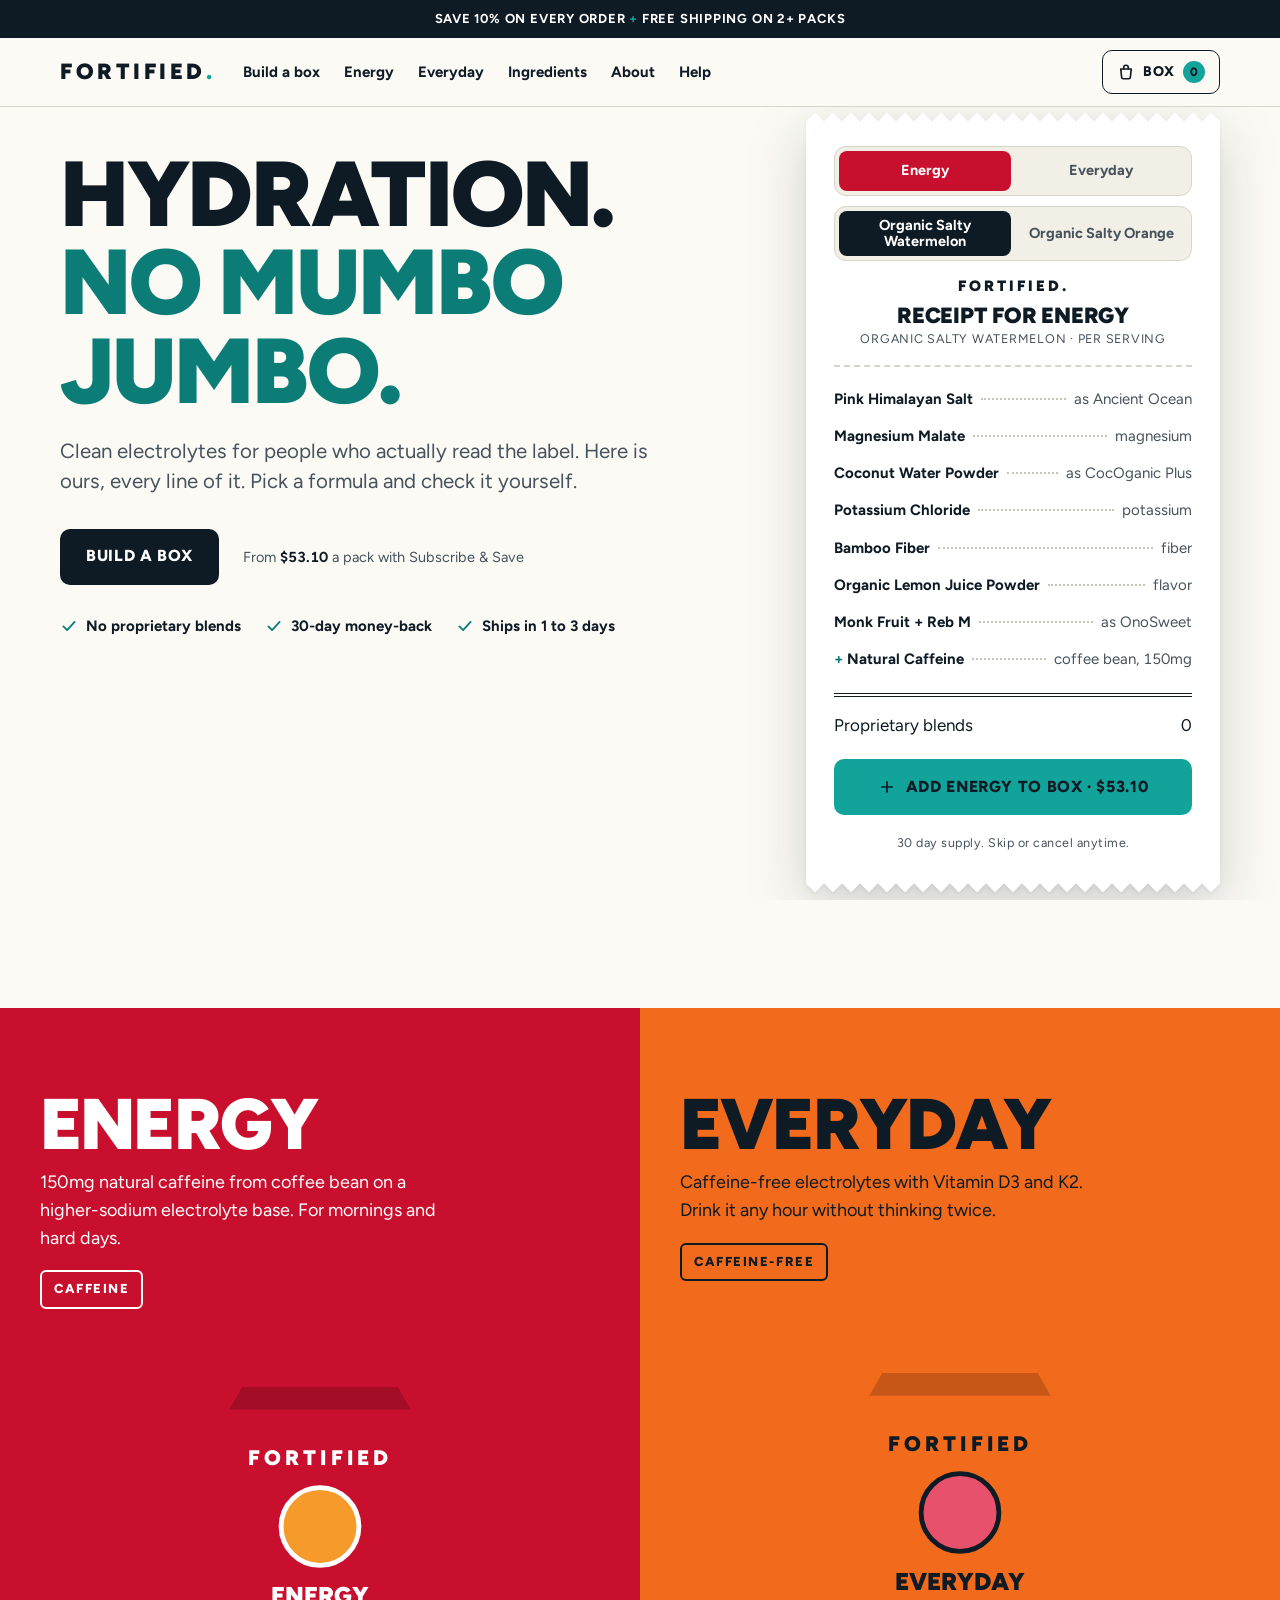
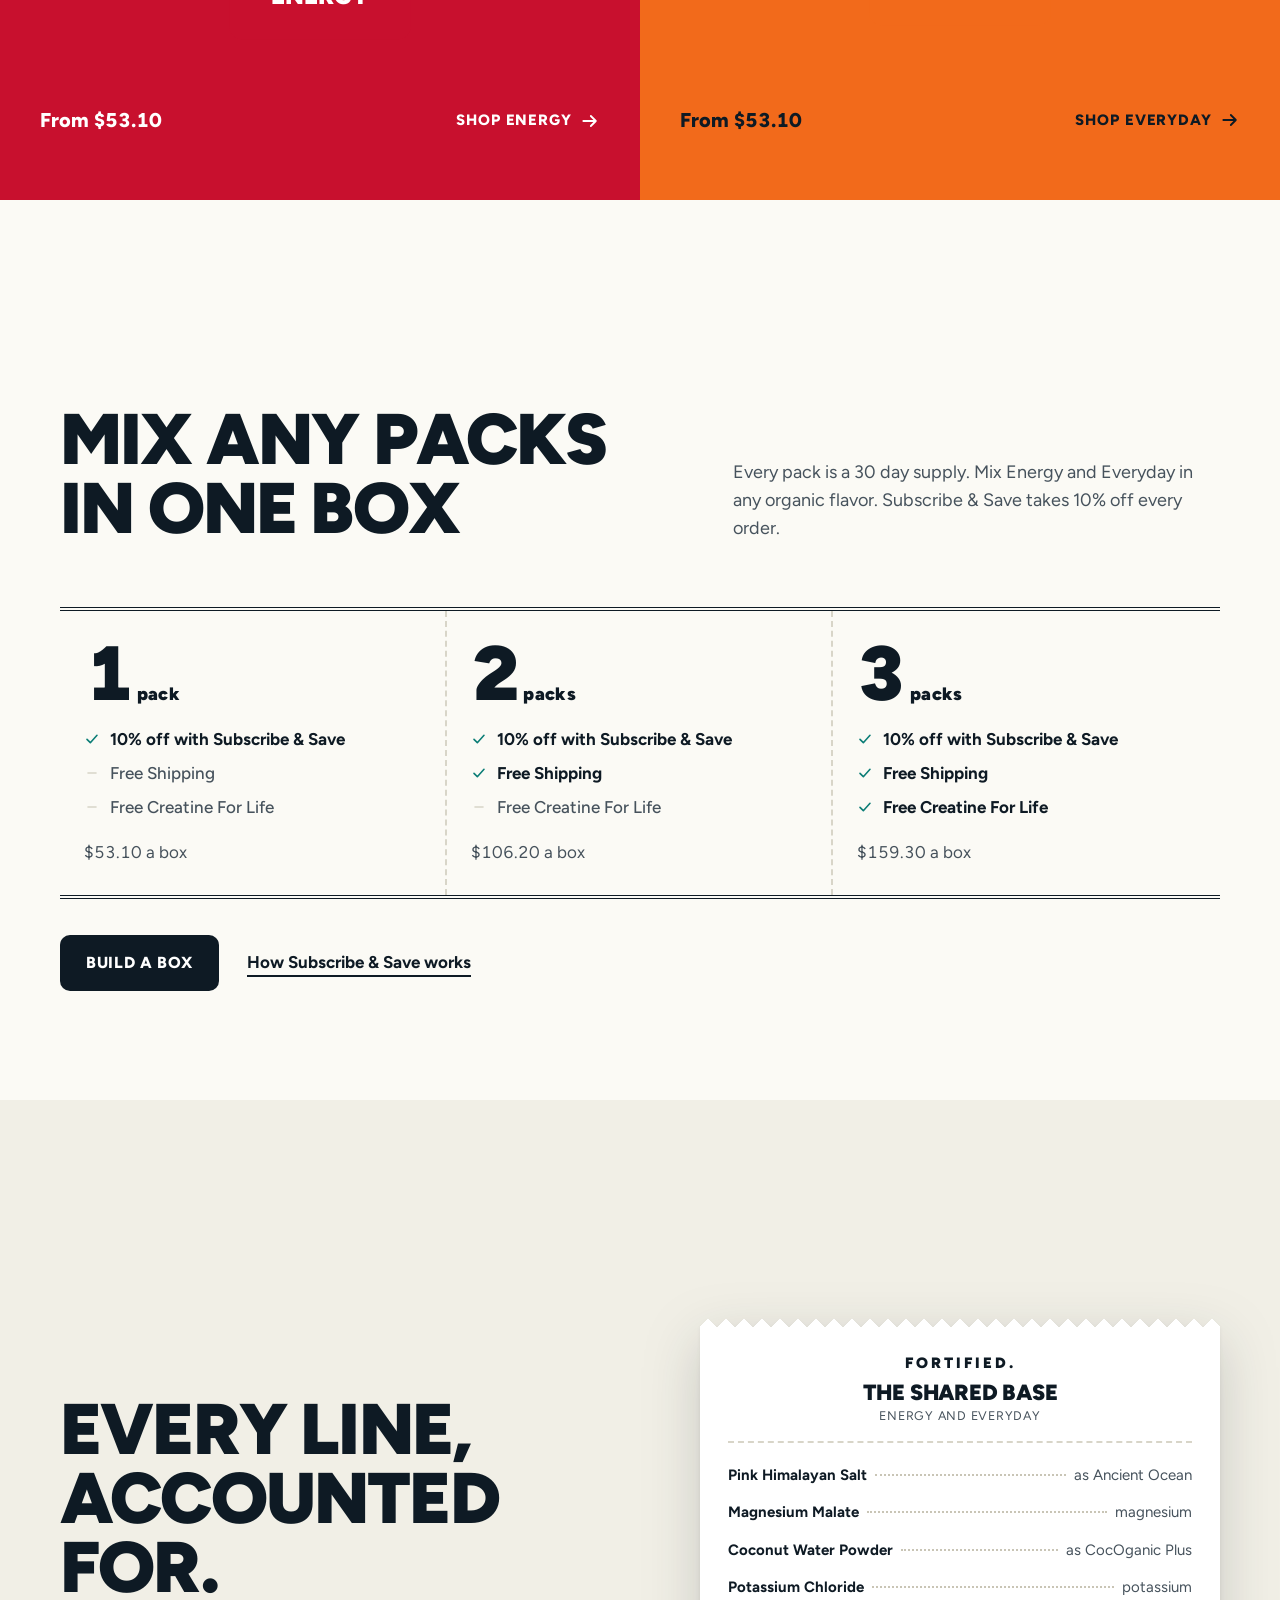
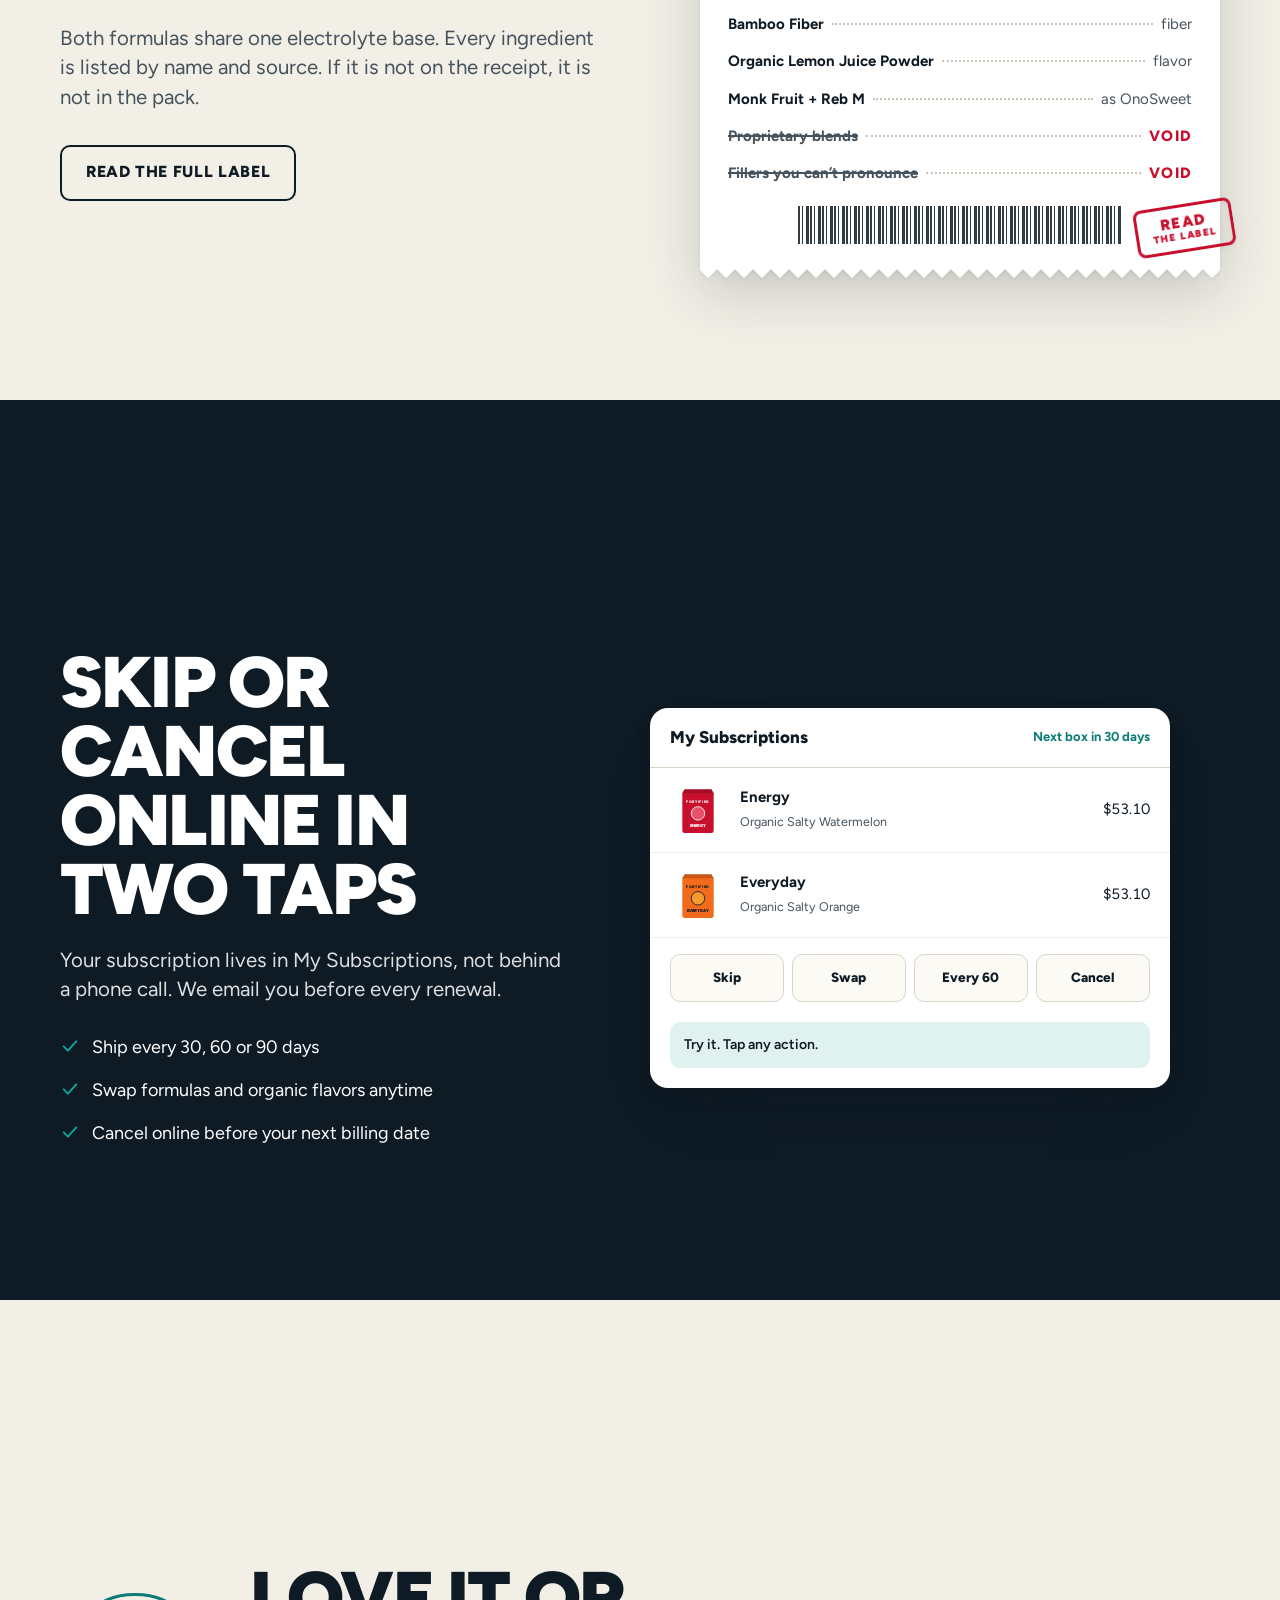
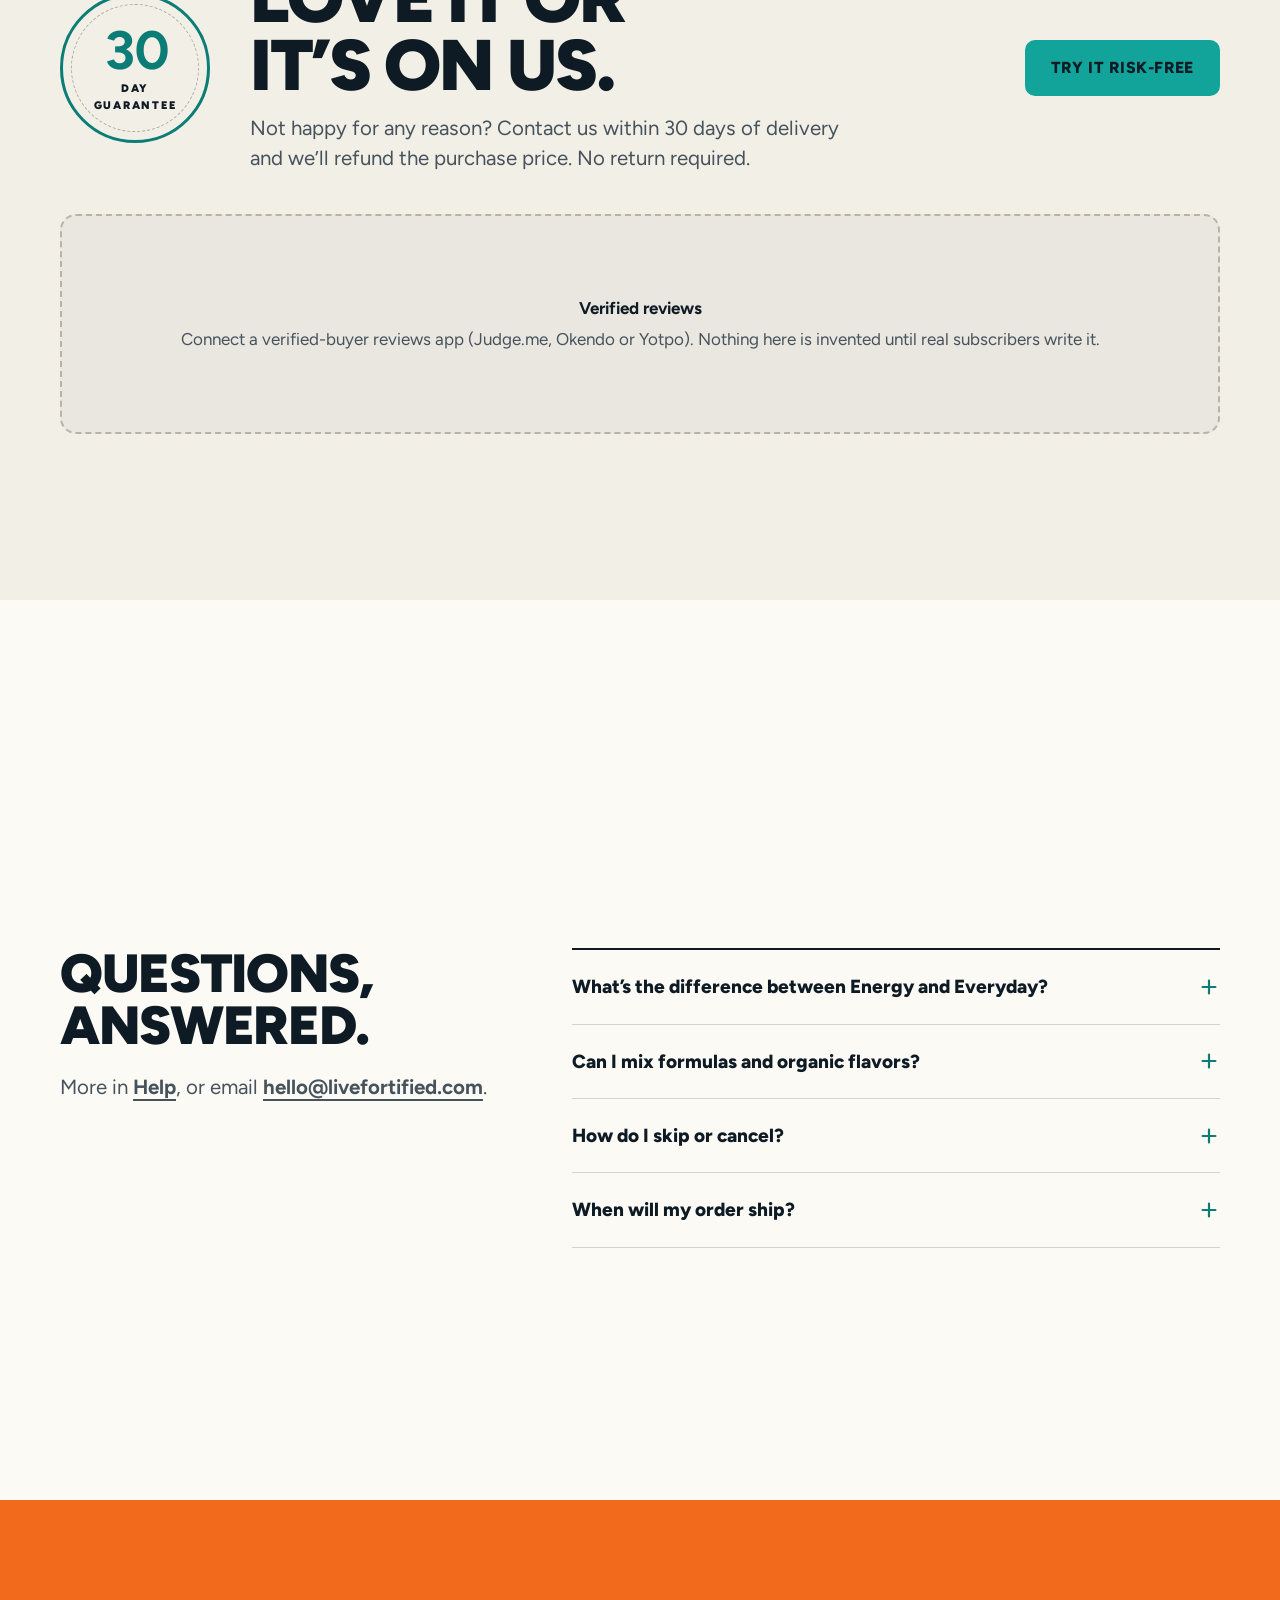
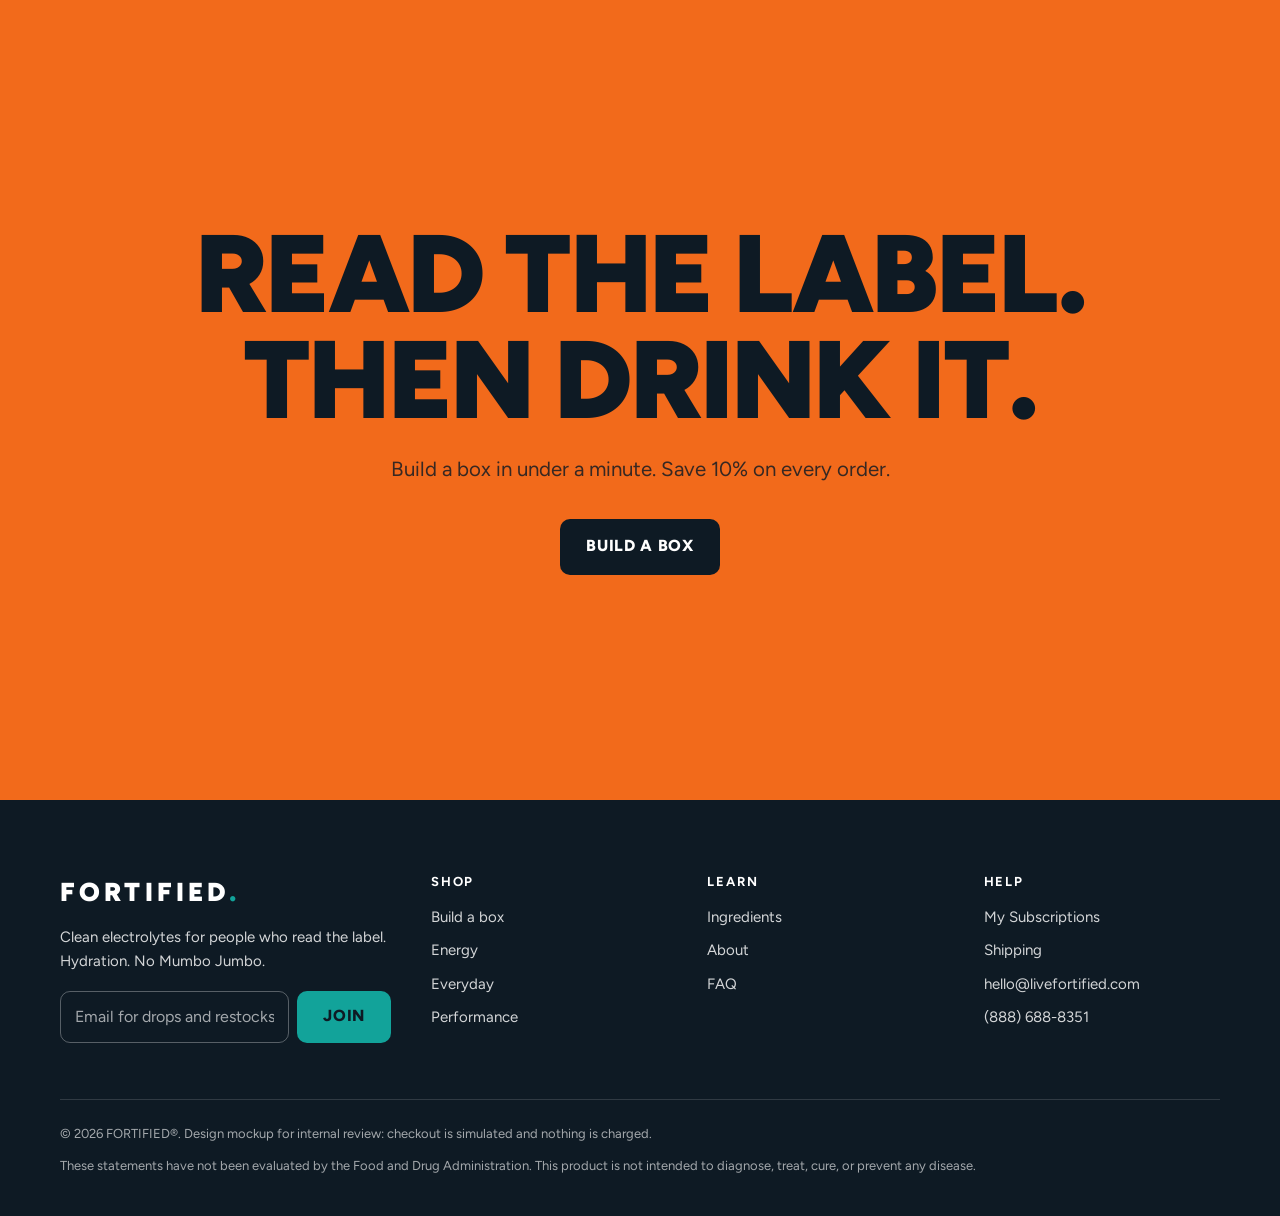
==== mockups/site/index.html @ f6840ee7 "Add full-site mockup designed with impeccable and taste-skill Seven pages (home, build a box, produc" ====
<!doctype html>
<html lang="en" data-page="home" data-type="product">
<head>
<meta charset="utf-8">
<meta name="viewport" content="width=device-width, initial-scale=1, viewport-fit=cover">
<meta name="page-type" content="product">
<meta name="site-kind" content="other">
<meta name="theme-color" content="#fbfaf5">
<title>Fortified | Clean Electrolytes. No Mumbo Jumbo.</title>
<meta name="description" content="Clean electrolytes for people who read the label. Energy and Everyday in Organic Salty Watermelon and Organic Salty Orange. Save 10% on Subscribe & Save.">
<link rel="preconnect" href="https://fonts.googleapis.com">
<link rel="preconnect" href="https://fonts.gstatic.com" crossorigin>
<link href="https://fonts.googleapis.com/css2?family=Figtree:wght@400;500;600;700;800;900&display=swap" rel="stylesheet">
<link rel="stylesheet" href="site.css">
</head>
<body>
<div data-head></div>

<main>
  <!-- Hero: the label prints in front of you, and the action lives on it -->
  <section class="hero" aria-labelledby="hero-h" style="--hm:2">
    <div class="wrap hero__grid">
      <div class="hero__copy">
        <h1 id="hero-h" class="display d1" data-enter>Hydration.<span>No Mumbo Jumbo.</span></h1>
        <p class="lede" data-enter style="--d:120ms">Clean electrolytes for people who actually read the label. Here is ours, every line of it. Pick a formula and check it yourself.</p>
        <div class="hero__actions" data-enter style="--d:200ms">
          <a class="btn" href="shop.html">Build a box</a>
          <span class="hero__note">From <b class="num">$53.10</b> a pack with Subscribe &amp; Save</span>
        </div>
        <ul class="hero__checks" data-enter style="--d:260ms"><li><svg viewBox="0 0 24 24" fill="none" stroke="currentColor" stroke-width="2.4" stroke-linecap="round" stroke-linejoin="round" aria-hidden="true"><path d="M4.5 12.5l5 5 10-11"/></svg>No proprietary blends</li><li><svg viewBox="0 0 24 24" fill="none" stroke="currentColor" stroke-width="2.4" stroke-linecap="round" stroke-linejoin="round" aria-hidden="true"><path d="M4.5 12.5l5 5 10-11"/></svg>30-day money-back</li><li><svg viewBox="0 0 24 24" fill="none" stroke="currentColor" stroke-width="2.4" stroke-linecap="round" stroke-linejoin="round" aria-hidden="true"><path d="M4.5 12.5l5 5 10-11"/></svg>Ships in 1 to 3 days</li></ul>
      </div>

      <div class="hero__receipt" data-hero-receipt data-enter style="--d:160ms">
        <div class="sheet-wrap">
          <div class="sheet print">
            <div class="hero__controls">
              <div class="seg seg--formula seg--full" role="group" aria-label="Formula" data-hf>
                <button type="button" data-v="energy" aria-pressed="true">Energy</button>
                <button type="button" data-v="everyday" aria-pressed="false">Everyday</button>
              </div>
              <div class="seg seg--full" role="group" aria-label="Organic flavor" data-hv>
                <button type="button" data-v="watermelon" aria-pressed="true">Organic Salty Watermelon</button>
                <button type="button" data-v="orange" aria-pressed="false">Organic Salty Orange</button>
              </div>
            </div>
            <div class="sheet__head">
              <div class="sheet__brand">FORTIFIED.</div>
              <div class="sheet__title">Receipt for <span data-hero-title>Energy</span></div>
              <div class="sheet__meta" data-hero-meta>Organic Salty Watermelon</div>
            </div>
            <ul class="items" data-hero-items aria-label="Everything in the pack"></ul>
            <div class="totals"><div class="total-row"><span>Proprietary blends</span><span class="num">0</span></div></div>
            <button class="btn btn--money btn--block" type="button" data-hero-add style="margin-top:18px">Add to box</button>
            <div class="sheet__foot">30 day supply. Skip or cancel anytime.</div>
          </div>
        </div>
      </div>
    </div>
  </section>

  <!-- The fork: two formulas as full color fields -->
  <section class="fork" aria-labelledby="fork-h" style="--hm:2">
    <h2 id="fork-h" class="sr">Choose your formula</h2>
    <div class="split">
      <a class="field--energy" href="product.html?f=energy"><div><h3 class="display d2">Energy</h3><p>150mg natural caffeine from coffee bean on a higher-sodium electrolyte base. For mornings and hard days.</p><span class="tag">Caffeine</span></div>
        <figure class="split__pack pack pack--bare" data-pack="energy|orange"></figure>
        <div class="split__foot"><span class="num">From $53.10</span><span class="split__go">Shop Energy <svg viewBox="0 0 24 24" fill="none" stroke="currentColor" stroke-width="2.2" stroke-linecap="round" stroke-linejoin="round" aria-hidden="true"><path d="M4 12h15M13 6l6 6-6 6"/></svg></span></div>
      </a>
      <a class="field--everyday" href="product.html?f=everyday"><div><h3 class="display d2">Everyday</h3><p>Caffeine-free electrolytes with Vitamin D3 and K2. Drink it any hour without thinking twice.</p><span class="tag">Caffeine-Free</span></div>
        <figure class="split__pack pack pack--bare" data-pack="everyday|watermelon"></figure>
        <div class="split__foot"><span class="num">From $53.10</span><span class="split__go">Shop Everyday <svg viewBox="0 0 24 24" fill="none" stroke="currentColor" stroke-width="2.2" stroke-linecap="round" stroke-linejoin="round" aria-hidden="true"><path d="M4 12h15M13 6l6 6-6 6"/></svg></span></div>
      </a>
    </div>
  </section>

  <!-- Rewards ladder -->
  <section class="sec" aria-labelledby="ladder-h" style="--hm:2">
    <div class="wrap">
      <div class="sec-head">
        <h2 id="ladder-h" class="display d2">Mix any packs in one box</h2>
        <p>Every pack is a 30 day supply. Mix Energy and Everyday in any organic flavor. Subscribe &amp; Save takes 10% off every order.</p>
      </div>
      <div class="ladder">
        <div><div class="ladder__qty num">1<small>pack</small></div>
          <ul><li><svg viewBox="0 0 24 24" fill="none" stroke="currentColor" stroke-width="2.4" stroke-linecap="round" stroke-linejoin="round" aria-hidden="true"><path d="M4.5 12.5l5 5 10-11"/></svg>10% off with Subscribe &amp; Save</li><li class="off"><svg viewBox="0 0 24 24" fill="none" stroke="currentColor" stroke-width="2.4" stroke-linecap="round" aria-hidden="true"><path d="M6 12h12"/></svg>Free Shipping</li><li class="off"><svg viewBox="0 0 24 24" fill="none" stroke="currentColor" stroke-width="2.4" stroke-linecap="round" aria-hidden="true"><path d="M6 12h12"/></svg>Free Creatine For Life</li></ul>
          <div class="ladder__price num">$53.10 a box</div></div>
        <div><div class="ladder__qty num">2<small>packs</small></div>
          <ul><li><svg viewBox="0 0 24 24" fill="none" stroke="currentColor" stroke-width="2.4" stroke-linecap="round" stroke-linejoin="round" aria-hidden="true"><path d="M4.5 12.5l5 5 10-11"/></svg>10% off with Subscribe &amp; Save</li><li><svg viewBox="0 0 24 24" fill="none" stroke="currentColor" stroke-width="2.4" stroke-linecap="round" stroke-linejoin="round" aria-hidden="true"><path d="M4.5 12.5l5 5 10-11"/></svg>Free Shipping</li><li class="off"><svg viewBox="0 0 24 24" fill="none" stroke="currentColor" stroke-width="2.4" stroke-linecap="round" aria-hidden="true"><path d="M6 12h12"/></svg>Free Creatine For Life</li></ul>
          <div class="ladder__price num">$106.20 a box</div></div>
        <div><div class="ladder__qty num">3<small>packs</small></div>
          <ul><li><svg viewBox="0 0 24 24" fill="none" stroke="currentColor" stroke-width="2.4" stroke-linecap="round" stroke-linejoin="round" aria-hidden="true"><path d="M4.5 12.5l5 5 10-11"/></svg>10% off with Subscribe &amp; Save</li><li><svg viewBox="0 0 24 24" fill="none" stroke="currentColor" stroke-width="2.4" stroke-linecap="round" stroke-linejoin="round" aria-hidden="true"><path d="M4.5 12.5l5 5 10-11"/></svg>Free Shipping</li><li><svg viewBox="0 0 24 24" fill="none" stroke="currentColor" stroke-width="2.4" stroke-linecap="round" stroke-linejoin="round" aria-hidden="true"><path d="M4.5 12.5l5 5 10-11"/></svg>Free Creatine For Life</li></ul>
          <div class="ladder__price num">$159.30 a box</div></div>
      </div>
      <div style="margin-top:36px;display:flex;flex-wrap:wrap;gap:14px 28px;align-items:center"><a class="btn" href="shop.html">Build a box</a><a class="link" href="help.html#subscriptions">How Subscribe &amp; Save works</a></div>
    </div>
  </section>

  <!-- The label as proof -->
  <section class="sec sec--paper2" aria-labelledby="label-h" style="--hm:2">
    <div class="wrap label-grid">
      <div>
        <h2 id="label-h" class="display d2">Every line, accounted for.</h2>
        <p class="lede">Both formulas share one electrolyte base. Every ingredient is listed by name and source. If it is not on the receipt, it is not in the pack.</p>
        <div style="margin-top:32px;display:flex;flex-wrap:wrap;gap:14px 28px;align-items:center"><a class="btn btn--ghost" href="ingredients.html">Read the full label</a></div>
      </div>
      <div class="sheet-wrap" data-print-on-view>
        <div class="sheet">
          <div class="sheet__head"><div class="sheet__brand">FORTIFIED.</div><div class="sheet__title">The shared base</div><div class="sheet__meta">Energy and Everyday</div></div>
          <ul class="items">
            <li class="item"><span class="item__name">Pink Himalayan Salt</span><span class="item__lead"></span><span class="item__val">as Ancient Ocean</span></li>
            <li class="item"><span class="item__name">Magnesium Malate</span><span class="item__lead"></span><span class="item__val">magnesium</span></li>
            <li class="item"><span class="item__name">Coconut Water Powder</span><span class="item__lead"></span><span class="item__val">as CocOganic Plus</span></li>
            <li class="item"><span class="item__name">Potassium Chloride</span><span class="item__lead"></span><span class="item__val">potassium</span></li>
            <li class="item"><span class="item__name">Bamboo Fiber</span><span class="item__lead"></span><span class="item__val">fiber</span></li>
            <li class="item"><span class="item__name">Organic Lemon Juice Powder</span><span class="item__lead"></span><span class="item__val">flavor</span></li>
            <li class="item"><span class="item__name">Monk Fruit + Reb M</span><span class="item__lead"></span><span class="item__val">as OnoSweet</span></li>
            <li class="item item--void"><span class="item__name">Proprietary blends</span><span class="item__lead"></span><span class="item__val">VOID</span></li>
            <li class="item item--void"><span class="item__name">Fillers you can&rsquo;t pronounce</span><span class="item__lead"></span><span class="item__val">VOID</span></li>
          </ul>
          <div class="barcode" aria-hidden="true"></div>
        </div>
        <span class="stamp" aria-hidden="true">Read<small>the label</small></span>
      </div>
    </div>
  </section>

  <!-- Subscription control, shown working -->
  <section class="sec on-dark" aria-labelledby="ctrl-h" style="--hm:2">
    <div class="wrap control-grid">
      <div>
        <h2 id="ctrl-h" class="display d2">Skip or cancel online in two taps</h2>
        <p class="lede">Your subscription lives in My Subscriptions, not behind a phone call. We email you before every renewal.</p>
        <ul class="checklist">
          <li><svg viewBox="0 0 24 24" fill="none" stroke="currentColor" stroke-width="2.4" stroke-linecap="round" stroke-linejoin="round" aria-hidden="true"><path d="M4.5 12.5l5 5 10-11"/></svg>Ship every 30, 60 or 90 days</li>
          <li><svg viewBox="0 0 24 24" fill="none" stroke="currentColor" stroke-width="2.4" stroke-linecap="round" stroke-linejoin="round" aria-hidden="true"><path d="M4.5 12.5l5 5 10-11"/></svg>Swap formulas and organic flavors anytime</li>
          <li><svg viewBox="0 0 24 24" fill="none" stroke="currentColor" stroke-width="2.4" stroke-linecap="round" stroke-linejoin="round" aria-hidden="true"><path d="M4.5 12.5l5 5 10-11"/></svg>Cancel online before your next billing date</li>
        </ul>
      </div>
      <div class="ui" data-sub-ui aria-label="Example of the My Subscriptions screen">
        <div class="ui__top">My Subscriptions <span>Next box in 30 days</span></div>
        <div class="ui__row"><div class="pack" data-pack="energy|watermelon"></div><div><b>Energy</b><small>Organic Salty Watermelon</small></div><span class="num">$53.10</span></div>
        <div class="ui__row"><div class="pack" data-pack="everyday|orange"></div><div><b>Everyday</b><small>Organic Salty Orange</small></div><span class="num">$53.10</span></div>
        <div class="ui__acts">
          <button type="button" data-act="skip">Skip</button>
          <button type="button" data-act="swap">Swap</button>
          <button type="button" data-act="delay">Every 60</button>
          <button type="button" data-act="cancel">Cancel</button>
        </div>
        <div class="ui__toast" data-ui-toast aria-live="polite">Try it. Tap any action.</div>
      </div>
    </div>
  </section>


  <!-- Guarantee and proof -->
  <section class="sec sec--paper2" aria-labelledby="g-h" style="--hm:1">
    <div class="wrap proof">
      <div class="guarantee">
        <div class="seal"><div><b class="num">30</b><small>Day<br>guarantee</small></div></div>
        <div><h2 id="g-h" class="display d2">Love it or it&rsquo;s on us.</h2><p class="lede" style="margin-top:14px">Not happy for any reason? Contact us within 30 days of delivery and we&rsquo;ll refund the purchase price. No return required.</p></div>
        <a class="btn btn--money" href="shop.html">Try it risk-free</a>
      </div>
      <div class="slot"><div><b>Verified reviews</b>Connect a verified-buyer reviews app (Judge.me, Okendo or Yotpo). Nothing here is invented until real subscribers write it.</div></div>
    </div>
  </section>

  <!-- Short FAQ -->
  <section class="sec" aria-labelledby="faq-h" style="--hm:1">
    <div class="wrap faq-layout">
      <div><h2 id="faq-h" class="display d2">Questions, answered.</h2><p class="lede">More in <a class="link" href="help.html">Help</a>, or email <a class="link" href="mailto:hello@livefortified.com">hello@livefortified.com</a>.</p></div>
      <div class="faq">
        <details><summary>What&rsquo;s the difference between Energy and Everyday?<svg viewBox="0 0 24 24" fill="none" stroke="currentColor" stroke-width="2.4" stroke-linecap="round" aria-hidden="true"><path d="M12 5v14M5 12h14"/></svg></summary><p>Both share the same electrolyte base. Energy is a higher-sodium formula with 150mg natural caffeine from coffee bean. Everyday is caffeine-free and adds Vitamin D3 and Vitamin K2.</p></details>
        <details><summary>Can I mix formulas and organic flavors?<svg viewBox="0 0 24 24" fill="none" stroke="currentColor" stroke-width="2.4" stroke-linecap="round" aria-hidden="true"><path d="M12 5v14M5 12h14"/></svg></summary><p>Yes. Mix any combination of Energy and Everyday in Organic Salty Orange and Organic Salty Watermelon. Rewards count every pack in your box.</p></details>
        <details><summary>How do I skip or cancel?<svg viewBox="0 0 24 24" fill="none" stroke="currentColor" stroke-width="2.4" stroke-linecap="round" aria-hidden="true"><path d="M12 5v14M5 12h14"/></svg></summary><p>Log in at livefortified.com and open My Subscriptions. Skip, swap, change quantity or cancel before your next billing date. No calls or emails required.</p></details>
        <details><summary>When will my order ship?<svg viewBox="0 0 24 24" fill="none" stroke="currentColor" stroke-width="2.4" stroke-linecap="round" aria-hidden="true"><path d="M12 5v14M5 12h14"/></svg></summary><p>Orders ship within 1 to 3 business days. Ground delivery usually takes 3 to 7 business days, to all 50 US states and DC.</p></details>
      </div>
    </div>
  </section>

  <!-- Closing -->
  <section class="sec field--everyday closing" aria-labelledby="close-h">
    <div class="wrap">
      <h2 id="close-h" class="display d1">Read the label. Then drink it.</h2>
      <p class="lede">Build a box in under a minute. Save 10% on every order.</p>
      <a class="btn" href="shop.html">Build a box</a>
    </div>
  </section>
</main>

<div data-foot></div>
<script src="site.js"></script>
</body>
</html>
---- mockups/site/site.css ----
/* Fortified site mockup. World: The Itemized Receipt (see DESIGN.md). */
:root {
  --paper: #fbfaf5;
  --paper-2: #f1efe6;
  --ink: #0e1a24;
  --ink-2: #46525c;
  --rule: #d8d5c8;
  --teal: #12a39a;
  --teal-ink: #0b7d76;
  --teal-wash: #dff2ef;
  --energy: #c8102e;
  --everyday: #f26a1b;
  --performance: #121212;
  --font: "Figtree", system-ui, -apple-system, "Segoe UI", sans-serif;
  --wrap: 1240px;
  --head: 108px;
  --gutter: clamp(16px, 4vw, 40px);
  --ease-out: cubic-bezier(.16, 1, .3, 1);
  --shadow-sheet: 0 1px 1px rgba(14,26,36,.04), 0 10px 24px -8px rgba(14,26,36,.18), 0 30px 60px -30px rgba(14,26,36,.25);
  color-scheme: light;
}
*, *::before, *::after { box-sizing: border-box; }
html { -webkit-text-size-adjust: 100%; scroll-padding-top: var(--head); }
body { margin: 0; background: var(--paper); color: var(--ink); font: 400 17px/1.55 var(--font); -webkit-font-smoothing: antialiased; text-rendering: optimizeLegibility; }
img { max-width: 100%; display: block; }
a { color: inherit; text-decoration-thickness: 1.5px; text-underline-offset: 4px; }
button, input, select { font: inherit; color: inherit; }
button { cursor: pointer; -webkit-tap-highlight-color: transparent; }
::selection { background: var(--teal); color: var(--ink); }
:focus-visible { outline: 3px solid var(--teal); outline-offset: 3px; border-radius: 4px; }
html { scrollbar-color: var(--ink-2) var(--paper-2); }
.num { font-variant-numeric: tabular-nums; }
[hidden] { display: none !important; }
.sr { position: absolute; width: 1px; height: 1px; overflow: hidden; clip: rect(0 0 0 0); white-space: nowrap; }
.wrap { max-width: var(--wrap); margin: 0 auto; padding: 0 var(--gutter); }

/* Display type */
.display { font-weight: 900; text-transform: uppercase; letter-spacing: -.025em; line-height: .96; margin: 0; text-wrap: balance; }
.d1 { font-size: clamp(44px, 8.6vw, 128px); }
.d2 { font-size: clamp(38px, 5.6vw, 80px); }
.d3 { font-size: clamp(28px, 3.4vw, 44px); }
.lede { font-size: clamp(18px, 1.6vw, 21px); line-height: 1.45; max-width: 46ch; margin: 22px 0 0; color: var(--ink-2); text-wrap: pretty; }
.on-dark .lede, .field--energy .lede, .field--performance .lede { color: rgba(255,255,255,.86); }
.field--everyday .lede { color: rgba(14,26,36,.82); }

/* Buttons */
.btn { --bg: var(--ink); --fg: #fff; display: inline-flex; align-items: center; justify-content: center; gap: 10px; min-height: 56px; padding: 0 26px; border: 0; border-radius: 10px; background: var(--bg); color: var(--fg); font-weight: 800; font-size: 16px; letter-spacing: .04em; text-transform: uppercase; text-decoration: none; transition: transform .16s var(--ease-out), background-color .2s, box-shadow .2s; touch-action: manipulation; user-select: none; }
.btn:hover { box-shadow: 0 8px 18px -10px rgba(14,26,36,.55); }
.btn:active { transform: scale(.97); }
.btn--money { --bg: var(--teal); --fg: var(--ink); }
.btn--money:hover { --bg: #15b3a9; }
.btn--paper { --bg: var(--paper); --fg: var(--ink); }
.btn--ghost { --bg: transparent; --fg: currentColor; box-shadow: inset 0 0 0 2px currentColor; }
.btn--ghost:hover { box-shadow: inset 0 0 0 2px currentColor, 0 8px 18px -10px rgba(14,26,36,.4); }
.btn--block { width: 100%; }
.btn[disabled] { opacity: .45; cursor: not-allowed; transform: none; box-shadow: none; }
.btn svg { width: 18px; height: 18px; flex: none; }
.link { font-weight: 700; text-decoration: none; background: linear-gradient(currentColor, currentColor) 0 100% / 100% 2px no-repeat; padding-bottom: 2px; transition: background-size .3s var(--ease-out); }
.link:hover { background-size: 0 2px; background-position: 100% 100%; }

/* Header */
.bar { background: var(--ink); color: #fff; font-size: 13px; font-weight: 700; letter-spacing: .06em; text-transform: uppercase; text-align: center; padding: 9px 16px; }
.bar b { color: var(--teal); }
.site-top { position: fixed; top: 0; left: 0; right: 0; z-index: 50; }
body { padding-top: var(--head); }
.site-head { background: rgba(251,250,245,.94); backdrop-filter: saturate(1.4) blur(10px); -webkit-backdrop-filter: saturate(1.4) blur(10px); border-bottom: 1px solid var(--rule); }
.site-head .wrap { display: flex; align-items: center; gap: 28px; height: 68px; }
.logo { font-weight: 900; letter-spacing: .16em; font-size: 22px; text-decoration: none; display: inline-flex; align-items: baseline; }
.logo i { font-style: normal; color: var(--teal); }
.logo sup { font-size: 10px; letter-spacing: 0; margin-left: 2px; }
.nav { display: flex; gap: 24px; margin-right: auto; }
.nav a { font-weight: 700; font-size: 15px; text-decoration: none; padding: 8px 0; position: relative; }
.nav a::after { content: ""; position: absolute; left: 0; right: 0; bottom: 2px; height: 2px; background: currentColor; transform: scaleX(0); transform-origin: right; transition: transform .3s var(--ease-out); }
.nav a:hover::after, .nav a[aria-current="page"]::after { transform: scaleX(1); transform-origin: left; }
.head-actions { display: flex; align-items: center; gap: 10px; }
.cart-btn { position: relative; display: inline-flex; align-items: center; gap: 8px; height: 44px; padding: 0 14px; border-radius: 10px; border: 1.5px solid var(--ink); background: transparent; font-weight: 800; font-size: 14px; letter-spacing: .04em; text-transform: uppercase; transition: transform .16s var(--ease-out); }
.cart-btn:active { transform: scale(.97); }
.cart-btn svg { width: 18px; height: 18px; }
.cart-count { min-width: 22px; height: 22px; padding: 0 6px; border-radius: 11px; background: var(--teal); color: var(--ink); display: inline-grid; place-items: center; font-size: 12px; }
.cart-count.bump { animation: bump .4s var(--ease-out); }
@keyframes bump { 40% { transform: scale(1.3); } }
.menu-btn { display: none; width: 44px; height: 44px; border: 0; background: none; padding: 10px; }
.menu-btn span { display: block; height: 2px; background: var(--ink); margin: 5px 0; transition: transform .25s var(--ease-out), opacity .2s; }
.menu-open .menu-btn span:nth-child(1) { transform: translateY(7px) rotate(45deg); }
.menu-open .menu-btn span:nth-child(2) { opacity: 0; }
.menu-open .menu-btn span:nth-child(3) { transform: translateY(-7px) rotate(-45deg); }

/* Receipt sheet */
.sheet { --tooth: 9px; position: relative; background: #fff; color: var(--ink); padding: 34px 28px;
  --zz: conic-gradient(from -45deg at bottom, #0000, #000 1deg 89deg, #0000 90deg) bottom / calc(var(--tooth) * 2) 51% repeat-x, conic-gradient(from 135deg at top, #0000, #000 1deg 89deg, #0000 90deg) top / calc(var(--tooth) * 2) 51% repeat-x;
  -webkit-mask: var(--zz); mask: var(--zz); }
.sheet-wrap { filter: drop-shadow(0 18px 28px rgba(14,26,36,.18)) drop-shadow(0 2px 2px rgba(14,26,36,.06)); }
.sheet__head { text-align: center; border-bottom: 2px dashed var(--rule); padding-bottom: 16px; margin-bottom: 14px; }
.sheet__brand { font-weight: 900; letter-spacing: .2em; font-size: 15px; }
.sheet__title { font-weight: 900; text-transform: uppercase; font-size: 22px; letter-spacing: -.01em; margin: 6px 0 2px; line-height: 1.05; }
.sheet__meta { font-size: 12.5px; color: var(--ink-2); letter-spacing: .06em; text-transform: uppercase; }
.items { list-style: none; margin: 0; padding: 0; }
.item { display: flex; align-items: baseline; gap: 8px; padding: 7px 0; font-size: 15px; }
.item__name { font-weight: 700; }
.item__lead { flex: 1; min-width: 12px; border-bottom: 2px dotted #c9c5b6; transform: translateY(-4px); }
.item__val { color: var(--ink-2); text-align: right; font-variant-numeric: tabular-nums; }
.item--void .item__name { text-decoration: line-through; text-decoration-thickness: 2px; color: var(--ink-2); }
.item--void .item__val { color: var(--energy); font-weight: 800; letter-spacing: .08em; }
.item--add .item__name::before { content: "+ "; color: var(--teal-ink); }
.item small { display: block; font-size: 12.5px; color: var(--ink-2); font-weight: 500; }
.sheet__sub { font-size: 12px; font-weight: 800; letter-spacing: .12em; text-transform: uppercase; color: var(--ink-2); margin: 16px 0 4px; }
.totals { border-top: 4px double var(--ink); margin-top: 14px; padding-top: 12px; }
.total-row { display: flex; justify-content: space-between; gap: 12px; padding: 3px 0; font-variant-numeric: tabular-nums; }
.total-row--big { font-weight: 900; font-size: 24px; text-transform: uppercase; letter-spacing: -.01em; padding-top: 8px; }
.total-row--save { color: var(--teal-ink); font-weight: 700; }
.total-row s { color: var(--ink-2); font-weight: 600; font-size: 16px; margin-right: 8px; }
.sheet__foot { margin-top: 18px; text-align: center; font-size: 12.5px; color: var(--ink-2); letter-spacing: .04em; }
.barcode { height: 38px; margin: 14px auto 0; width: 70%; background: repeating-linear-gradient(90deg, var(--ink) 0 2px, transparent 2px 4px, var(--ink) 4px 5px, transparent 5px 8px, var(--ink) 8px 11px, transparent 11px 12px); opacity: .85; }
.stamp { position: absolute; display: inline-grid; place-items: center; text-align: center; border: 3px solid var(--energy); color: var(--energy); border-radius: 8px; padding: 8px 14px; font-weight: 900; font-size: 15px; letter-spacing: .1em; text-transform: uppercase; line-height: 1.05; transform: rotate(-9deg); mix-blend-mode: multiply; pointer-events: none; }
.stamp small { font-size: 10px; letter-spacing: .14em; }

/* Printing motion */
.print .items > li, .print [data-print] { animation: feed .26s var(--ease-out) both; animation-delay: calc(var(--i, 0) * 40ms + 120ms); }
@keyframes feed { from { opacity: 0; transform: translateY(-8px); clip-path: inset(0 0 100% 0); } to { opacity: 1; transform: none; clip-path: inset(0 0 0 0); } }
.line-in { animation: feed .26s var(--ease-out) both; }

/* Segmented controls */
.seg { display: inline-flex; padding: 4px; gap: 4px; border-radius: 12px; background: var(--paper-2); border: 1px solid var(--rule); }
.seg button { min-height: 40px; padding: 0 14px; border: 0; border-radius: 8px; background: none; font-weight: 700; font-size: 14.5px; color: var(--ink-2); transition: background-color .18s, color .18s, transform .16s var(--ease-out); white-space: nowrap; }
.seg button:active { transform: scale(.97); }
.seg button[aria-pressed="true"] { background: var(--ink); color: #fff; }
.seg--formula button[data-v="energy"][aria-pressed="true"] { background: var(--energy); color: #fff; }
.seg--formula button[data-v="everyday"][aria-pressed="true"] { background: var(--everyday); color: var(--ink); }
.seg--full { display: flex; width: 100%; }
.seg--full button { flex: 1; min-width: 0; white-space: normal; line-height: 1.15; padding: 6px 10px; }

/* Sections */
.sec { padding: clamp(72px, 10vw, 136px) 0; position: relative; }
.sec--tight { padding: clamp(56px, 7vw, 96px) 0; }
.sec--paper2 { background: var(--paper-2); }
.on-dark { background: var(--ink); color: #fff; }
.field--energy { background: var(--energy); color: #fff; }
.field--everyday { background: var(--everyday); color: var(--ink); }
.field--performance { background: var(--performance); color: #fff; }
.sec-head { display: grid; grid-template-columns: minmax(0, 1fr) minmax(0, .8fr); gap: 24px 64px; align-items: end; margin-bottom: clamp(36px, 5vw, 64px); }
.sec-head p { margin: 0; color: var(--ink-2); font-size: 18px; max-width: 46ch; }
.on-dark .sec-head p { color: rgba(255,255,255,.8); }

/* Home hero */
.hero { padding: clamp(36px, 5vw, 72px) 0 0; overflow: clip; }
.hero__grid { display: grid; grid-template-columns: minmax(0, 1.25fr) minmax(340px, .75fr); gap: 32px 56px; align-items: start; }
.hero__copy { padding-top: clamp(8px, 3vw, 48px); }
.hero__copy .d1 span { color: var(--teal-ink); display: block; }
.hero__actions { display: flex; flex-wrap: wrap; align-items: center; gap: 14px 24px; margin-top: 32px; }
.hero__note { font-size: 14.5px; color: var(--ink-2); }
.hero__note b { color: var(--ink); }
.hero__packs { display: flex; gap: 14px; margin-top: 44px; align-items: flex-end; }
.hero__packs figure { margin: 0; width: clamp(110px, 13vw, 170px); }
.hero__packs figure:nth-child(2) { transform: translateY(-14px); }
.hero__receipt { position: relative; margin-bottom: -48px; z-index: 2; }
.hero__receipt .sheet { padding-bottom: 40px; }
.stamp--inline { position: relative; display: table; margin: 16px auto 0; }
.hero .d1 { font-size: clamp(44px, 7.2vw, 112px); }
.hero__controls { display: grid; gap: 10px; margin: 0 0 14px; }
.hero__controls .seg { width: 100%; }
.hero__band { background: var(--ink); color: #fff; margin-top: -20px; position: relative; z-index: 1; }
.hero__band ul { list-style: none; margin: 0 auto; padding: 26px var(--gutter); display: flex; flex-wrap: wrap; gap: 10px 40px; font-weight: 800; letter-spacing: .06em; text-transform: uppercase; font-size: 14px; }
.hero__band li { display: flex; align-items: center; gap: 10px; }
.hero__band svg { width: 18px; height: 18px; color: var(--teal); }

/* Pack image */
.pack { position: relative; aspect-ratio: 1 / 1; border-radius: 16px; background: #fff; overflow: hidden; }
.pack img, .pack svg { width: 100%; height: 100%; object-fit: contain; }
.pack--bare img { mix-blend-mode: multiply; }
.pack--bare { background: transparent; }

/* Formula split */
.split { display: grid; grid-template-columns: 1fr 1fr; min-height: min(92vh, 860px); }
.split > a { position: relative; display: flex; flex-direction: column; justify-content: space-between; padding: clamp(36px, 5vw, 72px) var(--gutter); text-decoration: none; overflow: hidden; isolation: isolate; }
.split .tag { align-self: flex-start; margin-top: 18px; font-weight: 800; letter-spacing: .12em; text-transform: uppercase; font-size: 13px; padding: 7px 12px; border-radius: 6px; border: 2px solid currentColor; }
.split h3 { margin: 18px 0 10px; }
.split p { margin: 0; max-width: 34ch; font-size: 18px; }
.split__pack { width: min(78%, 440px); align-self: center; margin: 24px 0; transition: transform .6s var(--ease-out); }
.split > a:hover .split__pack { transform: scale(1.03) rotate(-1deg); }
.split__foot { display: flex; justify-content: space-between; align-items: center; gap: 12px; font-weight: 800; }
.split__foot .num { font-size: 20px; }
.split__go { display: inline-flex; align-items: center; gap: 8px; text-transform: uppercase; letter-spacing: .06em; font-size: 15px; }
.split__go svg { width: 20px; height: 20px; transition: transform .3s var(--ease-out); }
.split > a:hover .split__go svg { transform: translateX(4px); }

/* Ladder (rewards) */
.ladder { display: grid; grid-template-columns: repeat(3, minmax(0, 1fr)); border-top: 4px double var(--ink); border-bottom: 4px double var(--ink); }
.ladder > div { padding: 28px 24px 30px; border-right: 2px dashed var(--rule); }
.ladder > div:last-child { border-right: 0; }
.ladder__qty { font-weight: 900; font-size: clamp(48px, 6vw, 84px); line-height: .9; letter-spacing: -.03em; }
.ladder__qty small { font-size: 18px; letter-spacing: .02em; margin-left: 6px; }
.ladder ul { list-style: none; padding: 0; margin: 18px 0 0; display: grid; gap: 8px; font-weight: 700; }
.ladder li { display: flex; gap: 10px; align-items: baseline; }
.ladder li svg { width: 16px; height: 16px; flex: none; color: var(--teal-ink); transform: translateY(2px); }
.ladder li.off { color: var(--ink-2); font-weight: 500; }
.ladder li.off svg { color: var(--rule); }
.ladder__price { margin-top: 18px; color: var(--ink-2); }

/* Label section */
.label-grid { display: grid; grid-template-columns: minmax(0, 1fr) minmax(0, 1fr); gap: clamp(32px, 6vw, 96px); align-items: center; }
.label-grid .sheet-wrap { max-width: 520px; width: 100%; justify-self: end; position: relative; }
.label-grid .stamp { right: -14px; bottom: 26px; }

/* Faux subscription UI */
.ui { background: #fff; border-radius: 18px; box-shadow: var(--shadow-sheet); overflow: hidden; color: var(--ink); max-width: 520px; width: 100%; }
.ui__top { display: flex; align-items: center; justify-content: space-between; padding: 16px 20px; border-bottom: 1px solid var(--rule); font-weight: 800; }
.ui__top span { font-size: 13px; color: var(--teal-ink); font-weight: 700; }
.ui__row { display: grid; grid-template-columns: 56px 1fr auto; gap: 14px; align-items: center; padding: 14px 20px; border-bottom: 1px solid var(--paper-2); font-size: 15px; }
.ui__row .pack { border-radius: 10px; }
.ui__row b { display: block; }
.ui__row small { color: var(--ink-2); }
.ui__acts { display: grid; grid-template-columns: repeat(4, 1fr); gap: 8px; padding: 16px 20px 20px; }
.ui__acts button { min-height: 48px; border-radius: 10px; border: 1.5px solid var(--rule); background: var(--paper); font-weight: 800; font-size: 13.5px; transition: transform .16s var(--ease-out), border-color .2s, background-color .2s; }
.ui__acts button:hover { border-color: var(--ink); }
.ui__acts button:active { transform: scale(.96); }
.ui__acts button.is-on { background: var(--ink); color: #fff; border-color: var(--ink); }
.ui__toast { margin: 0 20px 20px; padding: 12px 14px; border-radius: 10px; background: var(--teal-wash); color: var(--ink); font-size: 14px; font-weight: 600; min-height: 46px; }
.control-grid { display: grid; grid-template-columns: minmax(0, .9fr) minmax(0, 1fr); gap: clamp(32px, 6vw, 96px); align-items: center; }
.checklist { list-style: none; padding: 0; margin: 28px 0 0; display: grid; gap: 14px; font-size: 18px; }
.checklist li { display: flex; gap: 12px; align-items: baseline; }
.checklist svg { width: 20px; height: 20px; flex: none; color: var(--teal); transform: translateY(3px); }

/* Slots for client assets */
.slot { border: 2px dashed #b8b4a4; border-radius: 16px; display: grid; place-items: center; text-align: center; padding: 28px; color: var(--ink-2); background: rgba(14,26,36,.03); min-height: 220px; }
.slot b { display: block; color: var(--ink); font-size: 17px; margin-bottom: 4px; }
.on-dark .slot { border-color: rgba(255,255,255,.35); color: rgba(255,255,255,.75); }
.on-dark .slot b { color: #fff; }

/* Guarantee */
.guarantee { display: grid; grid-template-columns: auto minmax(0, 1fr) auto; gap: 40px; align-items: center; }
.seal { width: 150px; height: 150px; border-radius: 50%; border: 3px solid var(--teal-ink); display: grid; place-items: center; text-align: center; font-weight: 900; text-transform: uppercase; line-height: 1; position: relative; }
.seal::after { content: ""; position: absolute; inset: 8px; border-radius: 50%; border: 1.5px dashed currentColor; opacity: .3; }
.seal b { display: block; font-size: 54px; color: var(--teal-ink); letter-spacing: -.03em; }
.seal small { font-size: 11px; letter-spacing: .16em; }

/* FAQ */
.faq { border-top: 2px solid var(--ink); }
.faq details { border-bottom: 1px solid var(--rule); }
.faq summary { list-style: none; cursor: pointer; display: flex; justify-content: space-between; gap: 20px; align-items: center; padding: 22px 0; font-weight: 800; font-size: 19px; }
.faq summary::-webkit-details-marker { display: none; }
.faq summary svg { width: 22px; height: 22px; flex: none; transition: transform .3s var(--ease-out); color: var(--teal-ink); }
.faq details[open] summary svg { transform: rotate(45deg); }
.faq details p { margin: 0 0 22px; max-width: 68ch; color: var(--ink-2); }
.faq-layout { display: grid; grid-template-columns: minmax(0, .8fr) minmax(0, 1.2fr); gap: 32px 80px; }
.faq-layout .d2 { font-size: clamp(36px, 4.2vw, 60px); }

/* Closing */
.closing { text-align: center; }
.closing .d1 { max-width: 14ch; margin: 0 auto; }
.closing .lede { margin: 22px auto 34px; }

/* Footer */
.foot { background: var(--ink); color: rgba(255,255,255,.82); padding: 72px 0 40px; font-size: 15px; }
.foot__grid { display: grid; grid-template-columns: minmax(0, 1.4fr) repeat(3, minmax(0, 1fr)); gap: 40px; }
.foot h4 { margin: 0 0 14px; color: #fff; font-size: 13px; letter-spacing: .14em; text-transform: uppercase; }
.foot ul { list-style: none; padding: 0; margin: 0; display: grid; gap: 10px; }
.foot a { text-decoration: none; }
.foot a:hover { text-decoration: underline; }
.foot .logo { color: #fff; font-size: 26px; }
.news { display: flex; gap: 8px; margin-top: 18px; max-width: 420px; }
.news input { flex: 1; min-width: 0; height: 52px; border-radius: 10px; border: 1.5px solid rgba(255,255,255,.3); background: transparent; color: #fff; padding: 0 14px; font-size: 16px; }
.news input::placeholder { color: rgba(255,255,255,.62); }
.news input:focus { outline: none; border-color: var(--teal); }
.news .btn { min-height: 52px; }
.foot__legal { border-top: 1px solid rgba(255,255,255,.14); margin-top: 56px; padding-top: 24px; display: flex; flex-wrap: wrap; justify-content: space-between; gap: 12px; font-size: 13px; color: rgba(255,255,255,.62); }
.mock-note { background: #fff4c7; color: #4d3c00; font-size: 12.5px; font-weight: 700; text-align: center; padding: 6px 16px; }

/* Drawer (cart) and sheet (checkout) */
.scrim { position: fixed; inset: 0; z-index: 80; background: rgba(14,26,36,.5); opacity: 0; pointer-events: none; transition: opacity .3s var(--ease-out); }
.scrim.is-open { opacity: 1; pointer-events: auto; }
.drawer { position: fixed; z-index: 90; top: 0; right: 0; bottom: 0; width: min(460px, 100%); background: var(--paper); transform: translateX(100%); transition: transform .42s var(--ease-out); display: flex; flex-direction: column; visibility: hidden; }
.drawer.is-open { transform: none; visibility: visible; }
.drawer__top { display: flex; align-items: center; justify-content: space-between; padding: 16px 20px; border-bottom: 1px solid var(--rule); }
.drawer__top h2 { margin: 0; font-size: 18px; font-weight: 900; letter-spacing: .06em; text-transform: uppercase; }
.x { width: 44px; height: 44px; border-radius: 10px; border: 0; background: var(--paper-2); display: grid; place-items: center; transition: transform .16s var(--ease-out); }
.x:active { transform: scale(.94); }
.x svg { width: 20px; height: 20px; }
.drawer__body { flex: 1; overflow-y: auto; padding: 20px; overscroll-behavior: contain; }
.drawer__foot { padding: 16px 20px calc(16px + env(safe-area-inset-bottom)); border-top: 1px solid var(--rule); background: var(--paper); }
.progress { margin-bottom: 16px; }
.progress__msg { font-size: 14.5px; font-weight: 700; margin-bottom: 8px; }
.progress__msg b { color: var(--teal-ink); }
.progress__track { height: 8px; border-radius: 4px; background: var(--paper-2); overflow: hidden; }
.progress__fill { height: 100%; background: var(--teal); border-radius: 4px; transform-origin: left; transition: transform .45s var(--ease-out); }
.cart-line { display: grid; grid-template-columns: 64px minmax(0, 1fr) auto; gap: 14px; align-items: center; padding: 12px 0; border-bottom: 2px dotted #d6d2c3; }
.cart-line .pack { border-radius: 10px; }
.cart-line b { display: block; font-size: 15.5px; }
.cart-line small { color: var(--ink-2); font-size: 13px; }
.qty { display: inline-grid; grid-template-columns: 36px 32px 36px; align-items: center; height: 38px; border: 1.5px solid var(--rule); border-radius: 10px; margin-top: 6px; background: #fff; }
.qty button { height: 100%; border: 0; background: none; font-size: 18px; font-weight: 700; border-radius: 8px; }
.qty button:active { background: var(--paper-2); }
.qty output { text-align: center; font-weight: 800; font-variant-numeric: tabular-nums; }
.cart-line__price { text-align: right; font-weight: 800; font-variant-numeric: tabular-nums; }
.cart-line__price s { display: block; color: var(--ink-2); font-weight: 500; font-size: 13px; }
.empty { text-align: center; padding: 48px 12px; color: var(--ink-2); }
.empty b { display: block; color: var(--ink); font-size: 20px; margin-bottom: 6px; }
.freq-row { display: flex; align-items: center; justify-content: space-between; gap: 12px; margin: 14px 0 4px; font-weight: 700; font-size: 14.5px; }
.legal { font-size: 12.5px; color: var(--ink-2); line-height: 1.5; margin: 12px 0 0; }

.checkout { position: fixed; z-index: 95; inset: 0; background: var(--paper); overflow-y: auto; opacity: 0; transform: translateY(16px); pointer-events: none; transition: opacity .3s var(--ease-out), transform .42s var(--ease-out); visibility: hidden; }
.checkout.is-open { opacity: 1; transform: none; pointer-events: auto; visibility: visible; }
.checkout__head { position: sticky; top: 0; z-index: 2; background: var(--paper); border-bottom: 1px solid var(--rule); }
.checkout__head .wrap { display: flex; align-items: center; justify-content: space-between; height: 68px; }
.checkout__head .secure { display: flex; align-items: center; gap: 8px; font-weight: 700; font-size: 14px; color: var(--ink-2); }
.checkout__head .secure svg { width: 16px; height: 16px; color: var(--teal-ink); }
.checkout__grid { display: grid; grid-template-columns: minmax(0, 1fr) minmax(0, 420px); gap: 56px; padding: 40px var(--gutter) 80px; max-width: var(--wrap); margin: 0 auto; align-items: start; }
.express { display: grid; grid-template-columns: 1fr 1fr; gap: 10px; }
.express button { min-height: 52px; border-radius: 10px; border: 0; font-weight: 800; font-size: 16px; transition: transform .16s var(--ease-out); }
.express button:active { transform: scale(.97); }
.express .shop { background: #5a31f4; color: #fff; }
.express .apple { background: #000; color: #fff; }
.or { display: flex; align-items: center; gap: 14px; margin: 22px 0; font-size: 13px; font-weight: 700; letter-spacing: .1em; text-transform: uppercase; color: var(--ink-2); }
.or::before, .or::after { content: ""; flex: 1; height: 1px; background: var(--rule); }
.fs { border: 0; padding: 0; margin: 0 0 26px; }
.fs legend { font-weight: 900; text-transform: uppercase; letter-spacing: .06em; font-size: 16px; margin-bottom: 12px; padding: 0; }
.field { display: grid; gap: 6px; margin-bottom: 12px; min-width: 0; }
.field label { font-size: 14px; font-weight: 700; }
.field input, .field select { width: 100%; min-width: 0; height: 52px; border-radius: 10px; border: 1.5px solid #cfcbbd; background: #fff; padding: 0 14px; font-size: 16px; transition: border-color .2s, box-shadow .2s; }
.field input::placeholder { color: #6b747c; }
.field input:focus, .field select:focus { outline: none; border-color: var(--ink); box-shadow: 0 0 0 4px var(--teal-wash); }
.field.is-bad input { border-color: var(--energy); }
.field__err { color: var(--energy); font-size: 13.5px; font-weight: 700; min-height: 0; }
.row2 { display: grid; grid-template-columns: minmax(0, 1fr) minmax(0, 1fr); gap: 12px; }
.row3 { display: grid; grid-template-columns: minmax(0, 1.4fr) minmax(0, 1fr) minmax(0, 1fr); gap: 12px; }
.consent { display: flex; gap: 12px; align-items: flex-start; font-size: 14px; color: var(--ink-2); margin: 6px 0 18px; }
.consent input { width: 20px; height: 20px; margin-top: 1px; accent-color: var(--ink); flex: none; }
.done { text-align: center; max-width: 560px; margin: 0 auto; padding: 64px var(--gutter) 96px; }
.done .sheet-wrap { margin-top: 32px; text-align: left; position: relative; }
.done .stamp { right: 16px; top: 64px; border-color: var(--teal-ink); color: var(--teal-ink); }

/* Toast */
.toast { position: fixed; z-index: 99; left: 50%; bottom: 24px; transform: translate(-50%, 20px); opacity: 0; background: var(--ink); color: #fff; padding: 12px 18px; border-radius: 10px; font-weight: 700; font-size: 15px; transition: opacity .25s var(--ease-out), transform .35s var(--ease-out); pointer-events: none; max-width: calc(100% - 32px); }
.toast.is-on { opacity: 1; transform: translate(-50%, 0); }

/* Hero entrance */
[data-enter] { animation: enter .7s var(--ease-out) both; animation-delay: var(--d, 0ms); }
@keyframes enter { from { opacity: 0; transform: translateY(14px); } to { opacity: 1; transform: none; } }

/* Mobile menu */
.mnav { display: none; }

@media (max-width: 1000px) {
  .hero__grid { grid-template-columns: minmax(0, 1fr); }
  .hero__receipt { max-width: 520px; width: 100%; margin: 8px auto -40px; }
  .hero__packs { display: none; }
  .sec-head, .label-grid, .control-grid, .faq-layout { grid-template-columns: minmax(0, 1fr); }
  .label-grid .sheet-wrap { justify-self: center; }
  .split { grid-template-columns: minmax(0, 1fr); min-height: 0; }
  .split__pack { width: min(70%, 320px); }
  .foot__grid { grid-template-columns: minmax(0, 1fr) minmax(0, 1fr); }
  .foot__grid > :first-child { grid-column: 1 / -1; }
  .checkout__grid { grid-template-columns: minmax(0, 1fr); gap: 28px; }
  .checkout__grid aside { order: -1; }
  .guarantee { grid-template-columns: minmax(0, 1fr); justify-items: start; gap: 28px; }
}
@media (max-width: 860px) {
  .nav { display: none; }
  .menu-btn { display: block; order: -1; margin-left: -10px; }
  .site-head .wrap { gap: 10px; }
  .logo { margin-right: auto; }
  .mnav { display: block; position: fixed; z-index: 49; top: 0; left: 0; right: 0; padding: 120px var(--gutter) 32px; background: var(--paper); border-bottom: 1px solid var(--rule); transform: translateY(-100%); transition: transform .42s var(--ease-out); visibility: hidden; }
  .menu-open .mnav { transform: none; visibility: visible; }
  .mnav a { display: block; font-weight: 900; text-transform: uppercase; font-size: 30px; letter-spacing: -.02em; padding: 8px 0; text-decoration: none; border-bottom: 1px solid var(--rule); }
  .cart-btn .cart-label { display: none; }
}
@media (max-width: 640px) {
  body { font-size: 16px; }
  .ladder { grid-template-columns: minmax(0, 1fr); }
  .ladder > div { border-right: 0; border-bottom: 2px dashed var(--rule); padding: 22px 4px; }
  .ladder > div:last-child { border-bottom: 0; }
  .sheet { padding: 30px 18px; }
  .item { font-size: 14.5px; }
  .ui__acts { grid-template-columns: 1fr 1fr; }
  .row3 { grid-template-columns: minmax(0, 1fr) minmax(0, 1fr); }
  .row3 .field:first-child { grid-column: 1 / -1; }
  .foot__grid { grid-template-columns: minmax(0, 1fr); }
  .hero__actions .btn { width: 100%; }
  .seal { width: 120px; height: 120px; }
  .seal b { font-size: 42px; }
}
@media (hover: none) { .btn:hover, .ui__acts button:hover { box-shadow: none; } .split > a:hover .split__pack { transform: none; } }
@media (prefers-reduced-motion: reduce) {
  *, *::before, *::after { animation-duration: .01ms !important; animation-delay: 0ms !important; transition-duration: .01ms !important; }
  html { scroll-behavior: auto; }
}

/* ---------- Tags ---------- */
.tag { display: inline-block; font-weight: 800; letter-spacing: .12em; text-transform: uppercase; font-size: 13px; padding: 7px 12px; border-radius: 6px; border: 2px solid currentColor; }
.tag--teal { color: var(--teal); }

/* ---------- Shop builder ---------- */
.builder { padding: clamp(32px, 5vw, 64px) 0 clamp(72px, 9vw, 120px); }
.builder__head { margin-bottom: clamp(28px, 4vw, 48px); }
.builder__grid { display: grid; grid-template-columns: minmax(0, 1fr) minmax(340px, 420px); gap: clamp(28px, 4vw, 64px); align-items: start; }
.step { padding: 28px 0 32px; border-top: 2px solid var(--ink); }
.step__title { display: flex; align-items: center; gap: 14px; margin: 0 0 18px; font-size: clamp(22px, 2.2vw, 28px); font-weight: 900; text-transform: uppercase; letter-spacing: -.01em; }
.step__title .num { display: inline-grid; place-items: center; width: 36px; height: 36px; border-radius: 50%; background: var(--ink); color: #fff; font-size: 17px; flex: none; }
.step__hint { margin: 0 0 16px; color: var(--ink-2); font-size: 15.5px; max-width: 60ch; }
.sizes { display: grid; grid-template-columns: repeat(4, minmax(0, 1fr)); gap: 12px; }
.sizes button { position: relative; display: grid; align-content: start; gap: 2px; text-align: left; padding: 22px 16px 16px; border-radius: 12px; border: 2px solid var(--rule); background: #fff; transition: border-color .2s, box-shadow .2s, transform .16s var(--ease-out); min-height: 168px; }
.sizes button:hover { border-color: #a9a593; }
.sizes button:active { transform: scale(.98); }
.sizes button[aria-pressed="true"] { border-color: var(--ink); box-shadow: 0 0 0 3px var(--teal); }
.sizes__flag { position: absolute; top: -12px; left: 12px; background: var(--ink); color: #fff; font-size: 11px; font-weight: 800; letter-spacing: .1em; text-transform: uppercase; padding: 4px 9px; border-radius: 6px; }
.sizes__flag--best { background: var(--teal); color: var(--ink); }
.sizes__n { font-size: 52px; font-weight: 900; line-height: .9; letter-spacing: -.03em; }
.sizes__name { font-weight: 800; text-transform: uppercase; letter-spacing: .06em; font-size: 13px; }
.sizes__each { margin-top: 10px; font-size: 14px; color: var(--ink-2); }
.sizes__each b { color: var(--ink); }
.sizes__perk { margin-top: 6px; font-size: 13px; font-weight: 700; color: var(--teal-ink); line-height: 1.3; }
.slots { display: grid; gap: 12px; }
.slotrow { display: grid; grid-template-columns: 84px minmax(0, 1fr); gap: 18px; align-items: center; padding: 14px; border-radius: 14px; background: #fff; border: 1px solid var(--rule); }
.slotrow .pack { border-radius: 10px; background: var(--paper-2); }
.slotrow__body { display: grid; gap: 8px; min-width: 0; }
.slotrow__label { font-size: 12px; font-weight: 800; letter-spacing: .12em; text-transform: uppercase; color: var(--ink-2); }
.slotrow .seg { flex-wrap: wrap; }
.plan-seg { margin-bottom: 4px; }
.builder__receipt { position: sticky; top: 92px; }
.builder__receipt .progress { margin: 4px 0 12px; }
.express--mini { margin-top: 10px; }
.express--mini button { min-height: 46px; font-size: 15px; }
.assure { list-style: none; padding: 0; margin: 16px 0 0; display: grid; gap: 8px; font-size: 13.5px; color: var(--ink-2); }
.assure li { display: flex; gap: 10px; align-items: flex-start; }
.assure svg { width: 18px; height: 18px; flex: none; color: var(--teal-ink); }
.sticky { position: fixed; left: 0; right: 0; bottom: 0; z-index: 40; display: none; align-items: center; gap: 14px; padding: 10px var(--gutter) calc(10px + env(safe-area-inset-bottom)); background: rgba(251,250,245,.96); backdrop-filter: blur(10px); -webkit-backdrop-filter: blur(10px); border-top: 1px solid var(--rule); transform: translateY(100%); transition: transform .35s var(--ease-out); }
.sticky.is-on { transform: none; }
.sticky__info { flex: 1; font-size: 13px; color: var(--ink-2); line-height: 1.3; min-width: 0; }
.sticky__info strong { display: block; font-size: 20px; color: var(--ink); }
.sticky .btn { min-height: 52px; }

/* ---------- Product ---------- */
.pd { display: grid; grid-template-columns: minmax(0, 1.15fr) minmax(0, .85fr); min-height: calc(100vh - 140px); }
.pd__stage { position: relative; display: grid; place-items: center; padding: 72px var(--gutter) 48px; overflow: hidden; }
.pd__crumbs { position: absolute; top: 22px; left: var(--gutter); font-size: 14px; font-weight: 600; opacity: .9; }
.pd__crumbs a { text-decoration: none; }
.pd__crumbs a:hover { text-decoration: underline; }
.pd__tag { position: absolute; top: 60px; left: var(--gutter); }
.pd__pack { width: min(92%, 620px); }
.pd__buy { padding: clamp(36px, 5vw, 72px) clamp(20px, 4vw, 64px); align-self: center; max-width: 620px; }
.pd__buy .d1 { font-size: clamp(56px, 7vw, 104px); }
.pd__opts { display: grid; gap: 18px; margin-top: 30px; }
.opt__label { display: flex; justify-content: space-between; gap: 12px; font-weight: 800; font-size: 14px; letter-spacing: .06em; text-transform: uppercase; margin-bottom: 8px; }
.opt__aside { color: var(--teal-ink); text-transform: none; letter-spacing: 0; font-weight: 700; }
.pd__price { font-size: 34px; font-weight: 900; letter-spacing: -.02em; }
.pd__price s { font-size: 20px; color: var(--ink-2); font-weight: 600; margin-right: 10px; }
.pd__fine { margin: 0; font-size: 14.5px; color: var(--ink-2); }
.howto { list-style: none; padding: 0; margin: 0; display: grid; grid-template-columns: repeat(3, minmax(0, 1fr)); border-top: 4px double var(--ink); }
.howto li { padding: 24px 24px 8px 0; display: grid; gap: 4px; }
.howto li + li { padding-left: 24px; border-left: 2px dashed var(--rule); }
.howto__n { font-size: 64px; font-weight: 900; line-height: .9; letter-spacing: -.03em; color: var(--teal-ink); }
.howto b { font-size: 24px; text-transform: uppercase; font-weight: 900; }
.howto span:last-child { color: var(--ink-2); }
.other-pack { width: min(100%, 440px); justify-self: center; }

/* ---------- Ingredients ---------- */
.ing-table { border-top: 4px double var(--ink); }
.ing-row { display: grid; grid-template-columns: minmax(0, 1.2fr) minmax(0, 1fr) minmax(0, 1fr); gap: 16px; padding: 18px 0; border-bottom: 2px dotted #cbc7b8; font-size: 17px; align-items: baseline; }
.ing-row b { font-size: clamp(18px, 1.8vw, 24px); font-weight: 900; text-transform: uppercase; letter-spacing: -.01em; }
.ing-row span { color: var(--ink-2); }
.ing-row--head { font-size: 12px; font-weight: 800; letter-spacing: .12em; text-transform: uppercase; padding: 12px 0; border-bottom: 2px solid var(--ink); }
.ing-row--head span { color: var(--ink); }
.split--short { min-height: min(70vh, 640px); }
.split--short > a { justify-content: space-between; gap: 32px; }
.facts-slots, .about-slots { display: grid; grid-template-columns: minmax(0, 1fr) minmax(0, 1fr); gap: 20px; }
.facts-slots .slot { min-height: 360px; }

/* ---------- About ---------- */
.policy { margin: 0; padding: 0 0 0 22px; display: grid; gap: 12px; font-size: 15.5px; color: var(--ink-2); }
.policy b { color: var(--ink); }

/* ---------- Help ---------- */
.contact { display: grid; grid-template-columns: repeat(3, minmax(0, 1fr)); gap: 12px; margin-top: 36px; }
.contact__card { display: grid; gap: 4px; padding: 20px; border-radius: 12px; border: 2px solid var(--ink); text-decoration: none; transition: transform .2s var(--ease-out), box-shadow .2s; min-width: 0; }
.contact__card:hover { transform: translateY(-2px); box-shadow: 0 10px 20px -12px rgba(14,26,36,.5); }
.contact__card span { font-size: 12px; font-weight: 800; letter-spacing: .12em; text-transform: uppercase; color: var(--ink-2); }
.contact__card b { font-size: 18px; overflow-wrap: anywhere; }
.help-grid { display: grid; grid-template-columns: 200px minmax(0, 1fr); gap: 56px; align-items: start; }
.help-nav { position: sticky; top: 100px; display: grid; gap: 4px; }
.help-nav a { font-weight: 800; text-decoration: none; padding: 8px 0; border-bottom: 1px solid var(--rule); }
.help-nav a:hover { color: var(--teal-ink); }
.help-h { font-size: 13px; font-weight: 800; letter-spacing: .14em; text-transform: uppercase; color: var(--ink-2); margin: 40px 0 8px; scroll-margin-top: 100px; }
.help-h:first-of-type { margin-top: 0; }

/* ---------- Performance ---------- */
.perf { min-height: calc(100vh - 140px); display: grid; align-items: center; padding: clamp(48px, 7vw, 96px) 0; }
.perf__grid { display: grid; grid-template-columns: minmax(0, 1.1fr) minmax(0, .9fr); gap: clamp(32px, 6vw, 96px); align-items: center; }
.waitlist { margin-top: 32px; max-width: 520px; }
.waitlist__row { display: flex; gap: 8px; }
.waitlist input { flex: 1; min-width: 0; height: 56px; border-radius: 10px; border: 1.5px solid rgba(255,255,255,.35); background: transparent; color: #fff; padding: 0 14px; font-size: 16px; }
.waitlist input::placeholder { color: rgba(255,255,255,.6); }
.waitlist input:focus { outline: none; border-color: var(--teal); box-shadow: none; }
.field--performance .field__err { color: #ff8a8a; }
.perf__receipt { max-width: 440px; width: 100%; justify-self: end; }

@media (max-width: 1000px) {
  .builder__grid, .pd, .perf__grid { grid-template-columns: minmax(0, 1fr); }
  .builder__receipt { position: static; }
  .sticky { display: flex; }
  .pd { min-height: 0; }
  .pd__stage { padding: 64px var(--gutter) 32px; }
  .pd__pack { width: min(78%, 420px); }
  .pd__buy { max-width: none; }
  .perf__receipt { justify-self: start; }
  .help-grid { grid-template-columns: minmax(0, 1fr); gap: 24px; }
  .help-nav { position: static; display: flex; flex-wrap: wrap; gap: 8px; }
  .help-nav a { border: 1.5px solid var(--rule); border-radius: 8px; padding: 8px 12px; }
}
@media (max-width: 640px) {
  .sizes { grid-template-columns: minmax(0, 1fr) minmax(0, 1fr); }
  .sizes button { min-height: 150px; }
  .slotrow { grid-template-columns: 64px minmax(0, 1fr); gap: 12px; padding: 12px; }
  .slotrow .seg { display: flex; width: 100%; }
  .slotrow .seg button { flex: 1; white-space: normal; line-height: 1.2; padding: 6px 8px; }
  .howto { grid-template-columns: minmax(0, 1fr); }
  .howto li + li { padding-left: 0; border-left: 0; border-top: 2px dashed var(--rule); }
  .ing-row { grid-template-columns: minmax(0, 1fr); gap: 2px; }
  .ing-row--head { display: none; }
  .facts-slots, .about-slots, .contact { grid-template-columns: minmax(0, 1fr); }
  .waitlist__row { flex-direction: column; }
  .waitlist__row input { flex: none; }
  .hero__controls .seg button { white-space: normal; line-height: 1.2; padding: 6px 8px; }
}

@media (max-width: 1000px) {
  .hero__receipt { margin-bottom: 0; }
  .hero__band { margin-top: 32px; }
}
@media (max-width: 640px) {
  .pd__stage { padding-top: 104px; }
  .pd__tag { top: 52px; }
  .pd__buy { padding: 32px var(--gutter) 48px; }
}

@media (min-width: 1001px) { .hero__band ul { padding-right: calc(var(--gutter) + 470px); } }

/* ---------- Home: one section per screen (taste-skill layout rule) ---------- */
html[data-page="home"] { scroll-padding-top: 0; }
html[data-page="home"] body { padding-top: 0; }
html[data-page="home"] main > section { --padt: calc(var(--head) + 28px); height: calc(var(--h, 1) * 100svh); padding: var(--padt) 0 40px; display: grid; align-content: center; overflow: clip; }
html[data-page="home"] main > section.fork { padding: var(--head) 0 0; align-content: stretch; }
html[data-page="home"] .fork .split { min-height: 0; height: 100%; }
html[data-page="home"] .fork .split__pack { width: auto; height: min(36vh, 360px); aspect-ratio: 1; margin: 12px 0; }
html[data-page="home"] .hero { padding-bottom: 32px; }
html[data-page="home"] .hero__receipt { margin-bottom: 0; }
.hero__checks { list-style: none; padding: 0; margin: 30px 0 0; display: flex; flex-wrap: wrap; gap: 8px 24px; font-weight: 700; font-size: 15px; }
.hero__checks li { display: flex; align-items: center; gap: 8px; }
.hero__checks svg { width: 18px; height: 18px; color: var(--teal-ink); }
.proof { display: grid; gap: 40px; }
@media (max-width: 1000px) {
  html[data-page="home"] main > section { height: calc(var(--hm, var(--h, 1)) * 100lvh); }
}
@media (max-width: 1000px) {
  html[data-page="home"] .fork .split { grid-template-rows: 1fr 1fr; }
  html[data-page="home"] .fork .split > a { padding-top: 28px; padding-bottom: 28px; }
  .label-grid .stamp { right: 6px; }
}
@media (max-width: 520px) { .bar__long { display: none; } .bar { font-size: 12px; } }
.perf .d1 { font-size: clamp(44px, 6.2vw, 96px); }
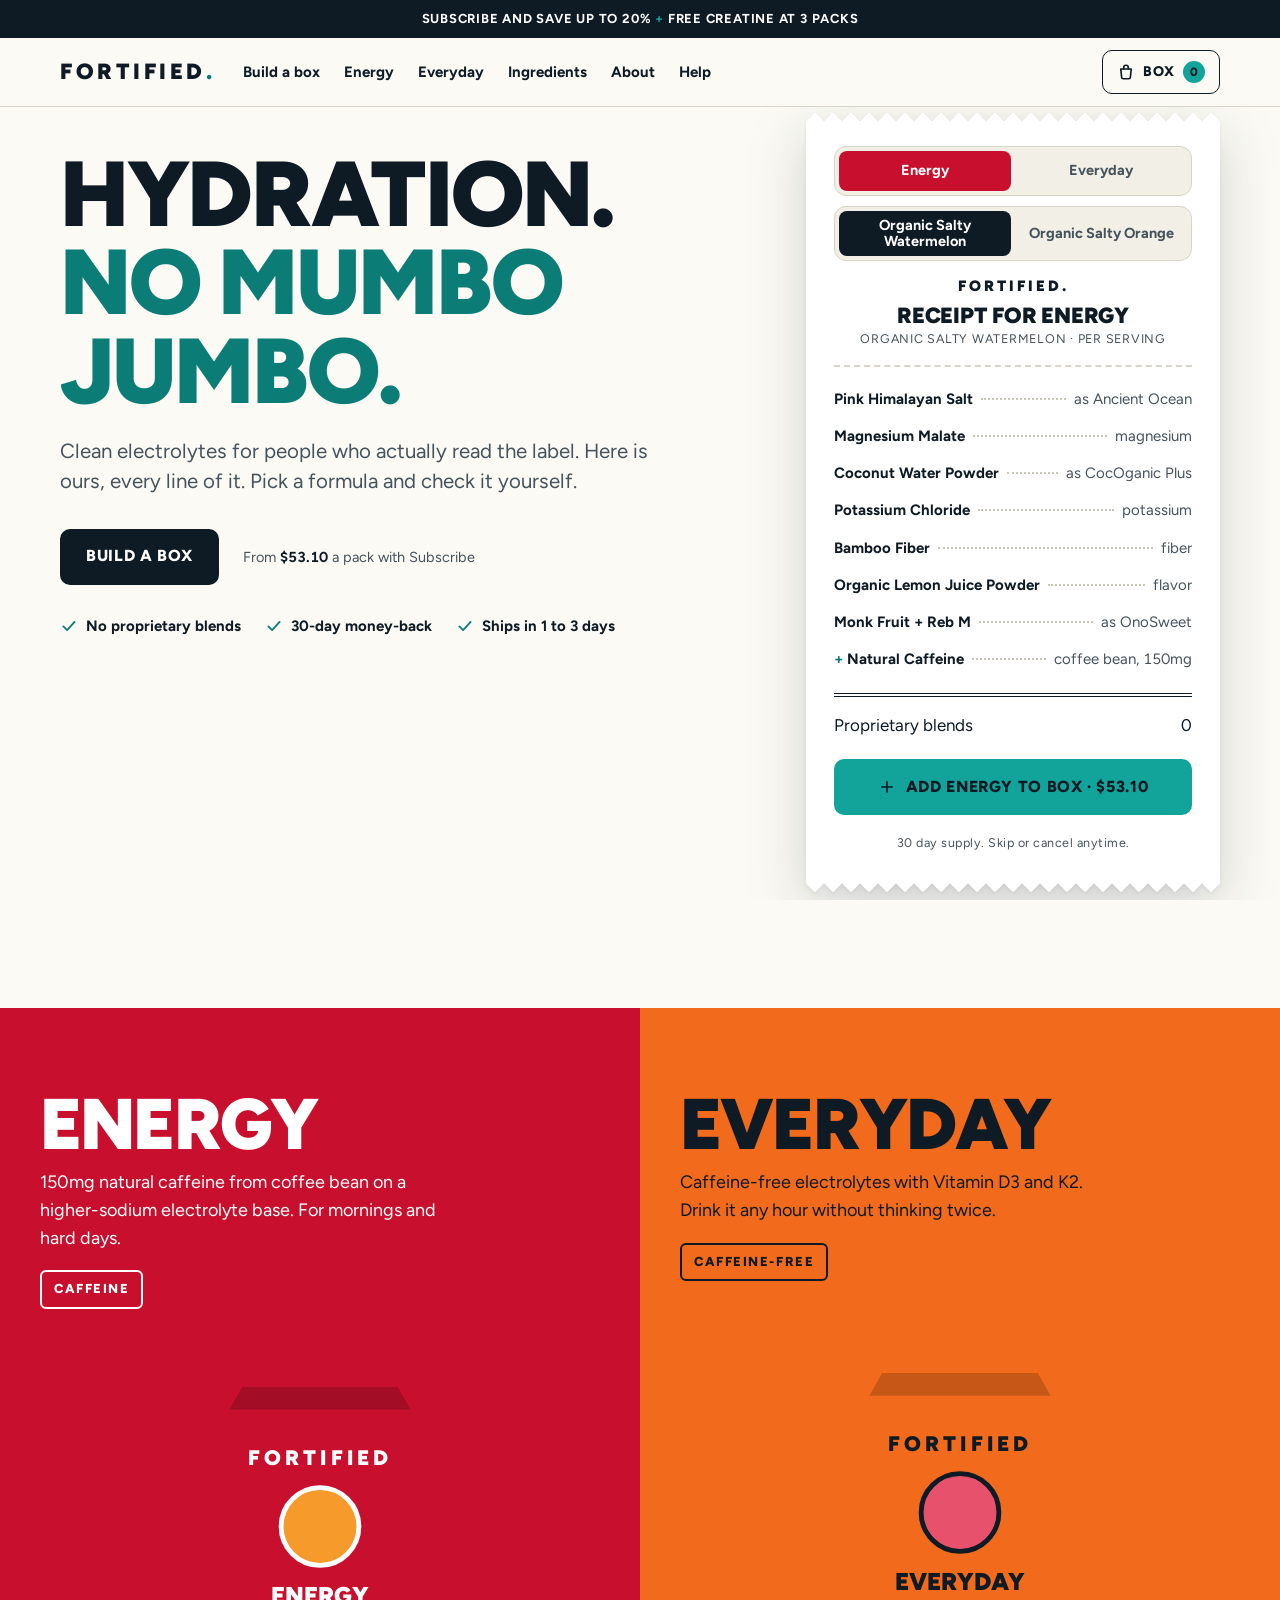
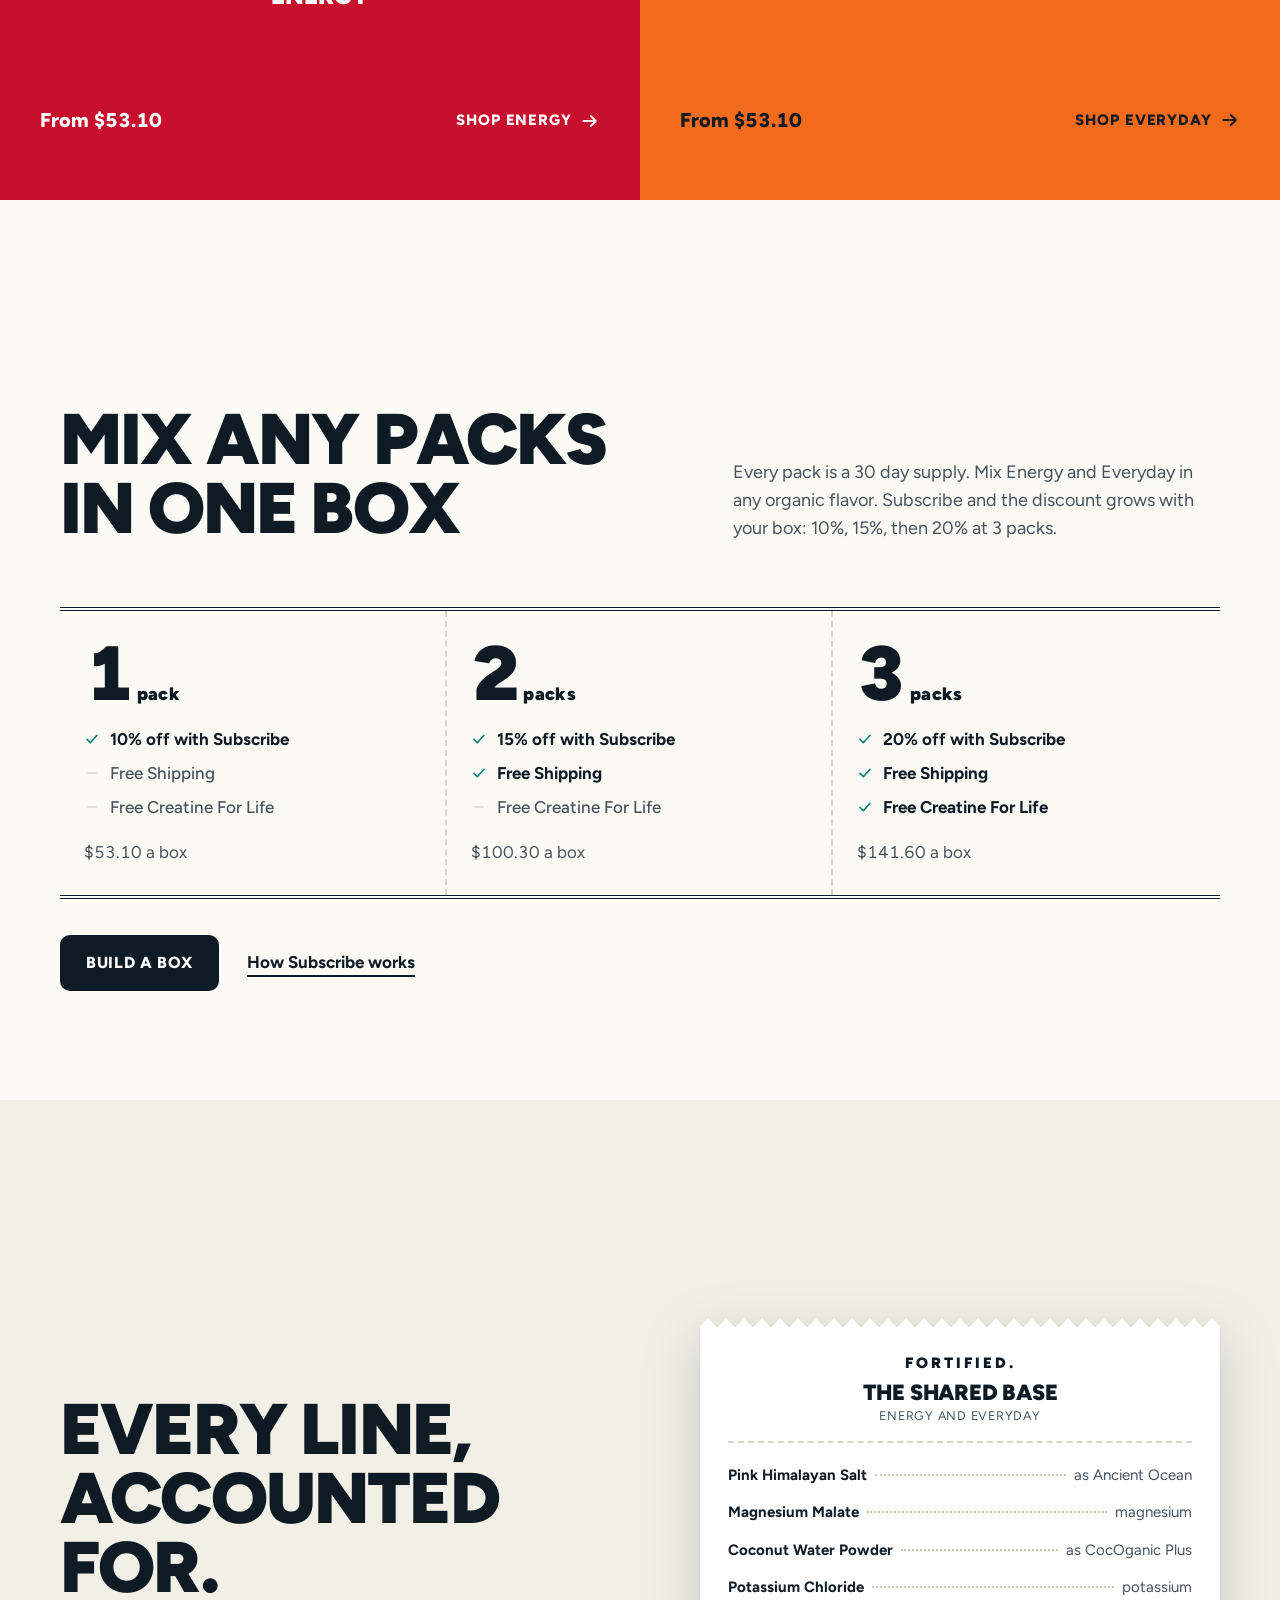
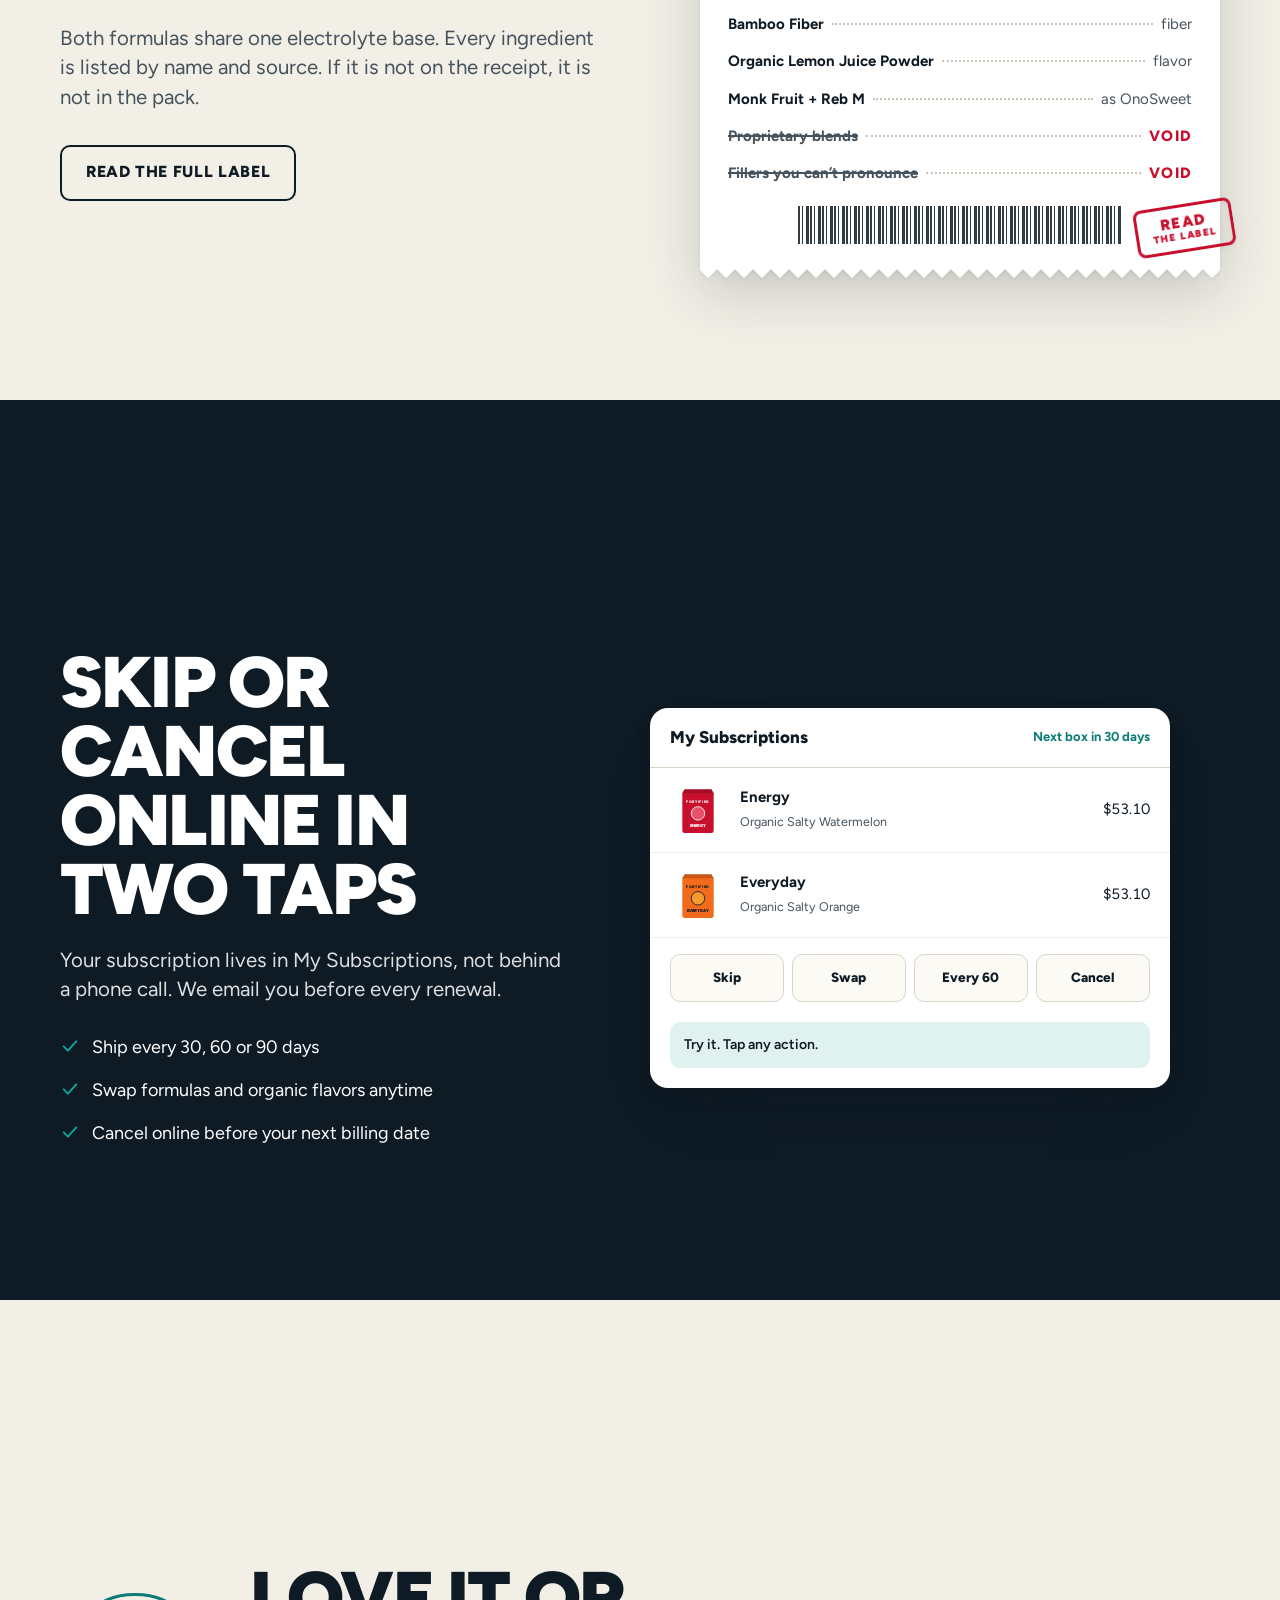
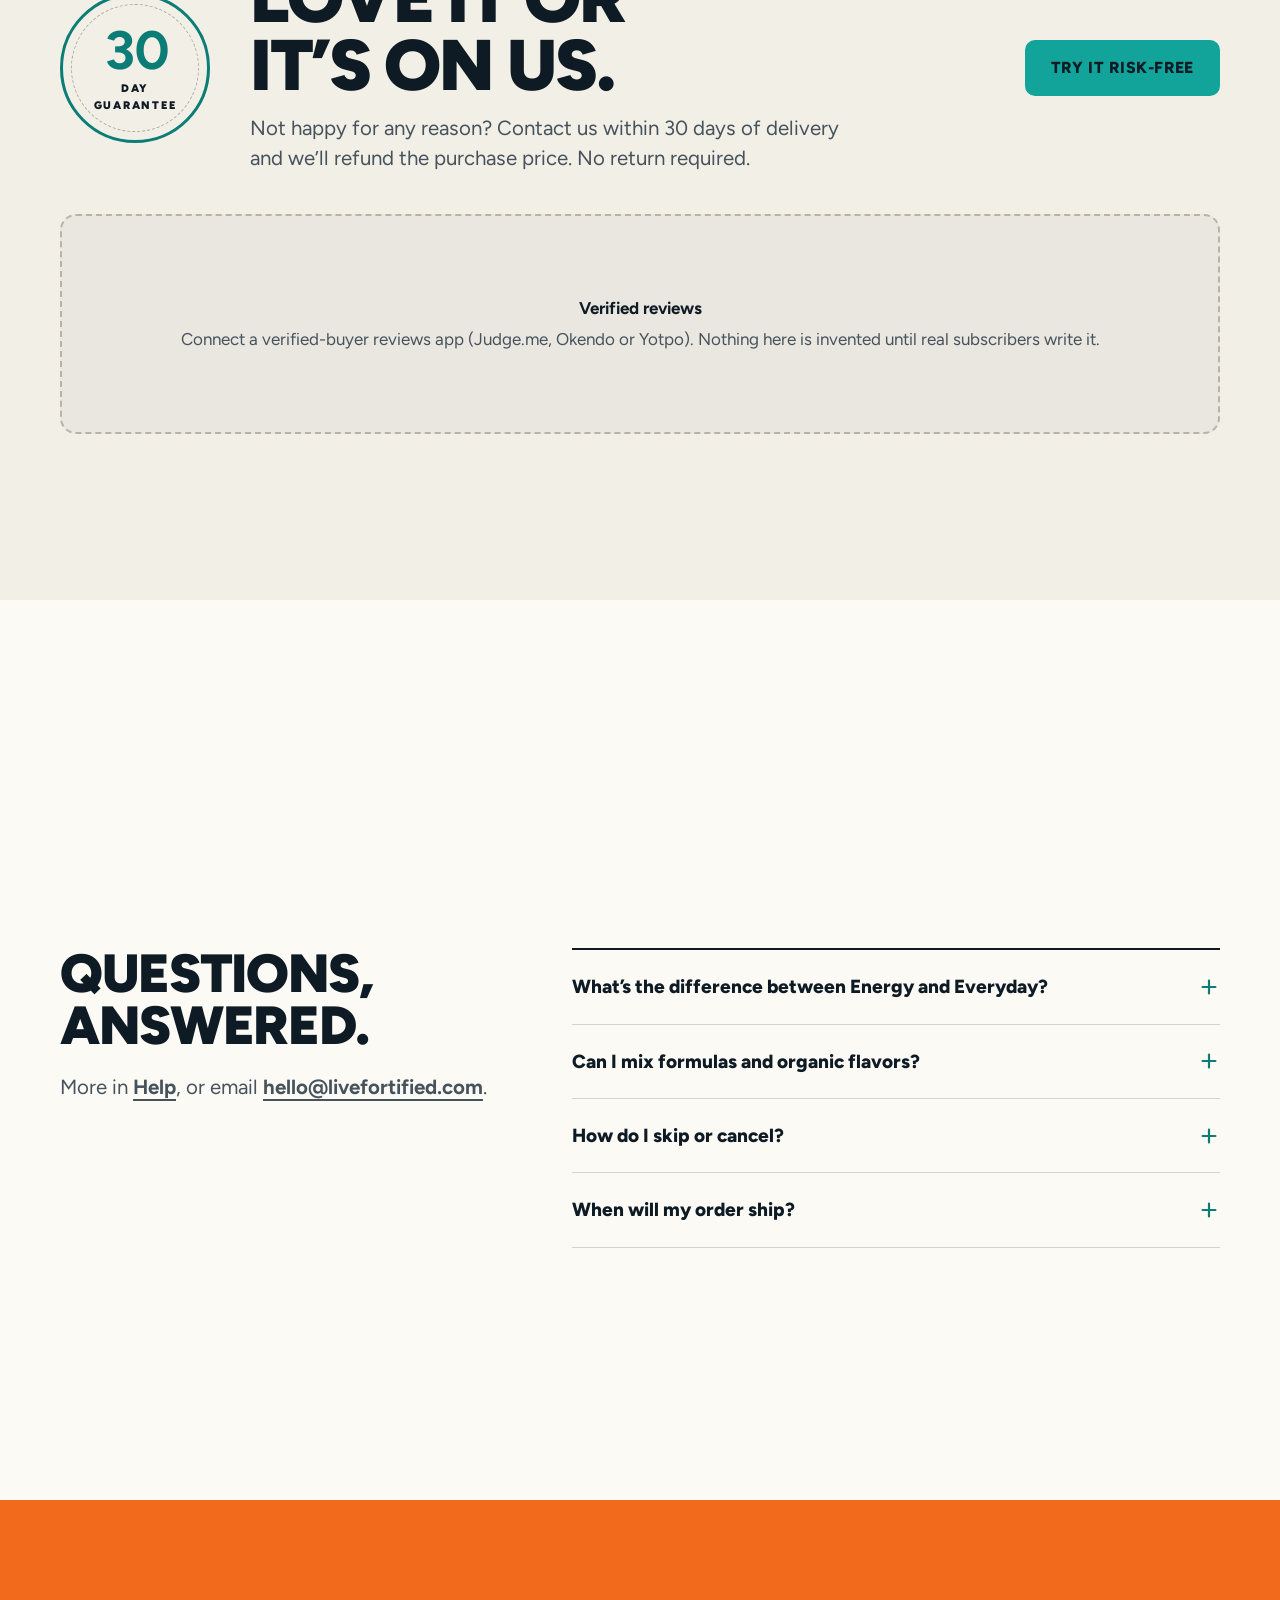
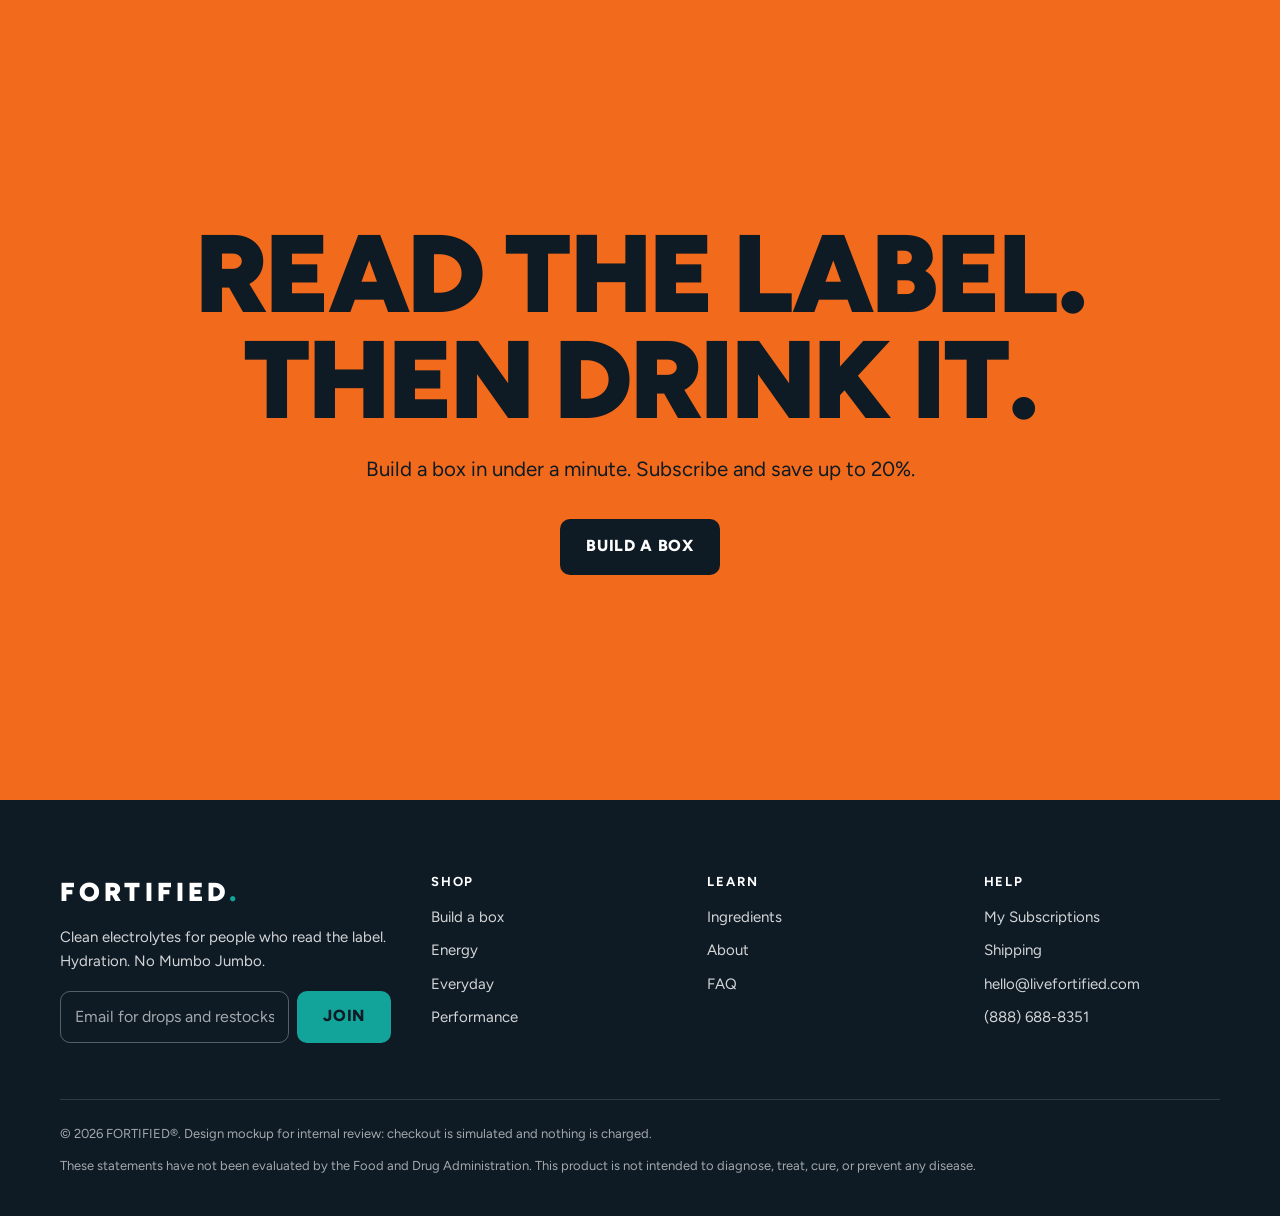
==== commit 4c66f6f8: "Tiered Subscribe pricing, tier bar, plain purchase note, per-flavor product page - Subscribe saves 1" ====
--- a/mockups/site/index.html
+++ b/mockups/site/index.html
@@ -7,7 +7,7 @@
 <meta name="site-kind" content="other">
 <meta name="theme-color" content="#fbfaf5">
 <title>Fortified | Clean Electrolytes. No Mumbo Jumbo.</title>
-<meta name="description" content="Clean electrolytes for people who read the label. Energy and Everyday in Organic Salty Watermelon and Organic Salty Orange. Save 10% on Subscribe & Save.">
+<meta name="description" content="Clean electrolytes for people who read the label. Energy and Everyday in Organic Salty Watermelon and Organic Salty Orange. Subscribe and save up to 20%.">
 <link rel="preconnect" href="https://fonts.googleapis.com">
 <link rel="preconnect" href="https://fonts.gstatic.com" crossorigin>
 <link href="https://fonts.googleapis.com/css2?family=Figtree:wght@400;500;600;700;800;900&display=swap" rel="stylesheet">
@@ -25,7 +25,7 @@
         <p class="lede" data-enter style="--d:120ms">Clean electrolytes for people who actually read the label. Here is ours, every line of it. Pick a formula and check it yourself.</p>
         <div class="hero__actions" data-enter style="--d:200ms">
           <a class="btn" href="shop.html">Build a box</a>
-          <span class="hero__note">From <b class="num">$53.10</b> a pack with Subscribe &amp; Save</span>
+          <span class="hero__note">From <b class="num">$53.10</b> a pack with Subscribe</span>
         </div>
         <ul class="hero__checks" data-enter style="--d:260ms"><li><svg viewBox="0 0 24 24" fill="none" stroke="currentColor" stroke-width="2.4" stroke-linecap="round" stroke-linejoin="round" aria-hidden="true"><path d="M4.5 12.5l5 5 10-11"/></svg>No proprietary blends</li><li><svg viewBox="0 0 24 24" fill="none" stroke="currentColor" stroke-width="2.4" stroke-linecap="round" stroke-linejoin="round" aria-hidden="true"><path d="M4.5 12.5l5 5 10-11"/></svg>30-day money-back</li><li><svg viewBox="0 0 24 24" fill="none" stroke="currentColor" stroke-width="2.4" stroke-linecap="round" stroke-linejoin="round" aria-hidden="true"><path d="M4.5 12.5l5 5 10-11"/></svg>Ships in 1 to 3 days</li></ul>
       </div>
@@ -78,20 +78,20 @@
     <div class="wrap">
       <div class="sec-head">
         <h2 id="ladder-h" class="display d2">Mix any packs in one box</h2>
-        <p>Every pack is a 30 day supply. Mix Energy and Everyday in any organic flavor. Subscribe &amp; Save takes 10% off every order.</p>
+        <p>Every pack is a 30 day supply. Mix Energy and Everyday in any organic flavor. Subscribe and the discount grows with your box: 10%, 15%, then 20% at 3 packs.</p>
       </div>
       <div class="ladder">
         <div><div class="ladder__qty num">1<small>pack</small></div>
-          <ul><li><svg viewBox="0 0 24 24" fill="none" stroke="currentColor" stroke-width="2.4" stroke-linecap="round" stroke-linejoin="round" aria-hidden="true"><path d="M4.5 12.5l5 5 10-11"/></svg>10% off with Subscribe &amp; Save</li><li class="off"><svg viewBox="0 0 24 24" fill="none" stroke="currentColor" stroke-width="2.4" stroke-linecap="round" aria-hidden="true"><path d="M6 12h12"/></svg>Free Shipping</li><li class="off"><svg viewBox="0 0 24 24" fill="none" stroke="currentColor" stroke-width="2.4" stroke-linecap="round" aria-hidden="true"><path d="M6 12h12"/></svg>Free Creatine For Life</li></ul>
+          <ul><li><svg viewBox="0 0 24 24" fill="none" stroke="currentColor" stroke-width="2.4" stroke-linecap="round" stroke-linejoin="round" aria-hidden="true"><path d="M4.5 12.5l5 5 10-11"/></svg>10% off with Subscribe</li><li class="off"><svg viewBox="0 0 24 24" fill="none" stroke="currentColor" stroke-width="2.4" stroke-linecap="round" aria-hidden="true"><path d="M6 12h12"/></svg>Free Shipping</li><li class="off"><svg viewBox="0 0 24 24" fill="none" stroke="currentColor" stroke-width="2.4" stroke-linecap="round" aria-hidden="true"><path d="M6 12h12"/></svg>Free Creatine For Life</li></ul>
           <div class="ladder__price num">$53.10 a box</div></div>
         <div><div class="ladder__qty num">2<small>packs</small></div>
-          <ul><li><svg viewBox="0 0 24 24" fill="none" stroke="currentColor" stroke-width="2.4" stroke-linecap="round" stroke-linejoin="round" aria-hidden="true"><path d="M4.5 12.5l5 5 10-11"/></svg>10% off with Subscribe &amp; Save</li><li><svg viewBox="0 0 24 24" fill="none" stroke="currentColor" stroke-width="2.4" stroke-linecap="round" stroke-linejoin="round" aria-hidden="true"><path d="M4.5 12.5l5 5 10-11"/></svg>Free Shipping</li><li class="off"><svg viewBox="0 0 24 24" fill="none" stroke="currentColor" stroke-width="2.4" stroke-linecap="round" aria-hidden="true"><path d="M6 12h12"/></svg>Free Creatine For Life</li></ul>
-          <div class="ladder__price num">$106.20 a box</div></div>
+          <ul><li><svg viewBox="0 0 24 24" fill="none" stroke="currentColor" stroke-width="2.4" stroke-linecap="round" stroke-linejoin="round" aria-hidden="true"><path d="M4.5 12.5l5 5 10-11"/></svg>15% off with Subscribe</li><li><svg viewBox="0 0 24 24" fill="none" stroke="currentColor" stroke-width="2.4" stroke-linecap="round" stroke-linejoin="round" aria-hidden="true"><path d="M4.5 12.5l5 5 10-11"/></svg>Free Shipping</li><li class="off"><svg viewBox="0 0 24 24" fill="none" stroke="currentColor" stroke-width="2.4" stroke-linecap="round" aria-hidden="true"><path d="M6 12h12"/></svg>Free Creatine For Life</li></ul>
+          <div class="ladder__price num">$100.30 a box</div></div>
         <div><div class="ladder__qty num">3<small>packs</small></div>
-          <ul><li><svg viewBox="0 0 24 24" fill="none" stroke="currentColor" stroke-width="2.4" stroke-linecap="round" stroke-linejoin="round" aria-hidden="true"><path d="M4.5 12.5l5 5 10-11"/></svg>10% off with Subscribe &amp; Save</li><li><svg viewBox="0 0 24 24" fill="none" stroke="currentColor" stroke-width="2.4" stroke-linecap="round" stroke-linejoin="round" aria-hidden="true"><path d="M4.5 12.5l5 5 10-11"/></svg>Free Shipping</li><li><svg viewBox="0 0 24 24" fill="none" stroke="currentColor" stroke-width="2.4" stroke-linecap="round" stroke-linejoin="round" aria-hidden="true"><path d="M4.5 12.5l5 5 10-11"/></svg>Free Creatine For Life</li></ul>
-          <div class="ladder__price num">$159.30 a box</div></div>
+          <ul><li><svg viewBox="0 0 24 24" fill="none" stroke="currentColor" stroke-width="2.4" stroke-linecap="round" stroke-linejoin="round" aria-hidden="true"><path d="M4.5 12.5l5 5 10-11"/></svg>20% off with Subscribe</li><li><svg viewBox="0 0 24 24" fill="none" stroke="currentColor" stroke-width="2.4" stroke-linecap="round" stroke-linejoin="round" aria-hidden="true"><path d="M4.5 12.5l5 5 10-11"/></svg>Free Shipping</li><li><svg viewBox="0 0 24 24" fill="none" stroke="currentColor" stroke-width="2.4" stroke-linecap="round" stroke-linejoin="round" aria-hidden="true"><path d="M4.5 12.5l5 5 10-11"/></svg>Free Creatine For Life</li></ul>
+          <div class="ladder__price num">$141.60 a box</div></div>
       </div>
-      <div style="margin-top:36px;display:flex;flex-wrap:wrap;gap:14px 28px;align-items:center"><a class="btn" href="shop.html">Build a box</a><a class="link" href="help.html#subscriptions">How Subscribe &amp; Save works</a></div>
+      <div style="margin-top:36px;display:flex;flex-wrap:wrap;gap:14px 28px;align-items:center"><a class="btn" href="shop.html">Build a box</a><a class="link" href="help.html#subscriptions">How Subscribe works</a></div>
     </div>
   </section>
 
@@ -181,7 +181,7 @@
   <section class="sec field--everyday closing" aria-labelledby="close-h">
     <div class="wrap">
       <h2 id="close-h" class="display d1">Read the label. Then drink it.</h2>
-      <p class="lede">Build a box in under a minute. Save 10% on every order.</p>
+      <p class="lede">Build a box in under a minute. Subscribe and save up to 20%.</p>
       <a class="btn" href="shop.html">Build a box</a>
     </div>
   </section>
--- a/mockups/site/site.css
+++ b/mockups/site/site.css
@@ -27,7 +27,8 @@
 button, input, select { font: inherit; color: inherit; }
 button { cursor: pointer; -webkit-tap-highlight-color: transparent; }
 ::selection { background: var(--teal); color: var(--ink); }
-:focus-visible { outline: 3px solid var(--teal); outline-offset: 3px; border-radius: 4px; }
+:focus-visible { outline: 3px solid var(--teal-ink); outline-offset: 3px; border-radius: 4px; }
+.on-dark :focus-visible, .foot :focus-visible, .field--energy :focus-visible, .field--performance :focus-visible { outline-color: #fff; }
 html { scrollbar-color: var(--ink-2) var(--paper-2); }
 .num { font-variant-numeric: tabular-nums; }
 [hidden] { display: none !important; }
@@ -41,7 +42,7 @@
 .d3 { font-size: clamp(28px, 3.4vw, 44px); }
 .lede { font-size: clamp(18px, 1.6vw, 21px); line-height: 1.45; max-width: 46ch; margin: 22px 0 0; color: var(--ink-2); text-wrap: pretty; }
 .on-dark .lede, .field--energy .lede, .field--performance .lede { color: rgba(255,255,255,.86); }
-.field--everyday .lede { color: rgba(14,26,36,.82); }
+.field--everyday .lede { color: var(--ink); }
 
 /* Buttons */
 .btn { --bg: var(--ink); --fg: #fff; display: inline-flex; align-items: center; justify-content: center; gap: 10px; min-height: 56px; padding: 0 26px; border: 0; border-radius: 10px; background: var(--bg); color: var(--fg); font-weight: 800; font-size: 16px; letter-spacing: .04em; text-transform: uppercase; text-decoration: none; transition: transform .16s var(--ease-out), background-color .2s, box-shadow .2s; touch-action: manipulation; user-select: none; }
@@ -66,7 +67,8 @@
 .site-head { background: rgba(251,250,245,.94); backdrop-filter: saturate(1.4) blur(10px); -webkit-backdrop-filter: saturate(1.4) blur(10px); border-bottom: 1px solid var(--rule); }
 .site-head .wrap { display: flex; align-items: center; gap: 28px; height: 68px; }
 .logo { font-weight: 900; letter-spacing: .16em; font-size: 22px; text-decoration: none; display: inline-flex; align-items: baseline; }
-.logo i { font-style: normal; color: var(--teal); }
+.logo i { font-style: normal; color: var(--teal-ink); }
+.foot .logo i, .on-dark .logo i { color: var(--teal); }
 .logo sup { font-size: 10px; letter-spacing: 0; margin-left: 2px; }
 .nav { display: flex; gap: 24px; margin-right: auto; }
 .nav a { font-weight: 700; font-size: 15px; text-decoration: none; padding: 8px 0; position: relative; }
@@ -556,3 +558,46 @@
 }
 @media (max-width: 520px) { .bar__long { display: none; } .bar { font-size: 12px; } }
 .perf .d1 { font-size: clamp(44px, 6.2vw, 96px); }
+
+/* Purchase note (product buy box): plain text, like the lede */
+.plan-note { margin: 0 0 10px; font-size: 15.5px; line-height: 1.5; color: var(--ink-2); max-width: 60ch; }
+.plan-note b { color: var(--ink); }
+
+/* Subscribe tier bar under the product description */
+.tiers { margin-top: 24px; }
+.tiers__track { position: relative; height: 8px; border-radius: 4px; background: var(--paper-2); box-shadow: inset 0 0 0 1px var(--rule); margin: 0 7px 0 0; }
+.tiers__fill { position: absolute; inset: 0; border-radius: 4px; background: var(--teal); transform-origin: left; transform: scaleX(0); transition: transform .45s var(--ease-out); }
+.tiers__track i { position: absolute; top: 50%; width: 16px; height: 16px; margin: -8px 0 0 -8px; border-radius: 50%; background: var(--paper); border: 2px solid var(--rule); transition: background-color .25s, border-color .25s; }
+.tiers__track i:nth-of-type(1) { left: 33.333%; }
+.tiers__track i:nth-of-type(2) { left: 66.666%; }
+.tiers__track i:nth-of-type(3) { left: 100%; }
+.tiers__steps { list-style: none; padding: 0; margin: 12px 0 0; display: grid; grid-template-columns: repeat(3, minmax(0, 1fr)); }
+.tiers__steps li { text-align: right; padding-left: 8px; font-size: 13.5px; line-height: 1.3; color: var(--ink-2); transition: color .25s; }
+.tiers__steps b { display: block; font-size: 12px; font-weight: 800; letter-spacing: .08em; text-transform: uppercase; }
+.tiers__steps li.is-on { color: var(--teal-ink); }
+.tiers__steps li.is-on b { color: var(--ink); }
+.tiers__steps li.is-next span { color: var(--ink); font-weight: 700; }
+.tiers__msg { margin: 10px 0 0; font-size: 14.5px; color: var(--ink-2); }
+.tiers__msg b { color: var(--ink); }
+.tiers.is-off .tiers__steps li { color: #8a9299; }
+.tiers__track i.is-on { background: var(--teal); border-color: var(--teal-ink); }
+
+/* Experimental: quantity per organic flavor */
+.flavor-rows { display: grid; gap: 10px; }
+.flavor-row { display: grid; grid-template-columns: 56px minmax(0, 1fr) 168px; gap: 14px; align-items: center; padding: 8px 8px 8px 8px; border-radius: 12px; border: 1px solid var(--rule); background: #fff; transition: opacity .2s, border-color .2s; }
+.flavor-row .pack { border-radius: 8px; background: var(--paper-2); }
+.flavor-row b { font-size: 15.5px; line-height: 1.25; }
+.flavor-row.is-zero { opacity: .7; }
+.flavor-row .stepper { grid-template-columns: 44px minmax(0, 1fr) 44px; height: 48px; }
+.flavor-row .stepper input { font-size: 19px; }
+@media (max-width: 640px) { .flavor-row { grid-template-columns: 48px minmax(0, 1fr); } .flavor-row .stepper { grid-column: 1 / -1; } }
+
+/* Pack quantity stepper (product buy box) */
+.stepper { display: grid; grid-template-columns: 56px minmax(0, 1fr) 56px; align-items: stretch; height: 56px; padding: 4px; gap: 4px; border-radius: 12px; background: var(--paper-2); border: 1px solid var(--rule); }
+.stepper button { border: 0; border-radius: 8px; background: var(--ink); color: #fff; display: grid; place-items: center; transition: transform .16s var(--ease-out), background-color .2s, color .2s; touch-action: manipulation; }
+.stepper button svg { width: 20px; height: 20px; }
+.stepper button:active:not(:disabled) { transform: scale(.94); }
+.stepper button:disabled { background: transparent; color: #8a9299; cursor: not-allowed; }
+.stepper input { min-width: 0; border: 0; border-radius: 8px; background: transparent; text-align: center; font-size: 22px; font-weight: 900; color: var(--ink); -moz-appearance: textfield; appearance: textfield; }
+.stepper input::-webkit-outer-spin-button, .stepper input::-webkit-inner-spin-button { -webkit-appearance: none; margin: 0; }
+.stepper input:focus-visible { outline-offset: -3px; }
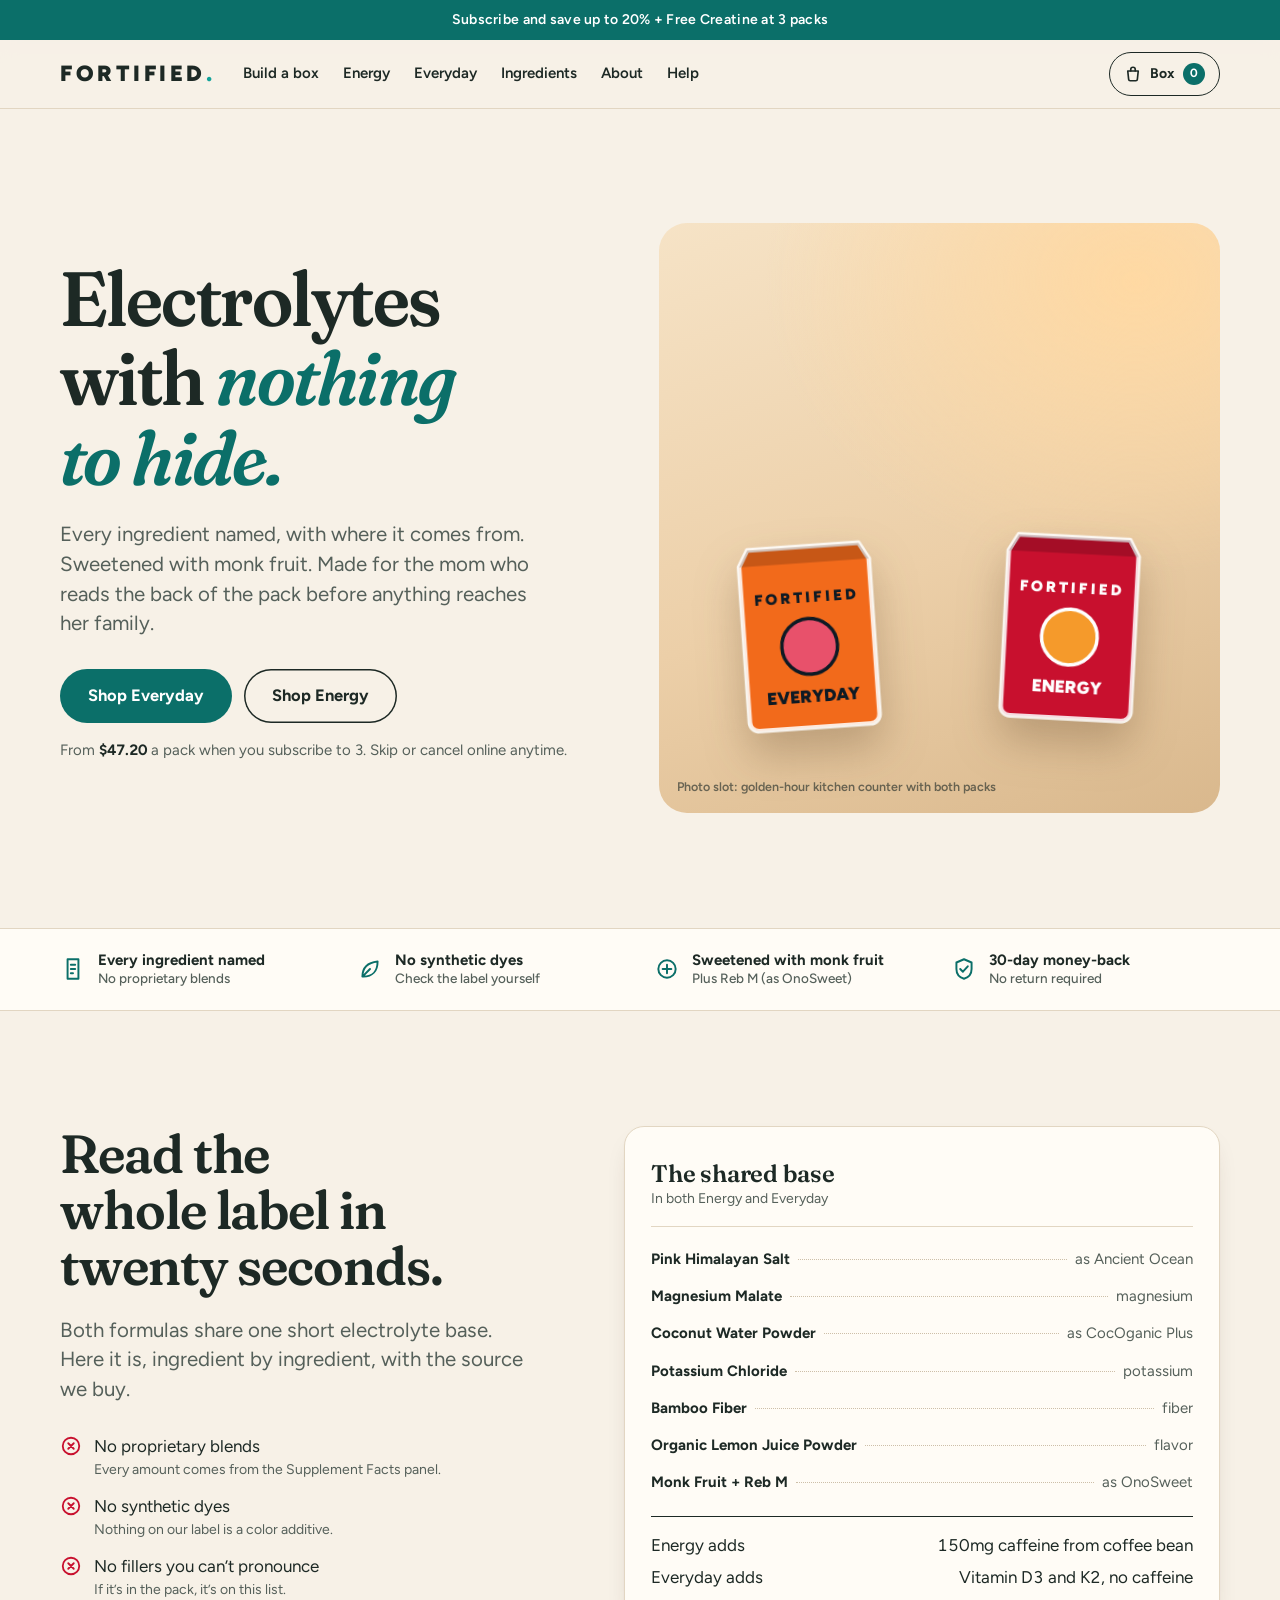
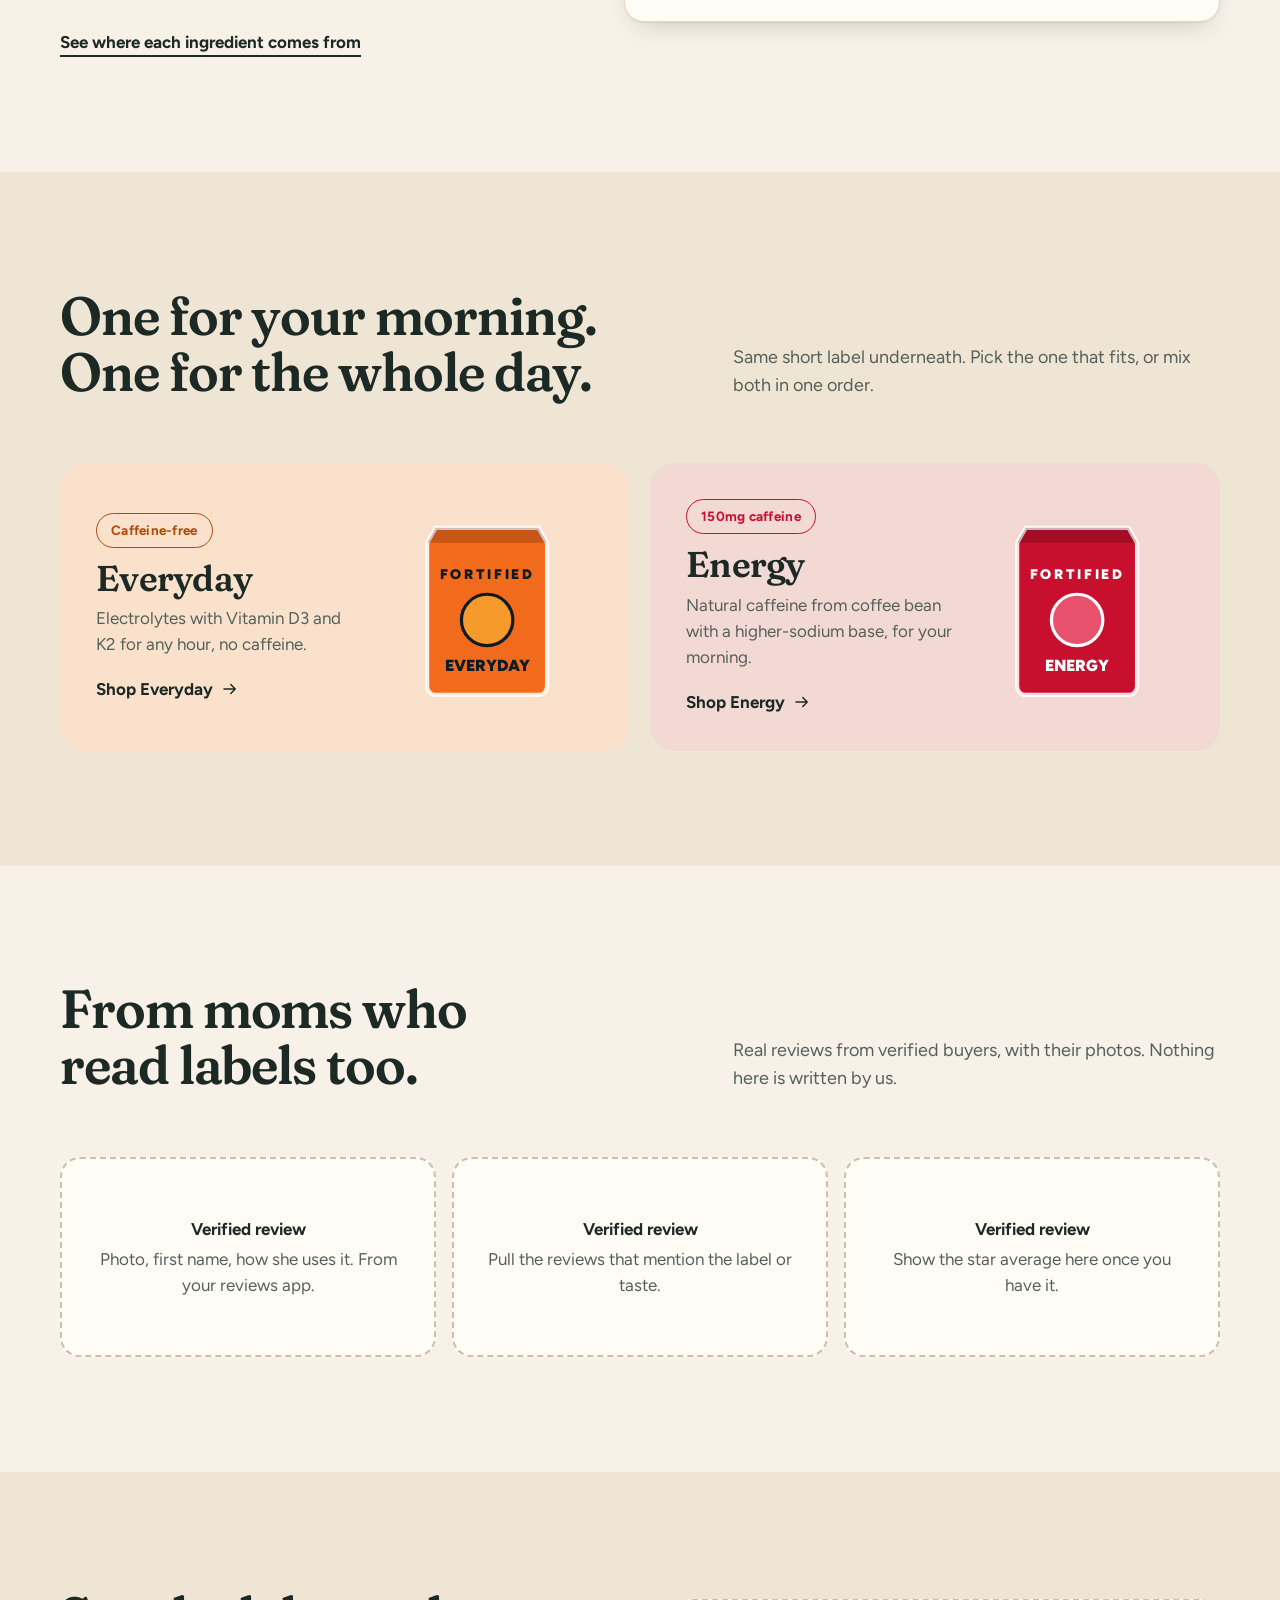
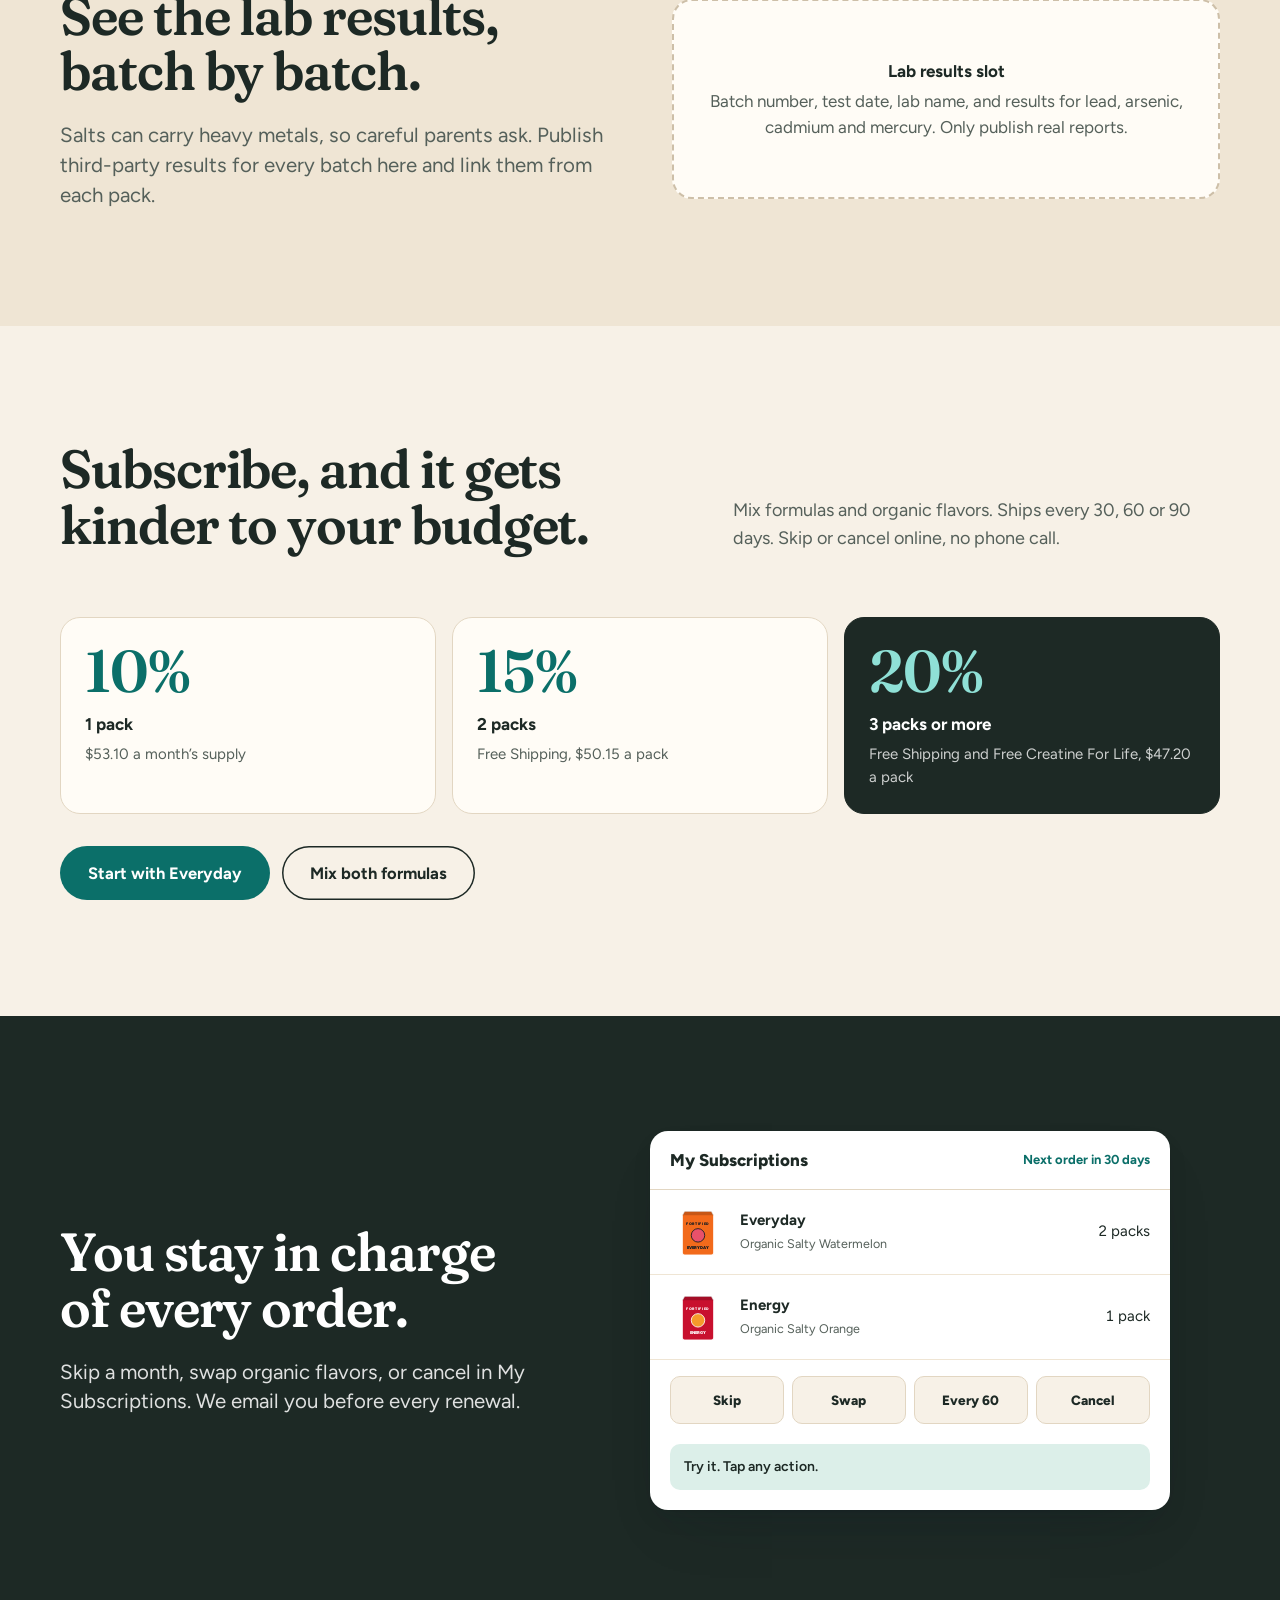
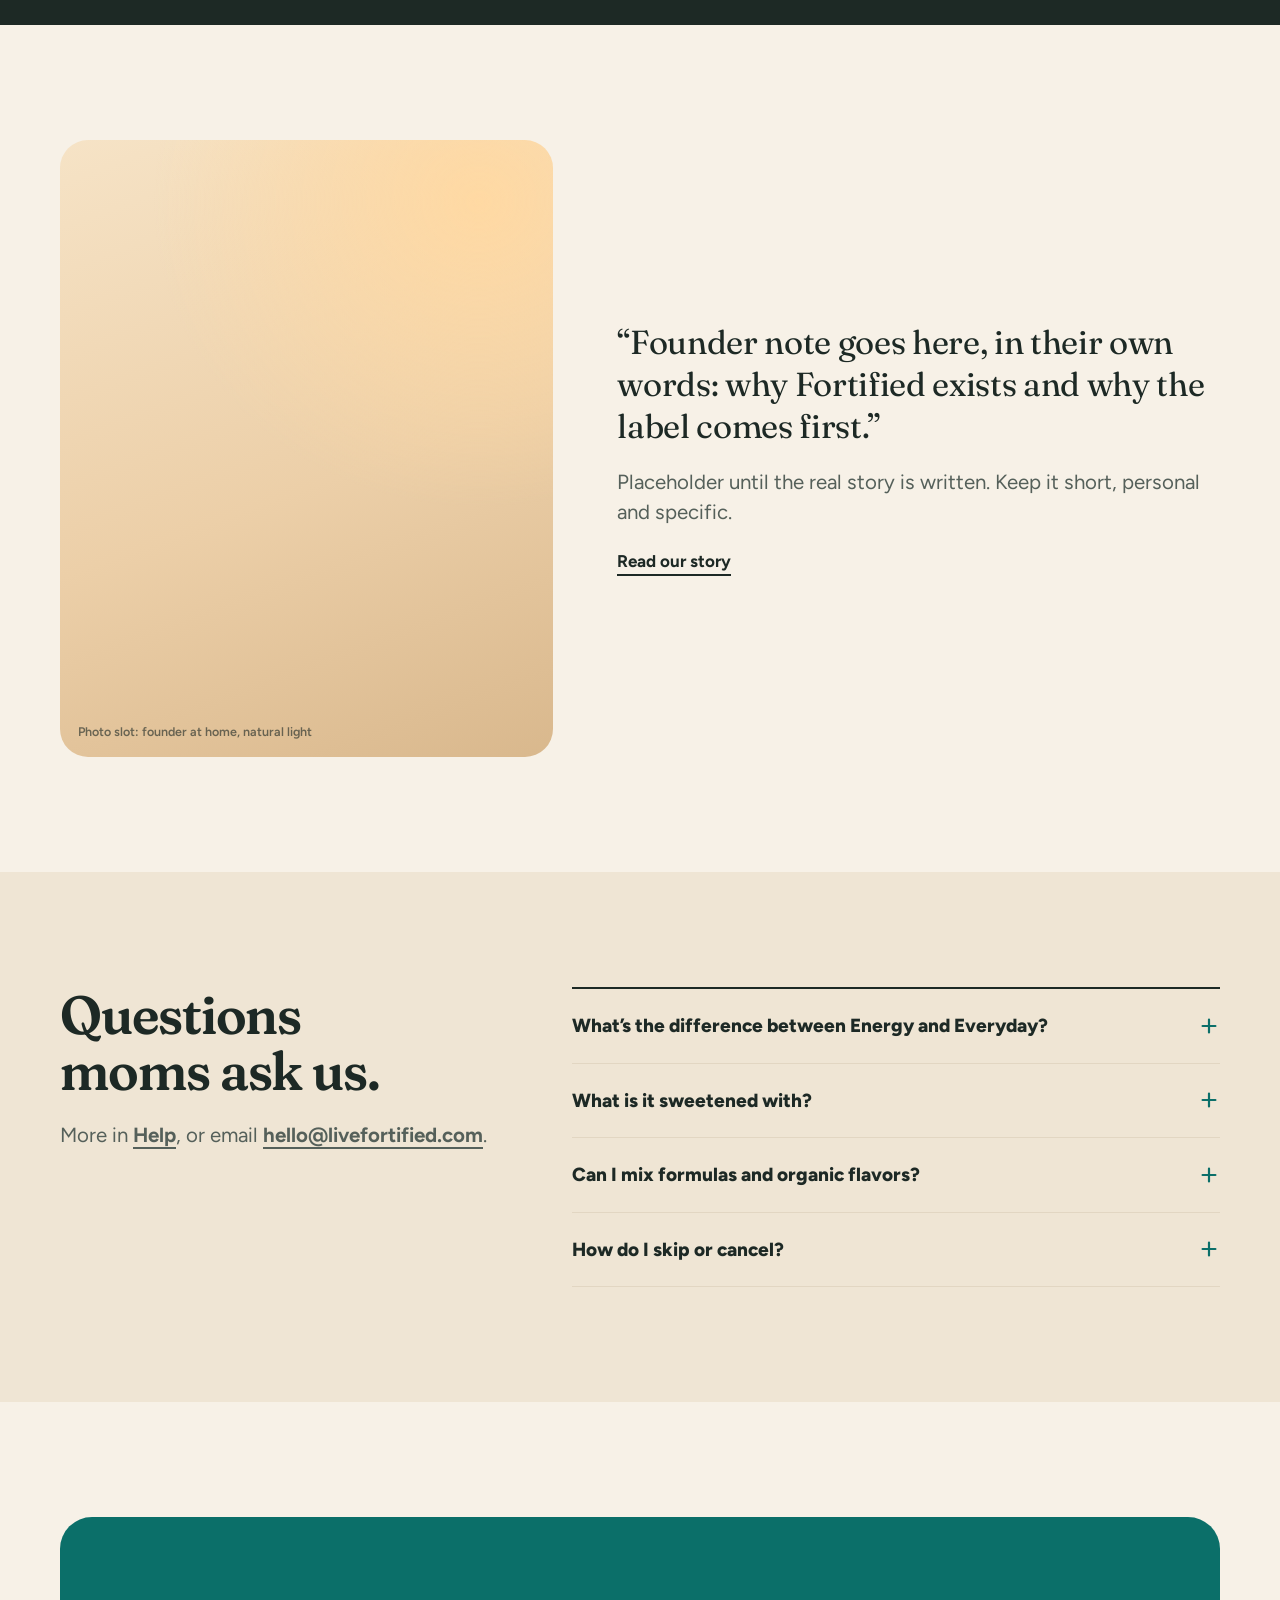
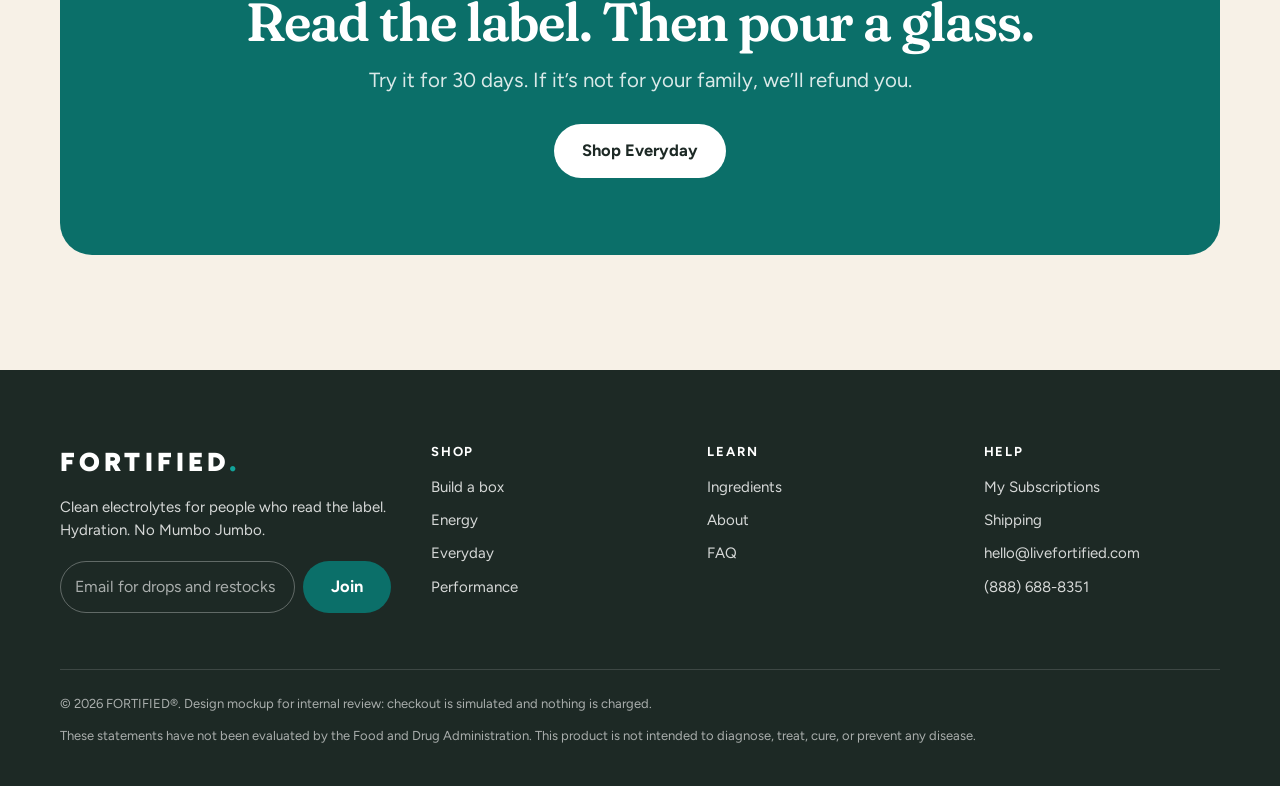
==== commit be44fa63: "Retheme the site for MAHA moms: warm kitchen-table design - Research brief with sources: mockups/sit" ====
--- a/mockups/site/index.html
+++ b/mockups/site/index.html
@@ -5,107 +5,67 @@
 <meta name="viewport" content="width=device-width, initial-scale=1, viewport-fit=cover">
 <meta name="page-type" content="product">
 <meta name="site-kind" content="other">
-<meta name="theme-color" content="#fbfaf5">
-<title>Fortified | Clean Electrolytes. No Mumbo Jumbo.</title>
-<meta name="description" content="Clean electrolytes for people who read the label. Energy and Everyday in Organic Salty Watermelon and Organic Salty Orange. Subscribe and save up to 20%.">
+<meta name="theme-color" content="#f7f1e7">
+<title>Fortified | Electrolytes with nothing to hide</title>
+<meta name="description" content="Electrolytes for families who read every label. Every ingredient named, sweetened with monk fruit, in Organic Salty Watermelon and Organic Salty Orange. Subscribe and save up to 20%.">
 <link rel="preconnect" href="https://fonts.googleapis.com">
 <link rel="preconnect" href="https://fonts.gstatic.com" crossorigin>
-<link href="https://fonts.googleapis.com/css2?family=Figtree:wght@400;500;600;700;800;900&display=swap" rel="stylesheet">
+<link href="https://fonts.googleapis.com/css2?family=Fraunces:opsz,wght,SOFT@9..144,500..700,0..100&family=Figtree:wght@400;500;600;700;800;900&display=swap" rel="stylesheet">
 <link rel="stylesheet" href="site.css">
 </head>
 <body>
 <div data-head></div>
 
 <main>
-  <!-- Hero: the label prints in front of you, and the action lives on it -->
-  <section class="hero" aria-labelledby="hero-h" style="--hm:2">
-    <div class="wrap hero__grid">
-      <div class="hero__copy">
-        <h1 id="hero-h" class="display d1" data-enter>Hydration.<span>No Mumbo Jumbo.</span></h1>
-        <p class="lede" data-enter style="--d:120ms">Clean electrolytes for people who actually read the label. Here is ours, every line of it. Pick a formula and check it yourself.</p>
-        <div class="hero__actions" data-enter style="--d:200ms">
-          <a class="btn" href="shop.html">Build a box</a>
-          <span class="hero__note">From <b class="num">$53.10</b> a pack with Subscribe</span>
-        </div>
-        <ul class="hero__checks" data-enter style="--d:260ms"><li><svg viewBox="0 0 24 24" fill="none" stroke="currentColor" stroke-width="2.4" stroke-linecap="round" stroke-linejoin="round" aria-hidden="true"><path d="M4.5 12.5l5 5 10-11"/></svg>No proprietary blends</li><li><svg viewBox="0 0 24 24" fill="none" stroke="currentColor" stroke-width="2.4" stroke-linecap="round" stroke-linejoin="round" aria-hidden="true"><path d="M4.5 12.5l5 5 10-11"/></svg>30-day money-back</li><li><svg viewBox="0 0 24 24" fill="none" stroke="currentColor" stroke-width="2.4" stroke-linecap="round" stroke-linejoin="round" aria-hidden="true"><path d="M4.5 12.5l5 5 10-11"/></svg>Ships in 1 to 3 days</li></ul>
-      </div>
-
-      <div class="hero__receipt" data-hero-receipt data-enter style="--d:160ms">
-        <div class="sheet-wrap">
-          <div class="sheet print">
-            <div class="hero__controls">
-              <div class="seg seg--formula seg--full" role="group" aria-label="Formula" data-hf>
-                <button type="button" data-v="energy" aria-pressed="true">Energy</button>
-                <button type="button" data-v="everyday" aria-pressed="false">Everyday</button>
-              </div>
-              <div class="seg seg--full" role="group" aria-label="Organic flavor" data-hv>
-                <button type="button" data-v="watermelon" aria-pressed="true">Organic Salty Watermelon</button>
-                <button type="button" data-v="orange" aria-pressed="false">Organic Salty Orange</button>
-              </div>
-            </div>
-            <div class="sheet__head">
-              <div class="sheet__brand">FORTIFIED.</div>
-              <div class="sheet__title">Receipt for <span data-hero-title>Energy</span></div>
-              <div class="sheet__meta" data-hero-meta>Organic Salty Watermelon</div>
-            </div>
-            <ul class="items" data-hero-items aria-label="Everything in the pack"></ul>
-            <div class="totals"><div class="total-row"><span>Proprietary blends</span><span class="num">0</span></div></div>
-            <button class="btn btn--money btn--block" type="button" data-hero-add style="margin-top:18px">Add to box</button>
-            <div class="sheet__foot">30 day supply. Skip or cancel anytime.</div>
-          </div>
-        </div>
-      </div>
-    </div>
-  </section>
-
-  <!-- The fork: two formulas as full color fields -->
-  <section class="fork" aria-labelledby="fork-h" style="--hm:2">
-    <h2 id="fork-h" class="sr">Choose your formula</h2>
-    <div class="split">
-      <a class="field--energy" href="product.html?f=energy"><div><h3 class="display d2">Energy</h3><p>150mg natural caffeine from coffee bean on a higher-sodium electrolyte base. For mornings and hard days.</p><span class="tag">Caffeine</span></div>
-        <figure class="split__pack pack pack--bare" data-pack="energy|orange"></figure>
-        <div class="split__foot"><span class="num">From $53.10</span><span class="split__go">Shop Energy <svg viewBox="0 0 24 24" fill="none" stroke="currentColor" stroke-width="2.2" stroke-linecap="round" stroke-linejoin="round" aria-hidden="true"><path d="M4 12h15M13 6l6 6-6 6"/></svg></span></div>
-      </a>
-      <a class="field--everyday" href="product.html?f=everyday"><div><h3 class="display d2">Everyday</h3><p>Caffeine-free electrolytes with Vitamin D3 and K2. Drink it any hour without thinking twice.</p><span class="tag">Caffeine-Free</span></div>
-        <figure class="split__pack pack pack--bare" data-pack="everyday|watermelon"></figure>
-        <div class="split__foot"><span class="num">From $53.10</span><span class="split__go">Shop Everyday <svg viewBox="0 0 24 24" fill="none" stroke="currentColor" stroke-width="2.2" stroke-linecap="round" stroke-linejoin="round" aria-hidden="true"><path d="M4 12h15M13 6l6 6-6 6"/></svg></span></div>
-      </a>
-    </div>
-  </section>
-
-  <!-- Rewards ladder -->
-  <section class="sec" aria-labelledby="ladder-h" style="--hm:2">
-    <div class="wrap">
-      <div class="sec-head">
-        <h2 id="ladder-h" class="display d2">Mix any packs in one box</h2>
-        <p>Every pack is a 30 day supply. Mix Energy and Everyday in any organic flavor. Subscribe and the discount grows with your box: 10%, 15%, then 20% at 3 packs.</p>
-      </div>
-      <div class="ladder">
-        <div><div class="ladder__qty num">1<small>pack</small></div>
-          <ul><li><svg viewBox="0 0 24 24" fill="none" stroke="currentColor" stroke-width="2.4" stroke-linecap="round" stroke-linejoin="round" aria-hidden="true"><path d="M4.5 12.5l5 5 10-11"/></svg>10% off with Subscribe</li><li class="off"><svg viewBox="0 0 24 24" fill="none" stroke="currentColor" stroke-width="2.4" stroke-linecap="round" aria-hidden="true"><path d="M6 12h12"/></svg>Free Shipping</li><li class="off"><svg viewBox="0 0 24 24" fill="none" stroke="currentColor" stroke-width="2.4" stroke-linecap="round" aria-hidden="true"><path d="M6 12h12"/></svg>Free Creatine For Life</li></ul>
-          <div class="ladder__price num">$53.10 a box</div></div>
-        <div><div class="ladder__qty num">2<small>packs</small></div>
-          <ul><li><svg viewBox="0 0 24 24" fill="none" stroke="currentColor" stroke-width="2.4" stroke-linecap="round" stroke-linejoin="round" aria-hidden="true"><path d="M4.5 12.5l5 5 10-11"/></svg>15% off with Subscribe</li><li><svg viewBox="0 0 24 24" fill="none" stroke="currentColor" stroke-width="2.4" stroke-linecap="round" stroke-linejoin="round" aria-hidden="true"><path d="M4.5 12.5l5 5 10-11"/></svg>Free Shipping</li><li class="off"><svg viewBox="0 0 24 24" fill="none" stroke="currentColor" stroke-width="2.4" stroke-linecap="round" aria-hidden="true"><path d="M6 12h12"/></svg>Free Creatine For Life</li></ul>
-          <div class="ladder__price num">$100.30 a box</div></div>
-        <div><div class="ladder__qty num">3<small>packs</small></div>
-          <ul><li><svg viewBox="0 0 24 24" fill="none" stroke="currentColor" stroke-width="2.4" stroke-linecap="round" stroke-linejoin="round" aria-hidden="true"><path d="M4.5 12.5l5 5 10-11"/></svg>20% off with Subscribe</li><li><svg viewBox="0 0 24 24" fill="none" stroke="currentColor" stroke-width="2.4" stroke-linecap="round" stroke-linejoin="round" aria-hidden="true"><path d="M4.5 12.5l5 5 10-11"/></svg>Free Shipping</li><li><svg viewBox="0 0 24 24" fill="none" stroke="currentColor" stroke-width="2.4" stroke-linecap="round" stroke-linejoin="round" aria-hidden="true"><path d="M4.5 12.5l5 5 10-11"/></svg>Free Creatine For Life</li></ul>
-          <div class="ladder__price num">$141.60 a box</div></div>
-      </div>
-      <div style="margin-top:36px;display:flex;flex-wrap:wrap;gap:14px 28px;align-items:center"><a class="btn" href="shop.html">Build a box</a><a class="link" href="help.html#subscriptions">How Subscribe works</a></div>
-    </div>
-  </section>
-
-  <!-- The label as proof -->
-  <section class="sec sec--paper2" aria-labelledby="label-h" style="--hm:2">
-    <div class="wrap label-grid">
-      <div>
-        <h2 id="label-h" class="display d2">Every line, accounted for.</h2>
-        <p class="lede">Both formulas share one electrolyte base. Every ingredient is listed by name and source. If it is not on the receipt, it is not in the pack.</p>
-        <div style="margin-top:32px;display:flex;flex-wrap:wrap;gap:14px 28px;align-items:center"><a class="btn btn--ghost" href="ingredients.html">Read the full label</a></div>
-      </div>
-      <div class="sheet-wrap" data-print-on-view>
+  <!-- Hero: calm, warm, the product in a golden-hour kitchen -->
+  <section class="h-hero" aria-labelledby="hero-h">
+    <div class="wrap h-hero__grid">
+      <div class="h-hero__copy">
+        <h1 id="hero-h" class="display d1" data-enter>Electrolytes with <em>nothing to hide.</em></h1>
+        <p class="lede" data-enter style="--d:100ms">Every ingredient named, with where it comes from. Sweetened with monk fruit. Made for the mom who reads the back of the pack before anything reaches her family.</p>
+        <div class="h-hero__actions" data-enter style="--d:180ms">
+          <a class="btn btn--money" href="product.html?f=everyday">Shop Everyday</a>
+          <a class="btn btn--ghost" href="product.html?f=energy">Shop Energy</a>
+        </div>
+        <p class="h-hero__note" data-enter style="--d:240ms">From <b class="num">$47.20</b> a pack when you subscribe to 3. Skip or cancel online anytime.</p>
+      </div>
+      <figure class="photo h-hero__photo" data-enter style="--d:120ms">
+        <div class="h-hero__packs">
+          <div class="pack" data-pack="everyday|watermelon" data-eager></div>
+          <div class="pack" data-pack="energy|orange" data-eager></div>
+        </div>
+        <!-- Client photo slot: golden-hour kitchen counter, a glass of water, both packs, a child's hand reaching in. Replace this gradient. -->
+        <figcaption class="photo__note">Photo slot: golden-hour kitchen counter with both packs</figcaption>
+      </figure>
+    </div>
+  </section>
+
+  <!-- Trust row -->
+  <div class="trust" aria-label="What you can count on">
+    <ul>
+      <li><svg viewBox="0 0 24 24" fill="none" stroke="currentColor" stroke-width="1.8" stroke-linecap="round" stroke-linejoin="round" aria-hidden="true"><path d="M7 3h10v18H7z"/><path d="M10 8h4M10 12h4M10 16h2"/></svg><div>Every ingredient named<span>No proprietary blends</span></div></li>
+      <li><svg viewBox="0 0 24 24" fill="none" stroke="currentColor" stroke-width="1.8" stroke-linecap="round" stroke-linejoin="round" aria-hidden="true"><path d="M5 19c0-8 5-13 14-14 0 9-5 14-13 14M5 19l7-7"/></svg><div>No synthetic dyes<span>Check the label yourself</span></div></li>
+      <li><svg viewBox="0 0 24 24" fill="none" stroke="currentColor" stroke-width="1.8" stroke-linecap="round" stroke-linejoin="round" aria-hidden="true"><circle cx="12" cy="12" r="8"/><path d="M12 8v8M8 12h8"/></svg><div>Sweetened with monk fruit<span>Plus Reb M (as OnoSweet)</span></div></li>
+      <li><svg viewBox="0 0 24 24" fill="none" stroke="currentColor" stroke-width="1.8" stroke-linecap="round" stroke-linejoin="round" aria-hidden="true"><path d="M12 3l7 3v6c0 4.5-3 7.8-7 9-4-1.2-7-4.5-7-9V6z"/><path d="M8.5 12l2.5 2.5 4.5-5"/></svg><div>30-day money-back<span>No return required</span></div></li>
+    </ul>
+  </div>
+
+  <!-- The label, read in twenty seconds -->
+  <section class="sec" aria-labelledby="label-h">
+    <div class="wrap label-sec">
+      <div>
+        <h2 id="label-h" class="display d2">Read the whole label in twenty seconds.</h2>
+        <p class="lede">Both formulas share one short electrolyte base. Here it is, ingredient by ingredient, with the source we buy.</p>
+        <ul class="never" aria-label="Never in our packs">
+          <li><svg viewBox="0 0 24 24" fill="none" stroke="currentColor" stroke-width="2" stroke-linecap="round" aria-hidden="true"><circle cx="12" cy="12" r="9"/><path d="M9 9l6 6M15 9l-6 6"/></svg><div>No proprietary blends<small>Every amount comes from the Supplement Facts panel.</small></div></li>
+          <li><svg viewBox="0 0 24 24" fill="none" stroke="currentColor" stroke-width="2" stroke-linecap="round" aria-hidden="true"><circle cx="12" cy="12" r="9"/><path d="M9 9l6 6M15 9l-6 6"/></svg><div>No synthetic dyes<small>Nothing on our label is a color additive.</small></div></li>
+          <li><svg viewBox="0 0 24 24" fill="none" stroke="currentColor" stroke-width="2" stroke-linecap="round" aria-hidden="true"><circle cx="12" cy="12" r="9"/><path d="M9 9l6 6M15 9l-6 6"/></svg><div>No fillers you can&rsquo;t pronounce<small>If it&rsquo;s in the pack, it&rsquo;s on this list.</small></div></li>
+        </ul>
+        <a class="link" href="ingredients.html" style="display:inline-block;margin-top:28px">See where each ingredient comes from</a>
+      </div>
+      <div class="sheet-wrap">
         <div class="sheet">
-          <div class="sheet__head"><div class="sheet__brand">FORTIFIED.</div><div class="sheet__title">The shared base</div><div class="sheet__meta">Energy and Everyday</div></div>
+          <div class="sheet__head"><div class="sheet__title">The shared base</div><div class="sheet__meta">In both Energy and Everyday</div></div>
           <ul class="items">
             <li class="item"><span class="item__name">Pink Himalayan Salt</span><span class="item__lead"></span><span class="item__val">as Ancient Ocean</span></li>
             <li class="item"><span class="item__name">Magnesium Malate</span><span class="item__lead"></span><span class="item__val">magnesium</span></li>
@@ -114,32 +74,77 @@
             <li class="item"><span class="item__name">Bamboo Fiber</span><span class="item__lead"></span><span class="item__val">fiber</span></li>
             <li class="item"><span class="item__name">Organic Lemon Juice Powder</span><span class="item__lead"></span><span class="item__val">flavor</span></li>
             <li class="item"><span class="item__name">Monk Fruit + Reb M</span><span class="item__lead"></span><span class="item__val">as OnoSweet</span></li>
-            <li class="item item--void"><span class="item__name">Proprietary blends</span><span class="item__lead"></span><span class="item__val">VOID</span></li>
-            <li class="item item--void"><span class="item__name">Fillers you can&rsquo;t pronounce</span><span class="item__lead"></span><span class="item__val">VOID</span></li>
           </ul>
-          <div class="barcode" aria-hidden="true"></div>
-        </div>
-        <span class="stamp" aria-hidden="true">Read<small>the label</small></span>
-      </div>
+          <div class="totals"><div class="total-row"><span>Energy adds</span><span>150mg caffeine from coffee bean</span></div><div class="total-row"><span>Everyday adds</span><span>Vitamin D3 and K2, no caffeine</span></div></div>
+        </div>
+      </div>
+    </div>
+  </section>
+
+  <!-- Two formulas -->
+  <section class="sec sec--paper2" aria-labelledby="fx-h">
+    <div class="wrap">
+      <div class="sec-head"><h2 id="fx-h" class="display d2">One for your morning. One for the whole day.</h2><p>Same short label underneath. Pick the one that fits, or mix both in one order.</p></div>
+      <div class="formulas">
+        <a class="formula field--everyday" href="product.html?f=everyday">
+          <div><span class="tag">Caffeine-free</span><h3 class="display d3">Everyday</h3><p>Electrolytes with Vitamin D3 and K2 for any hour, no caffeine.</p><span class="formula__go">Shop Everyday <svg viewBox="0 0 24 24" fill="none" stroke="currentColor" stroke-width="2" stroke-linecap="round" stroke-linejoin="round" aria-hidden="true"><path d="M4 12h15M13 6l6 6-6 6"/></svg></span></div>
+          <div class="pack pack--bare" data-pack="everyday|orange"></div>
+        </a>
+        <a class="formula field--energy" href="product.html?f=energy">
+          <div><span class="tag">150mg caffeine</span><h3 class="display d3">Energy</h3><p>Natural caffeine from coffee bean with a higher-sodium base, for your morning.</p><span class="formula__go">Shop Energy <svg viewBox="0 0 24 24" fill="none" stroke="currentColor" stroke-width="2" stroke-linecap="round" stroke-linejoin="round" aria-hidden="true"><path d="M4 12h15M13 6l6 6-6 6"/></svg></span></div>
+          <div class="pack pack--bare" data-pack="energy|watermelon"></div>
+        </a>
+      </div>
+    </div>
+  </section>
+
+  <!-- Proof from other moms -->
+  <section class="sec" aria-labelledby="proof-h">
+    <div class="wrap">
+      <div class="sec-head"><h2 id="proof-h" class="display d2">From moms who read labels too.</h2><p>Real reviews from verified buyers, with their photos. Nothing here is written by us.</p></div>
+      <div class="proof">
+        <div class="slot"><div><b>Verified review</b>Photo, first name, how she uses it. From your reviews app.</div></div>
+        <div class="slot"><div><b>Verified review</b>Pull the reviews that mention the label or taste.</div></div>
+        <div class="slot"><div><b>Verified review</b>Show the star average here once you have it.</div></div>
+      </div>
+    </div>
+  </section>
+
+  <!-- Testing: the trust signal this category runs on -->
+  <section class="sec sec--paper2" aria-labelledby="lab-h">
+    <div class="wrap lab">
+      <div>
+        <h2 id="lab-h" class="display d2">See the lab results, batch by batch.</h2>
+        <p class="lede">Salts can carry heavy metals, so careful parents ask. Publish third-party results for every batch here and link them from each pack.</p>
+      </div>
+      <div class="slot"><div><b>Lab results slot</b>Batch number, test date, lab name, and results for lead, arsenic, cadmium and mercury. Only publish real reports.</div></div>
+    </div>
+  </section>
+
+  <!-- Subscribe tiers -->
+  <section class="sec" aria-labelledby="save-h">
+    <div class="wrap">
+      <div class="sec-head"><h2 id="save-h" class="display d2">Subscribe, and it gets kinder to your budget.</h2><p>Mix formulas and organic flavors. Ships every 30, 60 or 90 days. Skip or cancel online, no phone call.</p></div>
+      <div class="save-tiers">
+        <div class="save-tier"><div class="save-tier__pct num">10%</div><b>1 pack</b><p>$53.10 a month&rsquo;s supply</p></div>
+        <div class="save-tier"><div class="save-tier__pct num">15%</div><b>2 packs</b><p>Free Shipping, $50.15 a pack</p></div>
+        <div class="save-tier save-tier--best"><div class="save-tier__pct num">20%</div><b>3 packs or more</b><p>Free Shipping and Free Creatine For Life, $47.20 a pack</p></div>
+      </div>
+      <div style="margin-top:32px;display:flex;flex-wrap:wrap;gap:12px"><a class="btn btn--money" href="product.html?f=everyday">Start with Everyday</a><a class="btn btn--ghost" href="shop.html">Mix both formulas</a></div>
     </div>
   </section>
 
   <!-- Subscription control, shown working -->
-  <section class="sec on-dark" aria-labelledby="ctrl-h" style="--hm:2">
+  <section class="sec on-dark" aria-labelledby="ctrl-h">
     <div class="wrap control-grid">
       <div>
-        <h2 id="ctrl-h" class="display d2">Skip or cancel online in two taps</h2>
-        <p class="lede">Your subscription lives in My Subscriptions, not behind a phone call. We email you before every renewal.</p>
-        <ul class="checklist">
-          <li><svg viewBox="0 0 24 24" fill="none" stroke="currentColor" stroke-width="2.4" stroke-linecap="round" stroke-linejoin="round" aria-hidden="true"><path d="M4.5 12.5l5 5 10-11"/></svg>Ship every 30, 60 or 90 days</li>
-          <li><svg viewBox="0 0 24 24" fill="none" stroke="currentColor" stroke-width="2.4" stroke-linecap="round" stroke-linejoin="round" aria-hidden="true"><path d="M4.5 12.5l5 5 10-11"/></svg>Swap formulas and organic flavors anytime</li>
-          <li><svg viewBox="0 0 24 24" fill="none" stroke="currentColor" stroke-width="2.4" stroke-linecap="round" stroke-linejoin="round" aria-hidden="true"><path d="M4.5 12.5l5 5 10-11"/></svg>Cancel online before your next billing date</li>
-        </ul>
+        <h2 id="ctrl-h" class="display d2">You stay in charge of every order.</h2>
+        <p class="lede">Skip a month, swap organic flavors, or cancel in My Subscriptions. We email you before every renewal.</p>
       </div>
       <div class="ui" data-sub-ui aria-label="Example of the My Subscriptions screen">
-        <div class="ui__top">My Subscriptions <span>Next box in 30 days</span></div>
-        <div class="ui__row"><div class="pack" data-pack="energy|watermelon"></div><div><b>Energy</b><small>Organic Salty Watermelon</small></div><span class="num">$53.10</span></div>
-        <div class="ui__row"><div class="pack" data-pack="everyday|orange"></div><div><b>Everyday</b><small>Organic Salty Orange</small></div><span class="num">$53.10</span></div>
+        <div class="ui__top">My Subscriptions <span>Next order in 30 days</span></div>
+        <div class="ui__row"><div class="pack" data-pack="everyday|watermelon"></div><div><b>Everyday</b><small>Organic Salty Watermelon</small></div><span class="num">2 packs</span></div>
+        <div class="ui__row"><div class="pack" data-pack="energy|orange"></div><div><b>Energy</b><small>Organic Salty Orange</small></div><span class="num">1 pack</span></div>
         <div class="ui__acts">
           <button type="button" data-act="skip">Skip</button>
           <button type="button" data-act="swap">Swap</button>
@@ -151,38 +156,40 @@
     </div>
   </section>
 
-
-  <!-- Guarantee and proof -->
-  <section class="sec sec--paper2" aria-labelledby="g-h" style="--hm:1">
-    <div class="wrap proof">
-      <div class="guarantee">
-        <div class="seal"><div><b class="num">30</b><small>Day<br>guarantee</small></div></div>
-        <div><h2 id="g-h" class="display d2">Love it or it&rsquo;s on us.</h2><p class="lede" style="margin-top:14px">Not happy for any reason? Contact us within 30 days of delivery and we&rsquo;ll refund the purchase price. No return required.</p></div>
-        <a class="btn btn--money" href="shop.html">Try it risk-free</a>
-      </div>
-      <div class="slot"><div><b>Verified reviews</b>Connect a verified-buyer reviews app (Judge.me, Okendo or Yotpo). Nothing here is invented until real subscribers write it.</div></div>
-    </div>
-  </section>
-
-  <!-- Short FAQ -->
-  <section class="sec" aria-labelledby="faq-h" style="--hm:1">
+  <!-- Founder -->
+  <section class="sec" aria-labelledby="fd-h">
+    <div class="wrap founder">
+      <figure class="photo"><figcaption class="photo__note">Photo slot: founder at home, natural light</figcaption></figure>
+      <div>
+        <h2 id="fd-h" class="sr">A note from our founder</h2>
+        <p class="quote">&ldquo;Founder note goes here, in their own words: why Fortified exists and why the label comes first.&rdquo;</p>
+        <p class="lede">Placeholder until the real story is written. Keep it short, personal and specific.</p>
+        <a class="link" href="about.html" style="display:inline-block;margin-top:20px">Read our story</a>
+      </div>
+    </div>
+  </section>
+
+  <!-- FAQ -->
+  <section class="sec sec--paper2" aria-labelledby="faq-h">
     <div class="wrap faq-layout">
-      <div><h2 id="faq-h" class="display d2">Questions, answered.</h2><p class="lede">More in <a class="link" href="help.html">Help</a>, or email <a class="link" href="mailto:hello@livefortified.com">hello@livefortified.com</a>.</p></div>
+      <div><h2 id="faq-h" class="display d2">Questions moms ask us.</h2><p class="lede">More in <a class="link" href="help.html">Help</a>, or email <a class="link" href="mailto:hello@livefortified.com">hello@livefortified.com</a>.</p></div>
       <div class="faq">
         <details><summary>What&rsquo;s the difference between Energy and Everyday?<svg viewBox="0 0 24 24" fill="none" stroke="currentColor" stroke-width="2.4" stroke-linecap="round" aria-hidden="true"><path d="M12 5v14M5 12h14"/></svg></summary><p>Both share the same electrolyte base. Energy is a higher-sodium formula with 150mg natural caffeine from coffee bean. Everyday is caffeine-free and adds Vitamin D3 and Vitamin K2.</p></details>
-        <details><summary>Can I mix formulas and organic flavors?<svg viewBox="0 0 24 24" fill="none" stroke="currentColor" stroke-width="2.4" stroke-linecap="round" aria-hidden="true"><path d="M12 5v14M5 12h14"/></svg></summary><p>Yes. Mix any combination of Energy and Everyday in Organic Salty Orange and Organic Salty Watermelon. Rewards count every pack in your box.</p></details>
+        <details><summary>What is it sweetened with?<svg viewBox="0 0 24 24" fill="none" stroke="currentColor" stroke-width="2.4" stroke-linecap="round" aria-hidden="true"><path d="M12 5v14M5 12h14"/></svg></summary><p>Monk fruit extract and Reb M (as OnoSweet). Every ingredient is listed on the <a class="link" href="ingredients.html">Ingredients</a> page.</p></details>
+        <details><summary>Can I mix formulas and organic flavors?<svg viewBox="0 0 24 24" fill="none" stroke="currentColor" stroke-width="2.4" stroke-linecap="round" aria-hidden="true"><path d="M12 5v14M5 12h14"/></svg></summary><p>Yes. Mix Energy and Everyday in Organic Salty Orange and Organic Salty Watermelon. Your Subscribe savings count every pack in the order.</p></details>
         <details><summary>How do I skip or cancel?<svg viewBox="0 0 24 24" fill="none" stroke="currentColor" stroke-width="2.4" stroke-linecap="round" aria-hidden="true"><path d="M12 5v14M5 12h14"/></svg></summary><p>Log in at livefortified.com and open My Subscriptions. Skip, swap, change quantity or cancel before your next billing date. No calls or emails required.</p></details>
-        <details><summary>When will my order ship?<svg viewBox="0 0 24 24" fill="none" stroke="currentColor" stroke-width="2.4" stroke-linecap="round" aria-hidden="true"><path d="M12 5v14M5 12h14"/></svg></summary><p>Orders ship within 1 to 3 business days. Ground delivery usually takes 3 to 7 business days, to all 50 US states and DC.</p></details>
       </div>
     </div>
   </section>
 
   <!-- Closing -->
-  <section class="sec field--everyday closing" aria-labelledby="close-h">
-    <div class="wrap">
-      <h2 id="close-h" class="display d1">Read the label. Then drink it.</h2>
-      <p class="lede">Build a box in under a minute. Subscribe and save up to 20%.</p>
-      <a class="btn" href="shop.html">Build a box</a>
+  <section class="sec" aria-labelledby="close-h">
+    <div class="wrap">
+      <div class="closing-card">
+        <h2 id="close-h" class="display d2">Read the label. Then pour a glass.</h2>
+        <p class="lede">Try it for 30 days. If it&rsquo;s not for your family, we&rsquo;ll refund you.</p>
+        <a class="btn" href="product.html?f=everyday">Shop Everyday</a>
+      </div>
     </div>
   </section>
 </main>
--- a/mockups/site/site.css
+++ b/mockups/site/site.css
@@ -442,7 +442,7 @@
 .pd__buy .d1 { font-size: clamp(56px, 7vw, 104px); }
 .pd__opts { display: grid; gap: 18px; margin-top: 30px; }
 .opt__label { display: flex; justify-content: space-between; gap: 12px; font-weight: 800; font-size: 14px; letter-spacing: .06em; text-transform: uppercase; margin-bottom: 8px; }
-.opt__aside { color: var(--teal-ink); text-transform: none; letter-spacing: 0; font-weight: 700; }
+.opt__aside { color: var(--teal-ink); text-transform: none; letter-spacing: 0; font-weight: 700; white-space: nowrap; }
 .pd__price { font-size: 34px; font-weight: 900; letter-spacing: -.02em; }
 .pd__price s { font-size: 20px; color: var(--ink-2); font-weight: 600; margin-right: 10px; }
 .pd__fine { margin: 0; font-size: 14.5px; color: var(--ink-2); }
@@ -563,34 +563,37 @@
 .plan-note { margin: 0 0 10px; font-size: 15.5px; line-height: 1.5; color: var(--ink-2); max-width: 60ch; }
 .plan-note b { color: var(--ink); }
 
-/* Subscribe tier bar under the product description */
-.tiers { margin-top: 24px; }
-.tiers__track { position: relative; height: 8px; border-radius: 4px; background: var(--paper-2); box-shadow: inset 0 0 0 1px var(--rule); margin: 0 7px 0 0; }
-.tiers__fill { position: absolute; inset: 0; border-radius: 4px; background: var(--teal); transform-origin: left; transform: scaleX(0); transition: transform .45s var(--ease-out); }
-.tiers__track i { position: absolute; top: 50%; width: 16px; height: 16px; margin: -8px 0 0 -8px; border-radius: 50%; background: var(--paper); border: 2px solid var(--rule); transition: background-color .25s, border-color .25s; }
-.tiers__track i:nth-of-type(1) { left: 33.333%; }
-.tiers__track i:nth-of-type(2) { left: 66.666%; }
-.tiers__track i:nth-of-type(3) { left: 100%; }
-.tiers__steps { list-style: none; padding: 0; margin: 12px 0 0; display: grid; grid-template-columns: repeat(3, minmax(0, 1fr)); }
-.tiers__steps li { text-align: right; padding-left: 8px; font-size: 13.5px; line-height: 1.3; color: var(--ink-2); transition: color .25s; }
-.tiers__steps b { display: block; font-size: 12px; font-weight: 800; letter-spacing: .08em; text-transform: uppercase; }
-.tiers__steps li.is-on { color: var(--teal-ink); }
-.tiers__steps li.is-on b { color: var(--ink); }
-.tiers__steps li.is-next span { color: var(--ink); font-weight: 700; }
-.tiers__msg { margin: 10px 0 0; font-size: 14.5px; color: var(--ink-2); }
+/* Subscribe tier bar under the product description: three segments, one per tier */
+.tiers { margin-top: 26px; }
+.tiers__steps { list-style: none; padding: 0; margin: 0; display: grid; grid-template-columns: repeat(3, minmax(0, 1fr)); gap: 6px; }
+.tiers__steps li { display: grid; gap: 2px; align-content: start; font-size: 13.5px; line-height: 1.3; color: var(--ink-2); transition: color .25s; }
+.tiers__seg { display: block; height: 8px; border-radius: 4px; background: var(--paper-2); box-shadow: inset 0 0 0 1px var(--rule); margin-bottom: 8px; transition: background-color .3s var(--ease-out), box-shadow .3s; }
+.tiers__steps b { font-size: 12px; font-weight: 800; letter-spacing: .08em; text-transform: uppercase; color: var(--ink); }
+.tiers__steps li.is-on .tiers__seg { background: var(--teal); box-shadow: none; }
+.tiers__steps li.is-on span { color: var(--teal-ink); font-weight: 700; }
+.tiers__steps li.is-next .tiers__seg { background: repeating-linear-gradient(90deg, var(--teal-wash) 0 6px, #fff 6px 10px); box-shadow: inset 0 0 0 1px #9fd8d2; }
+.tiers__msg { margin: 12px 0 0; font-size: 14.5px; color: var(--ink-2); }
 .tiers__msg b { color: var(--ink); }
-.tiers.is-off .tiers__steps li { color: #8a9299; }
-.tiers__track i.is-on { background: var(--teal); border-color: var(--teal-ink); }
-
-/* Experimental: quantity per organic flavor */
-.flavor-rows { display: grid; gap: 10px; }
-.flavor-row { display: grid; grid-template-columns: 56px minmax(0, 1fr) 168px; gap: 14px; align-items: center; padding: 8px 8px 8px 8px; border-radius: 12px; border: 1px solid var(--rule); background: #fff; transition: opacity .2s, border-color .2s; }
+.tiers.is-off .tiers__steps b, .tiers.is-off .tiers__steps span { color: #8a9299; }
+
+/* Packs by organic flavor: plain rows on hairlines, compact steppers */
+.flavor-rows { border-top: 1px solid var(--rule); }
+.flavor-row { display: grid; grid-template-columns: 52px minmax(0, 1fr) auto; gap: 14px; align-items: center; padding: 12px 0; border-bottom: 1px solid var(--rule); transition: opacity .2s; }
 .flavor-row .pack { border-radius: 8px; background: var(--paper-2); }
-.flavor-row b { font-size: 15.5px; line-height: 1.25; }
-.flavor-row.is-zero { opacity: .7; }
-.flavor-row .stepper { grid-template-columns: 44px minmax(0, 1fr) 44px; height: 48px; }
-.flavor-row .stepper input { font-size: 19px; }
-@media (max-width: 640px) { .flavor-row { grid-template-columns: 48px minmax(0, 1fr); } .flavor-row .stepper { grid-column: 1 / -1; } }
+.flavor-row__name { display: grid; gap: 2px; min-width: 0; }
+.flavor-row__name b { font-size: 16px; line-height: 1.25; }
+.flavor-row__name span { font-size: 13.5px; color: var(--ink-2); font-variant-numeric: tabular-nums; }
+.flavor-row.is-zero .pack, .flavor-row.is-zero .flavor-row__name { opacity: .55; }
+.stepper.stepper--sm { grid-template-columns: 40px 40px 40px; height: auto; padding: 0; gap: 2px; background: none; border: 0; }
+.stepper.stepper--sm button { width: 40px; height: 40px; border-radius: 50%; background: transparent; color: var(--ink); box-shadow: inset 0 0 0 1.5px var(--ink); }
+.stepper.stepper--sm button:hover:not(:disabled) { background: var(--ink); color: #fff; }
+.stepper.stepper--sm button:disabled { box-shadow: inset 0 0 0 1.5px var(--rule); color: #a3a9ae; background: transparent; }
+.stepper.stepper--sm button svg { width: 16px; height: 16px; }
+.stepper.stepper--sm input { font-size: 18px; height: 40px; }
+
+/* Price line with savings */
+.pd__price-row { display: flex; align-items: center; flex-wrap: wrap; gap: 8px 14px; }
+.pd__save { display: inline-flex; align-items: center; height: 30px; padding: 0 10px; border-radius: 6px; background: var(--teal-wash); color: var(--teal-ink); font-weight: 800; font-size: 14px; }
 
 /* Pack quantity stepper (product buy box) */
 .stepper { display: grid; grid-template-columns: 56px minmax(0, 1fr) 56px; align-items: stretch; height: 56px; padding: 4px; gap: 4px; border-radius: 12px; background: var(--paper-2); border: 1px solid var(--rule); }
@@ -601,3 +604,245 @@
 .stepper input { min-width: 0; border: 0; border-radius: 8px; background: transparent; text-align: center; font-size: 22px; font-weight: 900; color: var(--ink); -moz-appearance: textfield; appearance: textfield; }
 .stepper input::-webkit-outer-spin-button, .stepper input::-webkit-inner-spin-button { -webkit-appearance: none; margin: 0; }
 .stepper input:focus-visible { outline-offset: -3px; }
+@media (max-width: 640px) { .pd__pack { width: min(58%, 250px); } .pd__stage { padding-bottom: 20px; } }
+
+/* ---------- Per-flavor product page polish ---------- */
+/* Stage: one pack per organic flavor in the order, fanned when both are in */
+.pd__stack { position: relative; width: min(86%, 600px); aspect-ratio: 1.25; }
+.pd__stackpack { position: absolute; top: 4%; left: 50%; width: 62%; margin: 0; transform: translateX(-50%); transition: transform .5s var(--ease-out), opacity .3s var(--ease-out); }
+.pd__stackpack .pack { width: 100%; }
+.pd__stackpack figcaption { position: absolute; left: 0; right: 0; bottom: -6px; text-align: center; font-size: 13px; font-weight: 800; letter-spacing: .08em; text-transform: uppercase; opacity: .9; }
+.pd__stack[data-n="2"] [data-stack="watermelon"] { transform: translateX(-88%) rotate(-6deg); }
+.pd__stack[data-n="2"] [data-stack="orange"] { transform: translateX(-12%) rotate(6deg) translateY(6%); }
+.pd__stackpack.is-out { opacity: 0; transform: translateX(-50%) scale(.9); pointer-events: none; }
+.pd__count { position: absolute; top: 8%; right: 10%; min-width: 52px; height: 52px; padding: 0 10px; border-radius: 26px; display: grid; place-items: center; background: var(--paper); color: var(--ink); font-weight: 900; font-size: 20px; box-shadow: 0 8px 18px -8px rgba(14,26,36,.5); }
+.field--everyday .pd__count { background: var(--ink); color: #fff; }
+
+/* Desktop: the stage stays in view while the buy column scrolls */
+@media (min-width: 1001px) {
+  [data-flavor-mode] .pd { align-items: start; }
+  [data-flavor-mode] .pd__stage { position: sticky; top: var(--head); height: calc(100svh - var(--head)); }
+  [data-flavor-mode] .pd__buy { align-self: start; padding-top: clamp(40px, 5vw, 64px); }
+}
+
+/* Purchase toggle shows each option's price */
+[data-pp] button { display: grid; place-content: center; gap: 1px; min-height: 56px; }
+[data-pp] button small { font-size: 13px; font-weight: 600; opacity: .8; font-variant-numeric: tabular-nums; }
+
+/* Order receipt in the buy box */
+.pd-receipt { margin-top: 6px; }
+.pd-receipt .sheet { --tooth: 7px; padding: 22px 20px 20px; }
+.pd-receipt__head { display: flex; justify-content: space-between; align-items: baseline; gap: 12px; padding-bottom: 10px; margin-bottom: 4px; border-bottom: 2px dashed var(--rule); }
+.pd-receipt__head b { font-size: 13px; font-weight: 900; letter-spacing: .14em; text-transform: uppercase; }
+.pd-receipt__head span { font-size: 13px; color: var(--ink-2); }
+.pd-receipt .item { font-size: 14.5px; padding: 5px 0; }
+.item--save .item__name, .item--save .item__val { color: var(--teal-ink); font-weight: 700; }
+.pd-receipt .totals { margin-top: 8px; padding-top: 8px; }
+.pd-receipt .total-row--big { font-size: 22px; align-items: baseline; }
+.pd-receipt .total-row--big s { font-size: 15px; }
+.pd-receipt .pd__save { margin-top: 10px; }
+[data-flavor-mode] .flavor-row { padding: 14px 0; }
+
+@media (max-width: 1000px) {
+  .pd__stack { width: min(92%, 440px); }
+}
+@media (max-width: 640px) {
+  .pd__stack { width: 100%; aspect-ratio: 1.6; }
+  .pd__stackpack { width: 50%; top: 0; }
+  .pd__stackpack figcaption { display: none; }
+  .pd__count { min-width: 40px; height: 40px; font-size: 16px; top: 4%; }
+}
+@media (prefers-reduced-motion: reduce) { .pd__stackpack { transition: opacity .2s; } }
+
+/* ======================================================================
+   THEME: The kitchen table at golden hour (DESIGN.md, 2026-11-12)
+   Overrides the earlier receipt world. Layout and behavior unchanged.
+   ====================================================================== */
+:root {
+  --paper: #f7f1e7;
+  --paper-2: #efe5d4;
+  --card: #fffcf6;
+  --ink: #1d2925;
+  --ink-2: #55605a;
+  --rule: #e2d6c2;
+  --teal: #12a39a;
+  --teal-ink: #0b6f69;
+  --teal-wash: #dcefe9;
+  --honey: #e7a83e;
+  --energy-wash: #f3d9d3;
+  --everyday-wash: #f9e1cc;
+  --serif: "Fraunces", Georgia, "Times New Roman", serif;
+  --shadow-soft: 0 1px 2px rgba(60,40,20,.06), 0 12px 28px -14px rgba(60,40,20,.28);
+}
+body { background: var(--paper); color: var(--ink); }
+::selection { background: #bfe3dd; color: var(--ink); }
+
+/* Type */
+.display { font-family: var(--serif); font-weight: 600; text-transform: none; letter-spacing: -.02em; line-height: 1.04; font-variation-settings: "SOFT" 60, "WONK" 0; }
+.d1 { font-size: clamp(42px, 6vw, 84px); }
+.d2 { font-size: clamp(32px, 4.2vw, 56px); }
+.d3 { font-size: clamp(26px, 2.8vw, 38px); }
+.display em { font-style: italic; color: var(--teal-ink); }
+.lede { color: var(--ink-2); }
+
+/* Buttons: friendly pills */
+.btn { border-radius: 999px; text-transform: none; letter-spacing: 0; font-weight: 700; font-size: 16.5px; min-height: 54px; padding: 0 28px; }
+.btn--money { --bg: var(--teal-ink); --fg: #fff; }
+.btn--money:hover { --bg: #095c57; }
+.btn--ghost { box-shadow: inset 0 0 0 1.5px currentColor; }
+
+/* Header */
+.bar { background: var(--teal-ink); font-weight: 600; letter-spacing: .02em; text-transform: none; font-size: 14px; }
+.bar b { color: #fff; }
+.site-head { background: rgba(247,241,231,.94); border-bottom-color: var(--rule); }
+.logo i, .foot .logo i { color: var(--teal); }
+.nav a { font-weight: 600; }
+.cart-btn { border-radius: 999px; text-transform: none; letter-spacing: 0; font-weight: 700; border-width: 1.5px; }
+.cart-count { background: var(--teal-ink); color: #fff; }
+
+/* Cards replace receipt paper */
+.sheet { -webkit-mask: none; mask: none; background: var(--card); border-radius: 20px; padding: 28px 26px; border: 1px solid var(--rule); }
+.sheet-wrap { filter: none; }
+.sheet-wrap .sheet { box-shadow: var(--shadow-soft); }
+.barcode, .stamp { display: none !important; }
+.sheet__head { text-align: left; border-bottom: 1px solid var(--rule); }
+.sheet__brand { display: none; }
+.sheet__title { font-family: var(--serif); font-weight: 600; text-transform: none; font-size: 24px; letter-spacing: -.01em; }
+.sheet__meta { text-transform: none; letter-spacing: 0; font-size: 14px; }
+.item__lead { border-bottom: 1px dotted #cdbfa8; }
+.item--void .item__name { text-decoration: none; color: var(--ink); }
+.item--void .item__val { color: var(--energy); letter-spacing: .02em; }
+.item--add .item__name::before { color: var(--teal-ink); }
+.totals { border-top: 1px solid var(--ink); }
+.total-row--big { font-family: var(--serif); text-transform: none; font-weight: 600; letter-spacing: -.01em; }
+
+/* Segmented controls and steppers soften */
+.seg { border-radius: 999px; background: var(--paper-2); border-color: var(--rule); }
+.seg button { border-radius: 999px; }
+.seg button[aria-pressed="true"] { background: var(--ink); }
+.stepper { border-radius: 999px; background: var(--paper-2); }
+.stepper button { border-radius: 999px; }
+.opt__label { letter-spacing: .06em; font-size: 12.5px; color: var(--ink-2); }
+
+/* Formula grounds use washes, ink text */
+.field--energy { background: var(--energy-wash); color: var(--ink); }
+.field--everyday { background: var(--everyday-wash); color: var(--ink); }
+.field--energy .lede, .field--everyday .lede { color: var(--ink-2); }
+.on-dark { background: var(--ink); }
+.tag { border-radius: 999px; border-width: 1.5px; text-transform: none; letter-spacing: .02em; font-size: 13.5px; font-weight: 700; padding: 6px 14px; }
+.field--energy .tag { color: var(--energy); }
+.field--everyday .tag { color: #b4480b; }
+
+/* Sections breathe; home no longer forced to one screen per section */
+html[data-page="home"] main > section { height: auto; display: block; overflow: visible; padding: clamp(72px, 9vw, 128px) 0; }
+html[data-page="home"] body { padding-top: var(--head); }
+html[data-page="home"] { scroll-padding-top: var(--head); }
+.sec-head p { color: var(--ink-2); }
+
+/* Footer */
+.foot { background: var(--ink); }
+.news input { border-radius: 999px; }
+
+/* Drawer, checkout */
+.drawer, .checkout, .checkout__head { background: var(--paper); }
+.progress__fill { background: var(--teal); }
+.field input, .field select { border-radius: 12px; border-color: #d9ccb6; }
+.express button { border-radius: 999px; }
+
+/* ---------------- Home (new structure) ---------------- */
+.h-hero { padding: clamp(28px, 4vw, 56px) 0 clamp(56px, 7vw, 96px); }
+.h-hero__grid { display: grid; grid-template-columns: minmax(0, 1fr) minmax(0, 1.05fr); gap: clamp(28px, 5vw, 72px); align-items: center; }
+.h-hero__copy .lede { max-width: 40ch; }
+.h-hero__actions { display: flex; flex-wrap: wrap; gap: 12px; margin-top: 30px; }
+.h-hero__note { margin-top: 16px; font-size: 15px; color: var(--ink-2); }
+.h-hero__note b { color: var(--ink); }
+.photo { position: relative; border-radius: 28px; overflow: hidden; background:
+  radial-gradient(120% 90% at 85% 10%, #ffd9a3 0%, rgba(255,217,163,0) 55%),
+  linear-gradient(160deg, #f6e3c6 0%, #eccfa8 55%, #d9b88d 100%); }
+.photo__note { position: absolute; left: 18px; bottom: 16px; right: 18px; font-size: 12.5px; color: rgba(29,41,37,.62); font-weight: 600; }
+.h-hero__photo { aspect-ratio: 4 / 4.2; display: grid; place-items: end center; padding: 0 6% 13%; }
+.h-hero__packs { display: grid; grid-template-columns: 1fr 1fr; gap: 6%; width: 100%; align-items: end; }
+.h-hero__packs .pack { background: transparent; filter: drop-shadow(0 22px 22px rgba(80,50,20,.28)); }
+.h-hero__packs .pack:first-child { transform: rotate(-4deg) translateY(4%); }
+.h-hero__packs .pack:last-child { transform: rotate(3deg); }
+.h-hero__packs img { mix-blend-mode: multiply; }
+
+.trust { border-top: 1px solid var(--rule); border-bottom: 1px solid var(--rule); background: var(--card); }
+.trust ul { list-style: none; margin: 0 auto; padding: 22px var(--gutter); max-width: var(--wrap); display: grid; grid-template-columns: repeat(4, minmax(0, 1fr)); gap: 16px 28px; }
+.trust li { display: flex; gap: 12px; align-items: center; font-weight: 700; font-size: 15px; line-height: 1.3; }
+.trust li span { display: block; font-weight: 500; color: var(--ink-2); font-size: 13.5px; }
+.trust svg { width: 26px; height: 26px; flex: none; color: var(--teal-ink); }
+
+.label-sec { display: grid; grid-template-columns: minmax(0, .9fr) minmax(0, 1.1fr); gap: clamp(32px, 6vw, 88px); align-items: start; }
+.never { list-style: none; padding: 0; margin: 28px 0 0; display: grid; gap: 12px; }
+.never li { display: flex; gap: 12px; align-items: flex-start; font-size: 17px; }
+.never svg { width: 22px; height: 22px; flex: none; color: var(--energy); margin-top: 2px; }
+.never small { display: block; color: var(--ink-2); font-size: 14px; }
+
+.formulas { display: grid; grid-template-columns: repeat(2, minmax(0, 1fr)); gap: 20px; }
+.formula { border-radius: 24px; padding: clamp(24px, 3vw, 36px); display: grid; grid-template-columns: minmax(0, 1fr) minmax(0, .8fr); gap: 16px; align-items: center; text-decoration: none; color: var(--ink); transition: transform .3s var(--ease-out), box-shadow .3s; }
+.formula:hover { transform: translateY(-2px); box-shadow: var(--shadow-soft); }
+.formula h3 { margin: 12px 0 8px; }
+.formula p { margin: 0 0 18px; color: var(--ink-2); max-width: 32ch; }
+.formula .pack { background: transparent; }
+.formula .pack img { mix-blend-mode: multiply; }
+.formula__go { display: inline-flex; align-items: center; gap: 8px; font-weight: 700; }
+.formula__go svg { width: 18px; height: 18px; transition: transform .25s var(--ease-out); }
+.formula:hover .formula__go svg { transform: translateX(3px); }
+
+.proof { display: grid; grid-template-columns: repeat(3, minmax(0, 1fr)); gap: 16px; }
+.proof .slot, .lab .slot { min-height: 200px; border-radius: 20px; border-color: #cdbfa8; background: var(--card); }
+.lab { display: grid; grid-template-columns: minmax(0, 1fr) minmax(0, 1fr); gap: clamp(28px, 5vw, 72px); align-items: center; }
+
+.save-tiers { display: grid; grid-template-columns: repeat(3, minmax(0, 1fr)); gap: 16px; }
+.save-tier { background: var(--card); border: 1px solid var(--rule); border-radius: 20px; padding: 24px; }
+.save-tier__pct { font-family: var(--serif); font-weight: 600; font-size: clamp(40px, 4.6vw, 60px); line-height: 1; letter-spacing: -.02em; color: var(--teal-ink); }
+.save-tier b { display: block; margin: 10px 0 6px; font-size: 17px; }
+.save-tier p { margin: 0; color: var(--ink-2); font-size: 15px; }
+.save-tier--best { background: var(--ink); color: #fff; border-color: var(--ink); }
+.save-tier--best .save-tier__pct { color: #8fe0d6; }
+.save-tier--best p { color: rgba(255,255,255,.78); }
+
+.founder { display: grid; grid-template-columns: minmax(0, .9fr) minmax(0, 1.1fr); gap: clamp(28px, 5vw, 72px); align-items: center; }
+.founder .photo { aspect-ratio: 4 / 5; }
+.quote { font-family: var(--serif); font-size: clamp(24px, 2.6vw, 34px); line-height: 1.25; letter-spacing: -.01em; margin: 0; }
+
+.closing-card { background: var(--teal-ink); color: #fff; border-radius: 32px; padding: clamp(40px, 6vw, 80px); text-align: center; }
+.closing-card .lede { color: rgba(255,255,255,.85); margin: 16px auto 28px; }
+.closing-card .btn { --bg: #fff; --fg: var(--ink); }
+
+@media (max-width: 1000px) {
+  .h-hero__grid, .label-sec, .lab, .founder { grid-template-columns: minmax(0, 1fr); }
+  .trust ul { grid-template-columns: minmax(0, 1fr) minmax(0, 1fr); }
+  .formulas, .proof, .save-tiers { grid-template-columns: minmax(0, 1fr); }
+  .h-hero__photo { aspect-ratio: 4 / 3.4; }
+}
+@media (max-width: 640px) {
+  .trust ul { grid-template-columns: minmax(0, 1fr); gap: 14px; }
+  .formula { grid-template-columns: minmax(0, 1fr) 120px; }
+  .h-hero__actions .btn { flex: 1 1 100%; }
+}
+
+/* ---------------- Product page in the new world ---------------- */
+.pd__stage { background-image: radial-gradient(90% 70% at 80% 12%, rgba(255,226,180,.75) 0%, rgba(255,226,180,0) 60%); }
+.pd__crumbs { color: var(--ink-2); }
+.pd__count { background: var(--card); color: var(--ink); }
+.field--everyday .pd__count { background: var(--card); color: var(--ink); }
+.pd__stackpack .pack img { mix-blend-mode: multiply; }
+.pd__stackpack figcaption { color: var(--ink); text-transform: none; letter-spacing: 0; font-size: 14px; font-weight: 700; }
+.pd__buy .d1 { font-size: clamp(48px, 5.4vw, 80px); }
+.tiers__seg { border-radius: 999px; }
+.tiers__steps b { text-transform: none; letter-spacing: 0; font-size: 14px; }
+.flavor-row .pack { background: var(--card); border: 1px solid var(--rule); border-radius: 12px; }
+.flavor-rows, .flavor-row { border-color: var(--rule); }
+.stepper.stepper--sm button { box-shadow: inset 0 0 0 1.5px var(--ink); }
+.pd-receipt .sheet { padding: 22px 22px 20px; }
+.pd-receipt__head { border-bottom: 1px solid var(--rule); }
+.pd-receipt__head b { font-family: var(--serif); text-transform: none; letter-spacing: -.01em; font-size: 20px; font-weight: 600; }
+.pd__save { border-radius: 999px; padding: 0 12px; }
+.pd-proof { display: flex; align-items: center; gap: 10px; margin: 18px 0 0; padding: 12px 14px; border-radius: 14px; background: var(--card); border: 1px dashed #cdbfa8; font-size: 14px; color: var(--ink-2); }
+.pd-proof .stars { color: var(--honey); letter-spacing: 2px; font-size: 16px; }
+.pd__fine { margin-top: 4px; }
+.pd-proof .stars { display: inline-flex; gap: 1px; }
+.photo { margin: 0; width: 100%; }
+.label-sec .total-row { gap: 16px; } .label-sec .total-row span:last-child { text-align: right; }
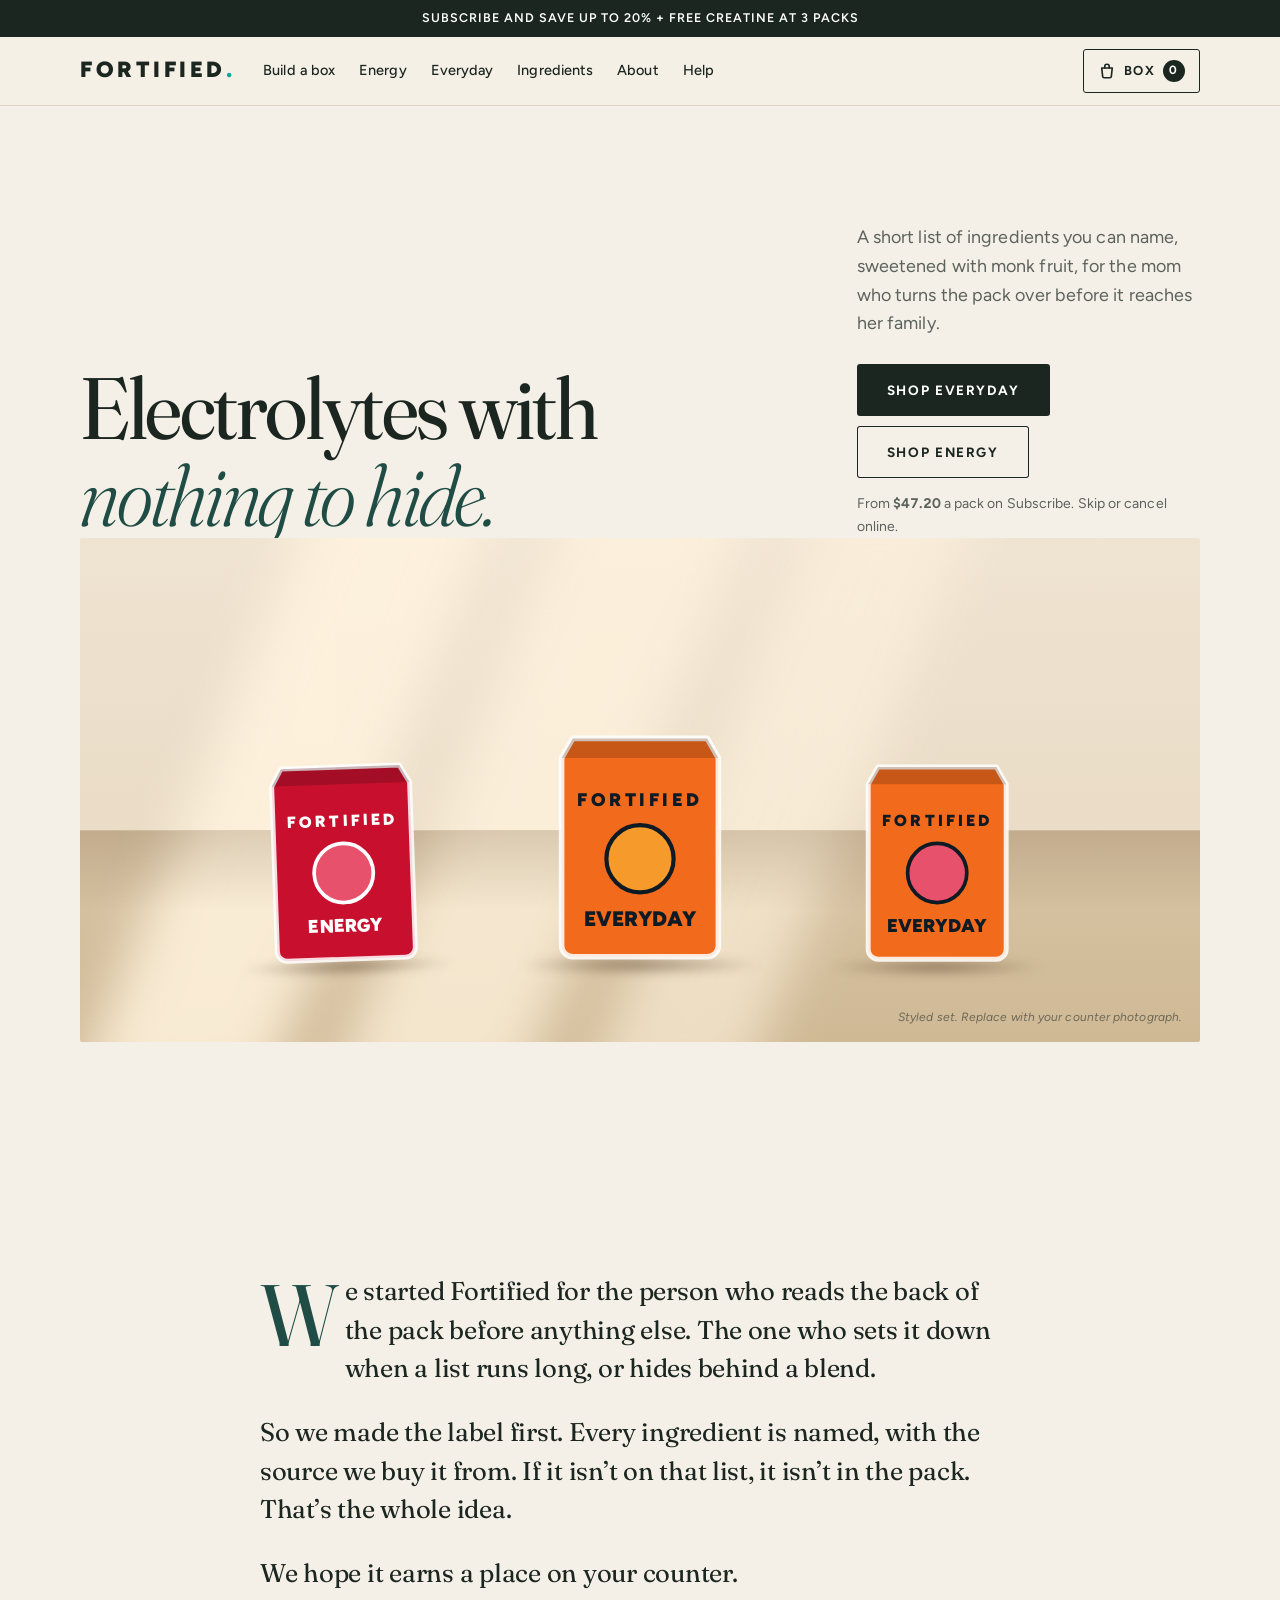
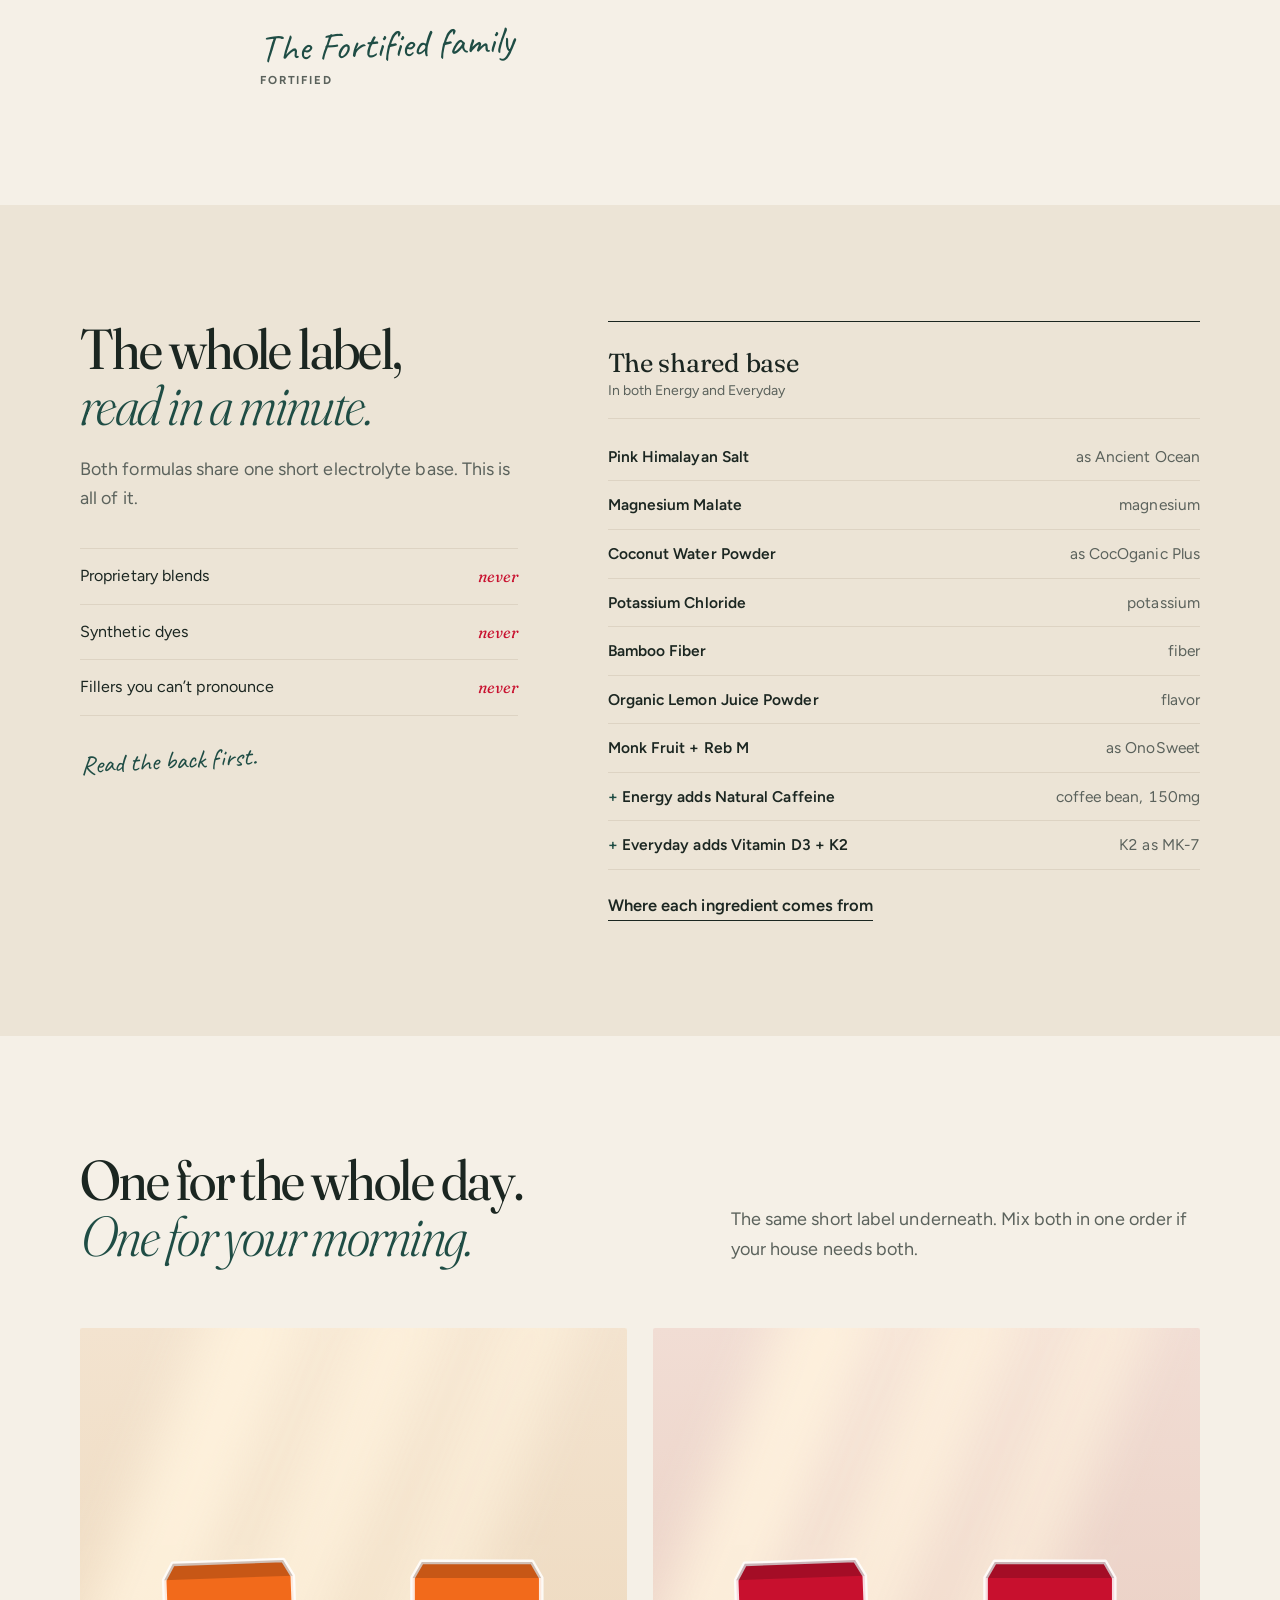
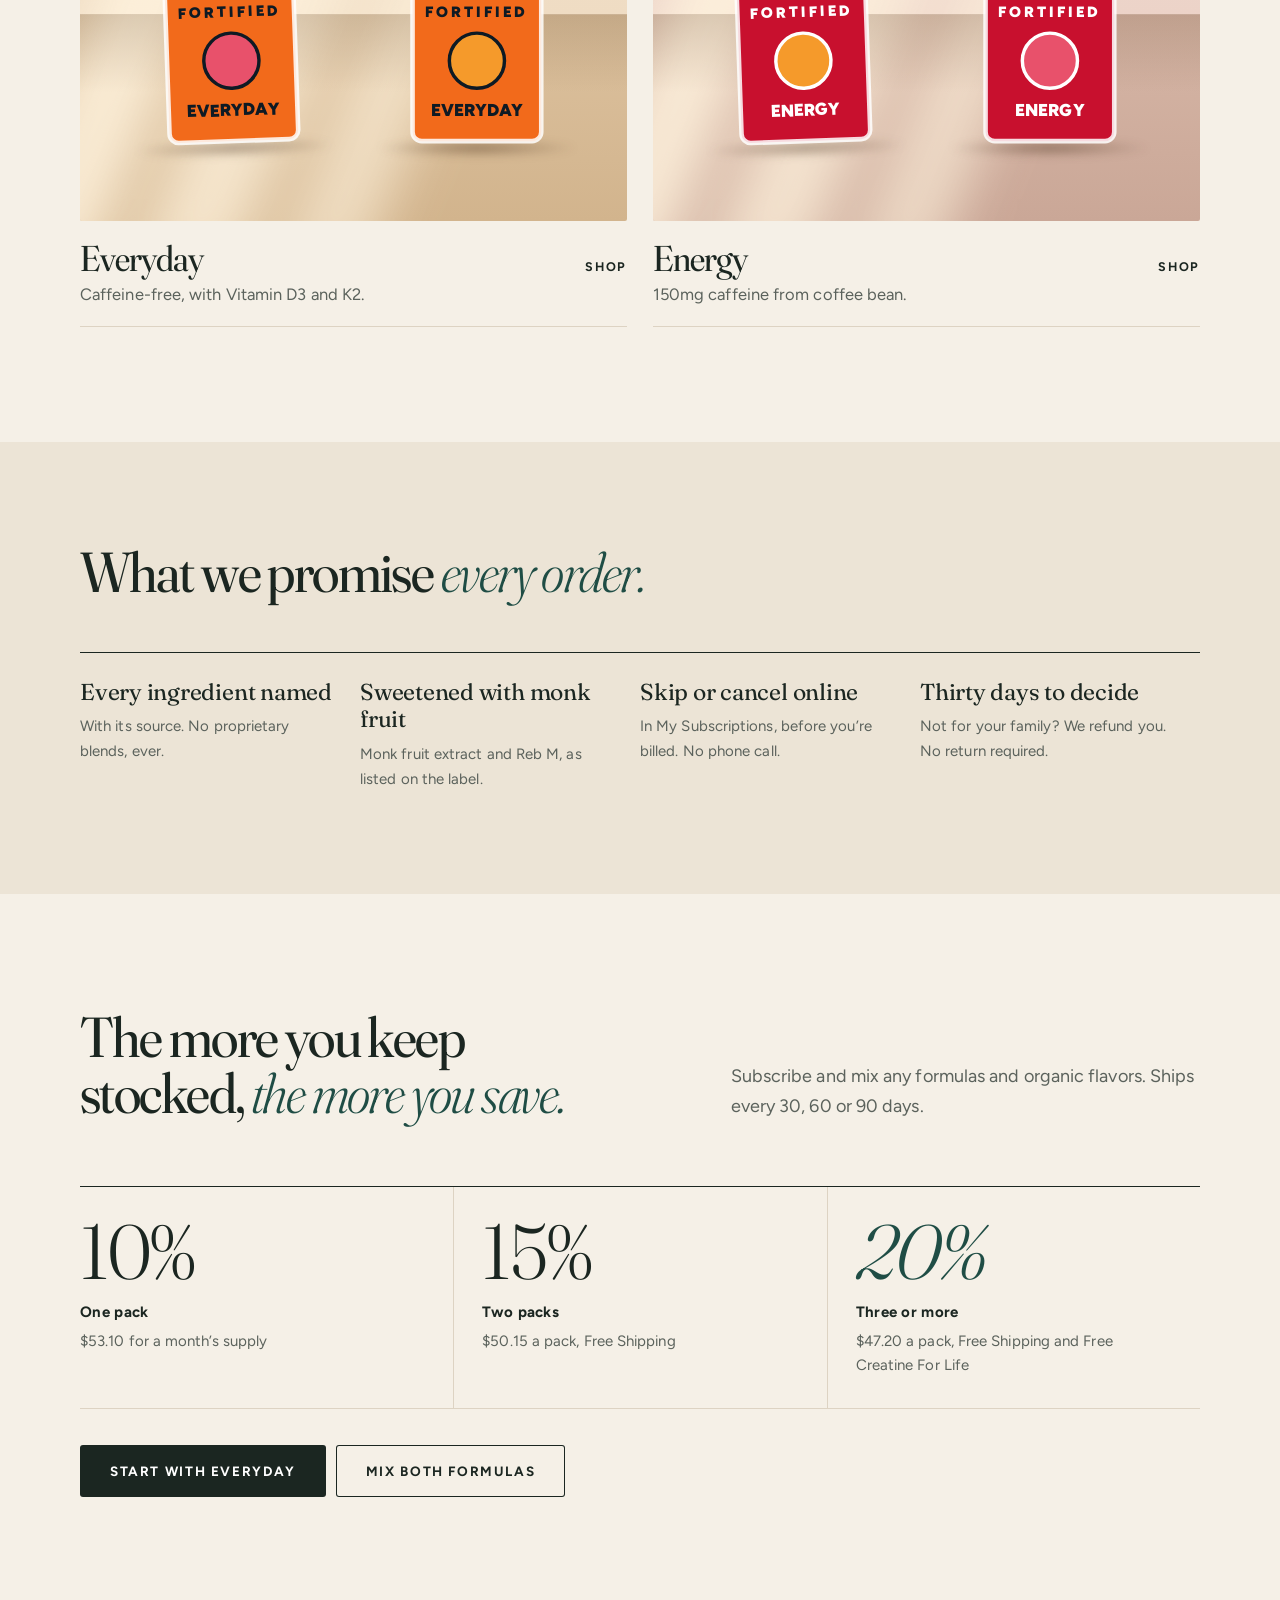
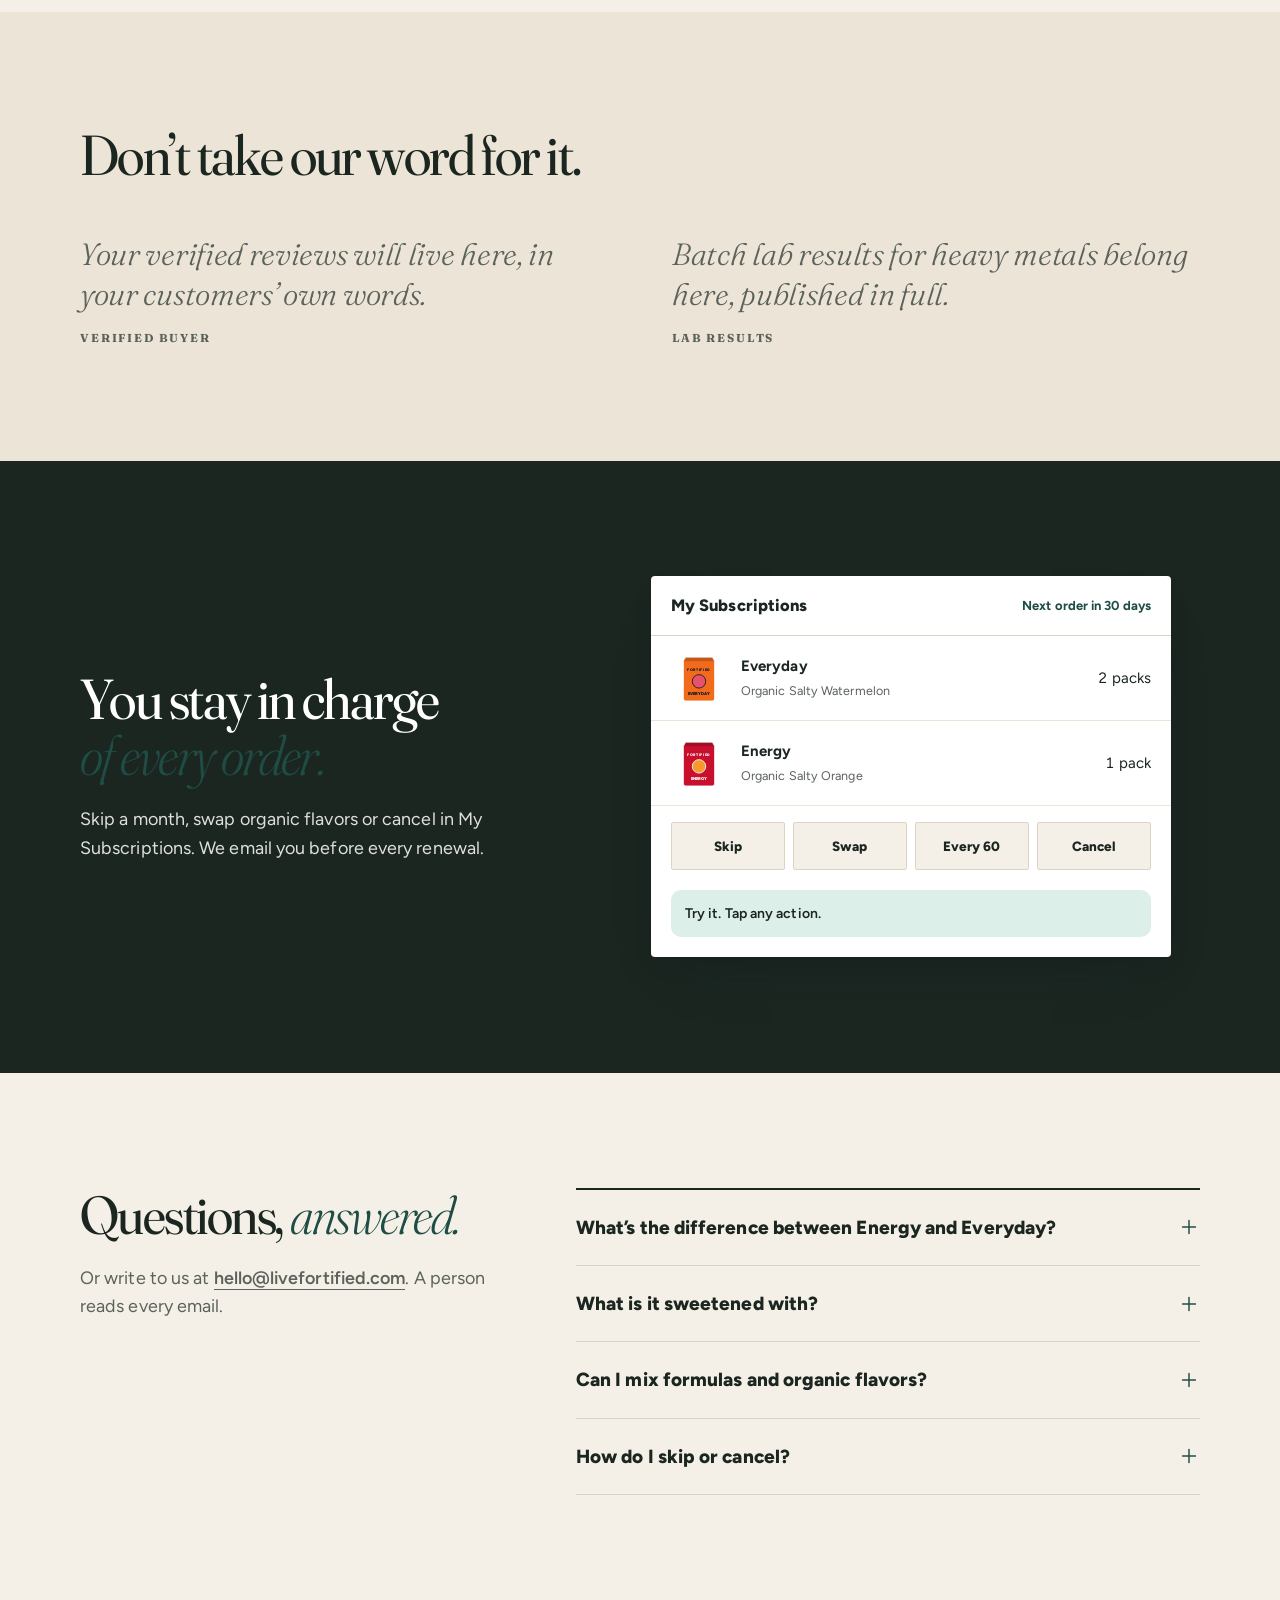
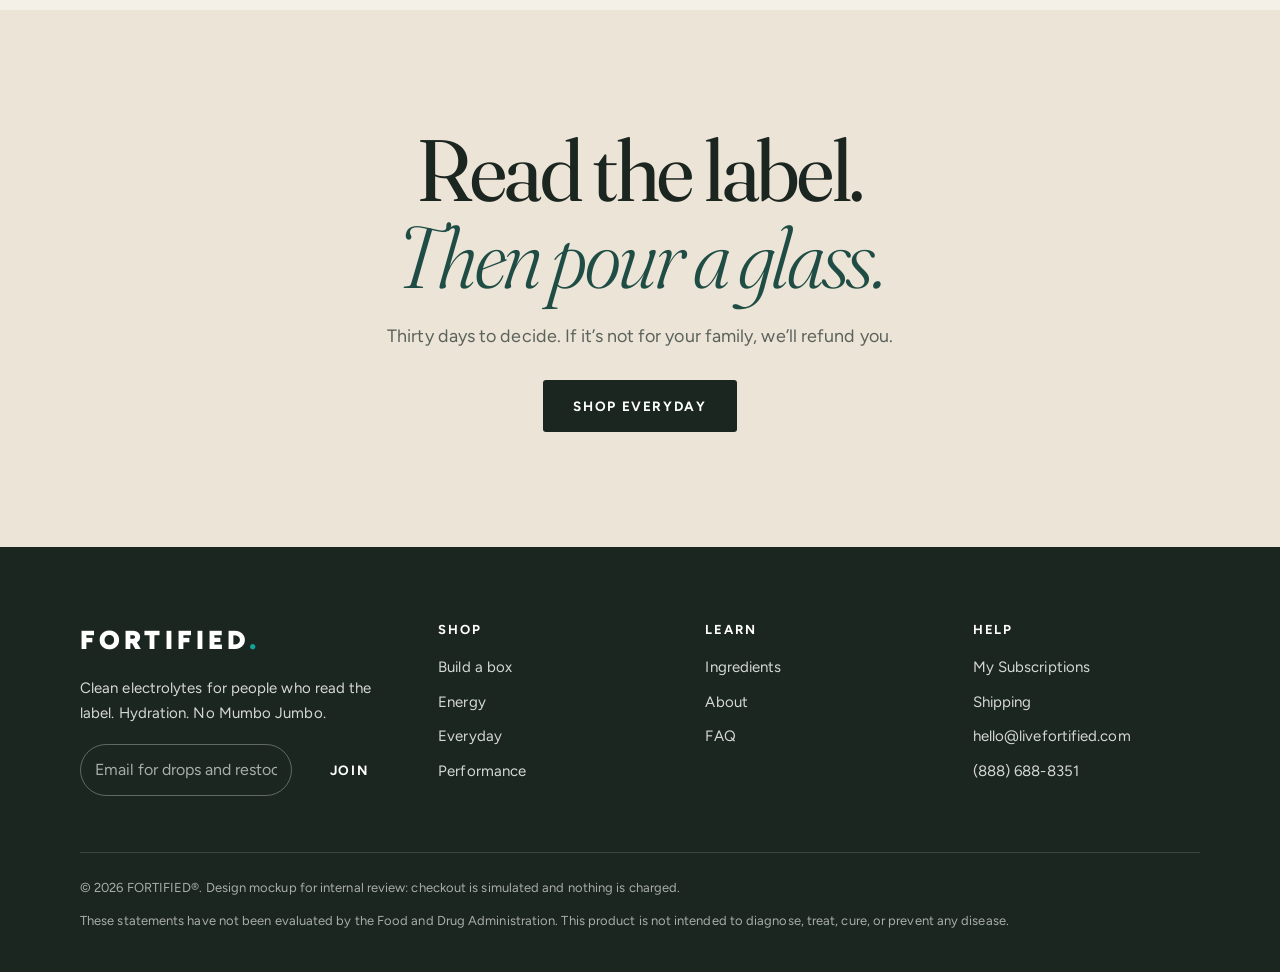
==== commit 8a8e7413: "Premium, personal pass on the MAHA theme - Restraint: hairlines instead of cards, square tracked but" ====
--- a/mockups/site/index.html
+++ b/mockups/site/index.html
@@ -5,63 +5,73 @@
 <meta name="viewport" content="width=device-width, initial-scale=1, viewport-fit=cover">
 <meta name="page-type" content="product">
 <meta name="site-kind" content="other">
-<meta name="theme-color" content="#f7f1e7">
+<meta name="theme-color" content="#f5f0e7">
 <title>Fortified | Electrolytes with nothing to hide</title>
 <meta name="description" content="Electrolytes for families who read every label. Every ingredient named, sweetened with monk fruit, in Organic Salty Watermelon and Organic Salty Orange. Subscribe and save up to 20%.">
 <link rel="preconnect" href="https://fonts.googleapis.com">
 <link rel="preconnect" href="https://fonts.gstatic.com" crossorigin>
-<link href="https://fonts.googleapis.com/css2?family=Fraunces:opsz,wght,SOFT@9..144,500..700,0..100&family=Figtree:wght@400;500;600;700;800;900&display=swap" rel="stylesheet">
+<link href="https://fonts.googleapis.com/css2?family=Fraunces:ital,opsz,wght,SOFT@0,9..144,300..700,0..100;1,9..144,300..700,0..100&family=Caveat:wght@500&family=Figtree:wght@400;500;600;700;800;900&display=swap" rel="stylesheet">
 <link rel="stylesheet" href="site.css">
 </head>
 <body>
 <div data-head></div>
 
 <main>
-  <!-- Hero: calm, warm, the product in a golden-hour kitchen -->
-  <section class="h-hero" aria-labelledby="hero-h">
-    <div class="wrap h-hero__grid">
-      <div class="h-hero__copy">
+  <!-- Hero: one sentence, then the product on a counter in window light -->
+  <section class="p-hero" aria-labelledby="hero-h">
+    <div class="wrap">
+      <div class="p-hero__top">
         <h1 id="hero-h" class="display d1" data-enter>Electrolytes with <em>nothing to hide.</em></h1>
-        <p class="lede" data-enter style="--d:100ms">Every ingredient named, with where it comes from. Sweetened with monk fruit. Made for the mom who reads the back of the pack before anything reaches her family.</p>
-        <div class="h-hero__actions" data-enter style="--d:180ms">
-          <a class="btn btn--money" href="product.html?f=everyday">Shop Everyday</a>
-          <a class="btn btn--ghost" href="product.html?f=energy">Shop Energy</a>
-        </div>
-        <p class="h-hero__note" data-enter style="--d:240ms">From <b class="num">$47.20</b> a pack when you subscribe to 3. Skip or cancel online anytime.</p>
-      </div>
-      <figure class="photo h-hero__photo" data-enter style="--d:120ms">
-        <div class="h-hero__packs">
-          <div class="pack" data-pack="everyday|watermelon" data-eager></div>
-          <div class="pack" data-pack="energy|orange" data-eager></div>
-        </div>
-        <!-- Client photo slot: golden-hour kitchen counter, a glass of water, both packs, a child's hand reaching in. Replace this gradient. -->
-        <figcaption class="photo__note">Photo slot: golden-hour kitchen counter with both packs</figcaption>
+        <div class="p-hero__aside" data-enter style="--d:120ms">
+          <p class="lede">A short list of ingredients you can name, sweetened with monk fruit, for the mom who turns the pack over before it reaches her family.</p>
+          <div class="p-hero__actions">
+            <a class="btn btn--money" href="product.html?f=everyday">Shop Everyday</a>
+            <a class="btn btn--ghost" href="product.html?f=energy">Shop Energy</a>
+          </div>
+          <p class="p-hero__note">From <b class="num">$47.20</b> a pack on Subscribe. Skip or cancel online.</p>
+        </div>
+      </div>
+      <figure class="set p-hero__set" data-enter style="--d:200ms" aria-label="Fortified Everyday and Energy packs on a kitchen counter">
+        <div class="set__packs">
+          <div class="set__pack"><div class="pack" data-pack="energy|watermelon" data-eager></div></div>
+          <div class="set__pack"><div class="pack" data-pack="everyday|orange" data-eager></div></div>
+          <div class="set__pack"><div class="pack" data-pack="everyday|watermelon" data-eager></div></div>
+        </div>
+        <!-- Client photo slot: replace this styled set with a photograph of the packs on a real kitchen counter in late-afternoon light. -->
+        <figcaption class="set__note">Styled set. Replace with your counter photograph.</figcaption>
       </figure>
     </div>
   </section>
 
-  <!-- Trust row -->
-  <div class="trust" aria-label="What you can count on">
-    <ul>
-      <li><svg viewBox="0 0 24 24" fill="none" stroke="currentColor" stroke-width="1.8" stroke-linecap="round" stroke-linejoin="round" aria-hidden="true"><path d="M7 3h10v18H7z"/><path d="M10 8h4M10 12h4M10 16h2"/></svg><div>Every ingredient named<span>No proprietary blends</span></div></li>
-      <li><svg viewBox="0 0 24 24" fill="none" stroke="currentColor" stroke-width="1.8" stroke-linecap="round" stroke-linejoin="round" aria-hidden="true"><path d="M5 19c0-8 5-13 14-14 0 9-5 14-13 14M5 19l7-7"/></svg><div>No synthetic dyes<span>Check the label yourself</span></div></li>
-      <li><svg viewBox="0 0 24 24" fill="none" stroke="currentColor" stroke-width="1.8" stroke-linecap="round" stroke-linejoin="round" aria-hidden="true"><circle cx="12" cy="12" r="8"/><path d="M12 8v8M8 12h8"/></svg><div>Sweetened with monk fruit<span>Plus Reb M (as OnoSweet)</span></div></li>
-      <li><svg viewBox="0 0 24 24" fill="none" stroke="currentColor" stroke-width="1.8" stroke-linecap="round" stroke-linejoin="round" aria-hidden="true"><path d="M12 3l7 3v6c0 4.5-3 7.8-7 9-4-1.2-7-4.5-7-9V6z"/><path d="M8.5 12l2.5 2.5 4.5-5"/></svg><div>30-day money-back<span>No return required</span></div></li>
-    </ul>
-  </div>
-
-  <!-- The label, read in twenty seconds -->
-  <section class="sec" aria-labelledby="label-h">
-    <div class="wrap label-sec">
+  <!-- A letter, early: the personal center of the page -->
+  <section class="sec" aria-labelledby="letter-h">
+    <div class="wrap">
+      <article class="letter">
+        <h2 id="letter-h" class="sr">A note from Fortified</h2>
+        <div class="letter__body">
+          <p>We started Fortified for the person who reads the back of the pack before anything else. The one who sets it down when a list runs long, or hides behind a blend.</p>
+          <p>So we made the label first. Every ingredient is named, with the source we buy it from. If it isn&rsquo;t on that list, it isn&rsquo;t in the pack. That&rsquo;s the whole idea.</p>
+          <p>We hope it earns a place on your counter.</p>
+        </div>
+        <!-- Swap in the founder's own name and words when ready. -->
+        <span class="letter__sign">The Fortified family</span>
+        <span class="letter__role small-label">Fortified</span>
+      </article>
+    </div>
+  </section>
+
+  <!-- The label -->
+  <section class="sec sec--paper2" aria-labelledby="label-h">
+    <div class="wrap p-label">
       <div>
-        <h2 id="label-h" class="display d2">Read the whole label in twenty seconds.</h2>
-        <p class="lede">Both formulas share one short electrolyte base. Here it is, ingredient by ingredient, with the source we buy.</p>
-        <ul class="never" aria-label="Never in our packs">
-          <li><svg viewBox="0 0 24 24" fill="none" stroke="currentColor" stroke-width="2" stroke-linecap="round" aria-hidden="true"><circle cx="12" cy="12" r="9"/><path d="M9 9l6 6M15 9l-6 6"/></svg><div>No proprietary blends<small>Every amount comes from the Supplement Facts panel.</small></div></li>
-          <li><svg viewBox="0 0 24 24" fill="none" stroke="currentColor" stroke-width="2" stroke-linecap="round" aria-hidden="true"><circle cx="12" cy="12" r="9"/><path d="M9 9l6 6M15 9l-6 6"/></svg><div>No synthetic dyes<small>Nothing on our label is a color additive.</small></div></li>
-          <li><svg viewBox="0 0 24 24" fill="none" stroke="currentColor" stroke-width="2" stroke-linecap="round" aria-hidden="true"><circle cx="12" cy="12" r="9"/><path d="M9 9l6 6M15 9l-6 6"/></svg><div>No fillers you can&rsquo;t pronounce<small>If it&rsquo;s in the pack, it&rsquo;s on this list.</small></div></li>
+        <h2 id="label-h" class="display d2">The whole label, <em>read in a minute.</em></h2>
+        <p class="lede">Both formulas share one short electrolyte base. This is all of it.</p>
+        <ul class="p-never" aria-label="Never in our packs">
+          <li><span>Proprietary blends</span><span>never</span></li>
+          <li><span>Synthetic dyes</span><span>never</span></li>
+          <li><span>Fillers you can&rsquo;t pronounce</span><span>never</span></li>
         </ul>
-        <a class="link" href="ingredients.html" style="display:inline-block;margin-top:28px">See where each ingredient comes from</a>
+        <span class="p-handnote">Read the back first.</span>
       </div>
       <div class="sheet-wrap">
         <div class="sheet">
@@ -74,63 +84,68 @@
             <li class="item"><span class="item__name">Bamboo Fiber</span><span class="item__lead"></span><span class="item__val">fiber</span></li>
             <li class="item"><span class="item__name">Organic Lemon Juice Powder</span><span class="item__lead"></span><span class="item__val">flavor</span></li>
             <li class="item"><span class="item__name">Monk Fruit + Reb M</span><span class="item__lead"></span><span class="item__val">as OnoSweet</span></li>
+            <li class="item item--add"><span class="item__name">Energy adds Natural Caffeine</span><span class="item__lead"></span><span class="item__val">coffee bean, 150mg</span></li>
+            <li class="item item--add"><span class="item__name">Everyday adds Vitamin D3 + K2</span><span class="item__lead"></span><span class="item__val">K2 as MK-7</span></li>
           </ul>
-          <div class="totals"><div class="total-row"><span>Energy adds</span><span>150mg caffeine from coffee bean</span></div><div class="total-row"><span>Everyday adds</span><span>Vitamin D3 and K2, no caffeine</span></div></div>
+          <a class="link" href="ingredients.html" style="display:inline-block;margin-top:22px">Where each ingredient comes from</a>
         </div>
       </div>
     </div>
   </section>
 
   <!-- Two formulas -->
-  <section class="sec sec--paper2" aria-labelledby="fx-h">
-    <div class="wrap">
-      <div class="sec-head"><h2 id="fx-h" class="display d2">One for your morning. One for the whole day.</h2><p>Same short label underneath. Pick the one that fits, or mix both in one order.</p></div>
-      <div class="formulas">
-        <a class="formula field--everyday" href="product.html?f=everyday">
-          <div><span class="tag">Caffeine-free</span><h3 class="display d3">Everyday</h3><p>Electrolytes with Vitamin D3 and K2 for any hour, no caffeine.</p><span class="formula__go">Shop Everyday <svg viewBox="0 0 24 24" fill="none" stroke="currentColor" stroke-width="2" stroke-linecap="round" stroke-linejoin="round" aria-hidden="true"><path d="M4 12h15M13 6l6 6-6 6"/></svg></span></div>
-          <div class="pack pack--bare" data-pack="everyday|orange"></div>
+  <section class="sec" aria-labelledby="fx-h">
+    <div class="wrap">
+      <div class="sec-head"><h2 id="fx-h" class="display d2">One for the whole day. <em>One for your morning.</em></h2><p>The same short label underneath. Mix both in one order if your house needs both.</p></div>
+      <div class="p-formulas">
+        <a class="p-formula" href="product.html?f=everyday">
+          <div class="set set--everyday"><div class="set__packs"><div class="set__pack"><div class="pack" data-pack="everyday|watermelon"></div></div><div class="set__pack"><div class="pack" data-pack="everyday|orange"></div></div></div></div>
+          <div class="p-formula__text"><div><h3 class="display d3">Everyday</h3><p>Caffeine-free, with Vitamin D3 and K2.</p></div><span class="p-formula__go">Shop</span></div>
         </a>
-        <a class="formula field--energy" href="product.html?f=energy">
-          <div><span class="tag">150mg caffeine</span><h3 class="display d3">Energy</h3><p>Natural caffeine from coffee bean with a higher-sodium base, for your morning.</p><span class="formula__go">Shop Energy <svg viewBox="0 0 24 24" fill="none" stroke="currentColor" stroke-width="2" stroke-linecap="round" stroke-linejoin="round" aria-hidden="true"><path d="M4 12h15M13 6l6 6-6 6"/></svg></span></div>
-          <div class="pack pack--bare" data-pack="energy|watermelon"></div>
+        <a class="p-formula" href="product.html?f=energy">
+          <div class="set set--energy"><div class="set__packs"><div class="set__pack"><div class="pack" data-pack="energy|orange"></div></div><div class="set__pack"><div class="pack" data-pack="energy|watermelon"></div></div></div></div>
+          <div class="p-formula__text"><div><h3 class="display d3">Energy</h3><p>150mg caffeine from coffee bean.</p></div><span class="p-formula__go">Shop</span></div>
         </a>
       </div>
     </div>
   </section>
 
-  <!-- Proof from other moms -->
-  <section class="sec" aria-labelledby="proof-h">
-    <div class="wrap">
-      <div class="sec-head"><h2 id="proof-h" class="display d2">From moms who read labels too.</h2><p>Real reviews from verified buyers, with their photos. Nothing here is written by us.</p></div>
-      <div class="proof">
-        <div class="slot"><div><b>Verified review</b>Photo, first name, how she uses it. From your reviews app.</div></div>
-        <div class="slot"><div><b>Verified review</b>Pull the reviews that mention the label or taste.</div></div>
-        <div class="slot"><div><b>Verified review</b>Show the star average here once you have it.</div></div>
-      </div>
-    </div>
-  </section>
-
-  <!-- Testing: the trust signal this category runs on -->
-  <section class="sec sec--paper2" aria-labelledby="lab-h">
-    <div class="wrap lab">
-      <div>
-        <h2 id="lab-h" class="display d2">See the lab results, batch by batch.</h2>
-        <p class="lede">Salts can carry heavy metals, so careful parents ask. Publish third-party results for every batch here and link them from each pack.</p>
-      </div>
-      <div class="slot"><div><b>Lab results slot</b>Batch number, test date, lab name, and results for lead, arsenic, cadmium and mercury. Only publish real reports.</div></div>
+  <!-- Promise -->
+  <section class="sec sec--paper2" aria-labelledby="pr-h" style="padding-top:clamp(72px,8vw,120px);padding-bottom:clamp(72px,8vw,120px)">
+    <div class="wrap">
+      <h2 id="pr-h" class="display d2" style="margin-bottom:clamp(32px,4vw,56px)">What we promise <em>every order.</em></h2>
+      <div class="p-promise">
+        <div><h3>Every ingredient named</h3><p>With its source. No proprietary blends, ever.</p></div>
+        <div><h3>Sweetened with monk fruit</h3><p>Monk fruit extract and Reb M, as listed on the label.</p></div>
+        <div><h3>Skip or cancel online</h3><p>In My Subscriptions, before you&rsquo;re billed. No phone call.</p></div>
+        <div><h3>Thirty days to decide</h3><p>Not for your family? We refund you. No return required.</p></div>
+      </div>
     </div>
   </section>
 
   <!-- Subscribe tiers -->
   <section class="sec" aria-labelledby="save-h">
     <div class="wrap">
-      <div class="sec-head"><h2 id="save-h" class="display d2">Subscribe, and it gets kinder to your budget.</h2><p>Mix formulas and organic flavors. Ships every 30, 60 or 90 days. Skip or cancel online, no phone call.</p></div>
-      <div class="save-tiers">
-        <div class="save-tier"><div class="save-tier__pct num">10%</div><b>1 pack</b><p>$53.10 a month&rsquo;s supply</p></div>
-        <div class="save-tier"><div class="save-tier__pct num">15%</div><b>2 packs</b><p>Free Shipping, $50.15 a pack</p></div>
-        <div class="save-tier save-tier--best"><div class="save-tier__pct num">20%</div><b>3 packs or more</b><p>Free Shipping and Free Creatine For Life, $47.20 a pack</p></div>
-      </div>
-      <div style="margin-top:32px;display:flex;flex-wrap:wrap;gap:12px"><a class="btn btn--money" href="product.html?f=everyday">Start with Everyday</a><a class="btn btn--ghost" href="shop.html">Mix both formulas</a></div>
+      <div class="sec-head"><h2 id="save-h" class="display d2">The more you keep stocked, <em>the more you save.</em></h2><p>Subscribe and mix any formulas and organic flavors. Ships every 30, 60 or 90 days.</p></div>
+      <div class="p-tiers">
+        <div><div class="p-tiers__pct num">10%</div><b>One pack</b><p>$53.10 for a month&rsquo;s supply</p></div>
+        <div><div class="p-tiers__pct num">15%</div><b>Two packs</b><p>$50.15 a pack, Free Shipping</p></div>
+        <div class="is-best"><div class="p-tiers__pct num">20%</div><b>Three or more</b><p>$47.20 a pack, Free Shipping and Free Creatine For Life</p></div>
+      </div>
+      <div style="margin-top:36px;display:flex;flex-wrap:wrap;gap:10px"><a class="btn btn--money" href="product.html?f=everyday">Start with Everyday</a><a class="btn btn--ghost" href="shop.html">Mix both formulas</a></div>
+    </div>
+  </section>
+
+  <!-- Proof, quietly: reviews and lab results -->
+  <section class="sec sec--paper2" aria-labelledby="proof-h">
+    <div class="wrap">
+      <h2 id="proof-h" class="display d2" style="margin-bottom:clamp(32px,4vw,56px)">Don&rsquo;t take our word for it.</h2>
+      <div class="p-proof">
+        <!-- Replace with a verified review from your reviews app. -->
+        <blockquote>Your verified reviews will live here, in your customers&rsquo; own words.<cite class="small-label">Verified buyer</cite></blockquote>
+        <!-- Replace with per-batch third-party heavy metal results when available. -->
+        <blockquote>Batch lab results for heavy metals belong here, published in full.<cite class="small-label">Lab results</cite></blockquote>
+      </div>
     </div>
   </section>
 
@@ -138,8 +153,8 @@
   <section class="sec on-dark" aria-labelledby="ctrl-h">
     <div class="wrap control-grid">
       <div>
-        <h2 id="ctrl-h" class="display d2">You stay in charge of every order.</h2>
-        <p class="lede">Skip a month, swap organic flavors, or cancel in My Subscriptions. We email you before every renewal.</p>
+        <h2 id="ctrl-h" class="display d2">You stay in charge <em>of every order.</em></h2>
+        <p class="lede">Skip a month, swap organic flavors or cancel in My Subscriptions. We email you before every renewal.</p>
       </div>
       <div class="ui" data-sub-ui aria-label="Example of the My Subscriptions screen">
         <div class="ui__top">My Subscriptions <span>Next order in 30 days</span></div>
@@ -156,40 +171,25 @@
     </div>
   </section>
 
-  <!-- Founder -->
-  <section class="sec" aria-labelledby="fd-h">
-    <div class="wrap founder">
-      <figure class="photo"><figcaption class="photo__note">Photo slot: founder at home, natural light</figcaption></figure>
-      <div>
-        <h2 id="fd-h" class="sr">A note from our founder</h2>
-        <p class="quote">&ldquo;Founder note goes here, in their own words: why Fortified exists and why the label comes first.&rdquo;</p>
-        <p class="lede">Placeholder until the real story is written. Keep it short, personal and specific.</p>
-        <a class="link" href="about.html" style="display:inline-block;margin-top:20px">Read our story</a>
-      </div>
-    </div>
-  </section>
-
   <!-- FAQ -->
-  <section class="sec sec--paper2" aria-labelledby="faq-h">
+  <section class="sec" aria-labelledby="faq-h">
     <div class="wrap faq-layout">
-      <div><h2 id="faq-h" class="display d2">Questions moms ask us.</h2><p class="lede">More in <a class="link" href="help.html">Help</a>, or email <a class="link" href="mailto:hello@livefortified.com">hello@livefortified.com</a>.</p></div>
+      <div><h2 id="faq-h" class="display d2">Questions, <em>answered.</em></h2><p class="lede">Or write to us at <a class="link" href="mailto:hello@livefortified.com">hello@livefortified.com</a>. A person reads every email.</p></div>
       <div class="faq">
-        <details><summary>What&rsquo;s the difference between Energy and Everyday?<svg viewBox="0 0 24 24" fill="none" stroke="currentColor" stroke-width="2.4" stroke-linecap="round" aria-hidden="true"><path d="M12 5v14M5 12h14"/></svg></summary><p>Both share the same electrolyte base. Energy is a higher-sodium formula with 150mg natural caffeine from coffee bean. Everyday is caffeine-free and adds Vitamin D3 and Vitamin K2.</p></details>
-        <details><summary>What is it sweetened with?<svg viewBox="0 0 24 24" fill="none" stroke="currentColor" stroke-width="2.4" stroke-linecap="round" aria-hidden="true"><path d="M12 5v14M5 12h14"/></svg></summary><p>Monk fruit extract and Reb M (as OnoSweet). Every ingredient is listed on the <a class="link" href="ingredients.html">Ingredients</a> page.</p></details>
-        <details><summary>Can I mix formulas and organic flavors?<svg viewBox="0 0 24 24" fill="none" stroke="currentColor" stroke-width="2.4" stroke-linecap="round" aria-hidden="true"><path d="M12 5v14M5 12h14"/></svg></summary><p>Yes. Mix Energy and Everyday in Organic Salty Orange and Organic Salty Watermelon. Your Subscribe savings count every pack in the order.</p></details>
-        <details><summary>How do I skip or cancel?<svg viewBox="0 0 24 24" fill="none" stroke="currentColor" stroke-width="2.4" stroke-linecap="round" aria-hidden="true"><path d="M12 5v14M5 12h14"/></svg></summary><p>Log in at livefortified.com and open My Subscriptions. Skip, swap, change quantity or cancel before your next billing date. No calls or emails required.</p></details>
+        <details><summary>What&rsquo;s the difference between Energy and Everyday?<svg viewBox="0 0 24 24" fill="none" stroke="currentColor" stroke-width="1.6" stroke-linecap="round" aria-hidden="true"><path d="M12 5v14M5 12h14"/></svg></summary><p>Both share the same electrolyte base. Energy is a higher-sodium formula with 150mg natural caffeine from coffee bean. Everyday is caffeine-free and adds Vitamin D3 and Vitamin K2.</p></details>
+        <details><summary>What is it sweetened with?<svg viewBox="0 0 24 24" fill="none" stroke="currentColor" stroke-width="1.6" stroke-linecap="round" aria-hidden="true"><path d="M12 5v14M5 12h14"/></svg></summary><p>Monk fruit extract and Reb M (as OnoSweet). Every ingredient is listed on the <a class="link" href="ingredients.html">Ingredients</a> page.</p></details>
+        <details><summary>Can I mix formulas and organic flavors?<svg viewBox="0 0 24 24" fill="none" stroke="currentColor" stroke-width="1.6" stroke-linecap="round" aria-hidden="true"><path d="M12 5v14M5 12h14"/></svg></summary><p>Yes. Mix Energy and Everyday in Organic Salty Orange and Organic Salty Watermelon. Your Subscribe savings count every pack in the order.</p></details>
+        <details><summary>How do I skip or cancel?<svg viewBox="0 0 24 24" fill="none" stroke="currentColor" stroke-width="1.6" stroke-linecap="round" aria-hidden="true"><path d="M12 5v14M5 12h14"/></svg></summary><p>Log in at livefortified.com and open My Subscriptions. Skip, swap, change quantity or cancel before your next billing date. No calls or emails required.</p></details>
       </div>
     </div>
   </section>
 
   <!-- Closing -->
-  <section class="sec" aria-labelledby="close-h">
-    <div class="wrap">
-      <div class="closing-card">
-        <h2 id="close-h" class="display d2">Read the label. Then pour a glass.</h2>
-        <p class="lede">Try it for 30 days. If it&rsquo;s not for your family, we&rsquo;ll refund you.</p>
-        <a class="btn" href="product.html?f=everyday">Shop Everyday</a>
-      </div>
+  <section class="sec sec--paper2 p-close" aria-labelledby="close-h">
+    <div class="wrap">
+      <h2 id="close-h" class="display d1">Read the label. <em>Then pour a glass.</em></h2>
+      <p class="lede">Thirty days to decide. If it&rsquo;s not for your family, we&rsquo;ll refund you.</p>
+      <a class="btn btn--money" href="product.html?f=everyday">Shop Everyday</a>
     </div>
   </section>
 </main>
--- a/mockups/site/site.css
+++ b/mockups/site/site.css
@@ -846,3 +846,196 @@
 .pd-proof .stars { display: inline-flex; gap: 1px; }
 .photo { margin: 0; width: 100%; }
 .label-sec .total-row { gap: 16px; } .label-sec .total-row span:last-child { text-align: right; }
+
+/* ======================================================================
+   PREMIUM LAYER (2026-11-12): restraint, editorial type, personal voice.
+   Sits on top of the kitchen-table theme. Behavior unchanged.
+   ====================================================================== */
+:root {
+  --paper: #f5f0e7;
+  --paper-2: #ece4d6;
+  --card: #fbf8f2;
+  --ink: #1b2621;
+  --ink-2: #5b625c;
+  --rule: #ddd3c3;
+  --evergreen: #1f4d45;
+  --teal-ink: #1f4d45;
+  --hand: "Caveat", "Bradley Hand", cursive;
+}
+body { font-size: 16.5px; line-height: 1.65; letter-spacing: .005em; }
+.wrap { max-width: 1200px; }
+
+/* Type: lighter, larger, quieter */
+.display { font-weight: 400; letter-spacing: -.028em; line-height: 1.0; font-variation-settings: "SOFT" 30, "WONK" 0, "opsz" 144; }
+.display em { font-style: italic; font-weight: 300; color: var(--evergreen); }
+.d1 { font-size: clamp(46px, 6.8vw, 104px); }
+.d2 { font-size: clamp(34px, 4.4vw, 62px); }
+.d3 { font-size: clamp(28px, 2.8vw, 40px); }
+.lede { font-size: clamp(17px, 1.4vw, 19.5px); line-height: 1.6; }
+.small-label { font-size: 11.5px; font-weight: 700; letter-spacing: .16em; text-transform: uppercase; color: var(--ink-2); }
+
+/* Buttons: square, tracked, quiet */
+.btn { border-radius: 3px; min-height: 52px; padding: 0 30px; font-size: 13.5px; font-weight: 700; letter-spacing: .12em; text-transform: uppercase; }
+.btn--money { --bg: var(--ink); --fg: #fff; }
+.btn--money:hover { --bg: #000; }
+.btn:hover { box-shadow: none; }
+.btn--ghost { box-shadow: inset 0 0 0 1px currentColor; }
+.link { font-weight: 600; background-size: 100% 1px; }
+
+/* Header: thinner, calmer */
+.bar { background: var(--ink); font-size: 12.5px; letter-spacing: .08em; text-transform: uppercase; font-weight: 600; padding: 8px 16px; }
+.site-head { background: rgba(245,240,231,.96); }
+.nav a { font-size: 14.5px; font-weight: 500; }
+.cart-btn { border-radius: 3px; border-width: 1px; font-size: 13px; letter-spacing: .1em; text-transform: uppercase; }
+.cart-count { background: var(--ink); }
+
+/* Surfaces: hairlines over boxes */
+.sheet { background: transparent; border: 0; border-top: 1px solid var(--ink); border-radius: 0; padding: 22px 0 0; }
+.sheet-wrap .sheet { box-shadow: none; }
+.sheet__head { border-bottom: 1px solid var(--rule); }
+.sheet__title { font-weight: 400; font-size: 26px; }
+.item { padding: 11px 0; border-bottom: 1px solid var(--rule); font-size: 15.5px; }
+.item__lead { border: 0; }
+.item__name { font-weight: 600; }
+.totals { border-top: 0; }
+.seg, .stepper { border-radius: 3px; }
+.seg button, .stepper button { border-radius: 2px; }
+.tag { border-radius: 2px; border-width: 1px; font-size: 11.5px; letter-spacing: .14em; text-transform: uppercase; padding: 6px 10px; }
+.slot { border: 1px solid var(--rule); border-radius: 2px; background: transparent; }
+.sec { padding: clamp(88px, 11vw, 168px) 0; }
+
+/* ---------------- Home ---------------- */
+.p-hero { padding: clamp(40px, 6vw, 96px) 0 0; }
+.p-hero__top { display: grid; grid-template-columns: minmax(0, 1.35fr) minmax(0, .65fr); gap: 32px 64px; align-items: end; }
+.p-hero__aside .lede { margin: 0; }
+.p-hero__actions { display: flex; flex-wrap: wrap; gap: 10px; margin-top: 26px; }
+.p-hero__note { margin: 14px 0 0; font-size: 14px; color: var(--ink-2); }
+
+/* The still-life set: a counter in window light, packs standing on it */
+.set { position: relative; overflow: hidden; border-radius: 2px; isolation: isolate;
+  background: linear-gradient(180deg, #efe4d2 0%, #eadcc6 58%, #d8c4a5 58.2%, #cfb995 100%); }
+.set::before { content: ""; position: absolute; inset: -10%; z-index: -1; filter: blur(26px); opacity: .9;
+  background: linear-gradient(112deg, transparent 0 22%, rgba(255,243,222,.95) 22% 34%, transparent 34% 38%, rgba(255,243,222,.85) 38% 50%, transparent 50% 54%, rgba(255,243,222,.7) 54% 64%, transparent 64%); }
+.set::after { content: ""; position: absolute; left: 0; right: 0; top: 58%; height: 40%; z-index: -1;
+  background: linear-gradient(180deg, rgba(90,60,30,.18), transparent 40%); }
+.set__packs { position: absolute; left: 0; right: 0; bottom: 12%; display: flex; justify-content: center; align-items: flex-end; gap: 3%; }
+.set__pack { position: relative; width: 22%; }
+.set__pack .pack { background: transparent; }
+.set__pack .pack img { mix-blend-mode: multiply; }
+.set__pack::after { content: ""; position: absolute; left: 6%; right: 6%; bottom: 2%; height: 8%; z-index: -1; border-radius: 50%;
+  background: radial-gradient(closest-side, rgba(60,35,15,.42), transparent); filter: blur(4px); }
+.set__pack:nth-child(1) { transform: rotate(-2deg); }
+.set__pack:nth-child(2) { width: 25%; }
+.set__note { position: absolute; right: 18px; bottom: 14px; font-size: 12px; color: rgba(27,38,33,.55); font-style: italic; }
+.p-hero__set { aspect-ratio: 16 / 7.2; margin-top: clamp(40px, 5vw, 72px); }
+
+/* Letter */
+.letter { max-width: 760px; margin: 0 auto; text-align: left; }
+.letter__body { font-family: var(--serif); font-weight: 400; font-size: clamp(21px, 2vw, 27px); line-height: 1.5; letter-spacing: -.01em; }
+.letter__body p { margin: 0 0 1em; }
+.letter__body p:first-child::first-letter { float: left; font-size: 3.4em; line-height: .86; padding: .06em .08em 0 0; color: var(--evergreen); }
+.letter__sign { font-family: var(--hand); font-size: clamp(32px, 3vw, 42px); color: var(--evergreen); line-height: 1; margin-top: 8px; transform: rotate(-2deg); display: inline-block; }
+.letter__role { display: block; margin-top: 6px; }
+
+/* Label */
+.p-label { display: grid; grid-template-columns: minmax(0, .85fr) minmax(0, 1.15fr); gap: clamp(40px, 7vw, 120px); align-items: start; }
+.p-never { list-style: none; padding: 0; margin: 36px 0 0; border-top: 1px solid var(--rule); }
+.p-never li { display: flex; justify-content: space-between; gap: 16px; padding: 14px 0; border-bottom: 1px solid var(--rule); font-size: 16px; }
+.p-never li span:last-child { font-family: var(--serif); font-style: italic; color: var(--energy); }
+.p-handnote { font-family: var(--hand); font-size: 26px; color: var(--evergreen); transform: rotate(-3deg); display: inline-block; margin-top: 24px; }
+
+/* Formulas */
+.p-formulas { display: grid; grid-template-columns: repeat(2, minmax(0, 1fr)); gap: clamp(16px, 2vw, 28px); }
+.p-formula { display: block; text-decoration: none; color: var(--ink); }
+.p-formula .set { aspect-ratio: 4 / 3.6; }
+.p-formula .set__pack { width: 42%; }
+.p-formula__text { display: flex; justify-content: space-between; align-items: baseline; gap: 16px; padding: 20px 0 0; border-bottom: 1px solid var(--rule); padding-bottom: 18px; }
+.p-formula__text p { margin: 4px 0 0; color: var(--ink-2); }
+.p-formula__go { font-size: 12.5px; font-weight: 700; letter-spacing: .14em; text-transform: uppercase; white-space: nowrap; }
+.p-formula .set { transition: transform .8s var(--ease-out); }
+.p-formula:hover .set__packs { transform: translateY(-4px); }
+.set__packs { transition: transform .6s var(--ease-out); }
+.set--everyday { background: linear-gradient(180deg, #f3e3cf 0%, #efdcc3 58%, #dcc19e 58.2%, #d2b48d 100%); }
+.set--energy { background: linear-gradient(180deg, #f1ddd4 0%, #ecd3c8 58%, #d6b6a6 58.2%, #caa797 100%); }
+
+/* Promise */
+.p-promise { display: grid; grid-template-columns: repeat(4, minmax(0, 1fr)); border-top: 1px solid var(--ink); }
+.p-promise > div { padding: 26px 24px 0 0; }
+.p-promise h3 { font-family: var(--serif); font-weight: 400; font-size: 23px; letter-spacing: -.01em; margin: 0 0 8px; line-height: 1.2; }
+.p-promise p { margin: 0; color: var(--ink-2); font-size: 15px; }
+
+/* Tiers */
+.p-tiers { display: grid; grid-template-columns: repeat(3, minmax(0, 1fr)); border-top: 1px solid var(--ink); border-bottom: 1px solid var(--rule); }
+.p-tiers > div { padding: 30px 28px 30px 0; }
+.p-tiers > div + div { padding-left: 28px; border-left: 1px solid var(--rule); }
+.p-tiers__pct { font-family: var(--serif); font-weight: 300; font-size: clamp(52px, 6vw, 88px); line-height: .9; letter-spacing: -.03em; }
+.p-tiers b { display: block; margin-top: 14px; font-size: 15px; letter-spacing: .02em; }
+.p-tiers p { margin: 4px 0 0; color: var(--ink-2); font-size: 15px; }
+.p-tiers .is-best .p-tiers__pct { color: var(--evergreen); font-style: italic; }
+
+/* Proof */
+.p-proof { display: grid; grid-template-columns: minmax(0, 1fr) minmax(0, 1fr); gap: clamp(28px, 5vw, 80px); }
+.p-proof blockquote { margin: 0; font-family: var(--serif); font-size: clamp(24px, 2.4vw, 32px); line-height: 1.3; letter-spacing: -.01em; color: var(--ink-2); font-style: italic; font-weight: 300; }
+.p-proof cite { display: block; margin-top: 16px; font-style: normal; }
+
+/* Closing */
+.p-close { text-align: center; }
+.p-close .d1 { max-width: 15ch; margin: 0 auto; }
+.p-close .lede { margin: 22px auto 30px; }
+
+/* Dark band */
+.on-dark { background: var(--ink); }
+.ui { border-radius: 4px; }
+.ui__acts button { border-radius: 2px; }
+
+@media (max-width: 1000px) {
+  .p-hero__top, .p-label, .p-proof { grid-template-columns: minmax(0, 1fr); }
+  .p-promise { grid-template-columns: minmax(0, 1fr) minmax(0, 1fr); }
+  .p-promise > div { padding-bottom: 22px; }
+  .p-hero__set { aspect-ratio: 4 / 3; }
+  .p-hero__set .set__pack { width: 34%; }
+  .p-hero__set .set__pack:nth-child(2) { width: 38%; }
+}
+@media (max-width: 640px) {
+  .p-formulas, .p-tiers { grid-template-columns: minmax(0, 1fr); }
+  .p-tiers > div + div { padding-left: 0; border-left: 0; border-top: 1px solid var(--rule); }
+  .p-promise { grid-template-columns: minmax(0, 1fr); }
+  .p-hero__actions .btn { flex: 1 1 100%; }
+  .set__note { left: 14px; right: 14px; text-align: right; }
+}
+
+/* ---------------- Product page, premium ---------------- */
+.pd__stage { background: linear-gradient(180deg, #efe4d2 0%, #eadcc6 62%, #d8c4a5 62.2%, #cfb995 100%); }
+.field--energy.pd__stage { background: linear-gradient(180deg, #f1ddd4 0%, #ecd3c8 62%, #d6b6a6 62.2%, #caa797 100%); }
+.field--everyday.pd__stage { background: linear-gradient(180deg, #f3e3cf 0%, #efdcc3 62%, #dcc19e 62.2%, #d2b48d 100%); }
+.pd__stage::before { content: ""; position: absolute; inset: -10%; filter: blur(26px); opacity: .85; pointer-events: none;
+  background: linear-gradient(112deg, transparent 0 22%, rgba(255,243,222,.95) 22% 34%, transparent 34% 38%, rgba(255,243,222,.85) 38% 50%, transparent 50% 54%, rgba(255,243,222,.7) 54% 64%, transparent 64%); }
+.pd__stage > * { position: relative; }
+.pd__crumbs { position: absolute; }
+.pd__tag { position: absolute; }
+.pd__count { border-radius: 2px; min-width: 44px; height: 36px; font-size: 15px; font-weight: 700; box-shadow: none; background: var(--ink); color: #fff; }
+.field--everyday .pd__count { background: var(--ink); color: #fff; }
+.pd__stackpack figcaption { font-family: var(--serif); font-style: italic; font-weight: 400; font-size: 16px; }
+.pd__buy .d1 { font-weight: 400; font-size: clamp(54px, 6vw, 92px); }
+.tiers__seg { border-radius: 1px; height: 3px; box-shadow: none; background: var(--rule); }
+.tiers__steps li.is-on .tiers__seg { background: var(--ink); }
+.tiers__steps li.is-next .tiers__seg { background: repeating-linear-gradient(90deg, var(--ink) 0 3px, transparent 3px 7px); box-shadow: none; }
+.tiers__steps li.is-on span { color: var(--ink); }
+.tiers__steps b { font-size: 12px; font-weight: 700; letter-spacing: .14em; text-transform: uppercase; color: var(--ink-2); }
+.tiers__steps span { font-family: var(--serif); font-size: 17px; }
+.opt__label { font-size: 11.5px; letter-spacing: .16em; }
+.flavor-row .pack { border-radius: 2px; }
+.stepper.stepper--sm button { width: 36px; height: 36px; box-shadow: inset 0 0 0 1px var(--ink); }
+.flavor-row__name b { font-family: var(--serif); font-weight: 400; font-size: 19px; letter-spacing: -.01em; }
+[data-pp] { border-radius: 3px; }
+.pd-receipt .sheet { background: var(--card); border: 1px solid var(--rule); border-top: 1px solid var(--ink); padding: 20px 22px; }
+.pd-receipt__head b { font-weight: 400; font-size: 22px; }
+.pd-receipt .item { border-bottom: 0; padding: 6px 0; }
+.pd-receipt .item__lead { border-bottom: 1px dotted #cbbfab; }
+.pd__save { border-radius: 2px; background: transparent; padding: 0; color: var(--evergreen); font-family: var(--serif); font-style: italic; font-size: 17px; font-weight: 400; }
+.pd-proof { border-radius: 2px; border: 1px solid var(--rule); background: transparent; }
+.pd-proof .stars { color: var(--ink); }
+.plan-note { font-size: 15px; }
+.set { margin: 0; }
+.tiers__steps li.is-on span, .tiers__steps li.is-next span { font-weight: 500; }
+@media (max-width: 640px) { .set__note { display: none; } .p-hero__set { aspect-ratio: 4 / 3.4; } }
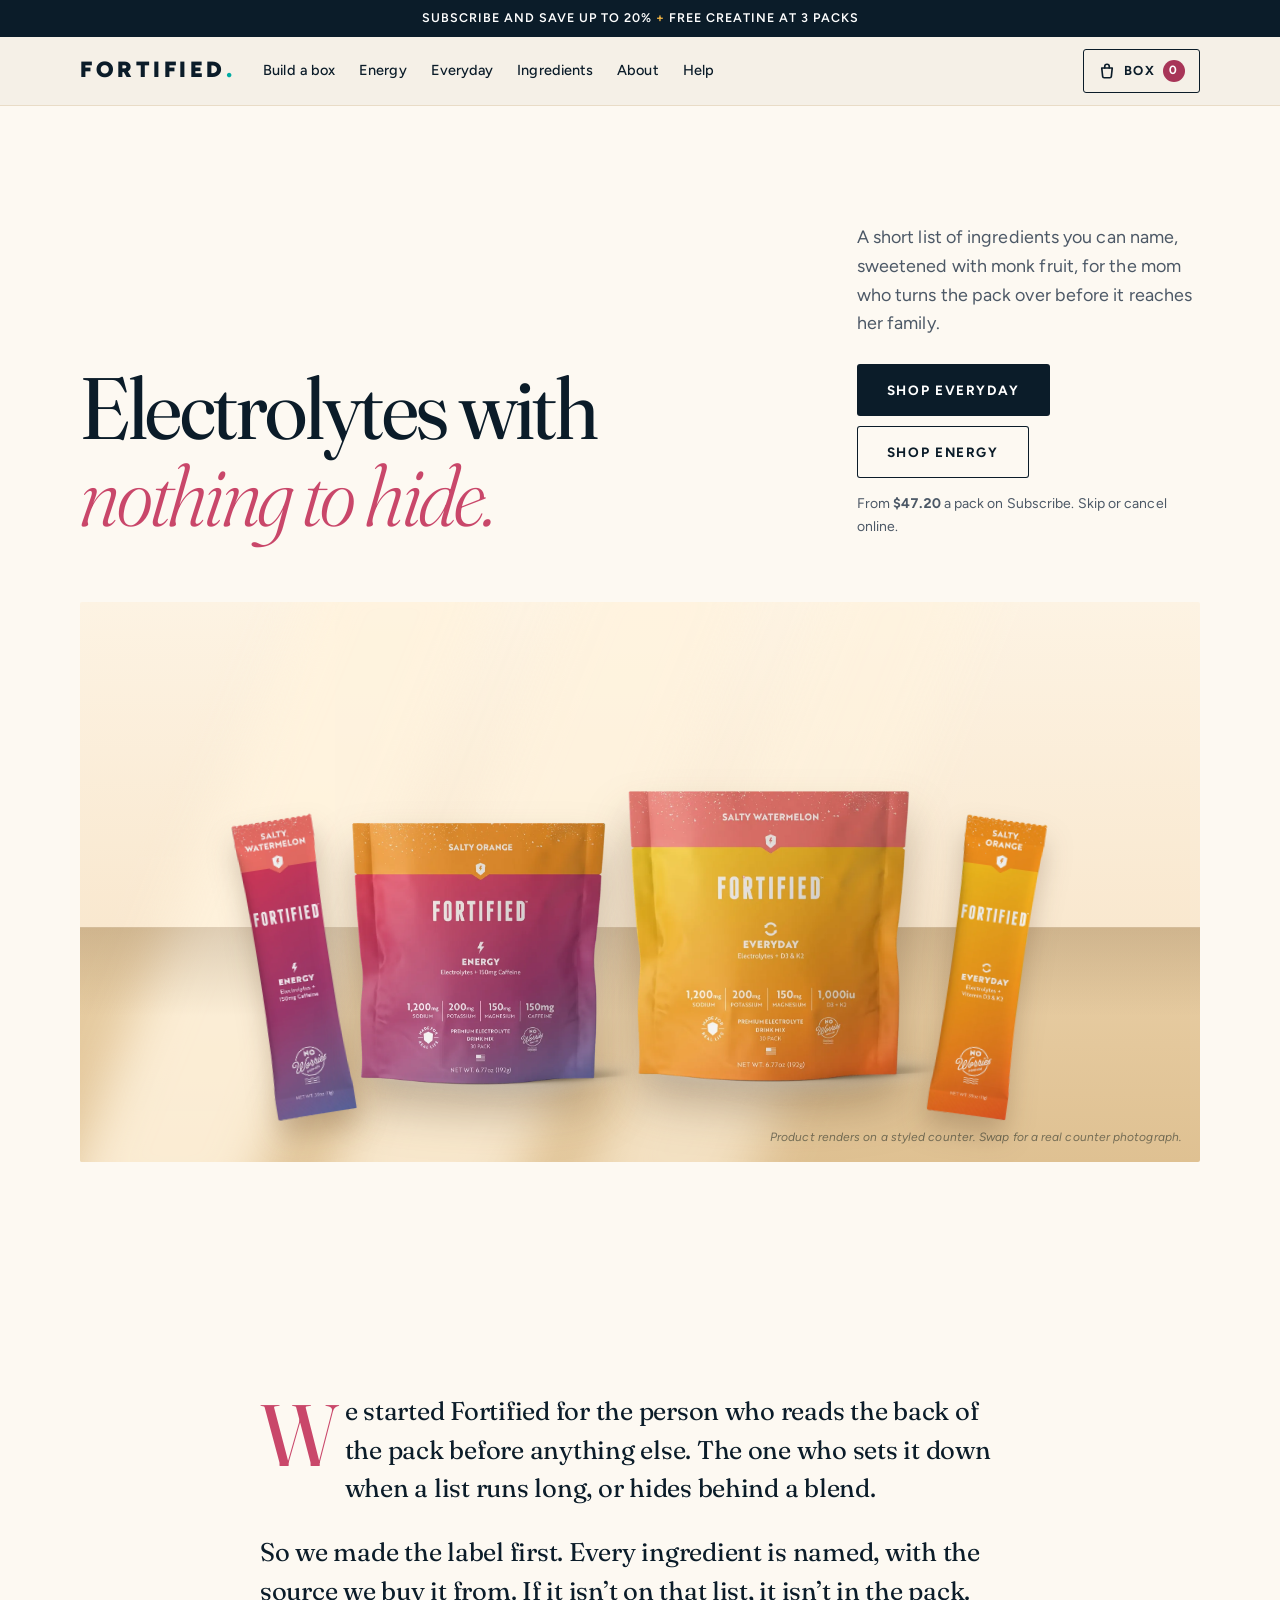
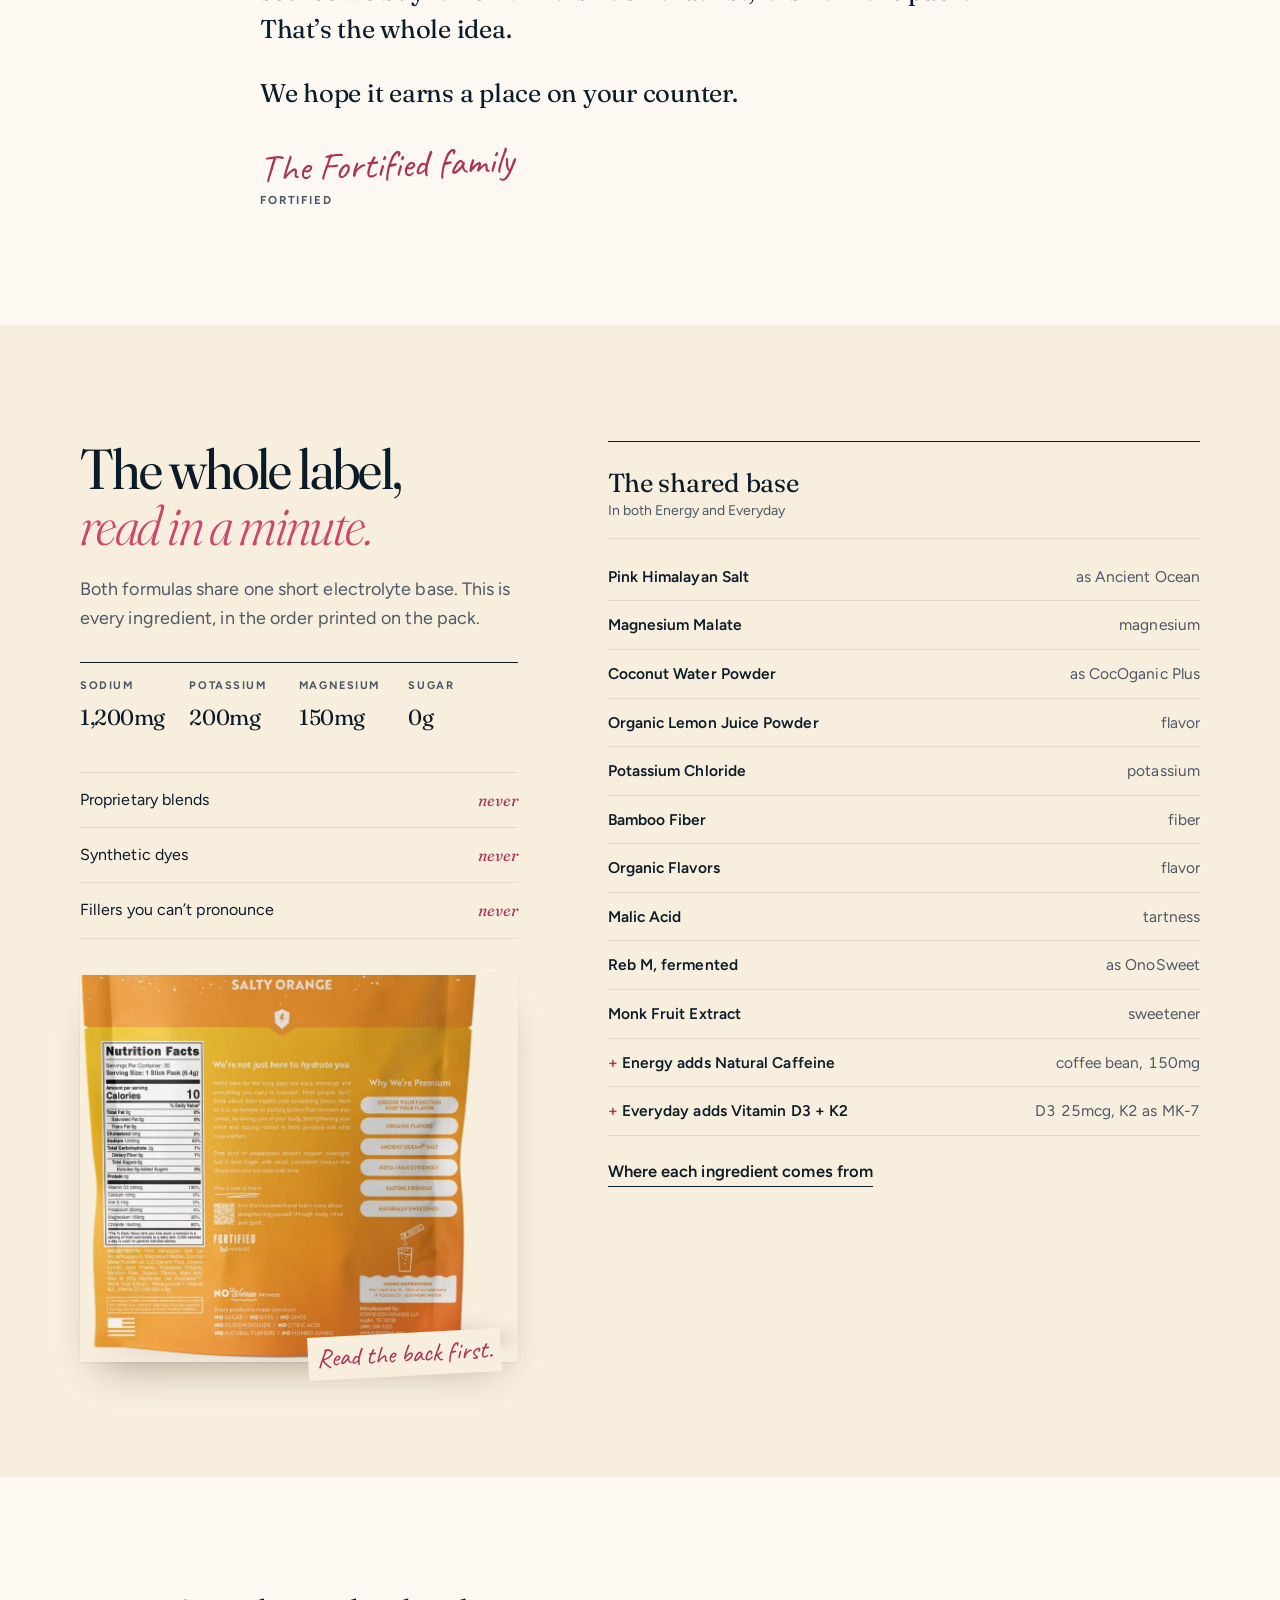
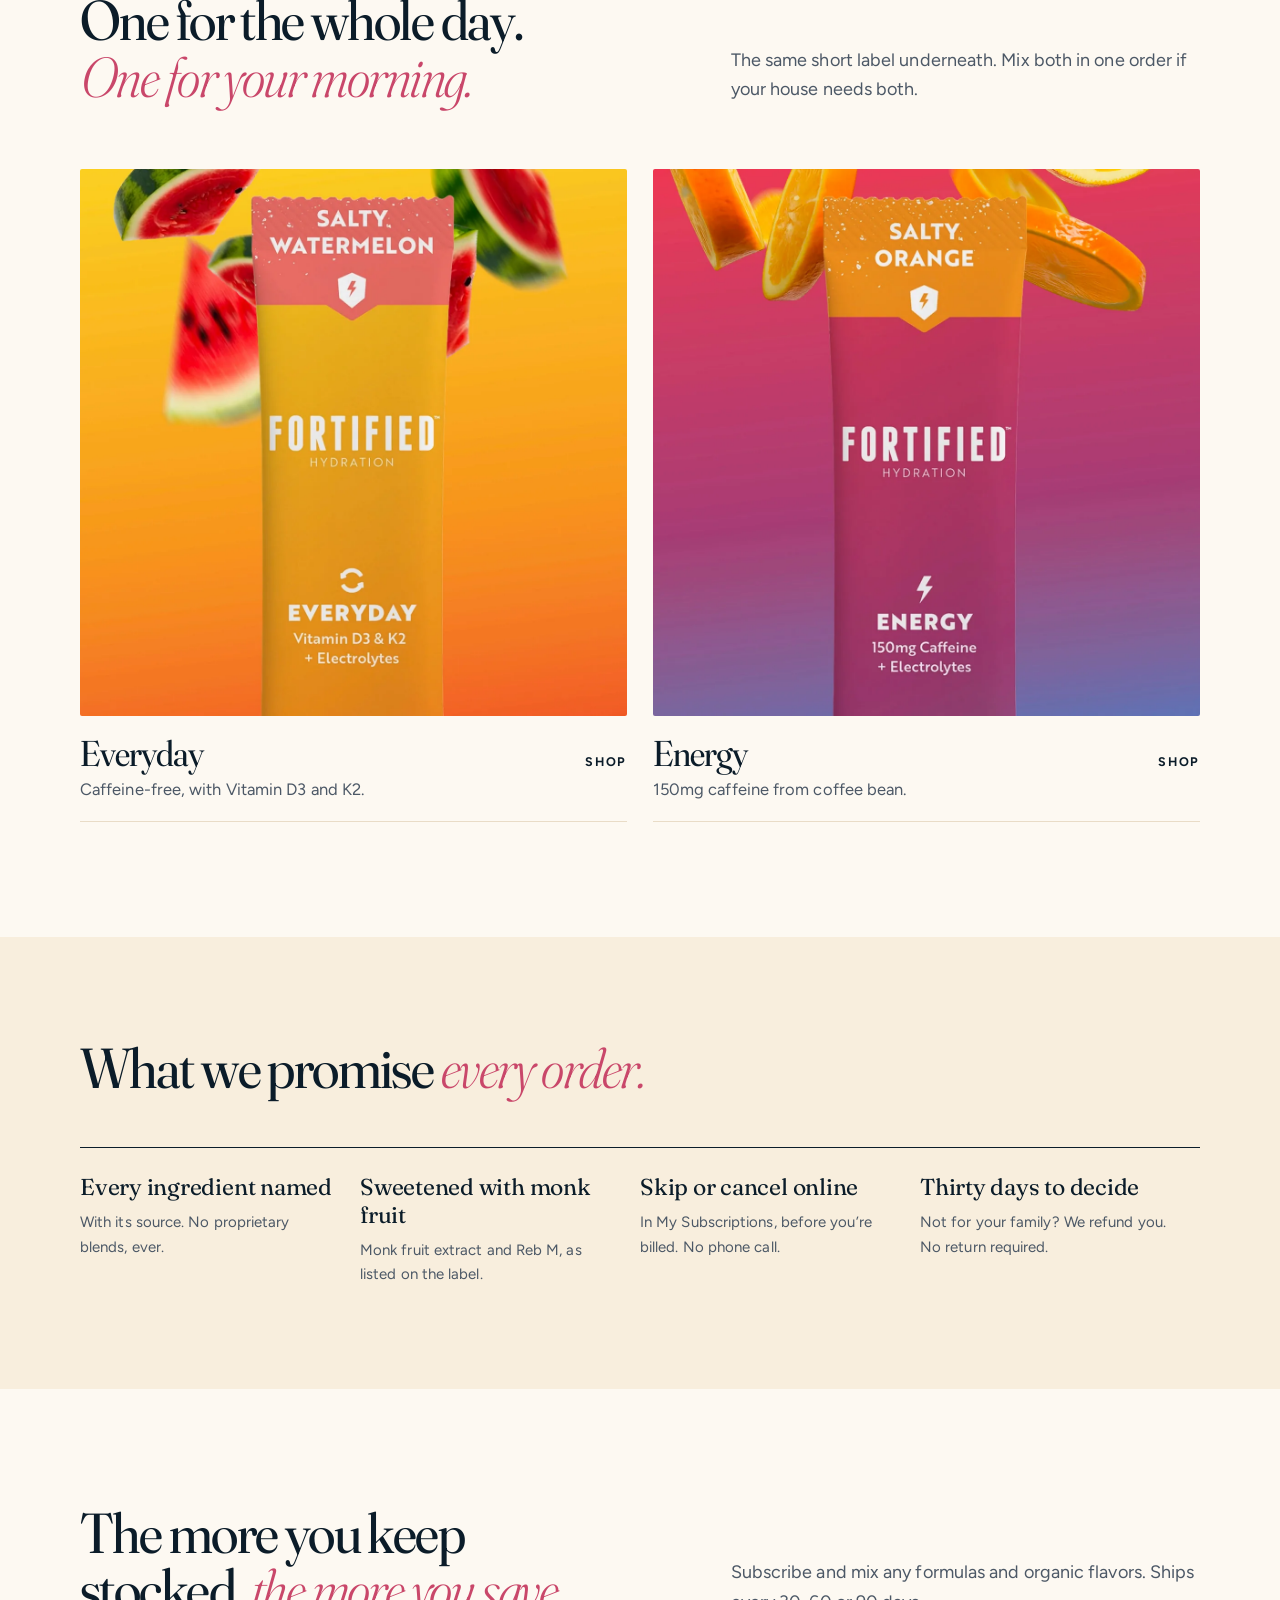
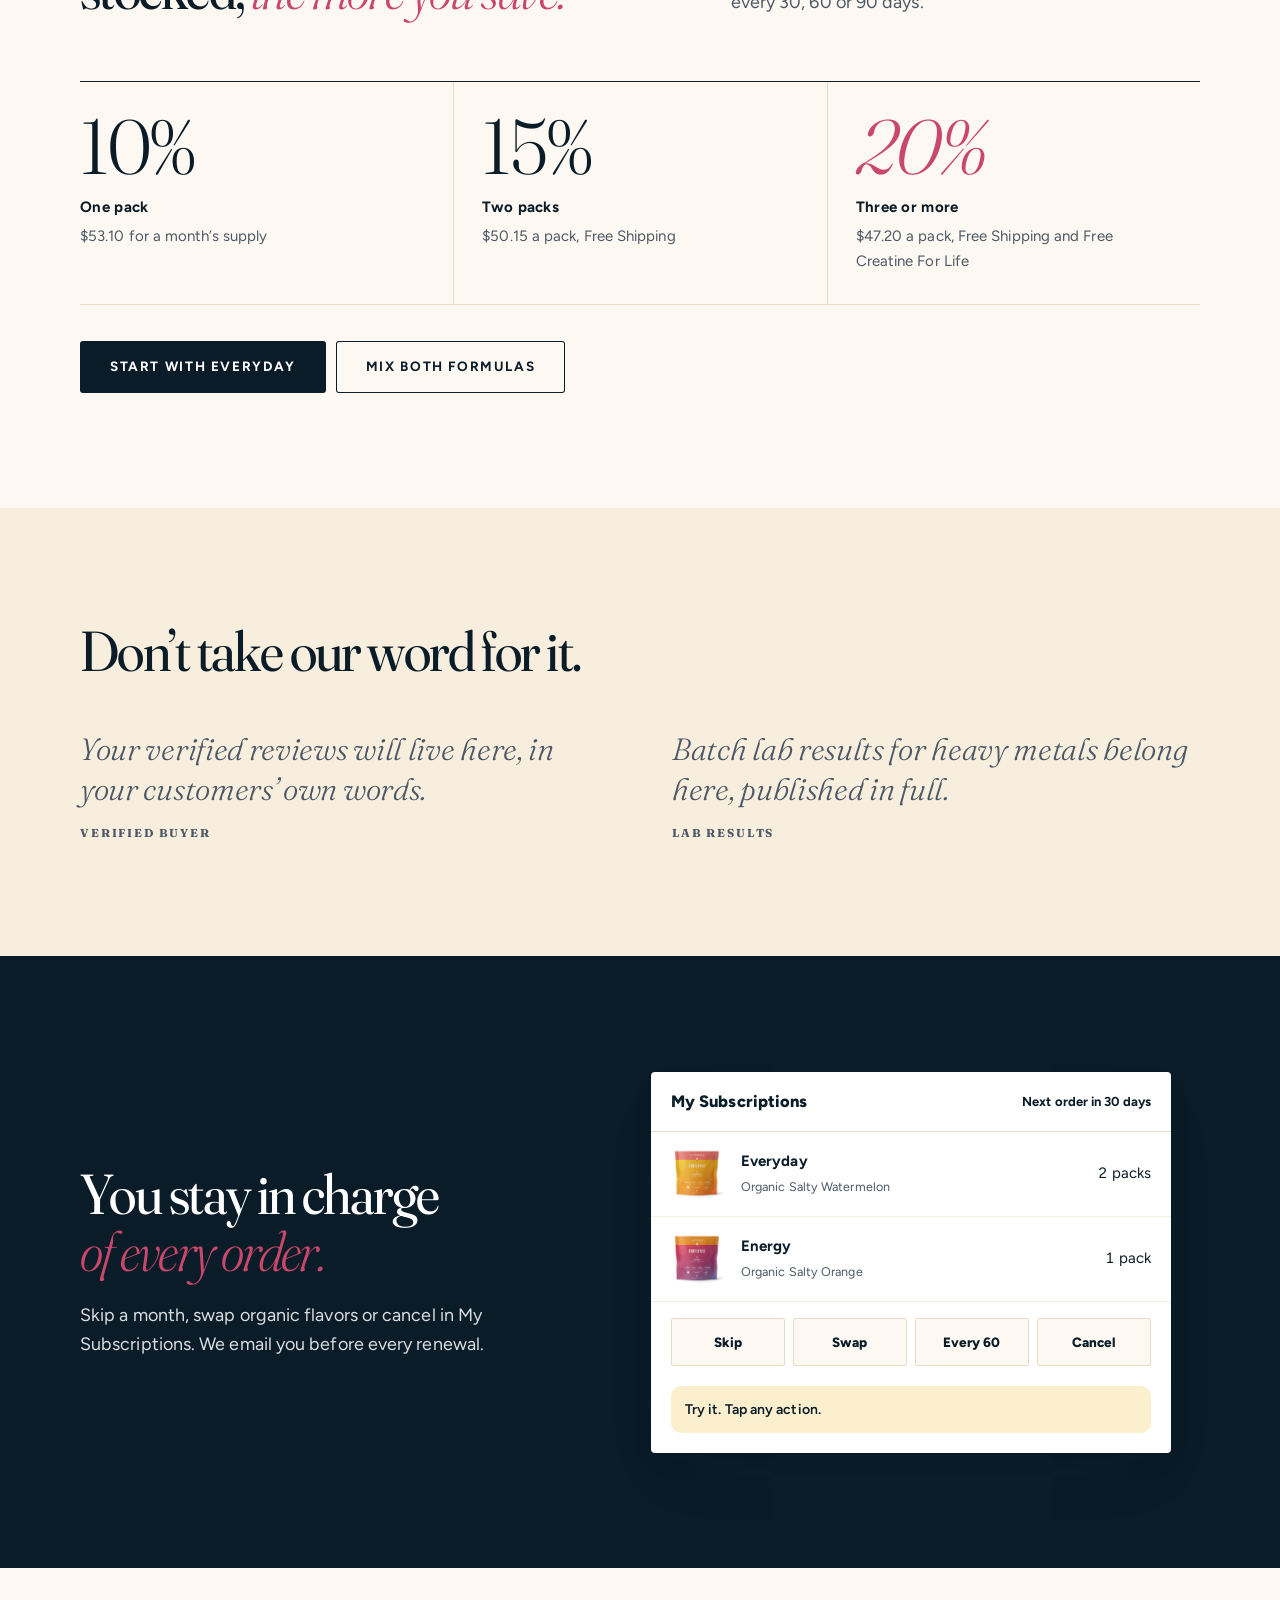
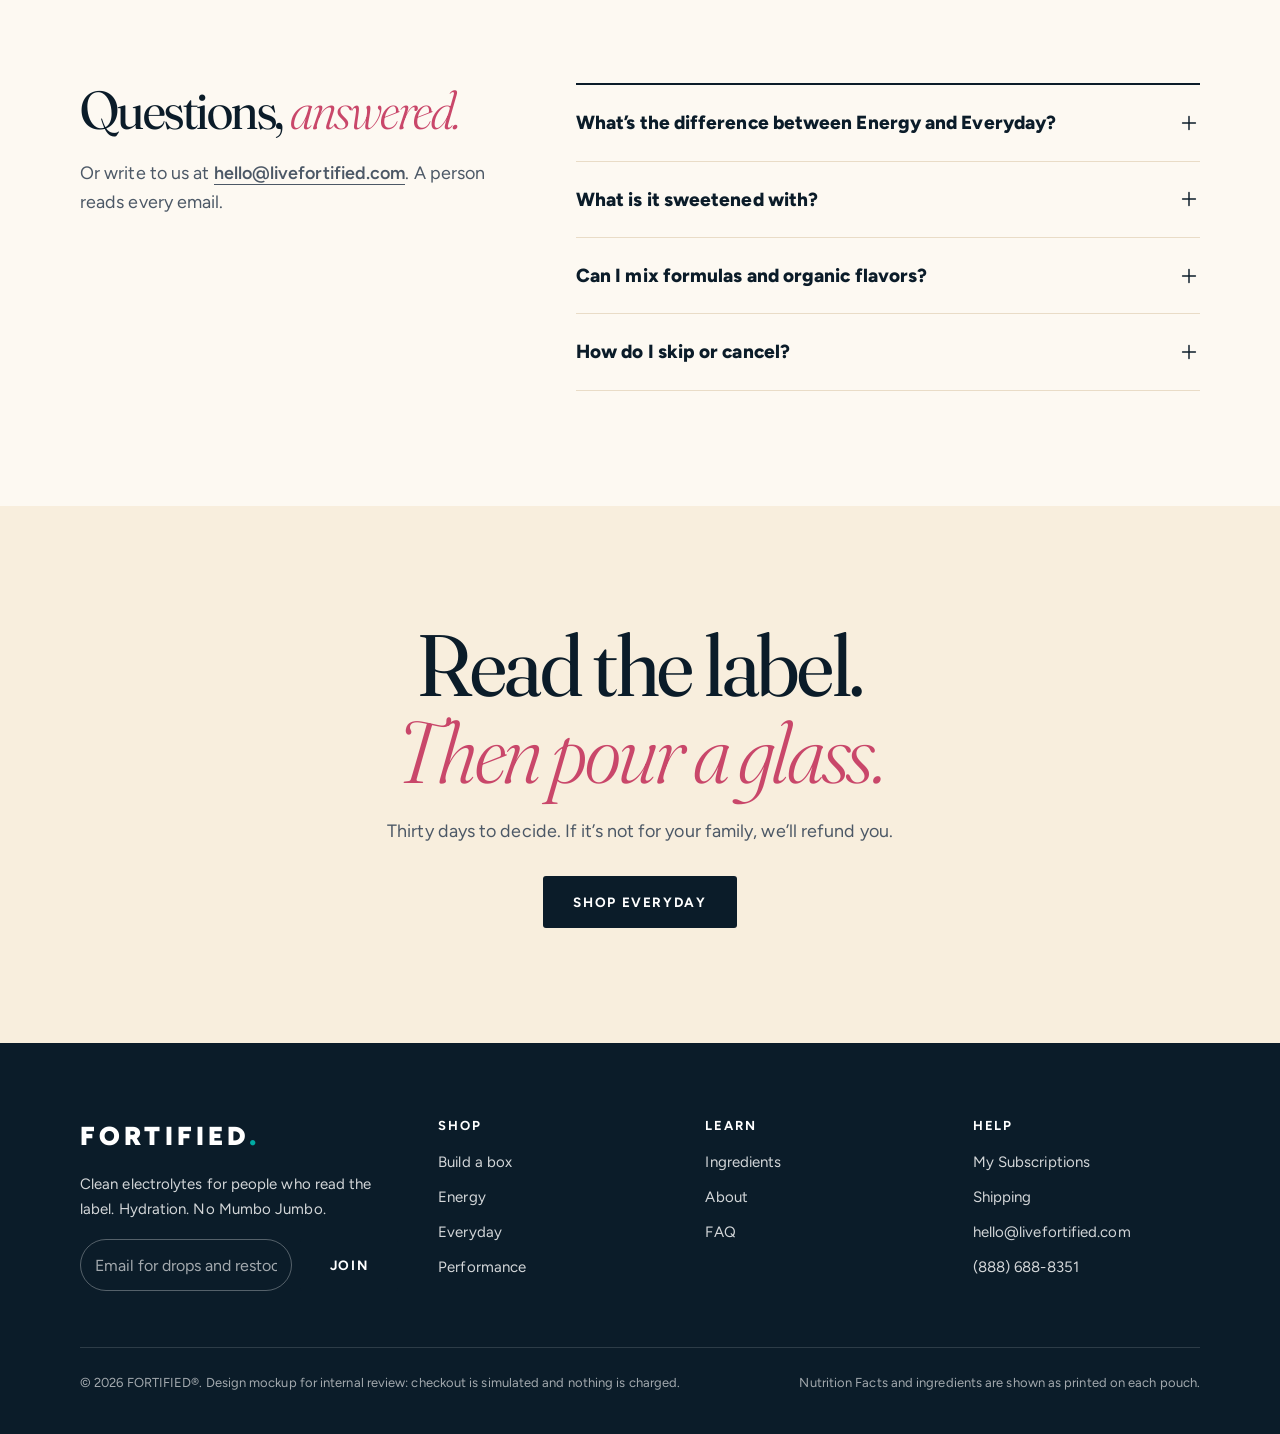
==== commit 788289aa: "Mockup with real product images and pack-derived colors - Real pouch and stick pack renders, fruit p" ====
--- a/mockups/site/index.html
+++ b/mockups/site/index.html
@@ -32,13 +32,14 @@
         </div>
       </div>
       <figure class="set p-hero__set" data-enter style="--d:200ms" aria-label="Fortified Everyday and Energy packs on a kitchen counter">
-        <div class="set__packs">
-          <div class="set__pack"><div class="pack" data-pack="energy|watermelon" data-eager></div></div>
-          <div class="set__pack"><div class="pack" data-pack="everyday|orange" data-eager></div></div>
-          <div class="set__pack"><div class="pack" data-pack="everyday|watermelon" data-eager></div></div>
+        <div class="set__packs set__packs--hero">
+          <img class="set__stick" src="img/energy-watermelon-stick.webp" alt="" aria-hidden="true">
+          <div class="set__pack"><img src="img/energy-orange-front.webp" alt="Fortified Energy, Organic Salty Orange, 30 stick pack pouch" fetchpriority="high"></div>
+          <div class="set__pack set__pack--lead"><img src="img/everyday-watermelon-front.webp" alt="Fortified Everyday, Organic Salty Watermelon, 30 stick pack pouch" fetchpriority="high"></div>
+          <img class="set__stick set__stick--r" src="img/everyday-orange-stick.webp" alt="" aria-hidden="true">
         </div>
         <!-- Client photo slot: replace this styled set with a photograph of the packs on a real kitchen counter in late-afternoon light. -->
-        <figcaption class="set__note">Styled set. Replace with your counter photograph.</figcaption>
+        <figcaption class="set__note">Product renders on a styled counter. Swap for a real counter photograph.</figcaption>
       </figure>
     </div>
   </section>
@@ -65,13 +66,19 @@
     <div class="wrap p-label">
       <div>
         <h2 id="label-h" class="display d2">The whole label, <em>read in a minute.</em></h2>
-        <p class="lede">Both formulas share one short electrolyte base. This is all of it.</p>
+        <p class="lede">Both formulas share one short electrolyte base. This is every ingredient, in the order printed on the pack.</p>
+        <dl class="numbers" aria-label="Per stick pack">
+          <div><dt>Sodium</dt><dd class="num">1,200mg</dd></div>
+          <div><dt>Potassium</dt><dd class="num">200mg</dd></div>
+          <div><dt>Magnesium</dt><dd class="num">150mg</dd></div>
+          <div><dt>Sugar</dt><dd class="num">0g</dd></div>
+        </dl>
         <ul class="p-never" aria-label="Never in our packs">
           <li><span>Proprietary blends</span><span>never</span></li>
           <li><span>Synthetic dyes</span><span>never</span></li>
           <li><span>Fillers you can&rsquo;t pronounce</span><span>never</span></li>
         </ul>
-        <span class="p-handnote">Read the back first.</span>
+        <figure class="backpack"><img src="img/everyday-orange-back.webp" alt="Back of the Everyday pouch showing the Nutrition Facts panel and ingredient list" loading="lazy"><figcaption class="p-handnote">Read the back first.</figcaption></figure>
       </div>
       <div class="sheet-wrap">
         <div class="sheet">
@@ -80,12 +87,15 @@
             <li class="item"><span class="item__name">Pink Himalayan Salt</span><span class="item__lead"></span><span class="item__val">as Ancient Ocean</span></li>
             <li class="item"><span class="item__name">Magnesium Malate</span><span class="item__lead"></span><span class="item__val">magnesium</span></li>
             <li class="item"><span class="item__name">Coconut Water Powder</span><span class="item__lead"></span><span class="item__val">as CocOganic Plus</span></li>
+            <li class="item"><span class="item__name">Organic Lemon Juice Powder</span><span class="item__lead"></span><span class="item__val">flavor</span></li>
             <li class="item"><span class="item__name">Potassium Chloride</span><span class="item__lead"></span><span class="item__val">potassium</span></li>
             <li class="item"><span class="item__name">Bamboo Fiber</span><span class="item__lead"></span><span class="item__val">fiber</span></li>
-            <li class="item"><span class="item__name">Organic Lemon Juice Powder</span><span class="item__lead"></span><span class="item__val">flavor</span></li>
-            <li class="item"><span class="item__name">Monk Fruit + Reb M</span><span class="item__lead"></span><span class="item__val">as OnoSweet</span></li>
+            <li class="item"><span class="item__name">Organic Flavors</span><span class="item__lead"></span><span class="item__val">flavor</span></li>
+            <li class="item"><span class="item__name">Malic Acid</span><span class="item__lead"></span><span class="item__val">tartness</span></li>
+            <li class="item"><span class="item__name">Reb M, fermented</span><span class="item__lead"></span><span class="item__val">as OnoSweet</span></li>
+            <li class="item"><span class="item__name">Monk Fruit Extract</span><span class="item__lead"></span><span class="item__val">sweetener</span></li>
             <li class="item item--add"><span class="item__name">Energy adds Natural Caffeine</span><span class="item__lead"></span><span class="item__val">coffee bean, 150mg</span></li>
-            <li class="item item--add"><span class="item__name">Everyday adds Vitamin D3 + K2</span><span class="item__lead"></span><span class="item__val">K2 as MK-7</span></li>
+            <li class="item item--add"><span class="item__name">Everyday adds Vitamin D3 + K2</span><span class="item__lead"></span><span class="item__val">D3 25mcg, K2 as MK-7</span></li>
           </ul>
           <a class="link" href="ingredients.html" style="display:inline-block;margin-top:22px">Where each ingredient comes from</a>
         </div>
@@ -99,11 +109,11 @@
       <div class="sec-head"><h2 id="fx-h" class="display d2">One for the whole day. <em>One for your morning.</em></h2><p>The same short label underneath. Mix both in one order if your house needs both.</p></div>
       <div class="p-formulas">
         <a class="p-formula" href="product.html?f=everyday">
-          <div class="set set--everyday"><div class="set__packs"><div class="set__pack"><div class="pack" data-pack="everyday|watermelon"></div></div><div class="set__pack"><div class="pack" data-pack="everyday|orange"></div></div></div></div>
+          <figure class="p-formula__img"><img src="img/everyday-watermelon-square.webp" alt="Everyday stick pack with fresh watermelon" loading="lazy"></figure>
           <div class="p-formula__text"><div><h3 class="display d3">Everyday</h3><p>Caffeine-free, with Vitamin D3 and K2.</p></div><span class="p-formula__go">Shop</span></div>
         </a>
         <a class="p-formula" href="product.html?f=energy">
-          <div class="set set--energy"><div class="set__packs"><div class="set__pack"><div class="pack" data-pack="energy|orange"></div></div><div class="set__pack"><div class="pack" data-pack="energy|watermelon"></div></div></div></div>
+          <figure class="p-formula__img"><img src="img/energy-orange-square.webp" alt="Energy stick pack with fresh orange slices" loading="lazy"></figure>
           <div class="p-formula__text"><div><h3 class="display d3">Energy</h3><p>150mg caffeine from coffee bean.</p></div><span class="p-formula__go">Shop</span></div>
         </a>
       </div>
--- a/mockups/site/site.css
+++ b/mockups/site/site.css
@@ -1039,3 +1039,136 @@
 .set { margin: 0; }
 .tiers__steps li.is-on span, .tiers__steps li.is-next span { font-weight: 500; }
 @media (max-width: 640px) { .set__note { display: none; } .p-hero__set { aspect-ratio: 4 / 3.4; } }
+
+/* ======================================================================
+   PALETTE from the competitor audit (RESEARCH-maha-moms.md, 2026-11-12)
+   Bright cream base, Fortified navy anchor, warm pack-orange accent,
+   peach wash, teal kept as a small brand mark.
+   ====================================================================== */
+:root {
+  --paper: #fdf9f2;
+  --paper-2: #f6ecdc;
+  --card: #fffdf8;
+  --ink: #0b1c29;
+  --ink-2: #4c5866;
+  --rule: #e9dcc7;
+  --accent: #e2541f;      /* large type only (3.6:1 on cream) */
+  --accent-ink: #b8430f;  /* small text (5.2:1 on cream) */
+  --peach: #f9e0c9;
+  --evergreen: var(--accent);
+  --teal-ink: #0b1c29;
+}
+body { background: var(--paper); }
+::selection { background: var(--peach); color: var(--ink); }
+.display em { color: var(--accent); }
+.letter__body p:first-child::first-letter { color: var(--accent); }
+.letter__sign, .p-handnote { color: var(--accent-ink); }
+.p-never li span:last-child { color: var(--accent-ink); }
+.p-tiers .is-best .p-tiers__pct { color: var(--accent); }
+.bar { background: var(--ink); }
+.bar b { color: #f6c29f; }
+.logo i, .foot .logo i { color: #00aba3; }
+.sec--paper2 { background: var(--paper-2); }
+.on-dark, .foot { background: var(--ink); }
+.btn--money { --bg: var(--ink); --fg: #fff; }
+.btn--money:hover { --bg: #13304a; }
+.closing-card { background: var(--ink); }
+.item--add .item__name::before, .item--save .item__name, .item--save .item__val { color: var(--accent-ink); }
+.pd__save { color: var(--accent-ink); }
+.total-row--save { color: var(--accent-ink); }
+.progress__fill, .tiers__steps li.is-on .tiers__seg { background: var(--accent); }
+.tiers__steps li.is-next .tiers__seg { background: repeating-linear-gradient(90deg, var(--accent) 0 3px, transparent 3px 7px); }
+.opt__aside, .sizes__perk { color: var(--accent-ink); }
+.ui__toast { background: var(--peach); }
+.cart-count { background: var(--accent-ink); color: #fff; }
+/* Counter scenes warm toward peach and caramel */
+.set { background: linear-gradient(180deg, #fbeedd 0%, #f7e3c9 58%, #e3c39b 58.2%, #d8b384 100%); }
+.set--everyday { background: linear-gradient(180deg, #fbe8d4 0%, #f8dcc0 58%, #e6bd92 58.2%, #dcae7d 100%); }
+.set--energy { background: linear-gradient(180deg, #fbe4dc 0%, #f6d5c9 58%, #dfb2a0 58.2%, #d3a18d 100%); }
+.pd__stage, .field--everyday.pd__stage { background: linear-gradient(180deg, #fbe8d4 0%, #f8dcc0 62%, #e6bd92 62.2%, #dcae7d 100%); }
+.field--energy.pd__stage { background: linear-gradient(180deg, #fbe4dc 0%, #f6d5c9 62%, #dfb2a0 62.2%, #d3a18d 100%); }
+.p-hero__set { margin-top: clamp(40px, 5vw, 72px); }
+
+/* ---------------- Real product imagery (2026-11-12) ---------------- */
+.pack img { mix-blend-mode: normal; }
+.set__packs--hero { bottom: 9%; gap: 1.5%; align-items: flex-end; }
+.set__packs--hero .set__pack { width: 27%; }
+.set__packs--hero .set__pack--lead { width: 30%; z-index: 2; margin-left: -4%; }
+.set__packs--hero .set__pack img { width: 100%; display: block; filter: drop-shadow(0 26px 22px rgba(70,40,15,.28)); }
+.set__packs--hero .set__pack::after { display: none; }
+.set__stick { width: 7.5%; transform: rotate(-9deg) translateY(2%); filter: drop-shadow(0 16px 14px rgba(70,40,15,.25)); margin-right: -1%; }
+.set__stick--r { transform: rotate(8deg) translateY(2%); margin-left: -2%; margin-right: 0; }
+.p-hero__set { aspect-ratio: 16 / 8; }
+
+.p-formula__img { margin: 0; aspect-ratio: 1 / 1; overflow: hidden; border-radius: 2px; background: var(--paper-2); }
+.p-formula__img img { width: 100%; height: 100%; object-fit: cover; transition: transform .8s var(--ease-out); }
+.p-formula:hover .p-formula__img img { transform: scale(1.03); }
+
+.numbers { display: grid; grid-template-columns: repeat(4, minmax(0, 1fr)); margin: 30px 0 0; border-top: 1px solid var(--ink); }
+.numbers div { padding: 14px 12px 0 0; }
+.numbers dt { font-size: 11px; font-weight: 700; letter-spacing: .14em; text-transform: uppercase; color: var(--ink-2); }
+.numbers dd { margin: 4px 0 0; font-family: var(--serif); font-size: clamp(20px, 1.7vw, 26px); font-weight: 400; letter-spacing: -.02em; }
+
+.backpack { margin: 36px 0 0; position: relative; }
+.backpack img { width: 100%; max-width: 440px; display: block; border-radius: 2px; box-shadow: 0 1px 2px rgba(60,40,20,.08), 0 22px 40px -22px rgba(60,40,20,.45); }
+.backpack .p-handnote { position: absolute; right: 4%; bottom: -14px; margin: 0; background: var(--paper-2); padding: 0 8px; }
+.facts-slots .backpack { margin: 0; }
+.facts-slots .backpack img { max-width: none; }
+
+.pd__stackpack .pack img { filter: drop-shadow(0 24px 22px rgba(70,40,15,.3)); }
+.flavor-row .pack img, .cart-line .pack img, .ui__row .pack img { object-fit: contain; padding: 2px; }
+
+@media (max-width: 1000px) {
+  .p-hero__set { aspect-ratio: 4 / 3.2; }
+  .set__packs--hero .set__pack { width: 36%; }
+  .set__packs--hero .set__pack--lead { width: 40%; }
+  .set__stick { width: 10%; }
+}
+@media (max-width: 640px) {
+  .numbers { grid-template-columns: repeat(2, minmax(0, 1fr)); }
+  .numbers div { padding-bottom: 12px; }
+}
+
+/* ======================================================================
+   PALETTE v3 (2026-11-12): competitor pattern + the real pack colors.
+   Cream base and navy anchor (audit), berry-rose from the Energy pouch,
+   honey and butter from the Everyday pouch, coral from the watermelon band.
+   ====================================================================== */
+:root {
+  --paper: #fdf9f2;
+  --paper-2: #f8eedd;
+  --ink: #0b1c29;
+  --accent: #c9476a;      /* berry-rose, display text (4.3:1 on cream) */
+  --accent-ink: #a83558;  /* small text (6:1 on cream) */
+  --honey: #eab044;
+  --butter: #fcefcd;
+  --rose-wash: #f8e1e7;
+  --coral: #d67b73;
+  --plum: #806793;
+  --energy-wash: #f8e1e7;
+  --everyday-wash: #fcefcd;
+  --peach: #fcefcd;
+}
+::selection { background: var(--rose-wash); }
+.bar b { color: var(--honey); }
+.cart-count { background: var(--accent-ink); }
+.p-tiers .is-best .p-tiers__pct { color: var(--accent); }
+.progress__fill, .tiers__steps li.is-on .tiers__seg { background: linear-gradient(90deg, var(--honey), var(--accent)); }
+.tiers__steps li.is-next .tiers__seg { background: repeating-linear-gradient(90deg, var(--accent) 0 3px, transparent 3px 7px); }
+.ui__toast { background: var(--butter); }
+.pd-proof .stars { color: var(--honey); }
+.seg--formula button[data-v="energy"][aria-pressed="true"] { background: #bf5a7b; color: #fff; }
+.seg--formula button[data-v="everyday"][aria-pressed="true"] { background: var(--honey); color: var(--ink); }
+.field--energy .tag { color: var(--accent-ink); }
+.field--everyday .tag { color: #8a5a00; }
+.tag { border-color: currentColor; }
+
+/* Scenes take their light from the pouches */
+.set { background: linear-gradient(180deg, #fdf3e3 0%, #f9e8cf 58%, #e9cfa6 58.2%, #dfc192 100%); }
+.pd__stage, .field--everyday.pd__stage { background: linear-gradient(180deg, #fef5da 0%, #fbe9bd 62%, #efcf8a 62.2%, #e6c077 100%); }
+.field--energy.pd__stage { background: linear-gradient(180deg, #fbeef2 0%, #f6dbe3 62%, #e2b4c2 62.2%, #d7a2b3 100%); }
+.p-formula__img { background: var(--paper-2); }
+
+/* Savings and cart accents */
+.item--save .item__name, .item--save .item__val, .total-row--save, .pd__save, .opt__aside, .sizes__perk { color: var(--accent-ink); }
+.p-never li span:last-child { color: var(--accent-ink); }
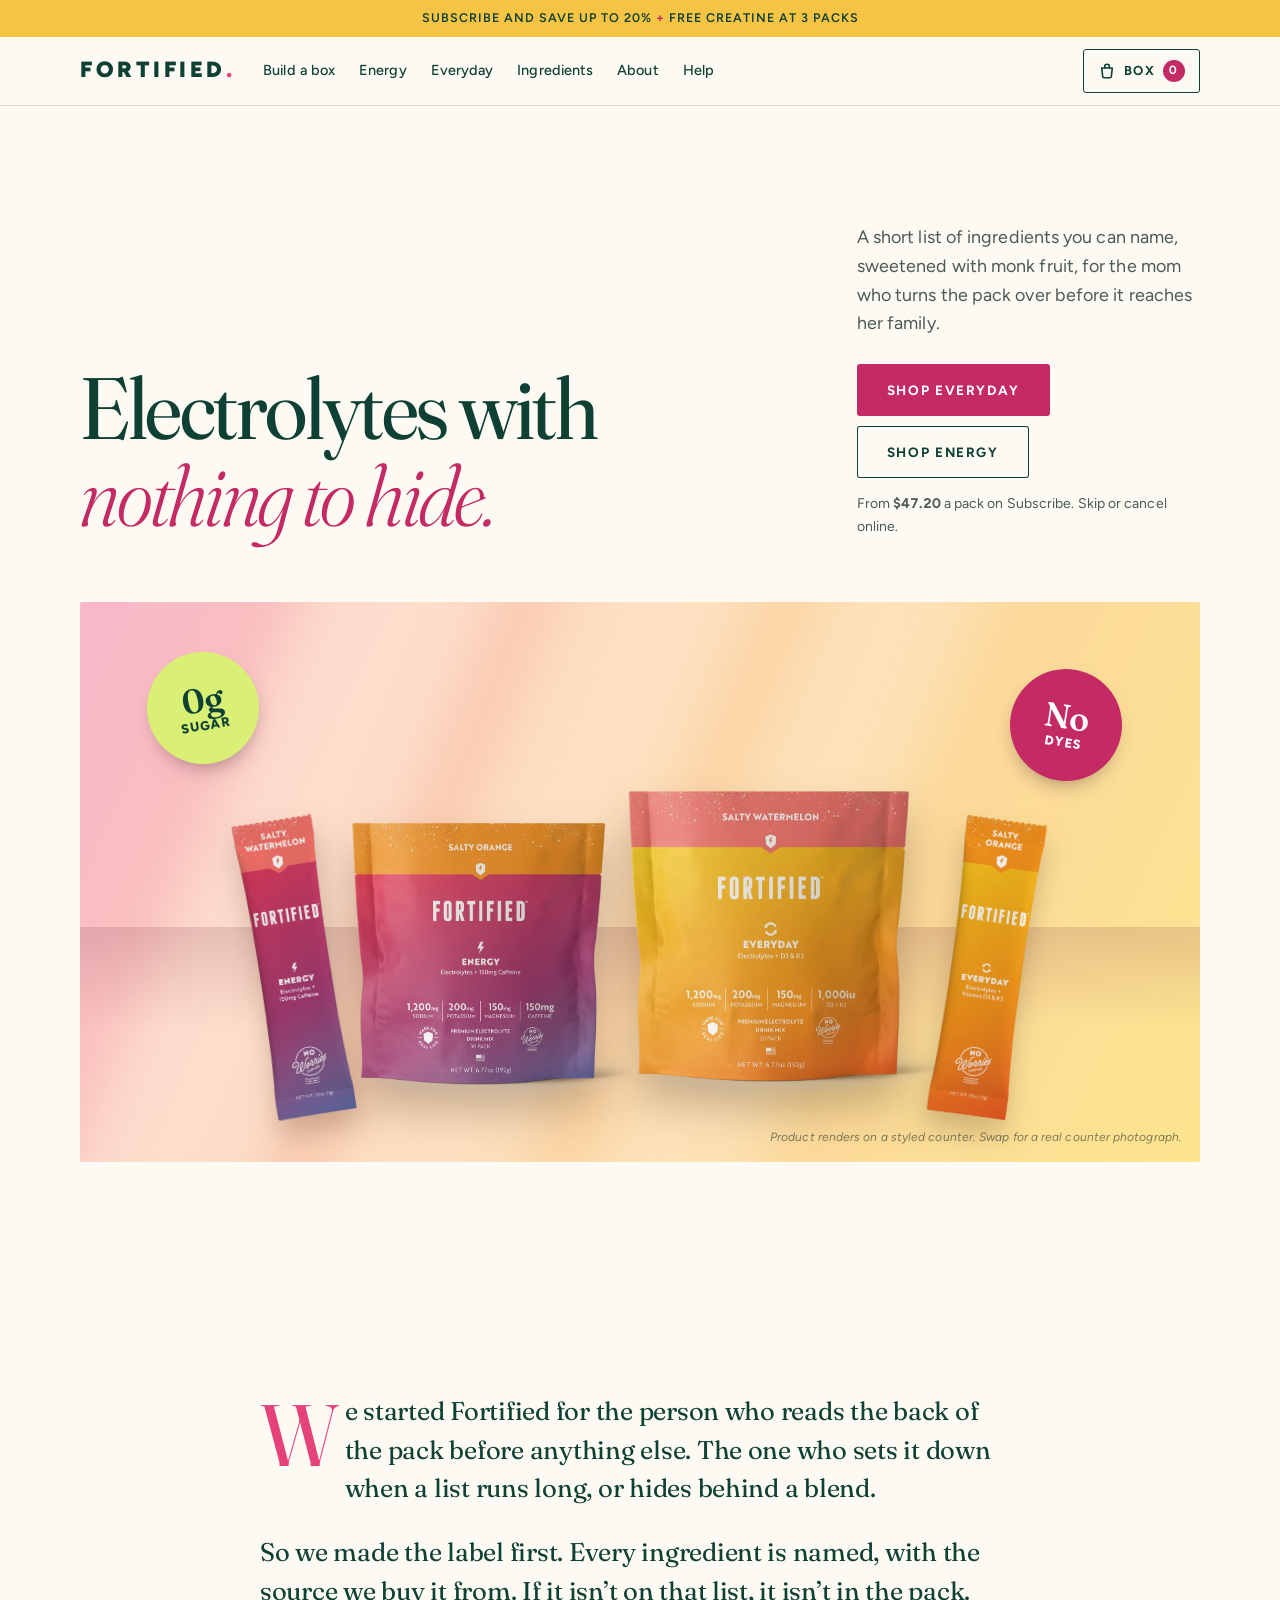
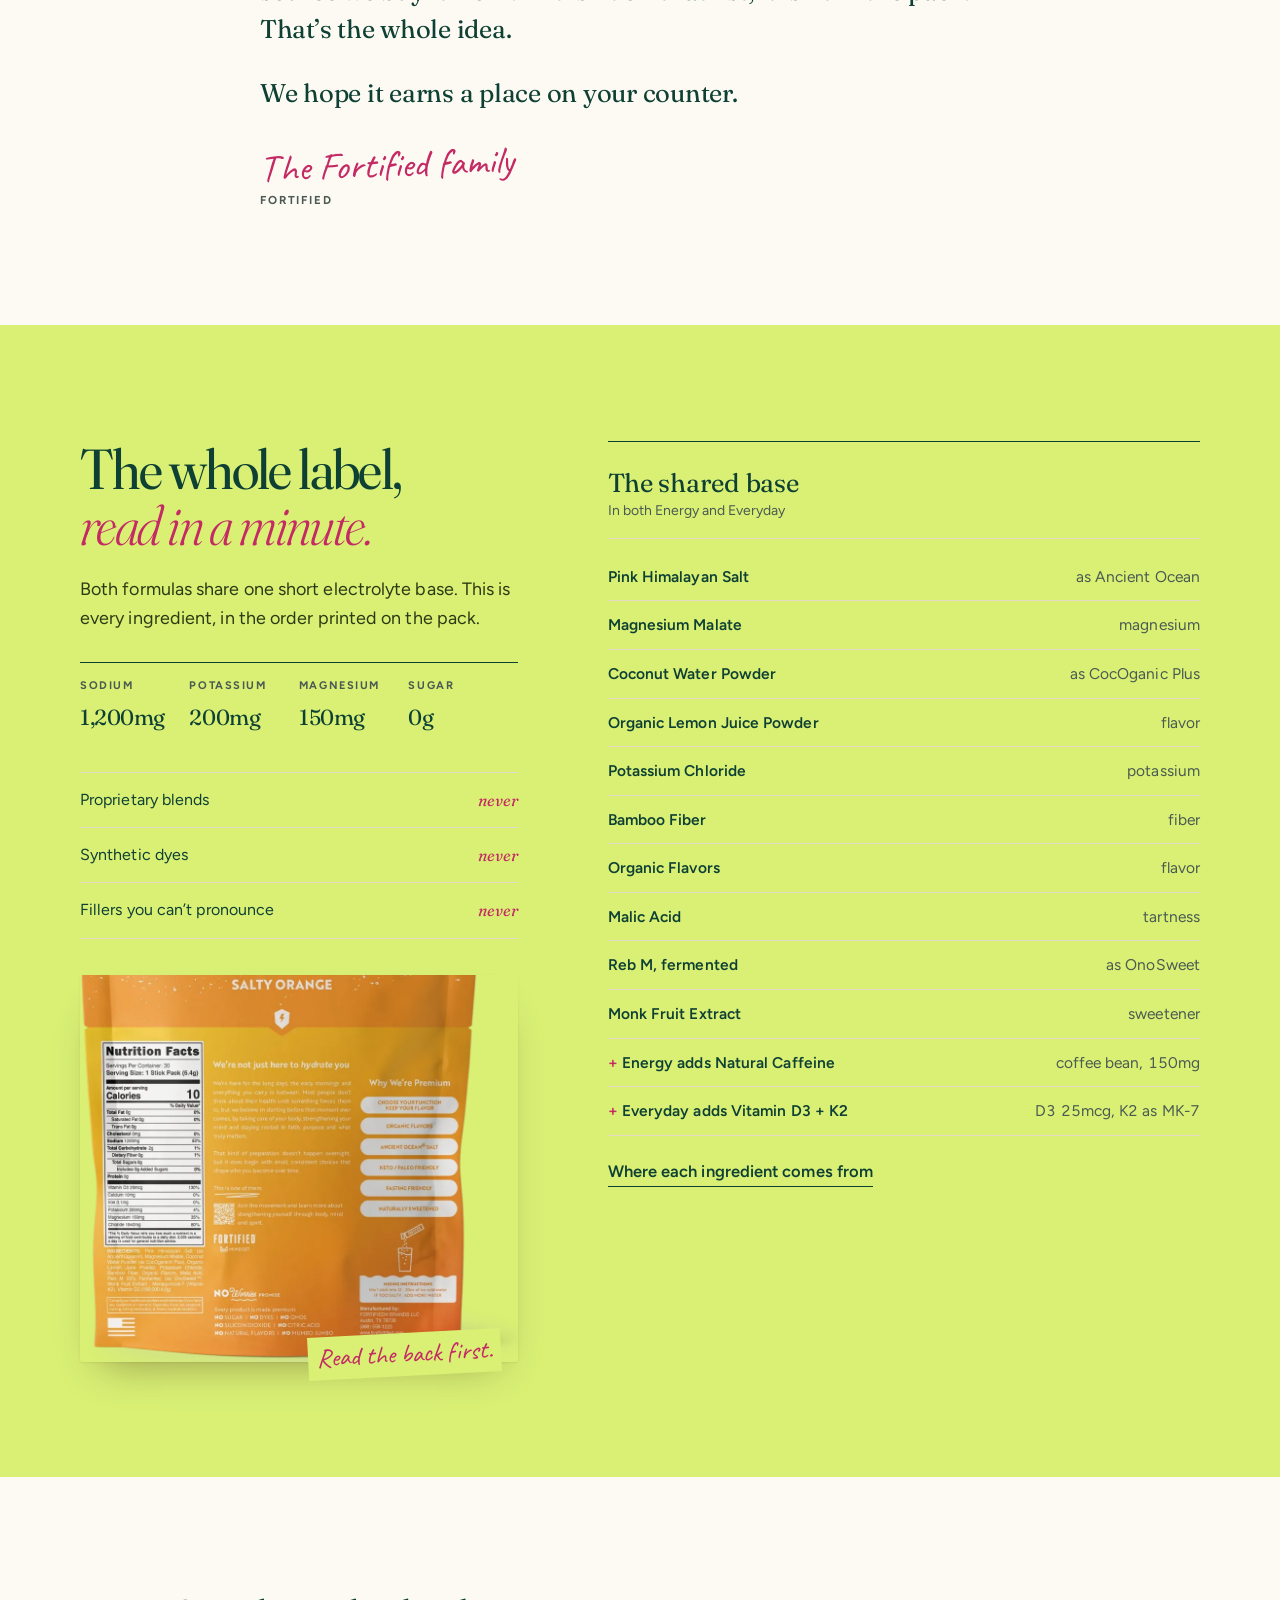
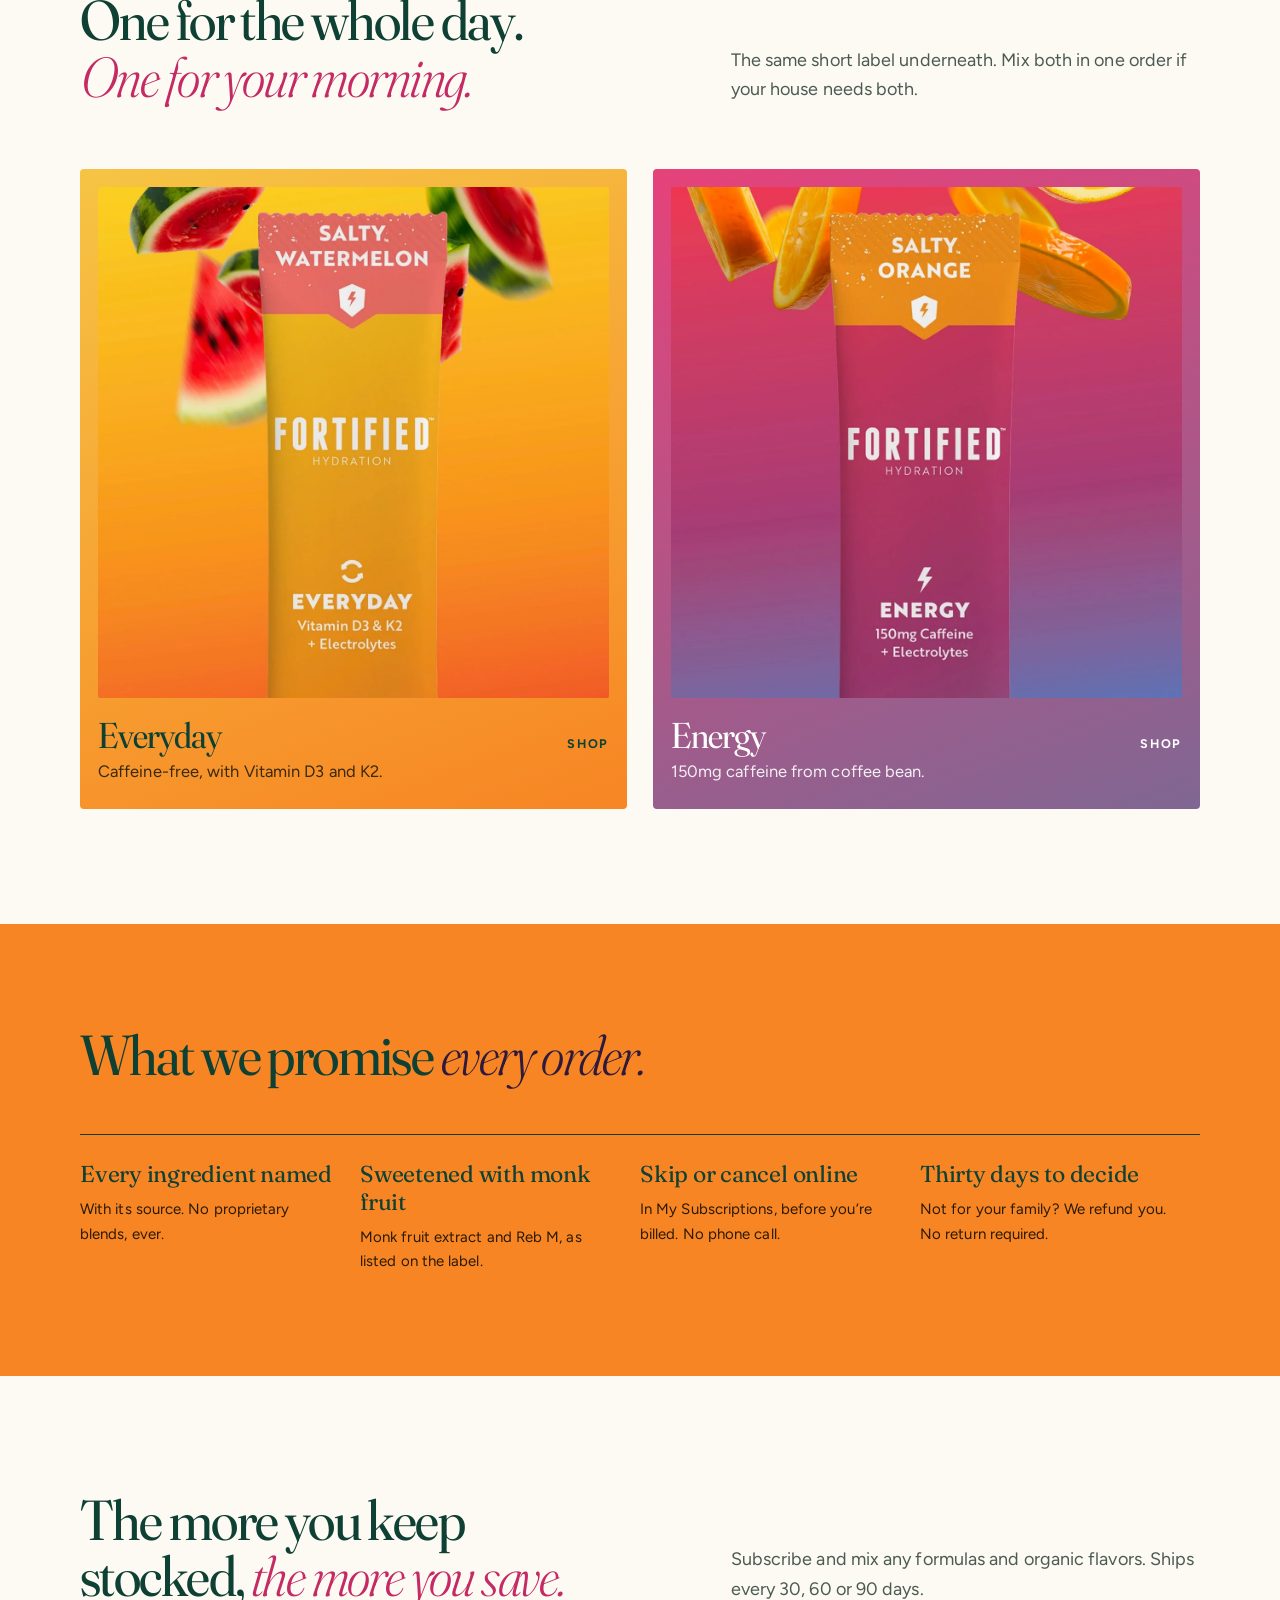
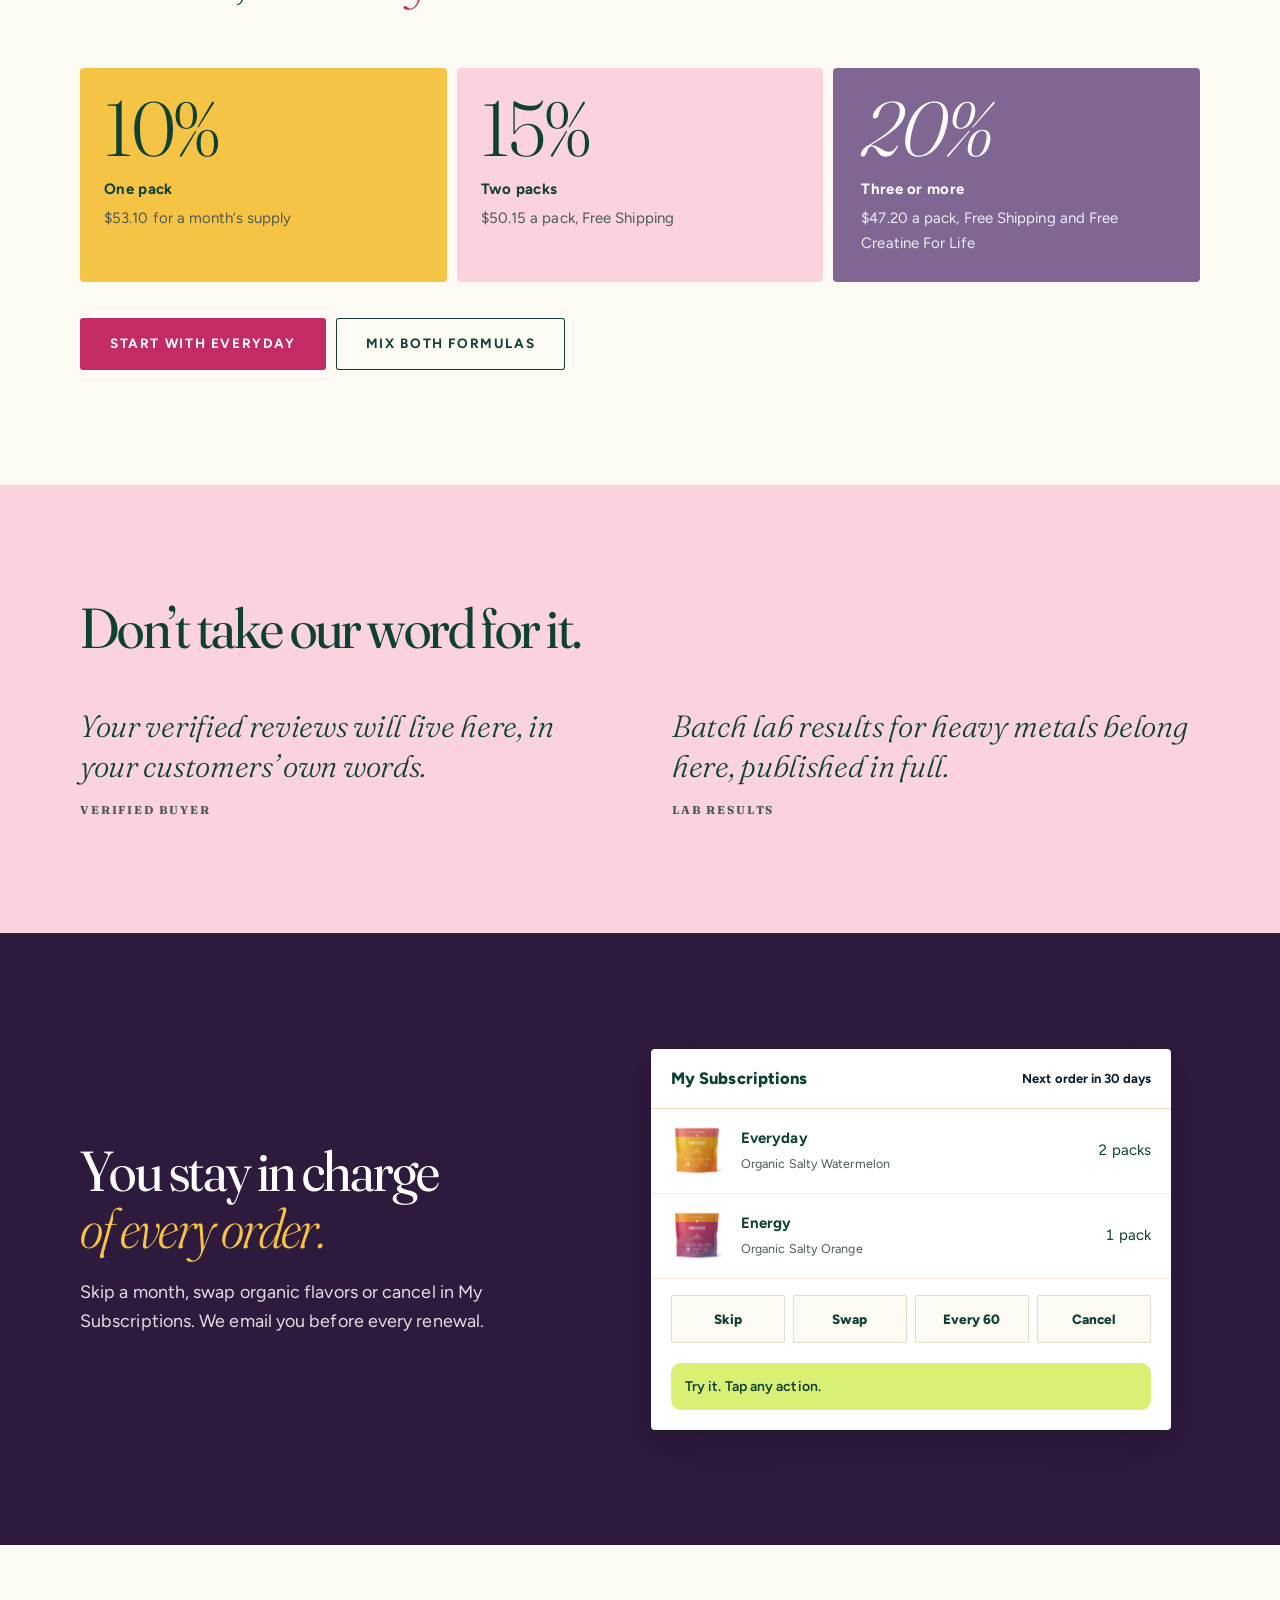
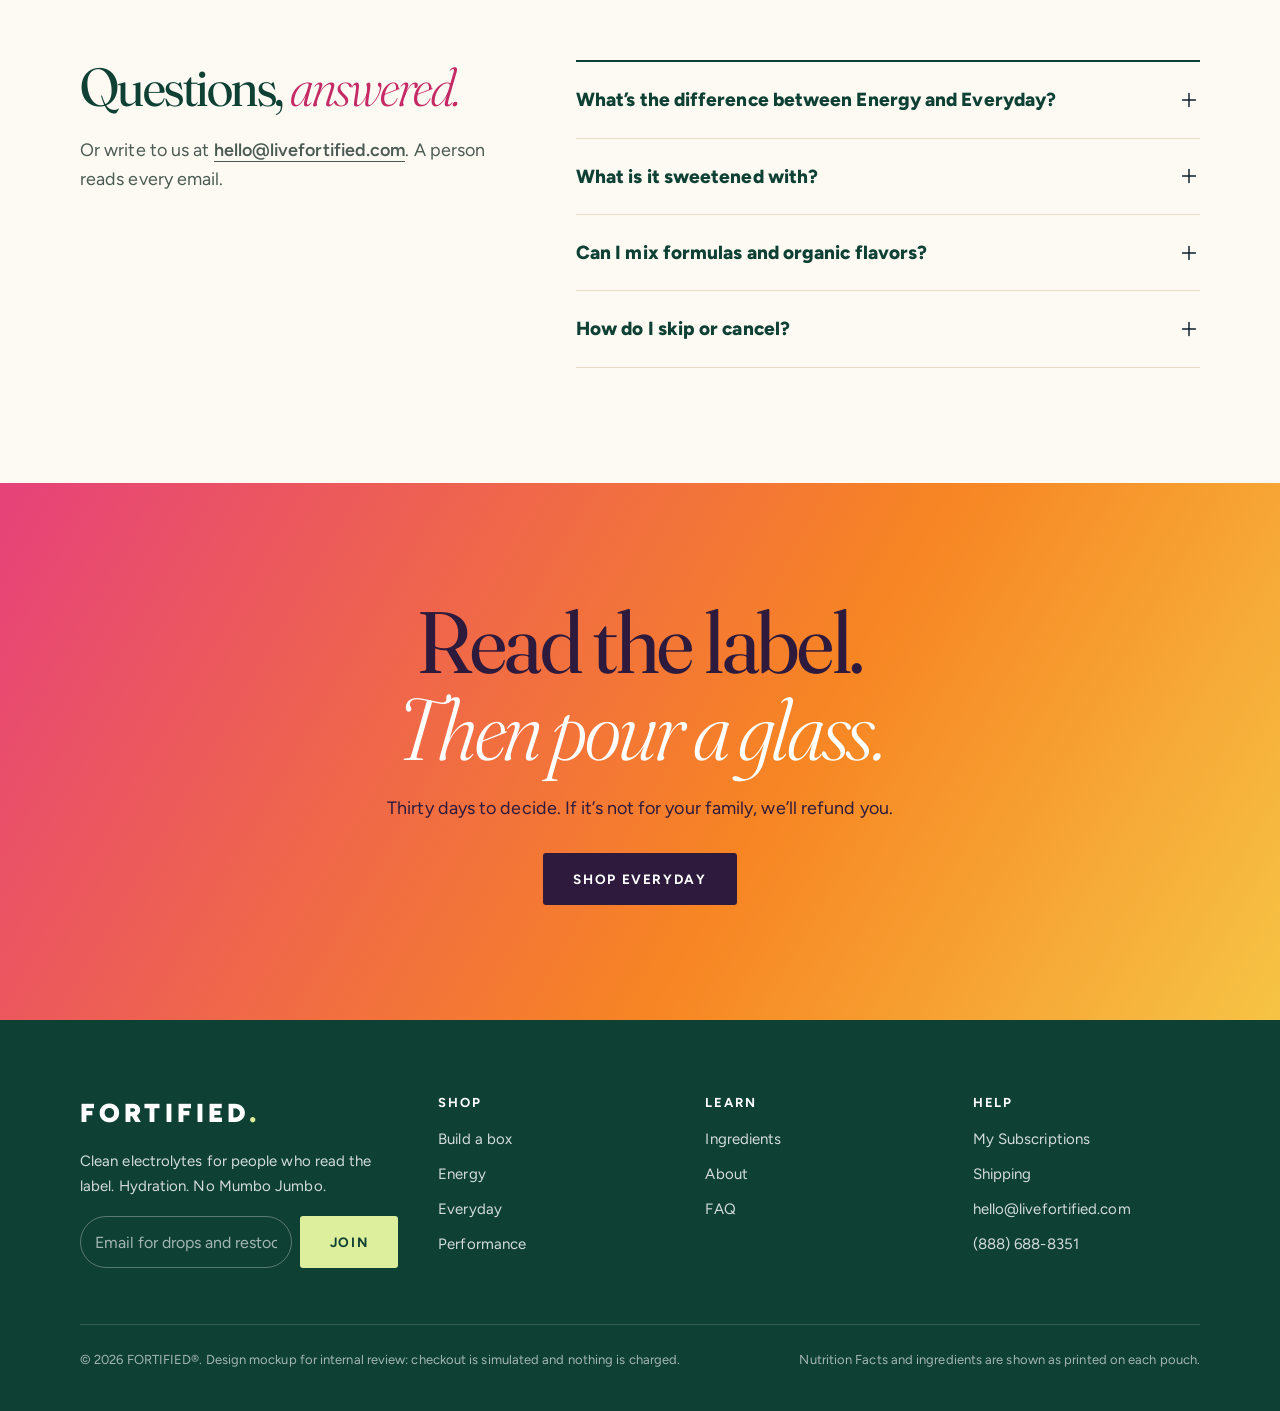
==== commit 9fa4b741: "Palette v5: Gen Z pack-forward color on the MAHA trust base Saturated magenta, sunshine, tangerine, " ====
--- a/mockups/site/index.html
+++ b/mockups/site/index.html
@@ -39,6 +39,8 @@
           <img class="set__stick set__stick--r" src="img/everyday-orange-stick.webp" alt="" aria-hidden="true">
         </div>
         <!-- Client photo slot: replace this styled set with a photograph of the packs on a real kitchen counter in late-afternoon light. -->
+        <span class="sticker sticker--a"><span><b>0g</b>sugar</span></span>
+        <span class="sticker sticker--b"><span><b>No</b>dyes</span></span>
         <figcaption class="set__note">Product renders on a styled counter. Swap for a real counter photograph.</figcaption>
       </figure>
     </div>
--- a/mockups/site/site.css
+++ b/mockups/site/site.css
@@ -1172,3 +1172,183 @@
 /* Savings and cart accents */
 .item--save .item__name, .item--save .item__val, .total-row--save, .pd__save, .opt__aside, .sizes__perk { color: var(--accent-ink); }
 .p-never li span:last-child { color: var(--accent-ink); }
+
+/* ======================================================================
+   PALETTE v4 (2026-11-12): taken directly from the measured segment sites.
+   Ground: Branch Basics #fdfaf4 / Ballerina Farm #fffbf0.
+   Anchor: Primal Kitchen forest #0f4034, Primally Pure moss #4f5c43.
+   Bright: Branch Basics chartreuse #ddee9d, Primal Kitchen lime #a5cf46.
+   Warm: Ballerina Farm tomato #ef5223 and caramel #c47d3e,
+         Branch Basics peach #f6c29f, Primal Kitchen butter #f4e9a4, sage #d4e0af.
+   Color is used in blocks (bars, tiles, bands), the way those sites use it.
+   ====================================================================== */
+:root {
+  --paper: #fdfaf4;
+  --paper-2: #f3ead8;
+  --card: #fffdf8;
+  --ink: #0f4034;          /* forest: text, buttons, footer */
+  --ink-2: #4b5a52;
+  --rule: #e4dac6;
+  --moss: #4f5c43;
+  --chartreuse: #ddee9d;
+  --lime: #a5cf46;
+  --tomato: #ef5223;
+  --caramel: #c47d3e;
+  --peach: #f6c29f;
+  --butter: #f4e9a4;
+  --sage: #d4e0af;
+  --accent: #c64a1c;       /* tomato, deepened for text on cream (4.6:1) */
+  --accent-ink: #b0421a;   /* small text (5.3:1) */
+}
+body { color: var(--ink); background: var(--paper); }
+.display em { color: var(--accent); }
+.lede { color: var(--ink-2); }
+
+/* Header: lime announcement bar, cream nav, as on Primal Kitchen */
+.bar { background: var(--chartreuse); color: var(--ink); }
+.bar b { color: var(--tomato); }
+.site-head { background: rgba(253,250,244,.97); }
+.logo i { color: var(--tomato); }
+.cart-count { background: var(--tomato); color: #fff; }
+
+/* Buttons: forest primary, chartreuse secondary */
+.btn--money { --bg: var(--ink); --fg: #fdfaf4; }
+.btn--money:hover { --bg: #0a2e25; }
+.btn--ghost { --fg: var(--ink); }
+.closing-card .btn, .on-dark .btn--paper { --bg: var(--chartreuse); --fg: var(--ink); }
+
+/* Section bands in the segment's tile colors */
+.sec--paper2 { background: var(--paper-2); }
+section[aria-labelledby="label-h"] { background: var(--sage); }
+section[aria-labelledby="pr-h"] { background: var(--butter); }
+section[aria-labelledby="proof-h"] { background: var(--peach); }
+.p-close { background: var(--ink); color: #fdfaf4; }
+.p-close .display em { color: var(--chartreuse); }
+.p-close .lede { color: rgba(253,250,244,.82); }
+.p-close .btn--money { --bg: var(--chartreuse); --fg: var(--ink); }
+.on-dark, .foot { background: var(--ink); }
+.on-dark .display em { color: var(--chartreuse); }
+.foot .logo i { color: var(--chartreuse); }
+.news .btn--money { --bg: var(--chartreuse); --fg: var(--ink); }
+.p-tiers .is-best { background: var(--chartreuse); }
+.p-tiers .is-best .p-tiers__pct { color: var(--ink); font-style: italic; }
+.p-tiers > div.is-best { padding-left: 28px; padding-right: 28px; }
+.p-handnote, .letter__sign { color: var(--accent-ink); }
+.letter__body p:first-child::first-letter { color: var(--tomato); }
+.backpack .p-handnote { background: var(--sage); }
+.p-never li span:last-child, .item--add .item__name::before { color: var(--accent-ink); }
+
+/* Counter scenes: peach and caramel light */
+.set { background: linear-gradient(180deg, #fdf0e2 0%, #fae3cb 58%, #e2b98c 58.2%, #d6a874 100%); }
+.p-formula__img { background: var(--peach); }
+
+/* Product page */
+.pd__stage, .field--everyday.pd__stage { background: linear-gradient(180deg, #fbf3d2 0%, #f4e9a4 62%, #e3cf7c 62.2%, #d9c26b 100%); }
+.field--energy.pd__stage { background: linear-gradient(180deg, #fde9dc 0%, #f6c29f 62%, #e3a77f 62.2%, #d99a71 100%); }
+.field--energy .tag, .field--everyday .tag { color: var(--ink); }
+.progress__fill, .tiers__steps li.is-on .tiers__seg { background: var(--lime); }
+.tiers__steps li.is-next .tiers__seg { background: repeating-linear-gradient(90deg, var(--lime) 0 3px, transparent 3px 7px); }
+.tiers__steps li.is-on span { color: var(--ink); }
+.opt__aside, .sizes__perk, .item--save .item__name, .item--save .item__val, .total-row--save, .pd__save { color: var(--accent-ink); }
+.pd__count { background: var(--ink); color: #fdfaf4; }
+.pd-receipt .sheet { border-top-color: var(--ink); }
+.pd-proof .stars { color: var(--caramel); }
+[data-pp] button[aria-pressed="true"], .seg button[aria-pressed="true"] { background: var(--ink); }
+.stepper.stepper--sm button:hover:not(:disabled) { background: var(--ink); }
+.ui__toast { background: var(--chartreuse); }
+.seg--formula button[data-v="energy"][aria-pressed="true"] { background: var(--ink); color: #fff; }
+.seg--formula button[data-v="everyday"][aria-pressed="true"] { background: var(--ink); color: #fff; }
+::selection { background: var(--chartreuse); color: var(--ink); }
+:root { --accent-ink: #9c3a17; }
+section[aria-labelledby="proof-h"] blockquote { color: var(--ink); }
+section[aria-labelledby="label-h"] .lede, section[aria-labelledby="pr-h"] p { color: #33433b; }
+
+/* ======================================================================
+   PALETTE v5 "Pack-forward pop" (2026-11-16): Gen Z saturation on the
+   MAHA trust base. Colors sampled from the Fortified pouches and the
+   brand's fruit photography; cream base and forest text kept.
+   ====================================================================== */
+:root {
+  --pop-magenta: #e6427a;   /* Energy pouch pink, Poppi-adjacent */
+  --pop-berry: #c42a63;     /* magenta deepened for text and buttons (5.2:1 cream, 5.5:1 with white) */
+  --pop-plum: #806793;      /* Energy pouch base */
+  --pop-aubergine: #2d1a3d; /* deep plum for dark bands */
+  --pop-sun: #f6c445;       /* Everyday pouch yellow */
+  --pop-tangerine: #f78523; /* Everyday fruit photo */
+  --pop-lime: #d9f075;      /* lemon-lime */
+  --pop-blush: #fbd3df;
+  --accent: var(--pop-berry);
+  --accent-ink: var(--pop-berry);
+}
+.display em { color: var(--pop-berry); }
+
+/* Header */
+.bar { background: var(--pop-sun); color: var(--ink); }
+.bar b { color: var(--pop-berry); }
+.logo i { color: var(--pop-magenta); }
+.cart-count { background: var(--pop-berry); color: #fff; }
+
+/* Buttons: the money action is berry */
+.btn--money { --bg: var(--pop-berry); --fg: #fff; }
+.btn--money:hover { --bg: #a61f51; }
+
+/* Hero: the counter sits in pack-colored light, plus sticker badges */
+.p-hero__set { background: linear-gradient(115deg, #f9b7cb 0%, #fbd2a4 48%, #fde58f 100%); }
+.p-hero__set::before { opacity: .55; }
+.p-hero__set::after { background: linear-gradient(180deg, rgba(120,40,60,.16), transparent 45%); }
+.sticker { position: absolute; z-index: 3; width: 112px; height: 112px; border-radius: 50%; display: grid; place-items: center; text-align: center; font-weight: 800; font-size: 13px; letter-spacing: .06em; text-transform: uppercase; line-height: 1.05; box-shadow: 0 10px 22px -10px rgba(60,20,40,.5); }
+.sticker b { display: block; font-family: var(--serif); font-size: 34px; font-weight: 600; letter-spacing: -.02em; text-transform: none; }
+.sticker--a { top: 9%; left: 6%; background: var(--pop-lime); color: var(--ink); transform: rotate(-10deg); }
+.sticker--b { top: 12%; right: 7%; background: var(--pop-berry); color: #fff; transform: rotate(9deg); }
+
+/* Bands: flavor-coded color fields */
+section[aria-labelledby="label-h"] { background: var(--pop-lime); }
+section[aria-labelledby="label-h"] .lede { color: #2c3a14; }
+.backpack .p-handnote { background: var(--pop-lime); }
+section[aria-labelledby="fx-h"] { background: var(--paper); }
+.p-formula { border-radius: 4px; padding: 18px 18px 6px; color: var(--ink); }
+.p-formula:nth-child(1) { background: linear-gradient(160deg, var(--pop-sun), var(--pop-tangerine)); }
+.p-formula:nth-child(2) { background: linear-gradient(160deg, var(--pop-magenta), var(--pop-plum)); color: #fff; }
+.p-formula:nth-child(2) .p-formula__text p { color: rgba(255,255,255,.9); }
+.p-formula__text { border-bottom: 0; }
+.p-formula__text p { color: #3a2a0c; }
+section[aria-labelledby="pr-h"] { background: var(--pop-tangerine); }
+section[aria-labelledby="pr-h"] .display em { color: var(--pop-aubergine); }
+section[aria-labelledby="pr-h"] p { color: #2a1a05; }
+section[aria-labelledby="pr-h"] .p-promise { border-top-color: var(--ink); }
+section[aria-labelledby="proof-h"] { background: var(--pop-blush); }
+
+/* Tiers: three colors climbing to the best value */
+.p-tiers { border-top: 0; border-bottom: 0; gap: 10px; }
+.p-tiers > div, .p-tiers > div + div { border: 0; padding: 26px 24px; border-radius: 4px; }
+.p-tiers > div:nth-child(1) { background: var(--pop-sun); }
+.p-tiers > div:nth-child(2) { background: var(--pop-blush); }
+.p-tiers > div.is-best { background: var(--pop-plum); color: #fff; }
+.p-tiers .is-best .p-tiers__pct { color: #fff; }
+.p-tiers .is-best p { color: rgba(255,255,255,.88); }
+
+/* Dark bands go aubergine, footer stays forest */
+.on-dark { background: var(--pop-aubergine); }
+.on-dark .display em { color: var(--pop-sun); }
+.ui__toast { background: var(--pop-lime); }
+.p-close { background: linear-gradient(120deg, var(--pop-magenta) 0%, var(--pop-tangerine) 60%, var(--pop-sun) 100%); color: var(--pop-aubergine); }
+.p-close .display em { color: #fff; }
+.p-close .lede { color: var(--pop-aubergine); }
+.p-close .btn--money { --bg: var(--pop-aubergine); --fg: #fff; }
+.letter__body p:first-child::first-letter { color: var(--pop-magenta); }
+.letter__sign { color: var(--pop-berry); }
+
+/* Product page: stages in each pouch's own saturated light */
+.pd__stage, .field--everyday.pd__stage { background: linear-gradient(160deg, #fde79a 0%, #f9c76a 55%, #f5a24a 100%); }
+.field--energy.pd__stage { background: linear-gradient(160deg, #fbc4d4 0%, #ef8fb0 55%, #b98fc2 100%); }
+.pd__stage::before { opacity: .45; }
+.pd__count { background: var(--pop-berry); color: #fff; }
+.tiers__steps li.is-on .tiers__seg, .progress__fill { background: linear-gradient(90deg, var(--pop-sun), var(--pop-magenta)); }
+.tiers__steps li.is-next .tiers__seg { background: repeating-linear-gradient(90deg, var(--pop-magenta) 0 3px, transparent 3px 7px); }
+.field--everyday .tag, .field--energy .tag { color: var(--ink); background: rgba(255,255,255,.6); }
+.pd-proof .stars { color: var(--pop-sun); }
+.opt__aside, .item--save .item__name, .item--save .item__val, .total-row--save, .pd__save, .p-never li span:last-child, .item--add .item__name::before { color: var(--pop-berry); }
+::selection { background: var(--pop-sun); color: var(--ink); }
+@media (max-width: 640px) { .sticker { width: 84px; height: 84px; font-size: 10.5px; } .sticker b { font-size: 26px; } }
+[data-pp] button[aria-pressed="true"] { background: var(--pop-berry); color: #fff; }
+.stepper.stepper--sm button:not(:disabled):hover { background: var(--pop-berry); box-shadow: none; color: #fff; }
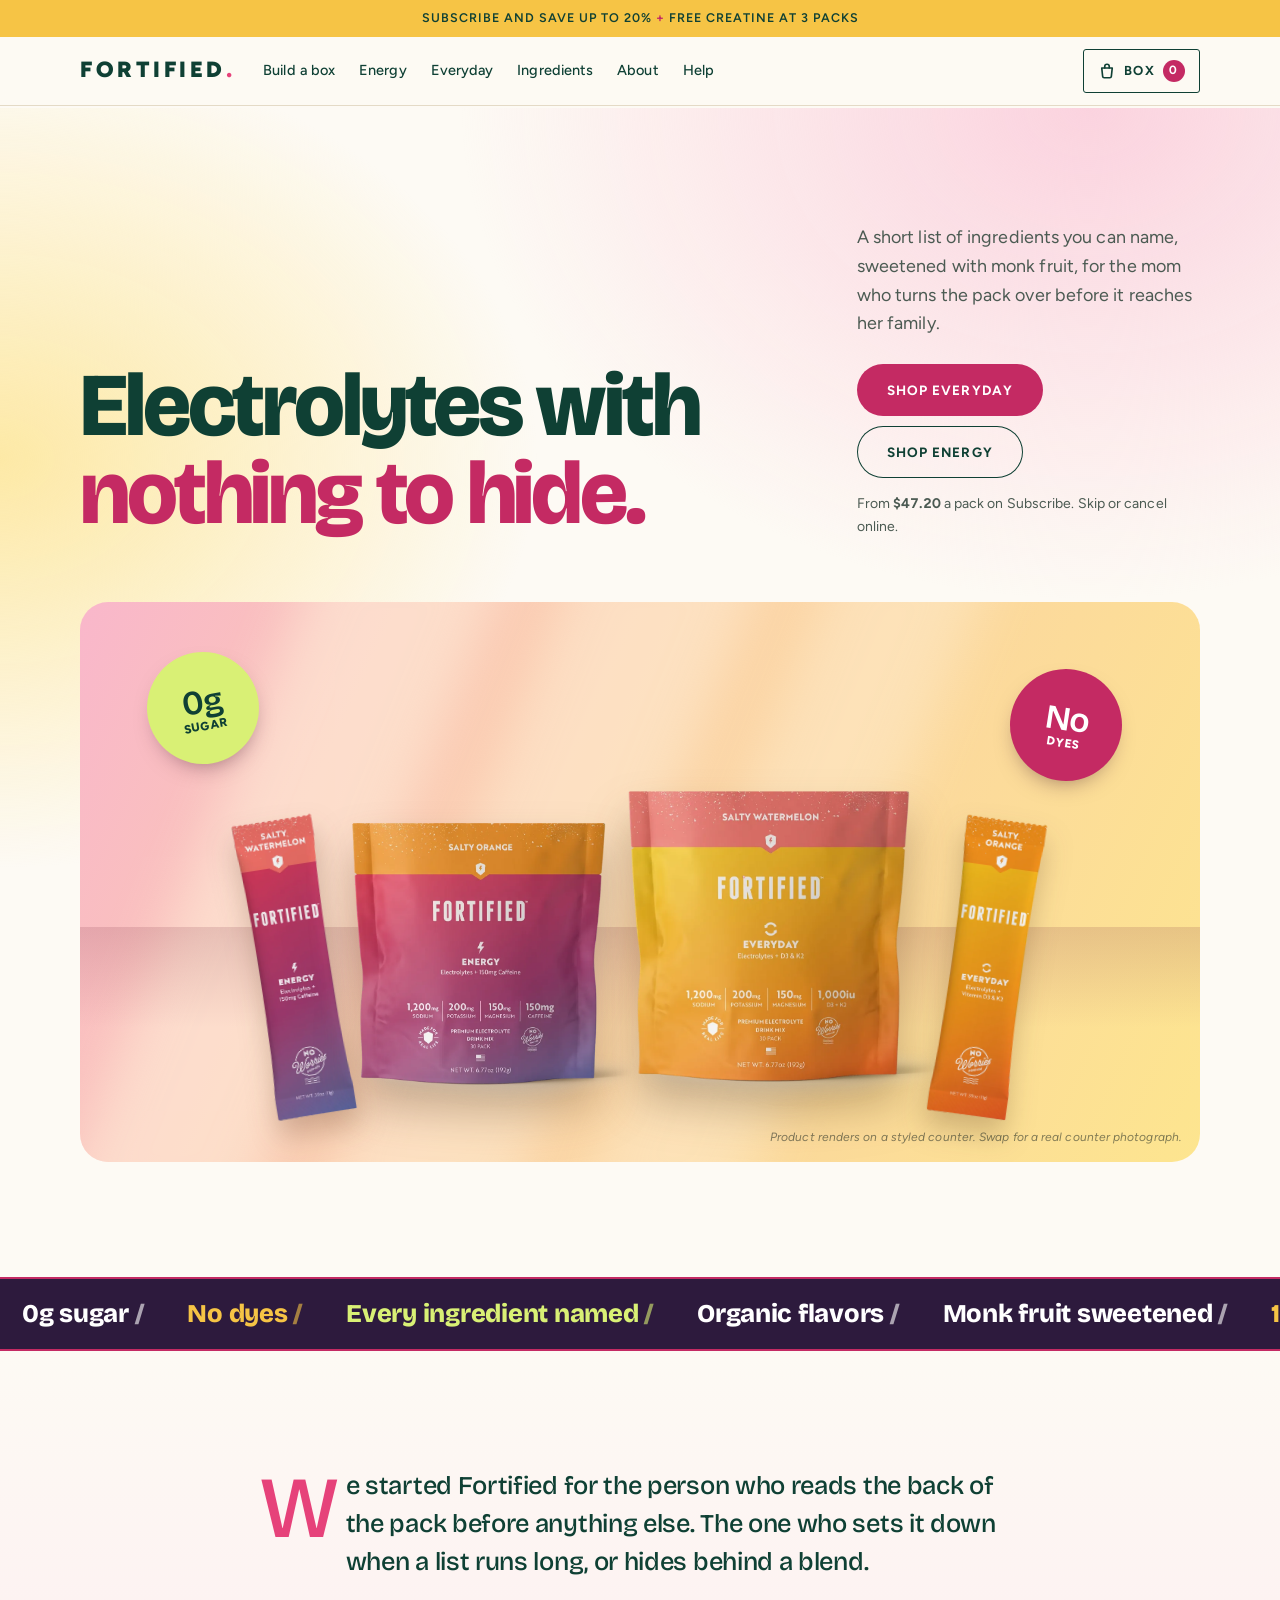
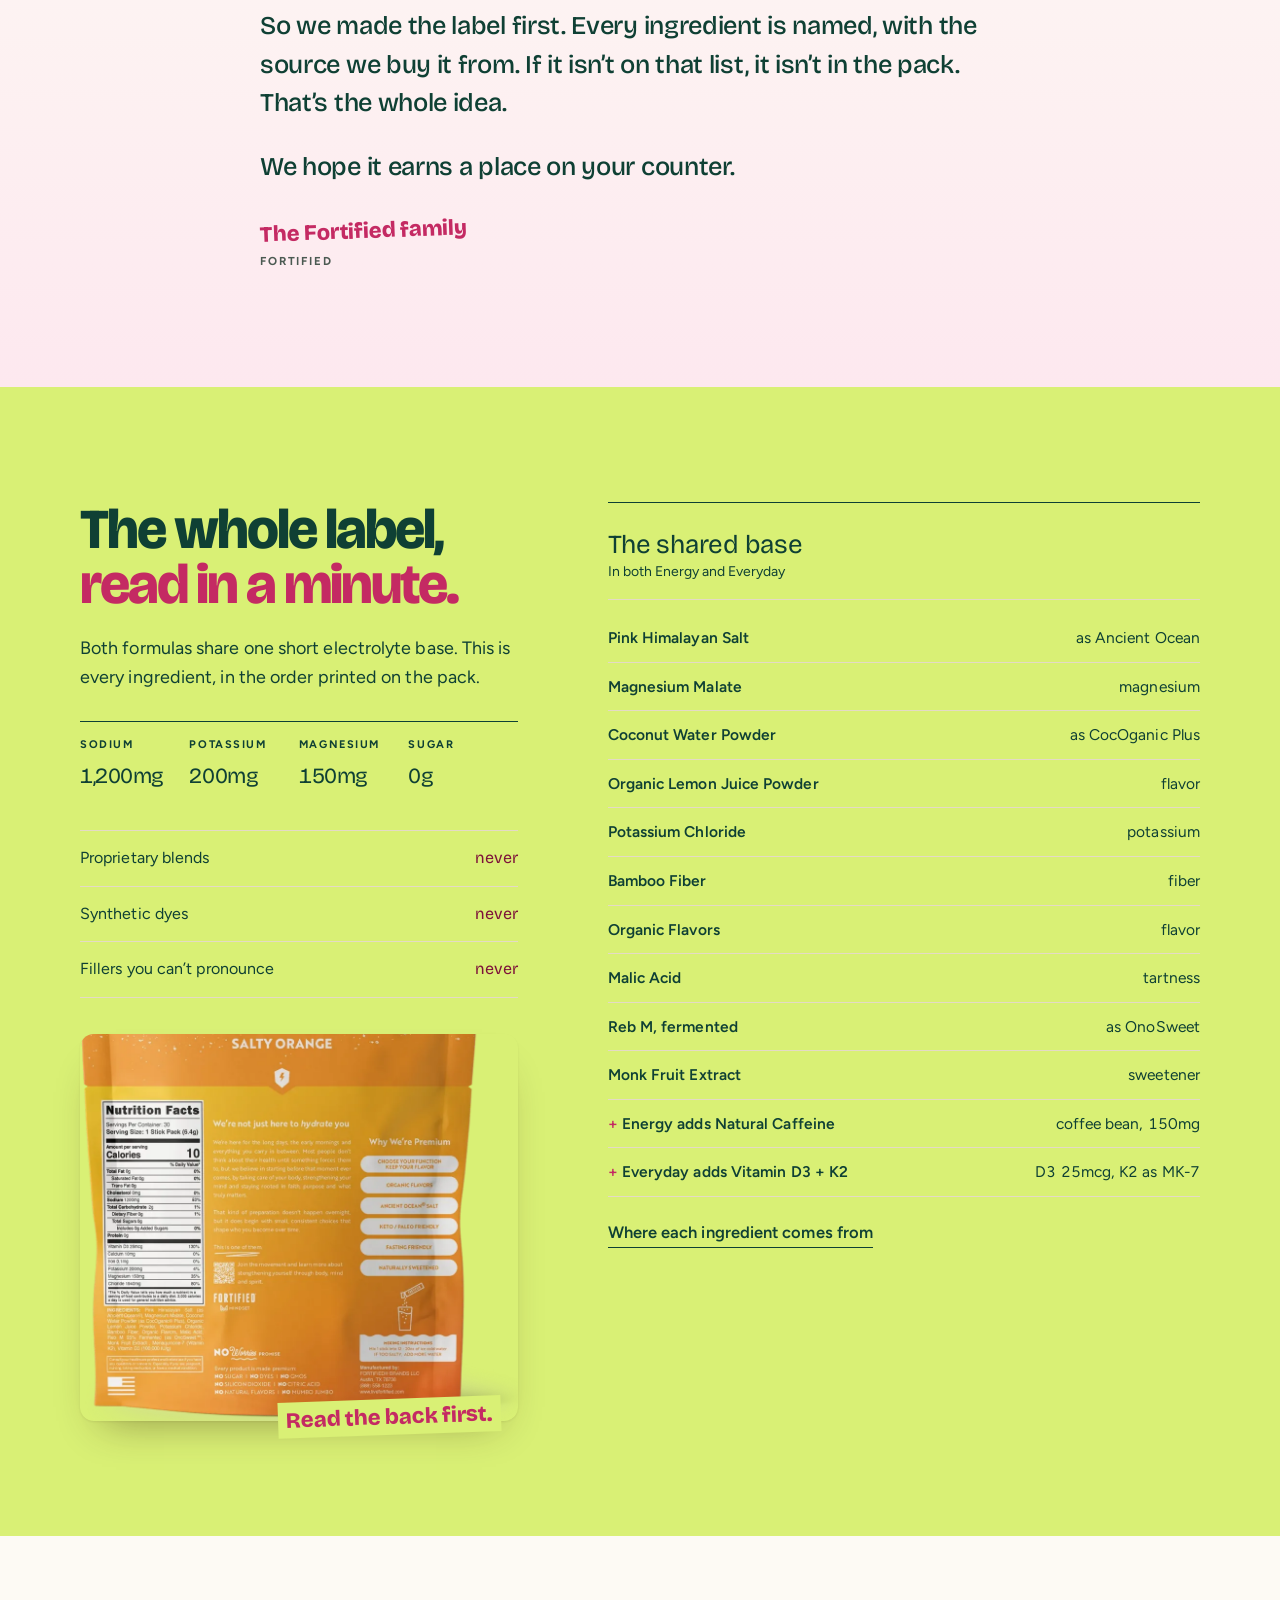
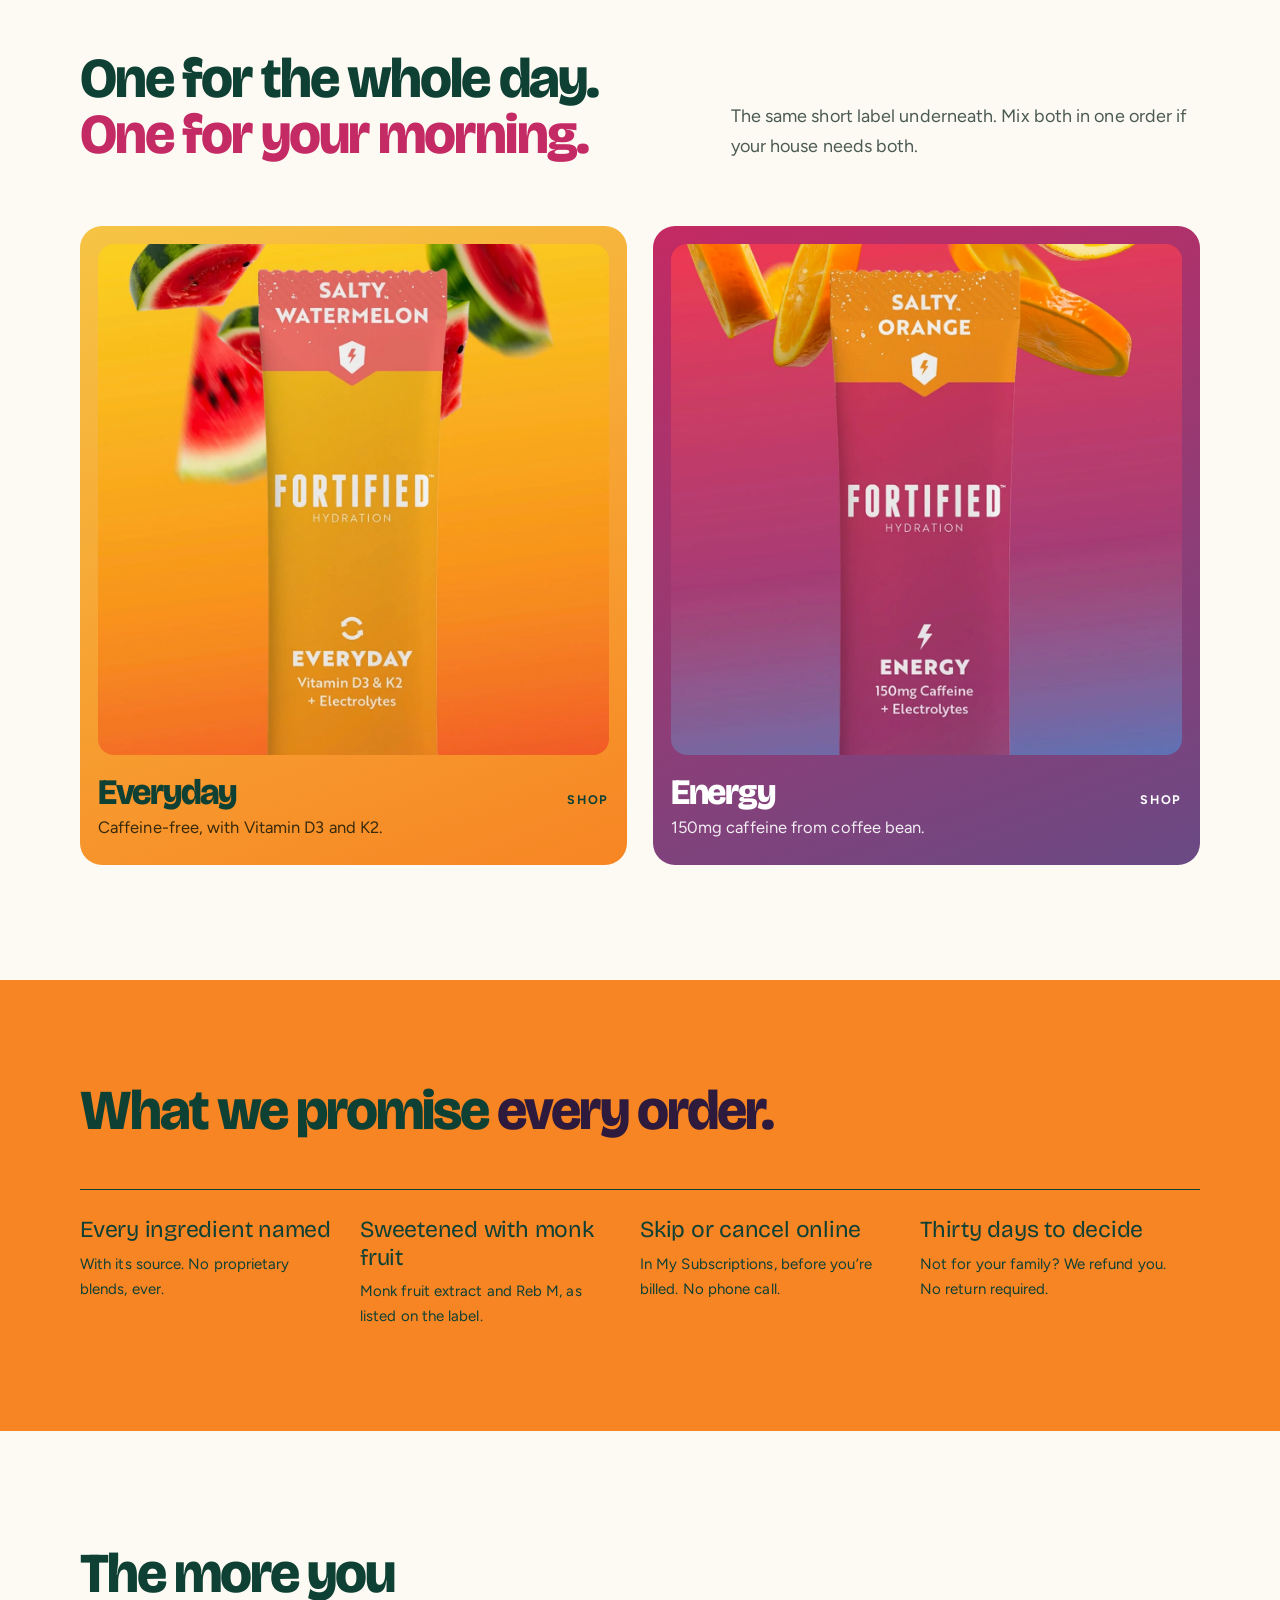
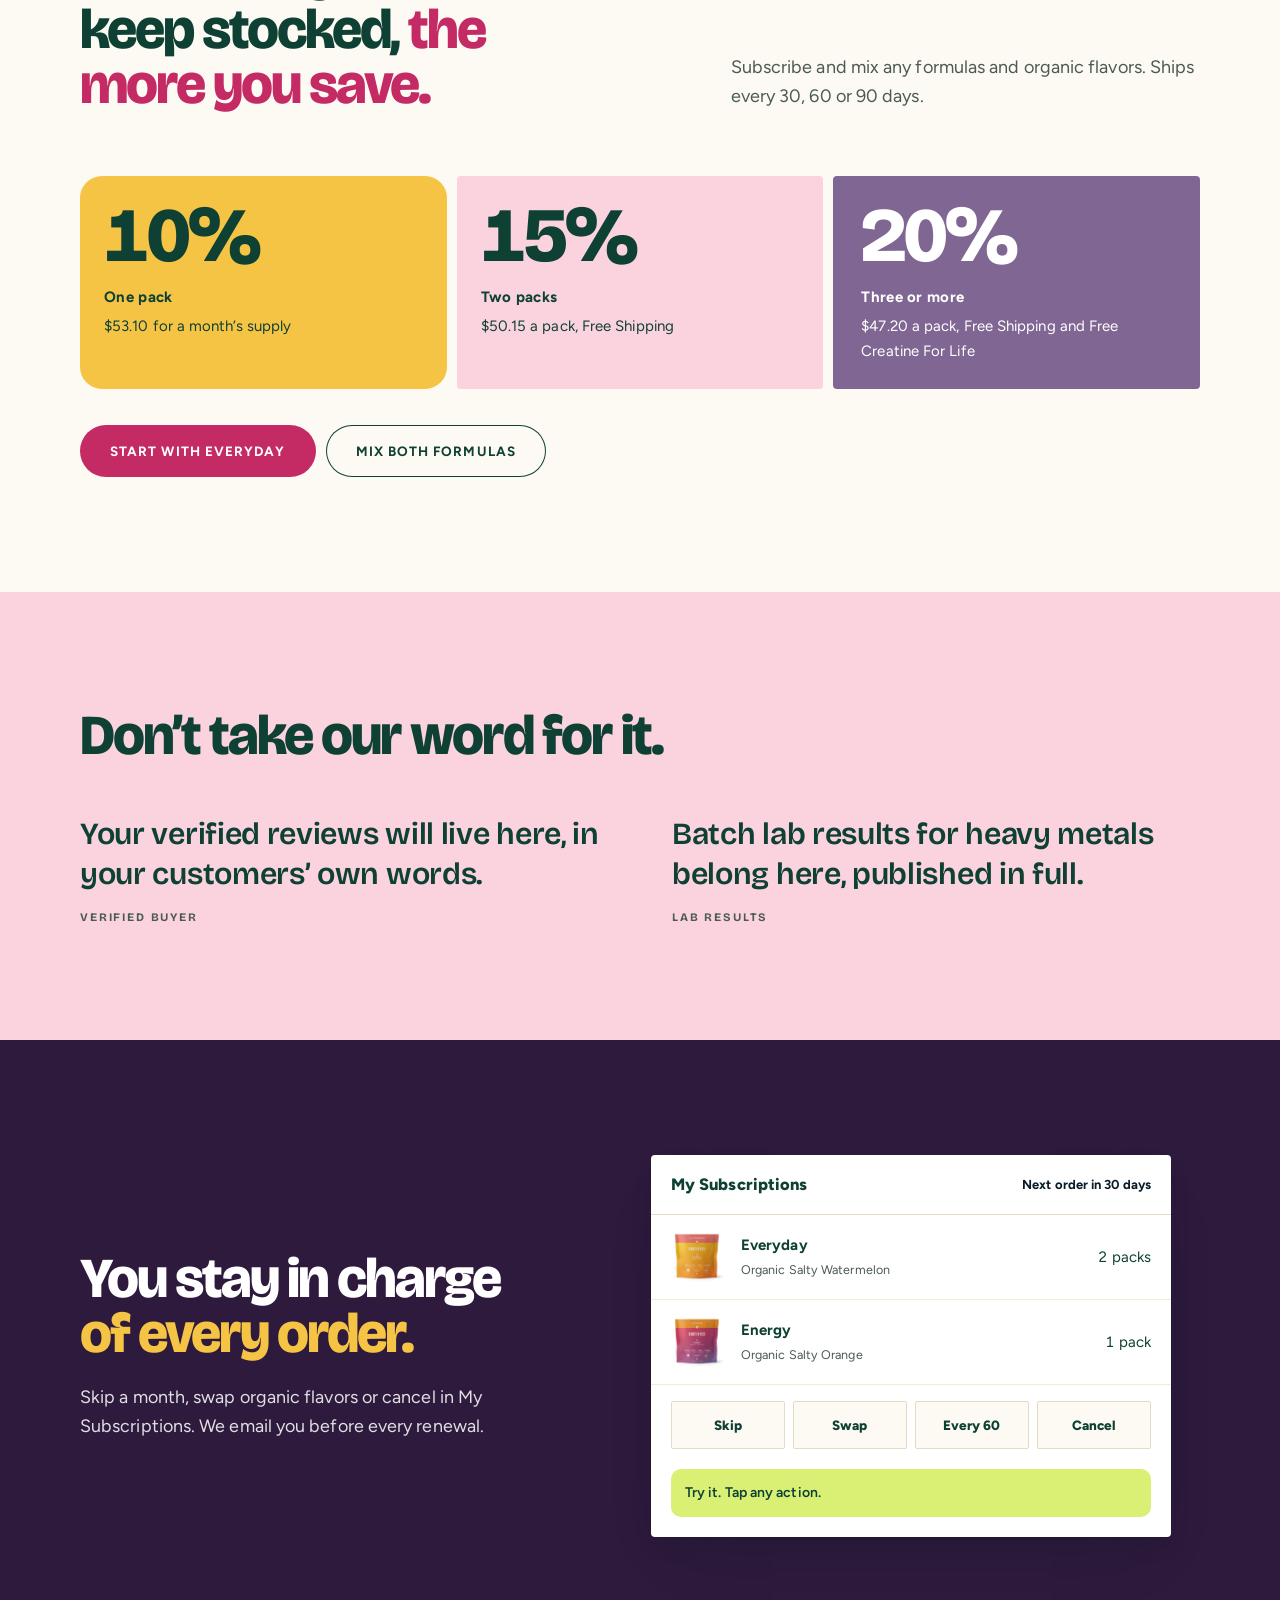
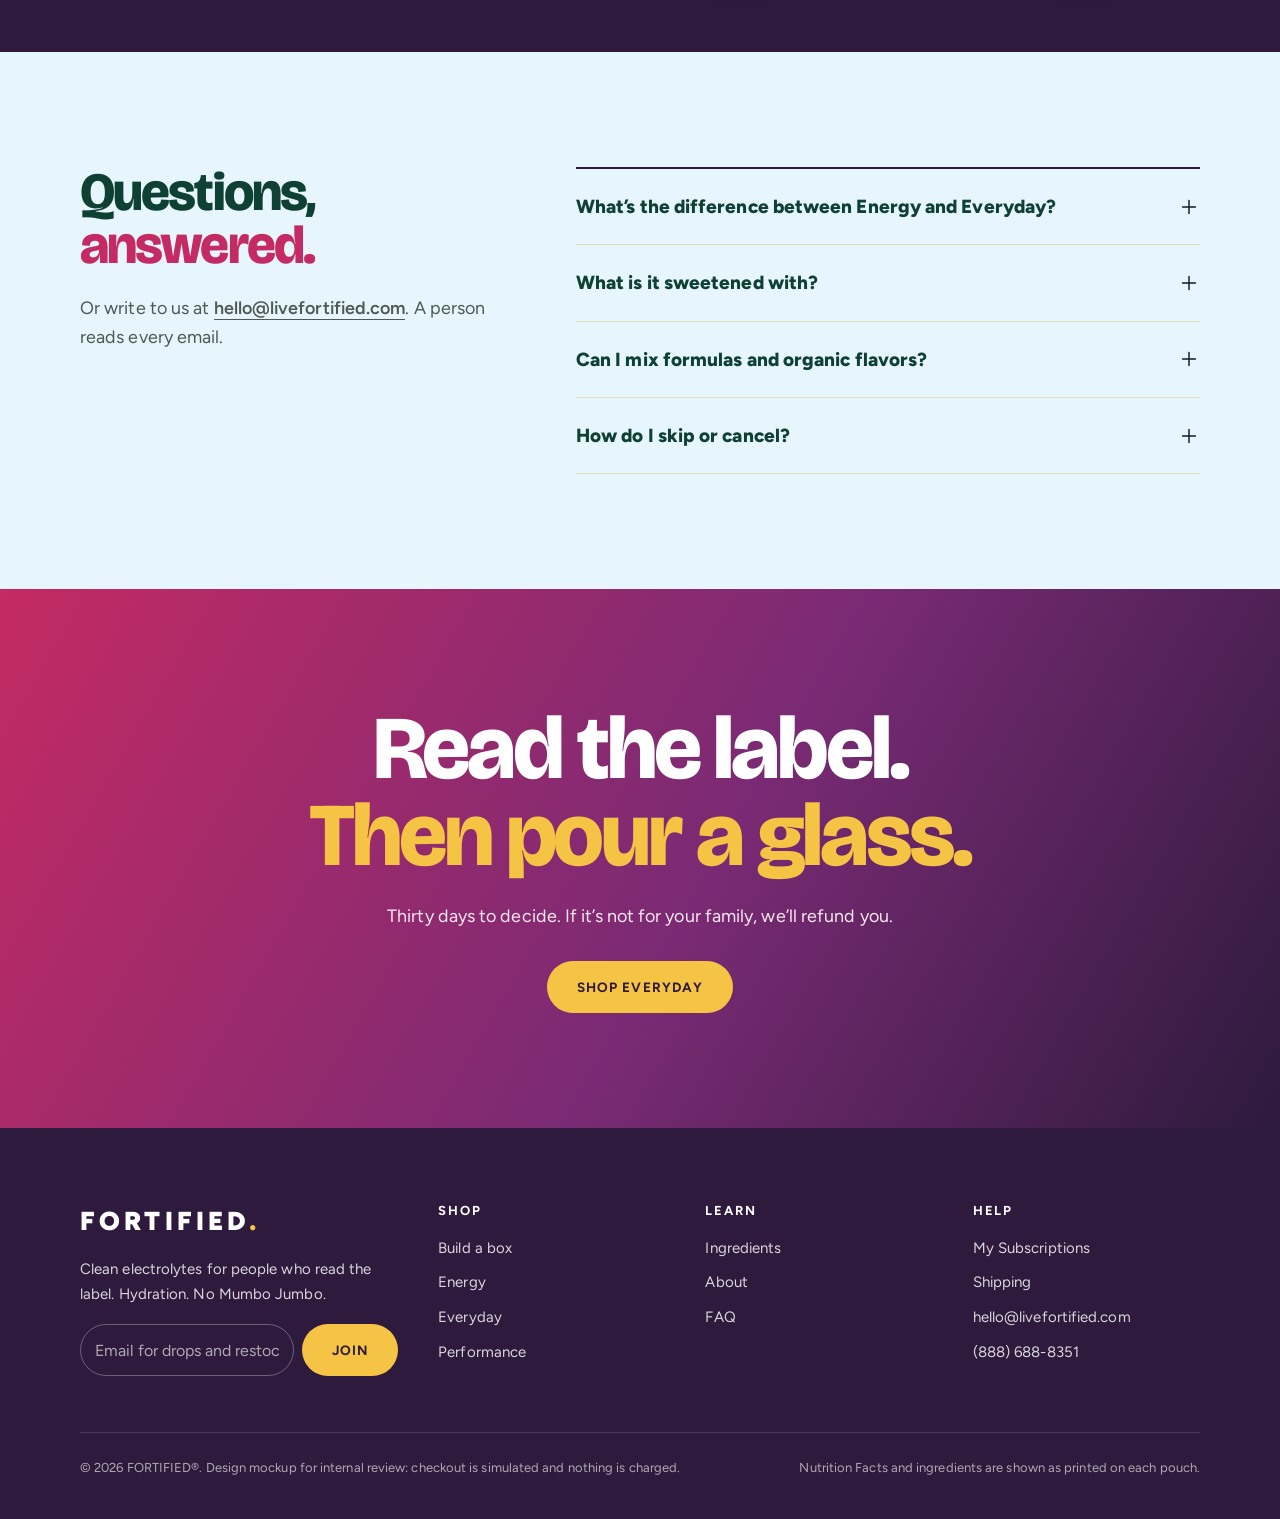
==== commit 81dbcc24: "Sans serif, motion, more color, and a 3 packs every 3 months plan - Display type is Bricolage Grotes" ====
--- a/mockups/site/index.html
+++ b/mockups/site/index.html
@@ -10,7 +10,7 @@
 <meta name="description" content="Electrolytes for families who read every label. Every ingredient named, sweetened with monk fruit, in Organic Salty Watermelon and Organic Salty Orange. Subscribe and save up to 20%.">
 <link rel="preconnect" href="https://fonts.googleapis.com">
 <link rel="preconnect" href="https://fonts.gstatic.com" crossorigin>
-<link href="https://fonts.googleapis.com/css2?family=Fraunces:ital,opsz,wght,SOFT@0,9..144,300..700,0..100;1,9..144,300..700,0..100&family=Caveat:wght@500&family=Figtree:wght@400;500;600;700;800;900&display=swap" rel="stylesheet">
+<link href="https://fonts.googleapis.com/css2?family=Bricolage+Grotesque:opsz,wght@12..96,500..800&family=Figtree:wght@400;500;600;700;800;900&display=swap" rel="stylesheet">
 <link rel="stylesheet" href="site.css">
 </head>
 <body>
@@ -46,6 +46,8 @@
     </div>
   </section>
 
+
+  <div class="ticker" aria-label="Printed on every pack: 0g sugar, No dyes, Every ingredient named, Organic flavors, Monk fruit sweetened"><div class="ticker__track" aria-hidden="true"><span>0g sugar <i>/</i></span><span>No dyes <i>/</i></span><span>Every ingredient named <i>/</i></span><span>Organic flavors <i>/</i></span><span>Monk fruit sweetened <i>/</i></span><span>1,200mg sodium <i>/</i></span><span>Skip or cancel online <i>/</i></span><span>30 days to decide <i>/</i></span><span>0g sugar <i>/</i></span><span>No dyes <i>/</i></span><span>Every ingredient named <i>/</i></span><span>Organic flavors <i>/</i></span><span>Monk fruit sweetened <i>/</i></span><span>1,200mg sodium <i>/</i></span><span>Skip or cancel online <i>/</i></span><span>30 days to decide <i>/</i></span></div></div>
   <!-- A letter, early: the personal center of the page -->
   <section class="sec" aria-labelledby="letter-h">
     <div class="wrap">
--- a/mockups/site/site.css
+++ b/mockups/site/site.css
@@ -1352,3 +1352,116 @@
 @media (max-width: 640px) { .sticker { width: 84px; height: 84px; font-size: 10.5px; } .sticker b { font-size: 26px; } }
 [data-pp] button[aria-pressed="true"] { background: var(--pop-berry); color: #fff; }
 .stepper.stepper--sm button:not(:disabled):hover { background: var(--pop-berry); box-shadow: none; color: #fff; }
+
+/* ======================================================================
+   v6 (2026-11-16): sans serif, more motion, more color.
+   Display: Bricolage Grotesque (expressive grotesque). Body: Figtree.
+   Motion per the animate skill: transform and opacity only, strong
+   ease-out, reveals once, constant motion linear, all off under
+   prefers-reduced-motion, hover effects gated to hover devices.
+   ====================================================================== */
+:root {
+  --serif: "Bricolage Grotesque", "Figtree", system-ui, sans-serif;
+  --hand: "Bricolage Grotesque", "Figtree", system-ui, sans-serif;
+  --ease-out: cubic-bezier(0.23, 1, 0.32, 1);
+  --ease-in-out: cubic-bezier(0.77, 0, 0.175, 1);
+  --pop-sky: #8fd3f4;
+}
+.display { font-family: var(--serif); font-weight: 800; letter-spacing: -.035em; line-height: .98; font-variation-settings: "opsz" 96; }
+.display em { font-style: normal; font-weight: 800; }
+.d1 { font-size: clamp(44px, 7vw, 108px); }
+.sheet__title, .pd-receipt__head b, .flavor-row__name b, .p-promise h3, .quote, .letter__body, .p-proof blockquote, .numbers dd, .tiers__steps span, .p-tiers__pct, .pd__save, .p-never li span:last-child { font-family: var(--serif); font-style: normal; }
+.p-tiers__pct { font-weight: 800; letter-spacing: -.04em; }
+.p-tiers .is-best .p-tiers__pct { font-style: normal; }
+.letter__body { font-weight: 500; letter-spacing: -.012em; }
+.letter__sign, .p-handnote { font-weight: 800; font-size: 22px; letter-spacing: -.01em; transform: rotate(-2deg); }
+.p-proof blockquote { font-weight: 600; }
+.pd__stackpack figcaption { font-family: var(--serif); font-style: normal; font-weight: 700; }
+.btn { border-radius: 999px; letter-spacing: .08em; }
+.seg, [data-pp] { border-radius: 999px; }
+.seg button, [data-pp] button { border-radius: 999px; }
+.p-formula, .p-tiers > div, .p-formula__img { border-radius: 22px; }
+.p-formula__img { border-radius: 16px; }
+.set, .p-hero__set { border-radius: 28px; }
+.pd-receipt .sheet { border-radius: 18px; }
+.backpack img { border-radius: 14px; }
+
+/* More color: hero wash, colored letter, every band carries a pouch color */
+.p-hero { background: radial-gradient(70% 60% at 85% 0%, #fbd3df 0%, transparent 70%), radial-gradient(60% 50% at 0% 30%, #fde9a6 0%, transparent 70%), var(--paper); }
+section[aria-labelledby="letter-h"] { background: linear-gradient(180deg, var(--paper) 0%, #fde8ef 100%); }
+section[aria-labelledby="faq-h"] { background: #e7f6fd; }
+section[aria-labelledby="faq-h"] .faq { border-top-color: var(--pop-aubergine); }
+.sec--paper2 { background: #fef2c7; }
+.foot { background: var(--pop-aubergine); }
+.foot .logo i { color: var(--pop-sun); }
+.news .btn--money { --bg: var(--pop-sun); --fg: var(--pop-aubergine); }
+.site-head { background: rgba(253,250,244,.92); }
+.hero .d1 span, .closing .d1 em { color: var(--pop-berry); }
+.split .field--energy, .field--energy { background: linear-gradient(150deg, #f7a8c2, #c99ad6); }
+.split .field--everyday, .field--everyday { background: linear-gradient(150deg, #fde58f, #f9b26a); }
+.contact__card { background: #fff; border-color: var(--pop-berry); }
+.contact__card:nth-child(2) { background: #fef2c7; }
+.contact__card:nth-child(3) { background: #fde8ef; }
+.perf { background: linear-gradient(140deg, var(--pop-aubergine) 0%, #5b2a6e 60%, var(--pop-berry) 120%); }
+.pp-q3 { position: relative; }
+.pp-q3::after { content: "Best value"; position: absolute; top: -9px; right: 10px; background: var(--pop-lime); color: var(--ink); font-size: 10px; font-weight: 800; letter-spacing: .08em; text-transform: uppercase; padding: 2px 7px; border-radius: 999px; }
+.freq-q3 { margin: 12px 0 0; padding: 10px 12px; border-radius: 12px; background: var(--pop-lime); font-weight: 700; font-size: 14px; }
+[data-pp] { overflow: visible; }
+
+/* Marquee strip of printed claims */
+.ticker { background: var(--pop-berry); color: #fff; overflow: hidden; white-space: nowrap; padding: 14px 0; border-block: 2px solid var(--pop-aubergine); }
+.ticker__track { display: inline-flex; gap: 0; animation: ticker 32s linear infinite; }
+.ticker__track span { font-family: var(--serif); font-weight: 800; font-size: clamp(18px, 2vw, 26px); letter-spacing: -.01em; padding: 0 22px; }
+.ticker__track span:nth-child(4n+2) { color: var(--pop-sun); }
+.ticker__track span:nth-child(4n+3) { color: var(--pop-lime); }
+.ticker__track i { font-style: normal; opacity: .6; }
+@keyframes ticker { to { transform: translateX(-50%); } }
+
+/* Gentle float for packs and stickers (marketing moment, constant motion) */
+@keyframes float { 0%, 100% { transform: translateY(0); } 50% { transform: translateY(-10px); } }
+@keyframes bob { 0%, 100% { transform: rotate(var(--r, -10deg)) translateY(0); } 50% { transform: rotate(calc(var(--r, -10deg) + 4deg)) translateY(-6px); } }
+.set__packs--hero .set__pack img { animation: float 6s ease-in-out infinite; }
+.set__packs--hero .set__pack--lead img { animation-delay: -2s; }
+.set__stick { animation: float 7s ease-in-out infinite; animation-delay: -1s; }
+.sticker--a { --r: -10deg; animation: bob 5s ease-in-out infinite; }
+.sticker--b { --r: 9deg; animation: bob 5.5s ease-in-out infinite; animation-delay: -1.5s; }
+.pd__stackpack .pack { animation: float 6.5s ease-in-out infinite; }
+.pd__stackpack[data-stack="orange"] .pack { animation-delay: -2.5s; }
+
+/* Scroll reveal: elements start visible without JS; JS adds .reveal-on */
+.reveal-on [data-reveal] { opacity: 0; transform: translateY(18px); transition: opacity .7s var(--ease-out), transform .7s var(--ease-out); transition-delay: calc(var(--ri, 0) * 70ms); }
+.reveal-on [data-reveal].is-in { opacity: 1; transform: none; }
+
+/* Hover lift on cards and buttons, only where hover exists */
+@media (hover: hover) and (pointer: fine) {
+  .btn { transition: transform .2s var(--ease-out), box-shadow .2s var(--ease-out), background-color .2s; }
+  .btn:hover { transform: translateY(-2px); box-shadow: 0 10px 20px -10px rgba(196,42,99,.55); }
+  .p-formula { transition: transform .35s var(--ease-out), box-shadow .35s var(--ease-out); }
+  .p-formula:hover { transform: translateY(-4px) rotate(-.4deg); box-shadow: 0 24px 40px -24px rgba(45,26,61,.55); }
+  .p-tiers > div { transition: transform .3s var(--ease-out); }
+  .p-tiers > div:hover { transform: translateY(-4px); }
+}
+.btn:active { transform: scale(.97); }
+
+@media (prefers-reduced-motion: reduce) {
+  .ticker__track, .set__packs--hero .set__pack img, .set__stick, .sticker--a, .sticker--b, .pd__stackpack .pack { animation: none; }
+  .reveal-on [data-reveal] { opacity: 1; transform: none; transition: none; }
+}
+.pd-receipt__head { flex-wrap: wrap; row-gap: 2px; }
+.pd-receipt__head b { white-space: nowrap; }
+[data-pp] button span { white-space: nowrap; }
+@media (max-width: 420px) { [data-pp] button { padding: 6px 4px; font-size: 13.5px; } [data-pp] button small { font-size: 11.5px; } .pp-sub { display: none; } }
+/* v6 contrast fixes from the impeccable detector */
+section[aria-labelledby="label-h"] .lede, section[aria-labelledby="label-h"] p, section[aria-labelledby="label-h"] .numbers dt, section[aria-labelledby="pr-h"] p, .p-tiers > div:nth-child(1) p, .p-tiers > div:nth-child(2) p { color: var(--ink); }
+section[aria-labelledby="label-h"] .p-never li span:last-child { color: #7d1239; }
+.ticker { background: var(--pop-aubergine); border-block-color: var(--pop-berry); }
+.p-formula:nth-child(2) { background: linear-gradient(160deg, var(--pop-berry), #6a4a84); }
+.p-tiers .is-best p, .p-tiers .is-best b { color: #fff; }
+.p-close { background-color: var(--pop-berry); background-image: linear-gradient(120deg, var(--pop-berry) 0%, #7a2a74 55%, var(--pop-aubergine) 100%); color: #fff; }
+.p-close .display { color: #fff; } .p-close .display em { color: var(--pop-sun); } .p-close .lede { color: #fbe9f0; }
+.p-close .btn--money { --bg: var(--pop-sun); --fg: var(--pop-aubergine); }
+.sticker { font-size: 12px; } @media (max-width: 640px) { .sticker { font-size: 11.5px; } }
+.pd__crumbs, .pd__crumbs a { color: var(--ink); }
+[data-pp] button { color: var(--ink); } [data-pp] button small { opacity: 1; }
+.faq summary, .faq details p { color: var(--ink); }
+section[aria-labelledby="label-h"] .item__val, section[aria-labelledby="label-h"] .sheet__meta, section[aria-labelledby="label-h"] .small-label { color: var(--ink); }
